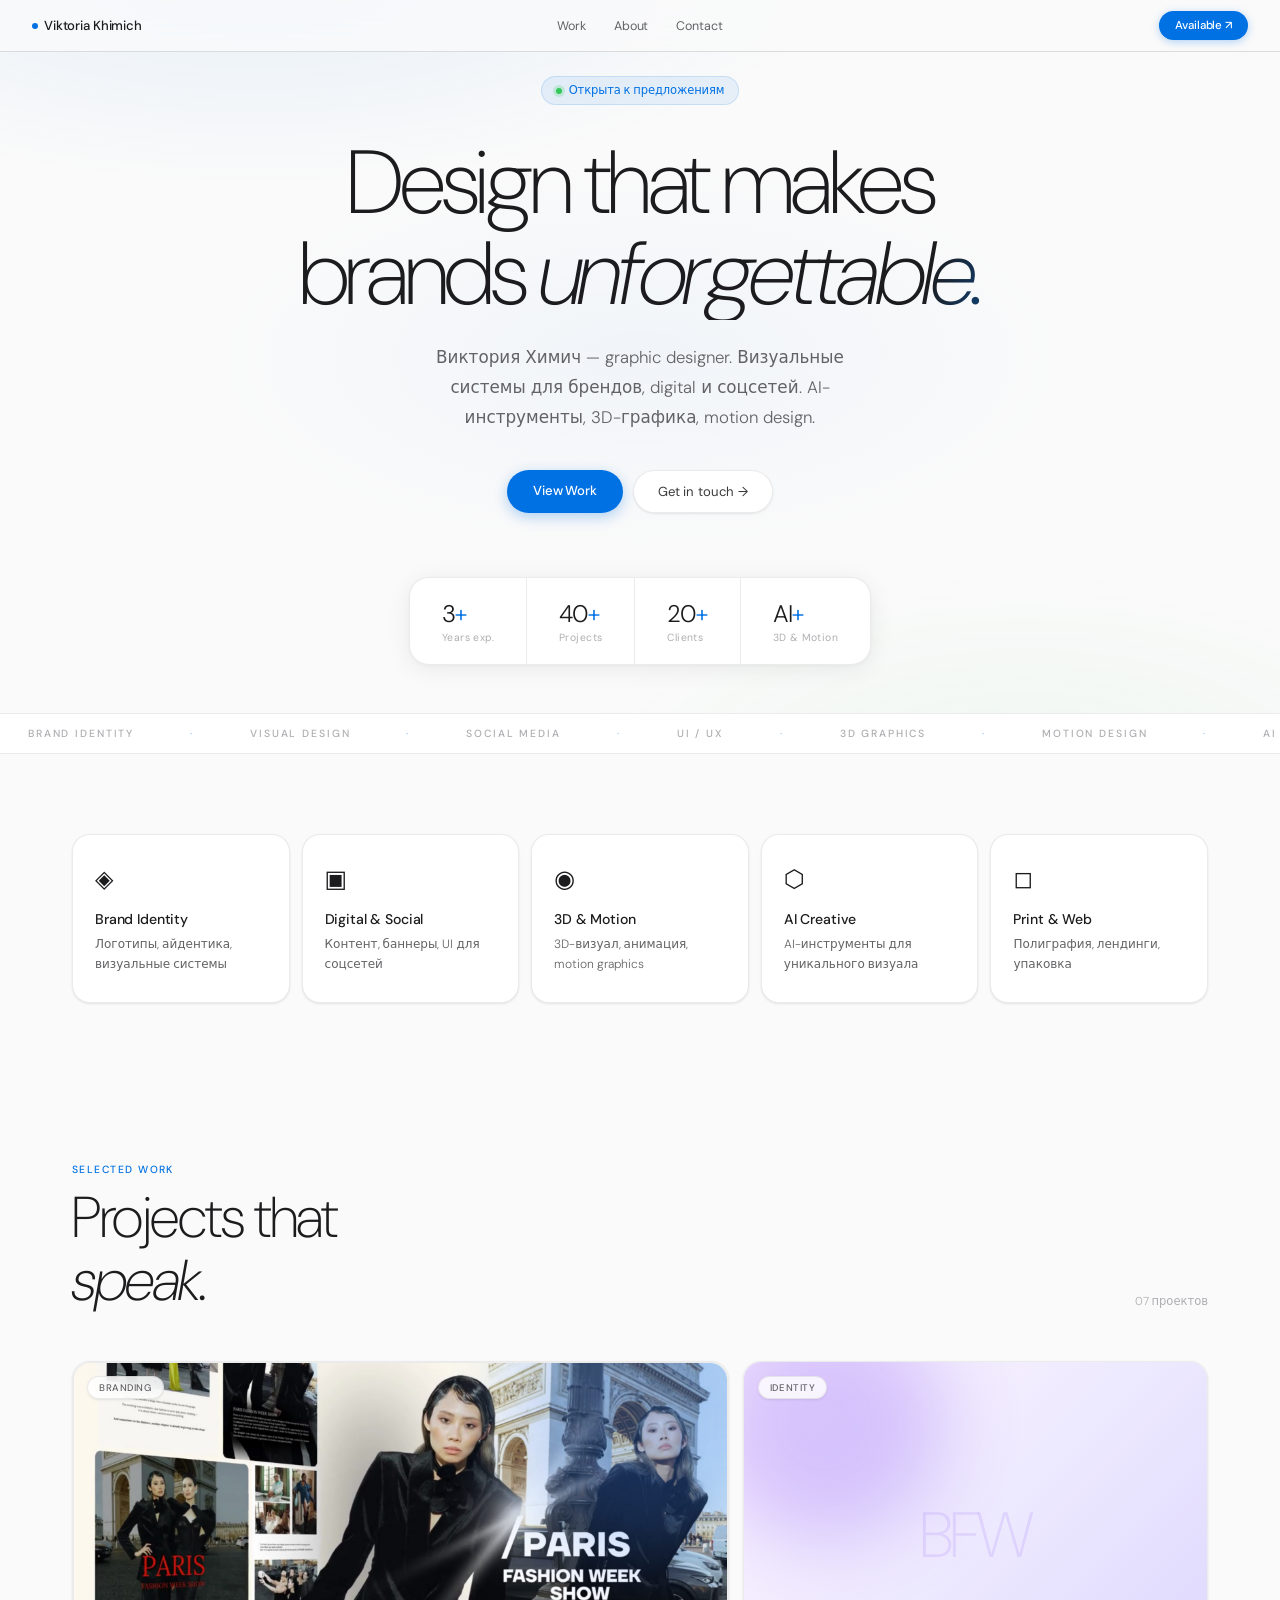
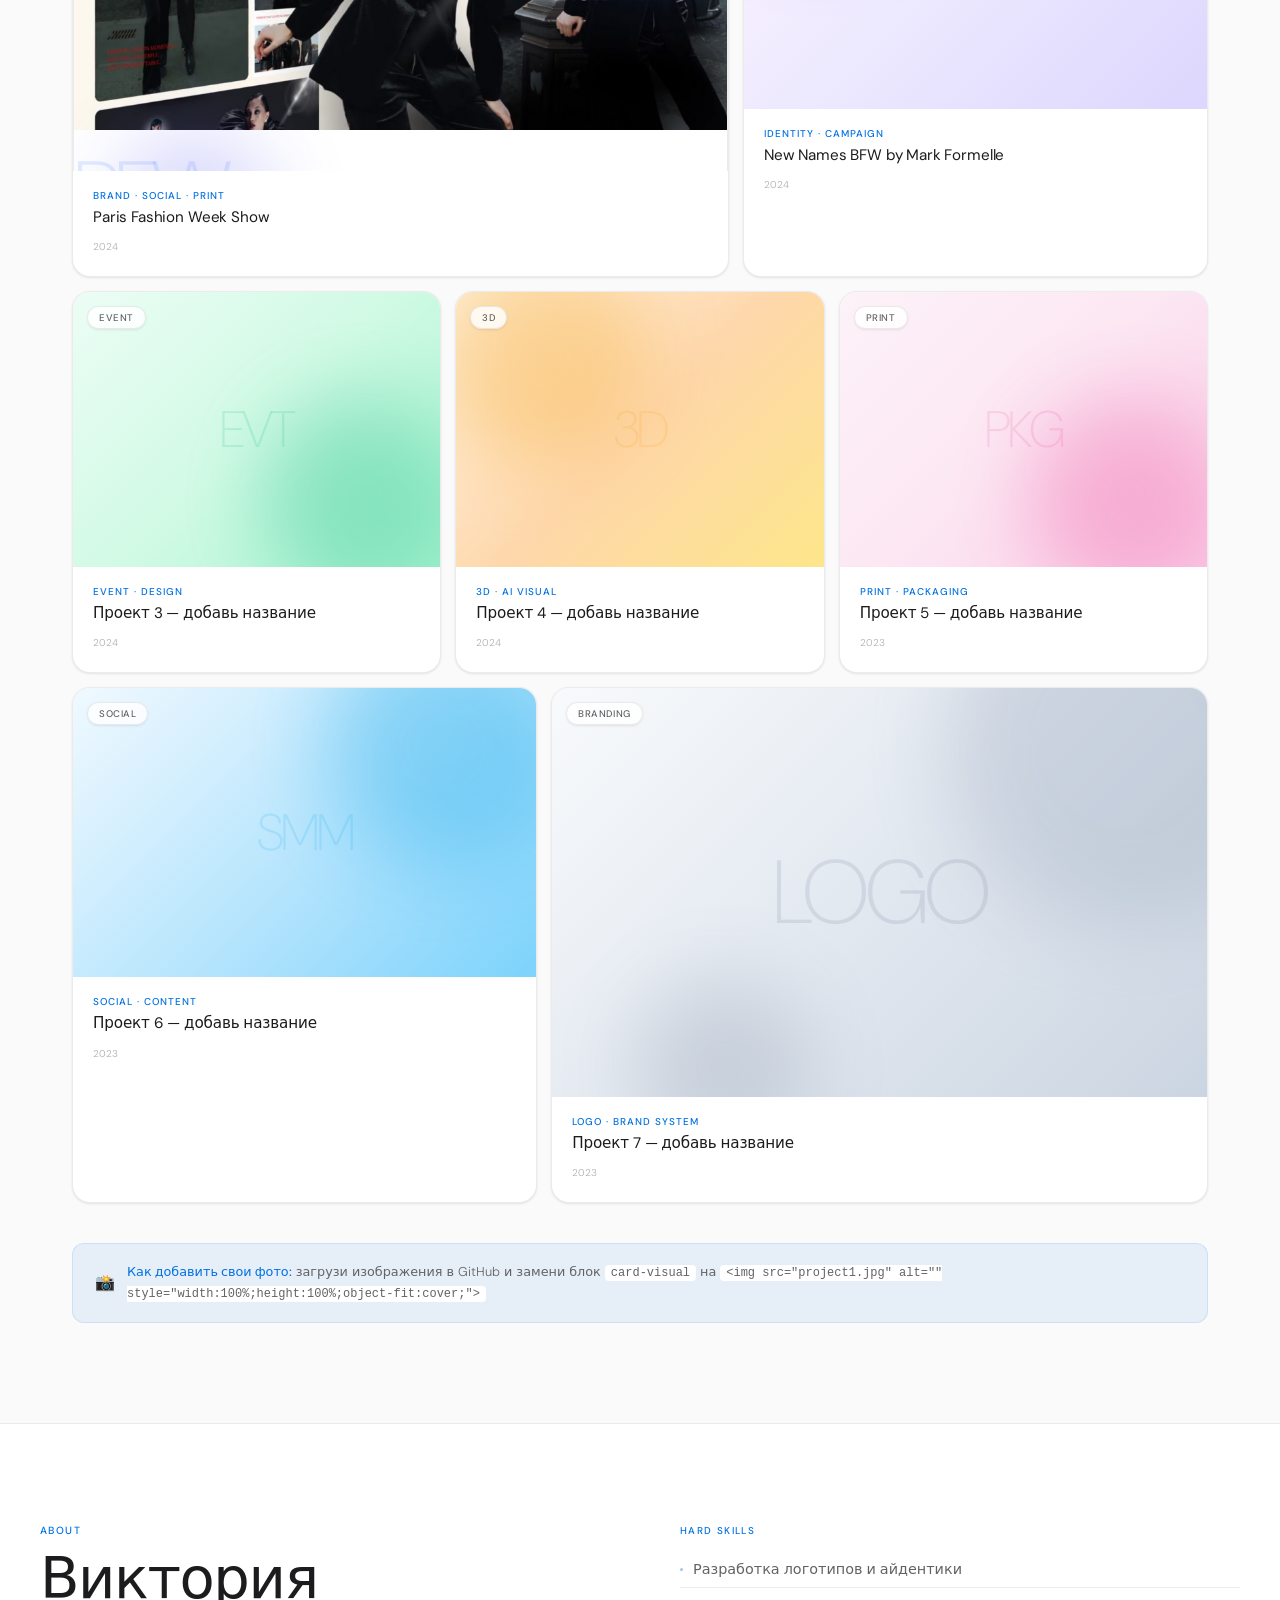
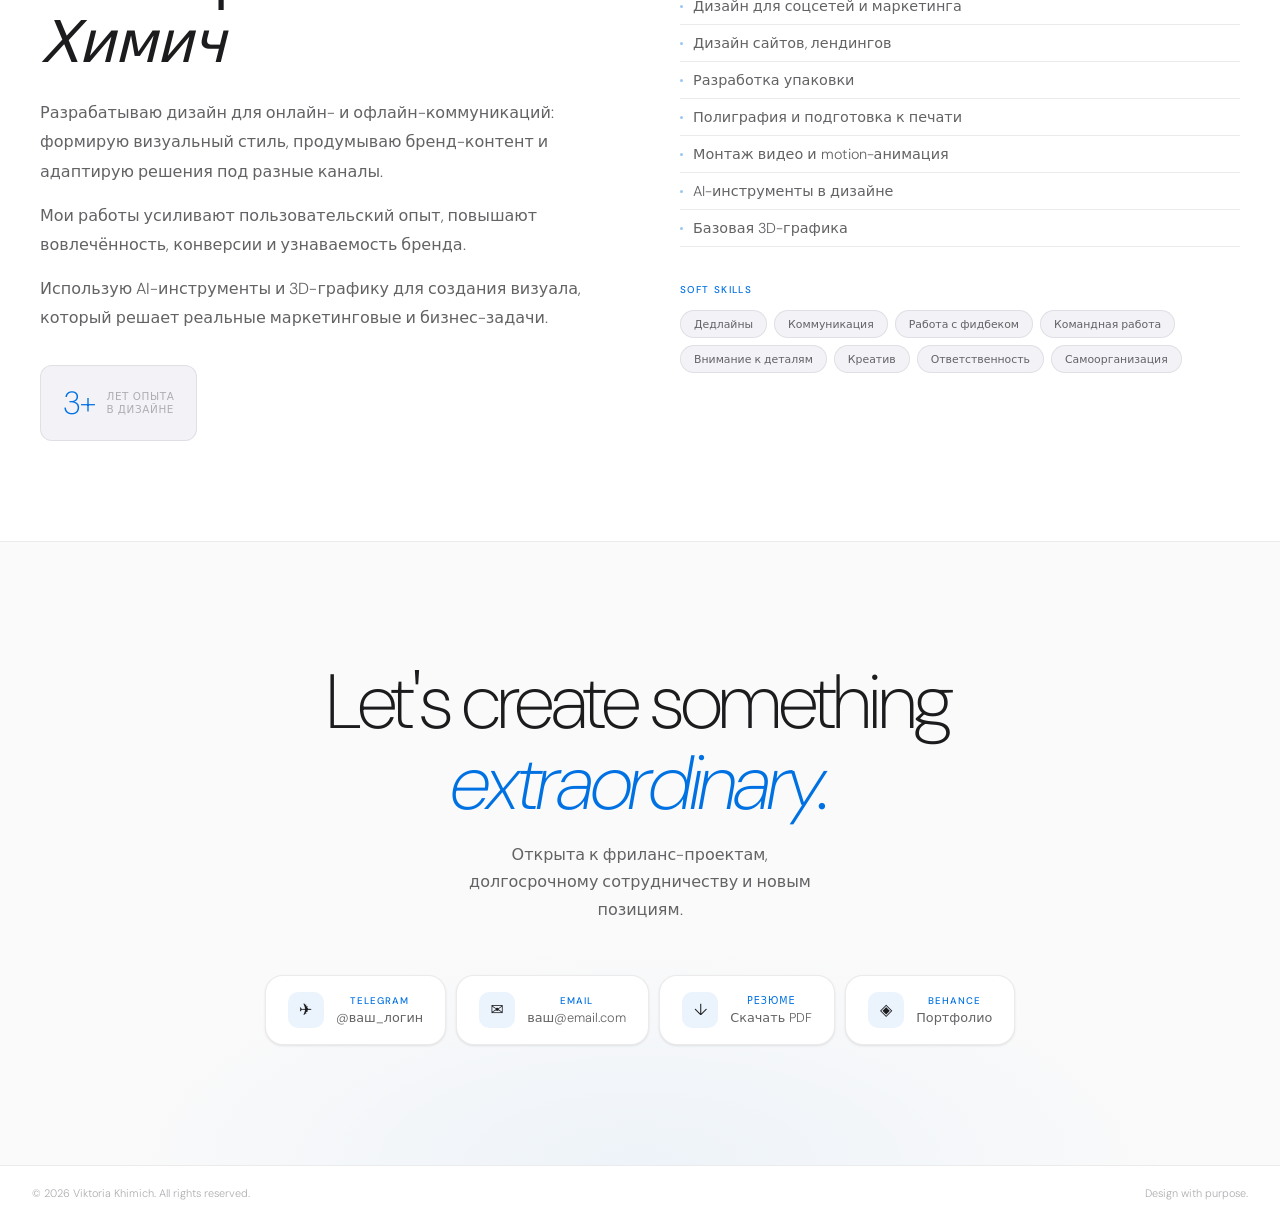
==== index.html @ 0d92e4ef "Update index.html" ====
<!DOCTYPE html>
<html lang="ru">
<head>
<meta charset="UTF-8"/>
<meta name="viewport" content="width=device-width, initial-scale=1.0"/>
<title>Viktoria Khimich — Designer</title>
<link href="https://fonts.googleapis.com/css2?family=DM+Sans:ital,opsz,wght@0,9..40,200;0,9..40,300;0,9..40,400;0,9..40,500;1,9..40,200;1,9..40,300&display=swap" rel="stylesheet"/>
<style>
:root {
  --bg:        #fafafa;
  --bg2:       #f2f2f7;
  --bg3:       #ffffff;
  --fg:        #1c1c1e;
  --fg2:       #3a3a3c;
  --fg3:       #636366;
  --fg4:       #aeaeb2;
  --border:    rgba(0,0,0,0.08);
  --accent:    #0071e3;
  --accent-h:  #0077ed;
  --accent-s:  rgba(0,113,227,0.08);
  --r:         18px;
  --r-sm:      12px;
  --shadow-sm: 0 1px 3px rgba(0,0,0,.06), 0 1px 2px rgba(0,0,0,.04);
  --shadow:    0 4px 24px rgba(0,0,0,.07), 0 1px 4px rgba(0,0,0,.04);
  --shadow-lg: 0 16px 48px rgba(0,0,0,.1), 0 4px 12px rgba(0,0,0,.06);
  --shadow-xl: 0 32px 80px rgba(0,0,0,.12), 0 8px 24px rgba(0,0,0,.06);
  --nav-h:     52px;
}

*,*::before,*::after{box-sizing:border-box;margin:0;padding:0;}
html{scroll-behavior:smooth;font-size:16px;}
body{
  background:var(--bg);
  color:var(--fg);
  font-family:'DM Sans',system-ui,sans-serif;
  font-weight:300;
  -webkit-font-smoothing:antialiased;
  overflow-x:hidden;
  /* Prevent white flash */
  opacity:1;
}

/* ── PAGE LOADER (Apple-style) ── */
#loader {
  position:fixed;inset:0;z-index:9999;
  background:var(--bg);
  display:flex;align-items:center;justify-content:center;
  transition:opacity .5s .1s ease, visibility .5s .1s ease;
}
#loader.done { opacity:0; visibility:hidden; pointer-events:none; }
.loader-logo {
  font-size:1.1rem;font-weight:500;letter-spacing:-.02em;
  color:var(--fg);
  display:flex;align-items:center;gap:8px;
  animation:loaderPulse 1s ease-in-out infinite alternate;
}
.loader-dot {
  width:7px;height:7px;border-radius:50%;
  background:var(--accent);
  animation:loaderDot 1s ease-in-out infinite alternate;
}
@keyframes loaderPulse{from{opacity:.4;}to{opacity:1;}}
@keyframes loaderDot{from{transform:scale(.7);}to{transform:scale(1.2);}}

/* ── NAV ── */
nav { position:fixed;top:0;left:0;right:0;z-index:900; height:var(--nav-h); display:flex;align-items:center;justify-content:space-between; padding:0 32px; background:rgba(250,250,250,0.78); backdrop-filter:saturate(180%) blur(20px); -webkit-backdrop-filter:saturate(180%) blur(20px); border-bottom:0.5px solid rgba(0,0,0,0.12); transition:background .3s; } nav.scrolled{background:rgba(255,255,255,0.92);} .nav-logo { font-size:.82rem;font-weight:500;letter-spacing:-.01em; color:var(--fg);text-decoration:none; display:flex;align-items:center;gap:6px; } .nav-logo-dot{width:6px;height:6px;border-radius:50%;background:var(--accent);} .nav-center { position:absolute;left:50%;transform:translateX(-50%); display:flex;gap:4px; } .nav-center a { font-size:.78rem;font-weight:400;letter-spacing:-.005em; color:var(--fg3);text-decoration:none; padding:5px 12px;border-radius:100px; transition:color .2s,background .2s; } .nav-center a:hover{color:var(--fg);background:rgba(0,0,0,.04);} .nav-pill { font-size:.72rem;font-weight:500;letter-spacing:-.01em; background:var(--accent);color:#fff; text-decoration:none;padding:7px 16px;border-radius:100px; transition:opacity .2s,transform .2s; box-shadow:0 2px 8px rgba(0,113,227,.3); } .nav-pill:hover{opacity:.88;transform:scale(.98);} 
  /* ── HERO ── */
  .hero { 
  min-height: auto; 
  display: flex; 
  flex-direction: column; 
  align-items: center; 
  justify-content: flex-start; 
  text-align: center; 
  padding: calc(var(--nav-h) + 24px) 32px 48px; 
  position: relative; 
  overflow: hidden; 
} /* Gradient background */ .hero::before { content:''; position:absolute;inset:0;z-index:0; background: radial-gradient(ellipse 80% 60% at 20% -10%, rgba(0,113,227,.09) 0%, transparent 60%), radial-gradient(ellipse 60% 50% at 80% 110%, rgba(52,199,89,.06) 0%, transparent 60%), radial-gradient(ellipse 50% 40% at 50% 50%, rgba(0,113,227,.04) 0%, transparent 70%); pointer-events:none; animation:bgShift 12s ease-in-out infinite alternate; } @keyframes bgShift { 0%{background-position:0% 0%;} 100%{ background: radial-gradient(ellipse 80% 60% at 30% 10%, rgba(0,113,227,.1) 0%, transparent 60%), radial-gradient(ellipse 60% 50% at 70% 90%, rgba(52,199,89,.07) 0%, transparent 60%), radial-gradient(ellipse 50% 40% at 50% 50%, rgba(0,113,227,.05) 0%, transparent 70%); } } 
  
  /* Available tag */ .hero-tag { display:inline-flex;align-items:center;gap:7px; font-size:.72rem;font-weight:400;letter-spacing:-.01em; color:var(--accent); background:var(--accent-s);border:1px solid rgba(0,113,227,.14); padding:6px 14px;border-radius:100px; margin-bottom:32px; opacity:0;animation:riseIn .8s .6s cubic-bezier(.22,1,.36,1) forwards; } .hero-tag-dot{ width:6px;height:6px;border-radius:50%; background:#34c759;box-shadow:0 0 0 3px rgba(52,199,89,.2); animation:glow 2s infinite; } @keyframes glow{0%,100%{box-shadow:0 0 0 3px rgba(52,199,89,.2);}50%{box-shadow:0 0 0 6px rgba(52,199,89,.1);}}

/* ── METALLIC SHINE HEADLINE ── */
.hero-h1 {
  font-size:clamp(32px,7vw,100px);
  font-weight:200;
  letter-spacing:-.04em;
  line-height:1.02;
  max-width:960px;
  opacity:0;
  animation:riseIn .9s .75s cubic-bezier(.22,1,.36,1) forwards;
  position:relative;
}

/* Normal text colour */
.hero-h1 .line-normal {
  display:block;
  color:var(--fg);
}

/* Metallic shimmer on italic word */
.hero-h1 .shine {
  font-style:italic;
  font-weight:200;
  background: linear-gradient(
    110deg,
    #1c1c1e 0%,
    #1c1c1e 30%,
    #0071e3 42%,
    #a8d4ff 48%,
    #ffffff 52%,
    #a8d4ff 56%,
    #0071e3 62%,
    #1c1c1e 74%,
    #1c1c1e 100%
  );
  background-size:300% 100%;
  -webkit-background-clip:text;
  -webkit-text-fill-color:transparent;
  background-clip:text;
  animation:metalShine 3.5s ease-in-out infinite;
  display:inline-block;
}
@keyframes metalShine{
  0%{background-position:100% 0;}
  40%{background-position:0% 0;}
  100%{background-position:0% 0;}
}

.hero-sub {
  font-size:clamp(.9rem,1.5vw,1.05rem);font-weight:300;line-height:1.8;
  color:var(--fg3);max-width:480px;margin-top:22px;
  opacity:0;animation:riseIn .9s .95s cubic-bezier(.22,1,.36,1) forwards;
}

.hero-btns {
  display:flex;gap:10px;justify-content:center;margin-top:38px;flex-wrap:wrap;
  opacity:0;animation:riseIn .9s 1.1s cubic-bezier(.22,1,.36,1) forwards;
}
.btn-a {
  font-size:.82rem;font-weight:500;letter-spacing:-.01em;
  background:var(--accent);color:#fff;text-decoration:none;
  padding:12px 26px;border-radius:100px;
  box-shadow:0 4px 14px rgba(0,113,227,.3);
  transition:all .25s cubic-bezier(.22,1,.36,1);
  position:relative;overflow:hidden;
}
/* Shimmer on button */
.btn-a::after{
  content:'';position:absolute;top:0;left:-100%;
  width:60%;height:100%;
  background:linear-gradient(90deg,transparent,rgba(255,255,255,.25),transparent);
  animation:btnShine 3s ease-in-out 2s infinite;
}
@keyframes btnShine{0%{left:-100%;}40%{left:150%;}100%{left:150%;}}
.btn-a:hover{background:var(--accent-h);transform:scale(1.02);box-shadow:0 6px 20px rgba(0,113,227,.4);}
.btn-b {
  font-size:.82rem;font-weight:400;letter-spacing:-.01em;
  background:var(--bg3);color:var(--fg2);text-decoration:none;
  padding:12px 24px;border-radius:100px;border:1px solid var(--border);
  box-shadow:var(--shadow-sm);
  transition:all .25s cubic-bezier(.22,1,.36,1);
}
.btn-b:hover{border-color:var(--accent);color:var(--accent);transform:scale(1.02);}

/* Stats */
.hero-stats {
  display:flex;gap:0;margin-top:64px;
  background:var(--bg3);border-radius:20px;
  border:1px solid var(--border);box-shadow:var(--shadow);
  overflow:hidden;
  opacity:0;animation:riseIn .9s 1.25s cubic-bezier(.22,1,.36,1) forwards;
}
.stat{padding:20px 32px;border-right:1px solid var(--border);text-align:left;}
.stat:last-child{border-right:none;}
.stat-n{font-size:1.5rem;font-weight:300;letter-spacing:-.04em;color:var(--fg);}
.stat-n b{color:var(--accent);font-weight:300;}
.stat-l{font-size:.65rem;font-weight:400;letter-spacing:.04em;color:var(--fg4);margin-top:2px;}

/* Scroll hint */
.scroll-hint {
  position:fixed;bottom:28px;left:50%;transform:translateX(-50%);
  display:flex;flex-direction:column;align-items:center;gap:6px;
  z-index:100;pointer-events:none;
  opacity:0;animation:riseIn 1s 1.6s forwards;
  transition:opacity .4s;
}
.scroll-hint.hidden{opacity:0!important;}
.scroll-hint-text{font-size:.58rem;font-weight:500;letter-spacing:.16em;text-transform:uppercase;color:var(--fg4);}
.scroll-mouse{width:20px;height:32px;border:1.5px solid rgba(0,0,0,.2);border-radius:10px;position:relative;}
.scroll-mouse::after{
  content:'';position:absolute;left:50%;top:5px;
  transform:translateX(-50%);
  width:2px;height:6px;background:var(--accent);border-radius:2px;
  animation:scrollDot 1.8s ease-in-out infinite;
}
@keyframes scrollDot{0%{opacity:1;transform:translateX(-50%) translateY(0);}80%{opacity:0;transform:translateX(-50%) translateY(12px);}100%{opacity:0;transform:translateX(-50%) translateY(0);}}

/* Main entrance animation */
@keyframes riseIn{from{opacity:0;transform:translateY(22px);}to{opacity:1;transform:translateY(0);}}

/* ── MARQUEE ── */
.strip{overflow:hidden;padding:13px 0;background:var(--bg3);border-top:0.5px solid var(--border);border-bottom:0.5px solid var(--border);}
.strip-inner{display:flex;animation:marquee 28s linear infinite;white-space:nowrap;}
.strip-item{font-size:.65rem;font-weight:500;letter-spacing:.18em;text-transform:uppercase;color:var(--fg4);padding:0 28px;flex-shrink:0;}
.strip-dot{color:var(--accent);opacity:.4;}
@keyframes marquee{from{transform:translateX(0);}to{transform:translateX(-50%);}}

/* ── SERVICES ── */
.services{
  padding:80px 32px;
  display:grid;grid-template-columns:repeat(5,1fr);gap:12px;
  max-width:1200px;margin:0 auto;
}
.svc-card{
  background:var(--bg3);border-radius:var(--r);
  border:1px solid var(--border);
  padding:28px 22px;box-shadow:var(--shadow-sm);
  transition:all .35s cubic-bezier(.22,1,.36,1);
  position:relative;overflow:hidden;
}
.svc-card::after{
  content:'';position:absolute;top:0;left:-100%;
  width:50%;height:100%;
  background:linear-gradient(90deg,transparent,rgba(0,113,227,.04),transparent);
  transition:left .5s ease;
}
.svc-card:hover::after{left:150%;}
.svc-card:hover{transform:translateY(-5px);box-shadow:var(--shadow);border-color:rgba(0,113,227,.15);}
.svc-icon{font-size:1.5rem;margin-bottom:16px;display:block;}
.svc-name{font-size:.88rem;font-weight:500;letter-spacing:-.01em;color:var(--fg);margin-bottom:7px;}
.svc-desc{font-size:.75rem;font-weight:300;line-height:1.6;color:var(--fg3);}

/* ── WORK ── */
.work{padding:80px 32px 100px;max-width:1200px;margin:0 auto;}
.sec-eyebrow{font-size:.65rem;font-weight:500;letter-spacing:.14em;text-transform:uppercase;color:var(--accent);margin-bottom:10px;display:block;}
.sec-h{font-size:clamp(36px,4.5vw,58px);font-weight:200;letter-spacing:-.025em;line-height:1.1;color:var(--fg);}
.sec-h em{font-style:italic;}
.work-hdr{display:flex;align-items:flex-end;justify-content:space-between;margin-bottom:48px;}
.work-count{font-size:.72rem;color:var(--fg4);padding-bottom:4px;}

.grid{display:grid;grid-template-columns:repeat(12,1fr);gap:14px;}
.card{border-radius:var(--r);overflow:hidden;background:var(--bg3);border:1px solid var(--border);box-shadow:var(--shadow-sm);transition:all .5s cubic-bezier(.22,1,.36,1);position:relative;cursor:pointer;}
.card:hover{transform:translateY(-6px) scale(1.005);box-shadow:var(--shadow-xl);border-color:rgba(0,113,227,.1);}
.card:hover .card-visual{transform:scale(1.04);}
.card:hover .card-reveal{opacity:1;transform:translateY(0);}
.card:hover .card-arrow{opacity:1;transform:translate(2px,-2px);}
.card:nth-child(1){grid-column:span 7;}
.card:nth-child(2){grid-column:span 5;}
.card:nth-child(3){grid-column:span 4;}
.card:nth-child(4){grid-column:span 4;}
.card:nth-child(5){grid-column:span 4;}
.card:nth-child(6){grid-column:span 5;}
.card:nth-child(7){grid-column:span 7;}
.card-img{width:100%;aspect-ratio:16/10;overflow:hidden;position:relative;background:var(--bg2);}
.card:nth-child(2) .card-img,.card:nth-child(3) .card-img,.card:nth-child(4) .card-img,.card:nth-child(5) .card-img{aspect-ratio:4/3;}
.card-visual{width:100%;height:100%;transition:transform .7s cubic-bezier(.22,1,.36,1);display:flex;align-items:center;justify-content:center;position:relative;overflow:hidden;}
.cv1{background:linear-gradient(135deg,#e8f0fe 0%,#c7d7fd 50%,#dbeafe 100%);}
.cv2{background:linear-gradient(135deg,#fdf4ff 0%,#ede9fe 50%,#ddd6fe 100%);}
.cv3{background:linear-gradient(135deg,#ecfdf5 0%,#d1fae5 50%,#a7f3d0 100%);}
.cv4{background:linear-gradient(135deg,#fff7ed 0%,#fed7aa 50%,#fde68a 100%);}
.cv5{background:linear-gradient(135deg,#fdf2f8 0%,#fce7f3 50%,#fbcfe8 100%);}
.cv6{background:linear-gradient(135deg,#f0f9ff 0%,#bae6fd 50%,#7dd3fc 100%);}
.cv7{background:linear-gradient(135deg,#f8fafc 0%,#e2e8f0 50%,#cbd5e1 100%);}
.card-blob{position:absolute;border-radius:50%;filter:blur(40px);opacity:.5;pointer-events:none;}
.card-tag{position:absolute;top:14px;left:14px;font-size:.6rem;font-weight:500;letter-spacing:.06em;text-transform:uppercase;background:rgba(255,255,255,.82);color:var(--fg3);padding:4px 11px;border-radius:100px;border:0.5px solid var(--border);backdrop-filter:blur(8px);box-shadow:var(--shadow-sm);}
.card-reveal{position:absolute;inset:0;background:rgba(0,113,227,.06);backdrop-filter:blur(1px);display:flex;align-items:center;justify-content:center;opacity:0;transition:opacity .35s,transform .35s;transform:translateY(4px);}
.card-reveal-btn{font-size:.72rem;font-weight:500;letter-spacing:.04em;background:rgba(255,255,255,.92);color:var(--accent);padding:10px 22px;border-radius:100px;border:1px solid rgba(0,113,227,.2);backdrop-filter:blur(12px);box-shadow:var(--shadow);}
.card-body{padding:18px 20px 20px;}
.card-cat{font-size:.62rem;font-weight:500;letter-spacing:.1em;text-transform:uppercase;color:var(--accent);margin-bottom:6px;}
.card-name{font-size:.95rem;font-weight:400;letter-spacing:-.01em;color:var(--fg);line-height:1.3;}
.card-foot{display:flex;align-items:center;justify-content:space-between;margin-top:10px;}
.card-year{font-size:.62rem;color:var(--fg4);}
.card-arrow{font-size:.9rem;color:var(--accent);opacity:0;transform:translate(0,0);transition:opacity .3s,transform .3s;}

.upload-note{margin-top:40px;padding:18px 22px;border-radius:var(--r-sm);background:var(--accent-s);border:1px solid rgba(0,113,227,.12);display:flex;align-items:center;gap:12px;}
.upload-note p{font-size:.8rem;line-height:1.6;color:var(--fg3);}
.upload-note strong{color:var(--accent);font-weight:500;}
.upload-note code{background:var(--bg3);padding:1px 6px;border-radius:4px;font-size:.75rem;}

/* ── ABOUT ── */
.about{background:var(--bg3);padding:100px 32px;border-top:0.5px solid var(--border);border-bottom:0.5px solid var(--border);}
.about-inner{max-width:1200px;margin:0 auto;display:grid;grid-template-columns:1fr 1fr;gap:80px;align-items:start;}
.about-text{font-size:1rem;line-height:1.85;color:var(--fg3);margin-top:24px;font-weight:300;}
.about-text p+p{margin-top:14px;}
.about-badge{display:inline-flex;align-items:center;gap:12px;margin-top:32px;padding:16px 22px;background:var(--bg2);border-radius:var(--r-sm);border:1px solid var(--border);}
.about-badge-n{font-size:2rem;font-weight:200;letter-spacing:-.04em;color:var(--accent);}
.about-badge-l{font-size:.65rem;font-weight:400;letter-spacing:.06em;color:var(--fg4);text-transform:uppercase;}
.sk-hd{font-size:.62rem;font-weight:500;letter-spacing:.14em;text-transform:uppercase;color:var(--accent);margin-bottom:14px;}
.sk-items{list-style:none;}
.sk-items li{font-size:.9rem;font-weight:300;color:var(--fg3);padding:9px 0;border-bottom:0.5px solid var(--border);display:flex;align-items:center;gap:10px;transition:color .2s,padding-left .25s;}
.sk-items li::before{content:'';width:3px;height:3px;border-radius:50%;background:var(--accent);opacity:.4;flex-shrink:0;transition:opacity .2s;}
.sk-items li:hover{color:var(--fg);padding-left:6px;}
.sk-items li:hover::before{opacity:1;}
.sk-grp+.sk-grp{margin-top:36px;}
.chips{display:flex;flex-wrap:wrap;gap:7px;}
.chip{font-size:.68rem;font-weight:400;background:var(--bg2);border:0.5px solid var(--border);color:var(--fg3);padding:6px 13px;border-radius:100px;transition:all .2s;}
.chip:hover{background:var(--accent-s);border-color:rgba(0,113,227,.2);color:var(--accent);}

/* ── CONTACT ── */
.contact{padding:120px 32px;text-align:center;position:relative;overflow:hidden;}
.contact::before{content:'';position:absolute;inset:0;z-index:0;background:radial-gradient(ellipse 70% 60% at 50% 100%,rgba(0,113,227,.05) 0%,transparent 60%);pointer-events:none;}
.contact>*{position:relative;z-index:1;}
.contact-h{font-size:clamp(44px,6vw,88px);font-weight:200;letter-spacing:-.03em;line-height:1.05;max-width:760px;margin:0 auto;}
.contact-h em{font-style:italic;color:var(--accent);}
.contact-sub{font-size:1rem;font-weight:300;color:var(--fg3);margin:18px auto 52px;max-width:360px;line-height:1.7;}
.contact-grid{display:flex;gap:10px;justify-content:center;flex-wrap:wrap;}
.cc{display:flex;align-items:center;gap:12px;background:var(--bg3);border:1px solid var(--border);border-radius:var(--r);padding:16px 22px;text-decoration:none;color:var(--fg);box-shadow:var(--shadow-sm);transition:all .35s cubic-bezier(.22,1,.36,1);min-width:170px;}
.cc:hover{transform:translateY(-5px);box-shadow:var(--shadow-lg);border-color:rgba(0,113,227,.2);}
.cc-icon{width:36px;height:36px;border-radius:10px;background:var(--accent-s);display:flex;align-items:center;justify-content:center;font-size:1rem;flex-shrink:0;}
.cc-label{font-size:.6rem;font-weight:500;letter-spacing:.1em;text-transform:uppercase;color:var(--accent);}
.cc-val{font-size:.8rem;font-weight:300;color:var(--fg3);margin-top:2px;}

/* ── FOOTER ── */
footer{padding:20px 32px;border-top:0.5px solid var(--border);display:flex;align-items:center;justify-content:space-between;background:var(--bg3);}
.foot-l,.foot-r{font-size:.68rem;font-weight:300;color:var(--fg4);}

/* ── SCROLL REVEAL ── */
.reveal{opacity:0;transform:translateY(20px);transition:opacity .9s cubic-bezier(.22,1,.36,1),transform .9s cubic-bezier(.22,1,.36,1);}
.reveal.on{opacity:1;transform:translateY(0);}
.d1{transition-delay:.08s;}.d2{transition-delay:.16s;}.d3{transition-delay:.24s;}.d4{transition-delay:.32s;}

/* ── MOBILE ── */
@media(max-width:900px){
  nav{padding:0 16px;}
  .nav-center{display:none;}
  .hero{padding:calc(var(--nav-h) + 36px) 20px 90px;}
  .hero-h1{font-size:clamp(34px,10vw,60px);}
  .hero-stats{display:none;}
  .services{grid-template-columns:1fr 1fr;padding:48px 16px;gap:10px;}
  .services .svc-card:last-child{grid-column:span 2;}
  .work{padding:56px 16px 72px;}
  .work-hdr{flex-direction:column;align-items:flex-start;gap:6px;margin-bottom:32px;}
  .grid{grid-template-columns:1fr;gap:12px;}
  .card:nth-child(n){grid-column:span 1;}
  .card-img{aspect-ratio:16/10!important;}
  .about{padding:64px 16px;}
  .about-inner{grid-template-columns:1fr;gap:40px;}
  .contact{padding:72px 16px;}
  .contact-grid{flex-direction:column;align-items:center;}
  .cc{width:100%;max-width:320px;}
  footer{padding:16px 20px;flex-direction:column;gap:4px;text-align:center;}
}
@media(max-width:480px){
  .hero-h1{font-size:clamp(28px,9vw,42px);}
  .services{grid-template-columns:1fr;}
  .services .svc-card:last-child{grid-column:span 1;}
}
</style>
</head>
<body>

<!-- LOADER -->
<div id="loader">
  <div class="loader-logo">
    <div class="loader-dot"></div>
    Viktoria Khimich
  </div>
</div>

<!-- NAV -->
<nav id="nav">
  <a href="#" class="nav-logo">
    <span class="nav-logo-dot"></span>
    Viktoria Khimich
  </a>
  <div class="nav-center">
    <a href="#work">Work</a>
    <a href="#about">About</a>
    <a href="#contact">Contact</a>
  </div>
  <a href="#contact" class="nav-pill">Available ↗</a>
</nav>

<!-- HERO -->
<section class="hero">
  <div class="blob blob1"></div>
  <div class="blob blob2"></div>
  <div class="blob blob3"></div>
  <div class="blob blob4"></div>

  <div class="hero-tag">
    <div class="hero-tag-dot"></div>
    Открыта к предложениям
  </div>

  <h1 class="hero-h1">
    <span class="line-normal">Design that makes</span>
    brands <span class="shine">unforgettable.</span>
  </h1>

  <p class="hero-sub">
    Виктория Химич — graphic designer. Визуальные системы для брендов, digital и соцсетей. AI-инструменты, 3D-графика, motion design.
  </p>

  <div class="hero-btns">
    <a href="#work" class="btn-a">View Work</a>
    <a href="#contact" class="btn-b">Get in touch →</a>
  </div>

  <div class="hero-stats">
    <div class="stat"><div class="stat-n">3<b>+</b></div><div class="stat-l">Years exp.</div></div>
    <div class="stat"><div class="stat-n">40<b>+</b></div><div class="stat-l">Projects</div></div>
    <div class="stat"><div class="stat-n">20<b>+</b></div><div class="stat-l">Clients</div></div>
    <div class="stat"><div class="stat-n">AI<b>+</b></div><div class="stat-l">3D & Motion</div></div>
  </div>
</section>

<!-- MARQUEE -->
<div class="strip">
  <div class="strip-inner">
    <span class="strip-item">Brand Identity</span><span class="strip-item strip-dot">·</span>
    <span class="strip-item">Visual Design</span><span class="strip-item strip-dot">·</span>
    <span class="strip-item">Social Media</span><span class="strip-item strip-dot">·</span>
    <span class="strip-item">UI / UX</span><span class="strip-item strip-dot">·</span>
    <span class="strip-item">3D Graphics</span><span class="strip-item strip-dot">·</span>
    <span class="strip-item">Motion Design</span><span class="strip-item strip-dot">·</span>
    <span class="strip-item">AI Creative</span><span class="strip-item strip-dot">·</span>
    <span class="strip-item">Print & Pack</span><span class="strip-item strip-dot">·</span>
    <span class="strip-item">Brand Identity</span><span class="strip-item strip-dot">·</span>
    <span class="strip-item">Visual Design</span><span class="strip-item strip-dot">·</span>
    <span class="strip-item">Social Media</span><span class="strip-item strip-dot">·</span>
    <span class="strip-item">UI / UX</span><span class="strip-item strip-dot">·</span>
    <span class="strip-item">3D Graphics</span><span class="strip-item strip-dot">·</span>
    <span class="strip-item">Motion Design</span><span class="strip-item strip-dot">·</span>
    <span class="strip-item">AI Creative</span><span class="strip-item strip-dot">·</span>
    <span class="strip-item">Print & Pack</span><span class="strip-item strip-dot">·</span>
  </div>
</div>

<!-- SERVICES -->
<div class="services">
  <div class="svc-card reveal"><span class="svc-icon">◈</span><div class="svc-name">Brand Identity</div><div class="svc-desc">Логотипы, айдентика, визуальные системы</div></div>
  <div class="svc-card reveal d1"><span class="svc-icon">▣</span><div class="svc-name">Digital & Social</div><div class="svc-desc">Контент, баннеры, UI для соцсетей</div></div>
  <div class="svc-card reveal d2"><span class="svc-icon">◉</span><div class="svc-name">3D & Motion</div><div class="svc-desc">3D-визуал, анимация, motion graphics</div></div>
  <div class="svc-card reveal d3"><span class="svc-icon">⬡</span><div class="svc-name">AI Creative</div><div class="svc-desc">AI-инструменты для уникального визуала</div></div>
  <div class="svc-card reveal d4"><span class="svc-icon">◻</span><div class="svc-name">Print & Web</div><div class="svc-desc">Полиграфия, лендинги, упаковка</div></div>
</div>

<!-- WORK -->
<section class="work" id="work">
  <div class="work-hdr reveal">
    <div>
      <span class="sec-eyebrow">Selected Work</span>
      <h2 class="sec-h">Projects that<br><em>speak.</em></h2>
    </div>
    <span class="work-count">07 проектов</span>
  </div>
  <div class="grid">
    <div class="card reveal" onclick="window.location.href='pfwshow.html'">
      <div class="card-img">
      <div class="card reveal">
        <img src="project1.jpg.png" alt="" style="width:100%;height:100%;object-fit:cover;">
          <div class="card-blob" style="width:280px;height:280px;background:#3b82f6;top:-80px;right:-60px;opacity:.3;"></div>
          <div class="card-blob" style="width:160px;height:160px;background:#6366f1;bottom:-40px;left:40px;opacity:.25;"></div>
          <span style="font-size:clamp(3rem,7vw,7rem);font-weight:200;letter-spacing:-.05em;color:rgba(59,130,246,.15);">PFW</span>
        </div>
        <span class="card-tag">Branding</span>
        <div class="card-reveal"><span class="card-reveal-btn">View Project ↗</span></div>
      </div>
      <div class="card-body">
        <div class="card-cat">Brand · Social · Print</div>
        <div class="card-name">Paris Fashion Week Show</div>
        <div class="card-foot"><span class="card-year">2024</span><span class="card-arrow">↗</span></div>
      </div>
    </div>
    <div class="card reveal d1">
      <div class="card-img">

        <div class="card-visual cv2">
          <div class="card-blob" style="width:240px;height:240px;background:#8b5cf6;top:-60px;left:-40px;opacity:.3;"></div>
          <span style="font-size:clamp(2.5rem,5vw,5rem);font-weight:200;letter-spacing:-.05em;color:rgba(139,92,246,.15);">BFW</span>
        </div>
        <span class="card-tag">Identity</span>
        <div class="card-reveal"><span class="card-reveal-btn">View Project ↗</span></div>
      </div>
      <div class="card-body">
        <div class="card-cat">Identity · Campaign</div>
        <div class="card-name">New Names BFW by Mark Formelle</div>
        <div class="card-foot"><span class="card-year">2024</span><span class="card-arrow">↗</span></div>
      </div>
    </div>
    <div class="card reveal">
      <div class="card-img">
        <div class="card-visual cv3">
          <div class="card-blob" style="width:200px;height:200px;background:#10b981;bottom:-30px;right:-20px;opacity:.3;"></div>
          <span style="font-size:clamp(2rem,4vw,4rem);font-weight:200;letter-spacing:-.05em;color:rgba(16,185,129,.15);">EVT</span>
        </div>
        <span class="card-tag">Event</span>
        <div class="card-reveal"><span class="card-reveal-btn">View Project ↗</span></div>
      </div>
      <div class="card-body">
        <div class="card-cat">Event · Design</div>
        <div class="card-name">Проект 3 — добавь название</div>
        <div class="card-foot"><span class="card-year">2024</span><span class="card-arrow">↗</span></div>
      </div>
    </div>
    <div class="card reveal d1">
      <div class="card-img">
        <div class="card-visual cv4">
          <div class="card-blob" style="width:220px;height:220px;background:#f59e0b;top:-50px;left:-30px;opacity:.3;"></div>
          <span style="font-size:clamp(2rem,4vw,4rem);font-weight:200;letter-spacing:-.05em;color:rgba(245,158,11,.15);">3D</span>
        </div>
        <span class="card-tag">3D</span>
        <div class="card-reveal"><span class="card-reveal-btn">View Project ↗</span></div>
      </div>
      <div class="card-body">
        <div class="card-cat">3D · AI Visual</div>
        <div class="card-name">Проект 4 — добавь название</div>
        <div class="card-foot"><span class="card-year">2024</span><span class="card-arrow">↗</span></div>
      </div>
    </div>
    <div class="card reveal d2">
      <div class="card-img">
        <div class="card-visual cv5">
          <div class="card-blob" style="width:200px;height:200px;background:#ec4899;bottom:-30px;right:-20px;opacity:.3;"></div>
          <span style="font-size:clamp(2rem,4vw,4rem);font-weight:200;letter-spacing:-.05em;color:rgba(236,72,153,.15);">PKG</span>
        </div>
        <span class="card-tag">Print</span>
        <div class="card-reveal"><span class="card-reveal-btn">View Project ↗</span></div>
      </div>
      <div class="card-body">
        <div class="card-cat">Print · Packaging</div>
        <div class="card-name">Проект 5 — добавь название</div>
        <div class="card-foot"><span class="card-year">2023</span><span class="card-arrow">↗</span></div>
      </div>
    </div>
    <div class="card reveal">
      <div class="card-img">
        <div class="card-visual cv6">
          <div class="card-blob" style="width:240px;height:240px;background:#0ea5e9;top:-60px;right:-30px;opacity:.3;"></div>
          <span style="font-size:clamp(2rem,4vw,4rem);font-weight:200;letter-spacing:-.05em;color:rgba(14,165,233,.15);">SMM</span>
        </div>
        <span class="card-tag">Social</span>
        <div class="card-reveal"><span class="card-reveal-btn">View Project ↗</span></div>
      </div>
      <div class="card-body">
        <div class="card-cat">Social · Content</div>
        <div class="card-name">Проект 6 — добавь название</div>
        <div class="card-foot"><span class="card-year">2023</span><span class="card-arrow">↗</span></div>
      </div>
    </div>
    <div class="card reveal d1">
      <div class="card-img">
        <div class="card-visual cv7">
          <div class="card-blob" style="width:360px;height:360px;background:#94a3b8;top:-120px;right:-100px;opacity:.3;"></div>
          <div class="card-blob" style="width:180px;height:180px;background:#64748b;bottom:-60px;left:80px;opacity:.2;"></div>
          <span style="font-size:clamp(3rem,7vw,7rem);font-weight:200;letter-spacing:-.05em;color:rgba(100,116,139,.15);">LOGO</span>
        </div>
        <span class="card-tag">Branding</span>
        <div class="card-reveal"><span class="card-reveal-btn">View Project ↗</span></div>
      </div>
      <div class="card-body">
        <div class="card-cat">Logo · Brand System</div>
        <div class="card-name">Проект 7 — добавь название</div>
        <div class="card-foot"><span class="card-year">2023</span><span class="card-arrow">↗</span></div>
      </div>
    </div>
  </div>
  <div class="upload-note reveal">
    <span>📸</span>
    <p><strong>Как добавить свои фото:</strong> загрузи изображения в GitHub и замени блок <code>card-visual</code> на <code>&lt;img src="project1.jpg" alt="" style="width:100%;height:100%;object-fit:cover;"&gt;</code></p>
  </div>
</section>

<!-- ABOUT -->
<section class="about" id="about">
  <div class="about-inner">
    <div class="reveal">
      <span class="sec-eyebrow">About</span>
      <h2 class="sec-h">Виктория<br><em>Химич</em></h2>
      <div class="about-text">
        <p>Разрабатываю дизайн для онлайн- и офлайн-коммуникаций: формирую визуальный стиль, продумываю бренд-контент и адаптирую решения под разные каналы.</p>
        <p>Мои работы усиливают пользовательский опыт, повышают вовлечённость, конверсии и узнаваемость бренда.</p>
        <p>Использую AI-инструменты и 3D-графику для создания визуала, который решает реальные маркетинговые и бизнес-задачи.</p>
      </div>
      <div class="about-badge">
        <div class="about-badge-n">3+</div>
        <div class="about-badge-l">Лет опыта<br>в дизайне</div>
      </div>
    </div>
    <div class="reveal d1">
      <div class="sk-grp">
        <p class="sk-hd">Hard Skills</p>
        <ul class="sk-items">
          <li>Разработка логотипов и айдентики</li>
          <li>Дизайн для соцсетей и маркетинга</li>
          <li>Дизайн сайтов, лендингов</li>
          <li>Разработка упаковки</li>
          <li>Полиграфия и подготовка к печати</li>
          <li>Монтаж видео и motion-анимация</li>
          <li>AI-инструменты в дизайне</li>
          <li>Базовая 3D-графика</li>
        </ul>
      </div>
      <div class="sk-grp">
        <p class="sk-hd">Soft Skills</p>
        <div class="chips">
          <span class="chip">Дедлайны</span>
          <span class="chip">Коммуникация</span>
          <span class="chip">Работа с фидбеком</span>
          <span class="chip">Командная работа</span>
          <span class="chip">Внимание к деталям</span>
          <span class="chip">Креатив</span>
          <span class="chip">Ответственность</span>
          <span class="chip">Самоорганизация</span>
        </div>
      </div>
    </div>
  </div>
</section>

<!-- CONTACT -->
<section class="contact" id="contact">
  <h2 class="contact-h reveal">Let's create something<br><em>extraordinary.</em></h2>
  <p class="contact-sub reveal">Открыта к фриланс-проектам, долгосрочному сотрудничеству и новым позициям.</p>
  <div class="contact-grid reveal">
    <a href="https://t.me/ВАШ_ЛОГИН" class="cc">
      <div class="cc-icon">✈</div>
      <div><div class="cc-label">Telegram</div><div class="cc-val">@ваш_логин</div></div>
    </a>
    <a href="mailto:ВАШ@EMAIL.COM" class="cc">
      <div class="cc-icon">✉</div>
      <div><div class="cc-label">Email</div><div class="cc-val">ваш@email.com</div></div>
    </a>
    <a href="#" class="cc">
      <div class="cc-icon">↓</div>
      <div><div class="cc-label">Резюме</div><div class="cc-val">Скачать PDF</div></div>
    </a>
    <a href="#" class="cc">
      <div class="cc-icon">◈</div>
      <div><div class="cc-label">Behance</div><div class="cc-val">Портфолио</div></div>
    </a>
  </div>
</section>

<footer>
  <span class="foot-l">© 2026 Viktoria Khimich. All rights reserved.</span>
  <span class="foot-r">Design with purpose.</span>
</footer>

<script>
// ── LOADER ──
window.addEventListener('load', () => {
  setTimeout(() => {
    document.getElementById('loader').classList.add('done');
  }, 600);
});

// ── NAV + SCROLL HINT ──
const nav = document.getElementById('nav');
const scrollHint = document.getElementById('scrollHint');
window.addEventListener('scroll', () => {
  nav.classList.toggle('scrolled', window.scrollY > 40);
  scrollHint.classList.toggle('hidden', window.scrollY > window.innerHeight * 0.35);
}, { passive: true });

// ── SCROLL REVEAL ──
const io = new IntersectionObserver(entries => {
  entries.forEach(e => { if (e.isIntersecting) e.target.classList.add('on'); });
}, { threshold: 0.1 });
document.querySelectorAll('.reveal').forEach(el => io.observe(el));

// ── BLOB PARALLAX (desktop) ──
if (window.innerWidth > 900) {
  document.addEventListener('mousemove', e => {
    const x = (e.clientX / window.innerWidth - .5) * 28;
    const y = (e.clientY / window.innerHeight - .5) * 28;
    const b = document.querySelectorAll('.blob');
    if (b[0]) b[0].style.transform = `translate(${x*.8}px,${y*.8}px)`;
    if (b[1]) b[1].style.transform = `translate(${-x*.6}px,${-y*.6}px)`;
    if (b[2]) b[2].style.transform = `translate(${x*.4}px,${y*.4}px)`;
    if (b[3]) b[3].style.transform = `translate(${-x*.3}px,${-y*.3}px)`;
  }, { passive: true });
}

// ── CARD TILT (desktop) ──
if (window.innerWidth > 900) {
  document.querySelectorAll('.card').forEach(card => {
    card.addEventListener('mousemove', e => {
      const r = card.getBoundingClientRect();
      const x = (e.clientX - r.left) / r.width - .5;
      const y = (e.clientY - r.top) / r.height - .5;
      card.style.transform = `translateY(-6px) scale(1.005) rotateX(${-y*5}deg) rotateY(${x*5}deg)`;
    });
    card.addEventListener('mouseleave', () => { card.style.transform = ''; });
  });
}
</script>
</body>
</html>
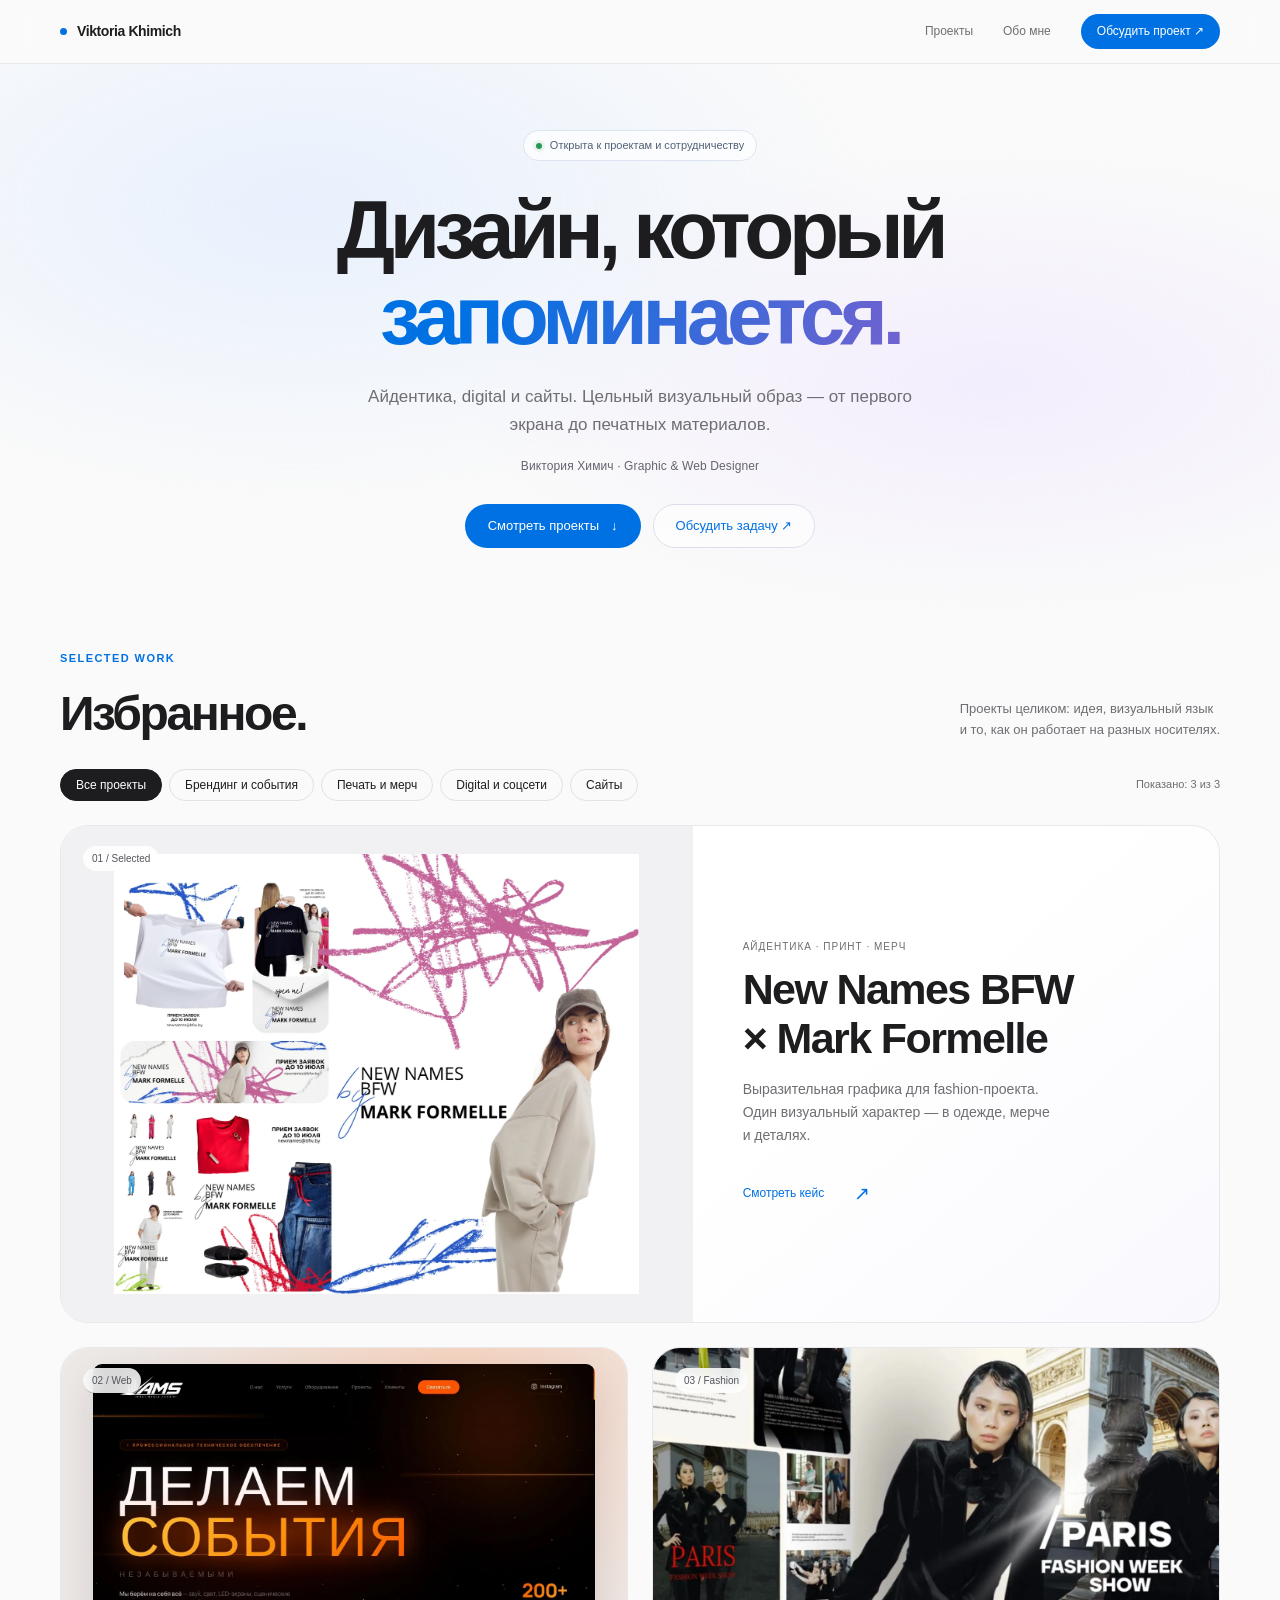
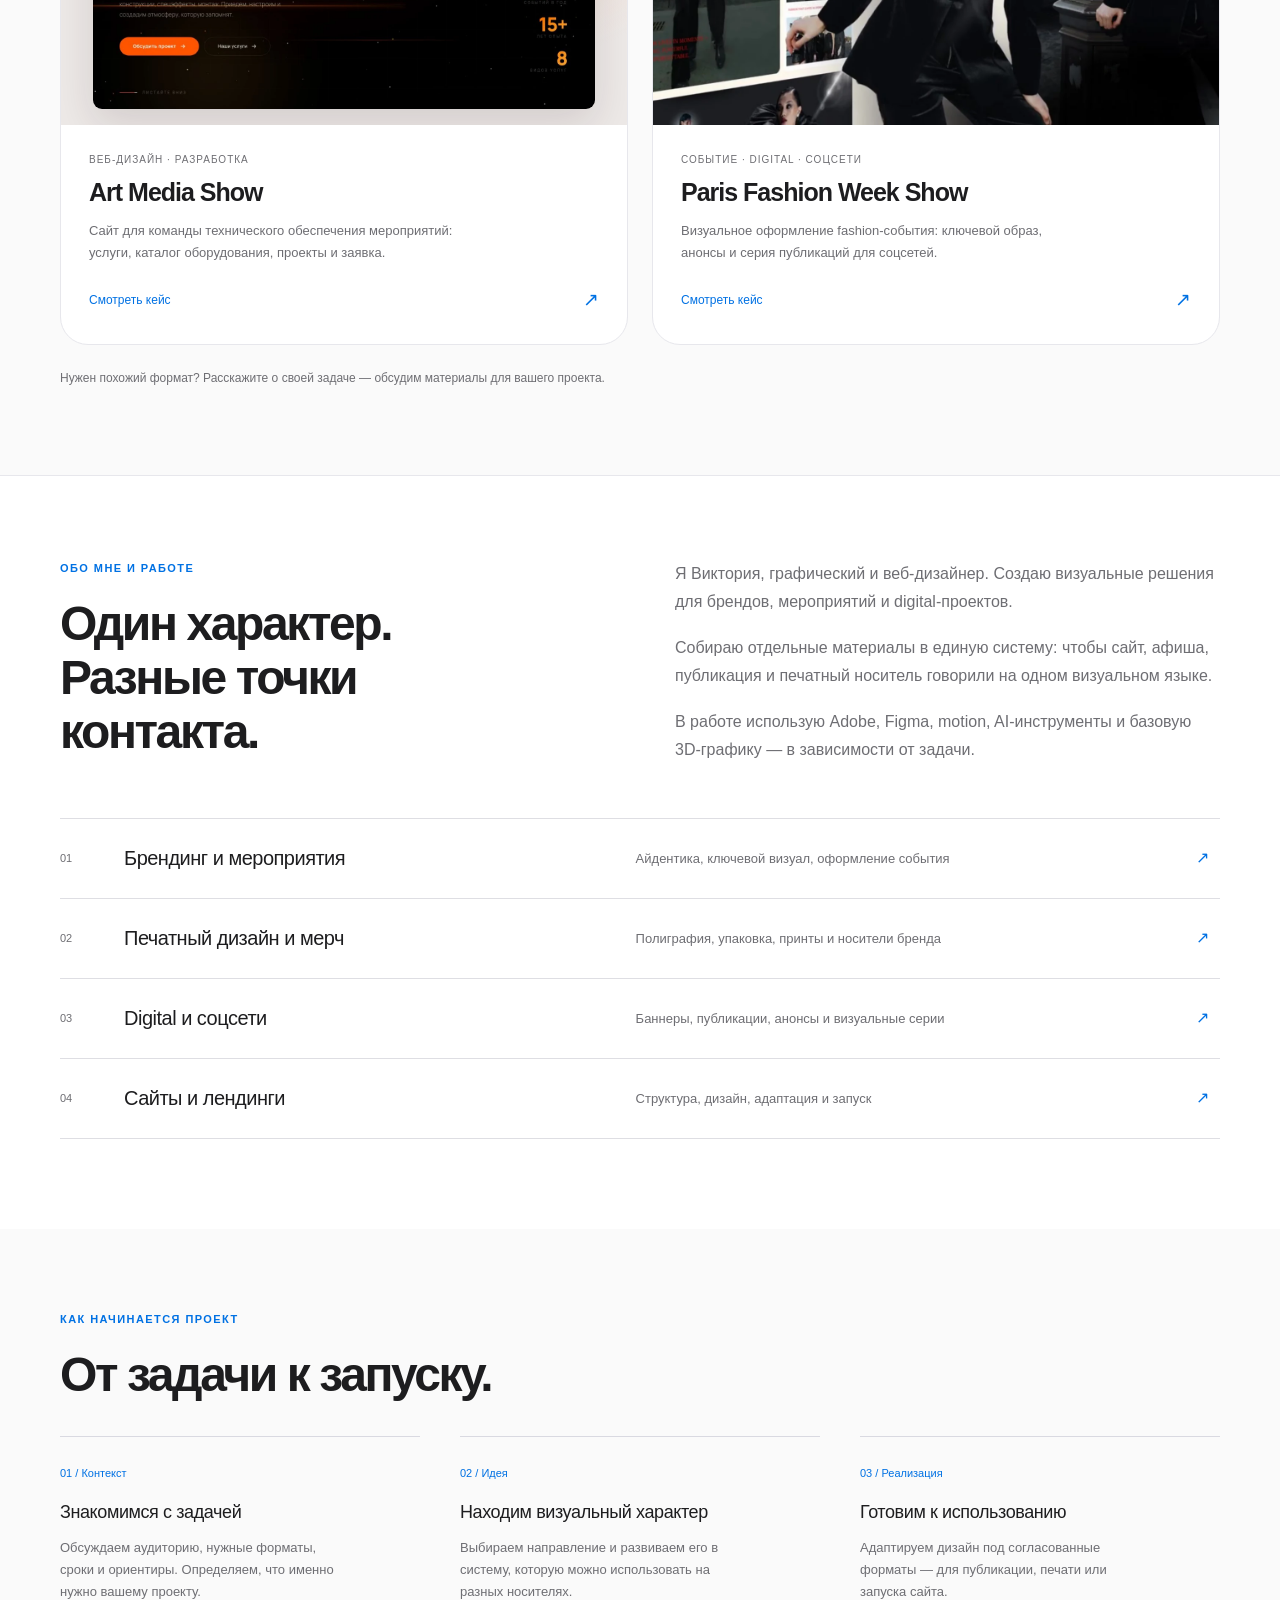
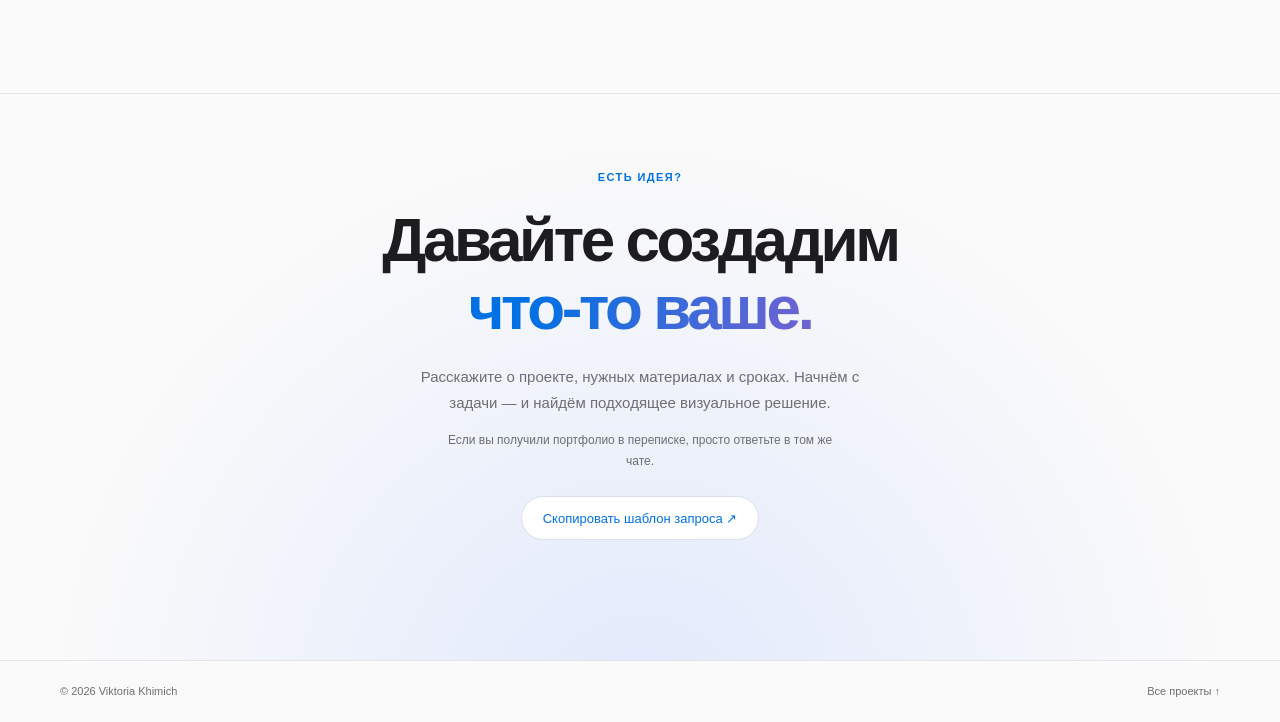
==== commit f30eb9d0: "Reorganize portfolio and add BFW and Art Media Show case studies" ====
--- a/index.html
+++ b/index.html
@@ -1,690 +1,48 @@
 <!DOCTYPE html>
-<html lang="ru">
-<head>
-<meta charset="UTF-8"/>
-<meta name="viewport" content="width=device-width, initial-scale=1.0"/>
-<title>Viktoria Khimich — Designer</title>
-<link href="https://fonts.googleapis.com/css2?family=DM+Sans:ital,opsz,wght@0,9..40,200;0,9..40,300;0,9..40,400;0,9..40,500;1,9..40,200;1,9..40,300&display=swap" rel="stylesheet"/>
-<style>
-:root {
-  --bg:        #fafafa;
-  --bg2:       #f2f2f7;
-  --bg3:       #ffffff;
-  --fg:        #1c1c1e;
-  --fg2:       #3a3a3c;
-  --fg3:       #636366;
-  --fg4:       #aeaeb2;
-  --border:    rgba(0,0,0,0.08);
-  --accent:    #0071e3;
-  --accent-h:  #0077ed;
-  --accent-s:  rgba(0,113,227,0.08);
-  --r:         18px;
-  --r-sm:      12px;
-  --shadow-sm: 0 1px 3px rgba(0,0,0,.06), 0 1px 2px rgba(0,0,0,.04);
-  --shadow:    0 4px 24px rgba(0,0,0,.07), 0 1px 4px rgba(0,0,0,.04);
-  --shadow-lg: 0 16px 48px rgba(0,0,0,.1), 0 4px 12px rgba(0,0,0,.06);
-  --shadow-xl: 0 32px 80px rgba(0,0,0,.12), 0 8px 24px rgba(0,0,0,.06);
-  --nav-h:     52px;
-}
-
-*,*::before,*::after{box-sizing:border-box;margin:0;padding:0;}
-html{scroll-behavior:smooth;font-size:16px;}
-body{
-  background:var(--bg);
-  color:var(--fg);
-  font-family:'DM Sans',system-ui,sans-serif;
-  font-weight:300;
-  -webkit-font-smoothing:antialiased;
-  overflow-x:hidden;
-  /* Prevent white flash */
-  opacity:1;
-}
-
-/* ── PAGE LOADER (Apple-style) ── */
-#loader {
-  position:fixed;inset:0;z-index:9999;
-  background:var(--bg);
-  display:flex;align-items:center;justify-content:center;
-  transition:opacity .5s .1s ease, visibility .5s .1s ease;
-}
-#loader.done { opacity:0; visibility:hidden; pointer-events:none; }
-.loader-logo {
-  font-size:1.1rem;font-weight:500;letter-spacing:-.02em;
-  color:var(--fg);
-  display:flex;align-items:center;gap:8px;
-  animation:loaderPulse 1s ease-in-out infinite alternate;
-}
-.loader-dot {
-  width:7px;height:7px;border-radius:50%;
-  background:var(--accent);
-  animation:loaderDot 1s ease-in-out infinite alternate;
-}
-@keyframes loaderPulse{from{opacity:.4;}to{opacity:1;}}
-@keyframes loaderDot{from{transform:scale(.7);}to{transform:scale(1.2);}}
-
-/* ── NAV ── */
-nav { position:fixed;top:0;left:0;right:0;z-index:900; height:var(--nav-h); display:flex;align-items:center;justify-content:space-between; padding:0 32px; background:rgba(250,250,250,0.78); backdrop-filter:saturate(180%) blur(20px); -webkit-backdrop-filter:saturate(180%) blur(20px); border-bottom:0.5px solid rgba(0,0,0,0.12); transition:background .3s; } nav.scrolled{background:rgba(255,255,255,0.92);} .nav-logo { font-size:.82rem;font-weight:500;letter-spacing:-.01em; color:var(--fg);text-decoration:none; display:flex;align-items:center;gap:6px; } .nav-logo-dot{width:6px;height:6px;border-radius:50%;background:var(--accent);} .nav-center { position:absolute;left:50%;transform:translateX(-50%); display:flex;gap:4px; } .nav-center a { font-size:.78rem;font-weight:400;letter-spacing:-.005em; color:var(--fg3);text-decoration:none; padding:5px 12px;border-radius:100px; transition:color .2s,background .2s; } .nav-center a:hover{color:var(--fg);background:rgba(0,0,0,.04);} .nav-pill { font-size:.72rem;font-weight:500;letter-spacing:-.01em; background:var(--accent);color:#fff; text-decoration:none;padding:7px 16px;border-radius:100px; transition:opacity .2s,transform .2s; box-shadow:0 2px 8px rgba(0,113,227,.3); } .nav-pill:hover{opacity:.88;transform:scale(.98);} 
-  /* ── HERO ── */
-  .hero { 
-  min-height: auto; 
-  display: flex; 
-  flex-direction: column; 
-  align-items: center; 
-  justify-content: flex-start; 
-  text-align: center; 
-  padding: calc(var(--nav-h) + 24px) 32px 48px; 
-  position: relative; 
-  overflow: hidden; 
-} /* Gradient background */ .hero::before { content:''; position:absolute;inset:0;z-index:0; background: radial-gradient(ellipse 80% 60% at 20% -10%, rgba(0,113,227,.09) 0%, transparent 60%), radial-gradient(ellipse 60% 50% at 80% 110%, rgba(52,199,89,.06) 0%, transparent 60%), radial-gradient(ellipse 50% 40% at 50% 50%, rgba(0,113,227,.04) 0%, transparent 70%); pointer-events:none; animation:bgShift 12s ease-in-out infinite alternate; } @keyframes bgShift { 0%{background-position:0% 0%;} 100%{ background: radial-gradient(ellipse 80% 60% at 30% 10%, rgba(0,113,227,.1) 0%, transparent 60%), radial-gradient(ellipse 60% 50% at 70% 90%, rgba(52,199,89,.07) 0%, transparent 60%), radial-gradient(ellipse 50% 40% at 50% 50%, rgba(0,113,227,.05) 0%, transparent 70%); } } 
-  
-  /* Available tag */ .hero-tag { display:inline-flex;align-items:center;gap:7px; font-size:.72rem;font-weight:400;letter-spacing:-.01em; color:var(--accent); background:var(--accent-s);border:1px solid rgba(0,113,227,.14); padding:6px 14px;border-radius:100px; margin-bottom:32px; opacity:0;animation:riseIn .8s .6s cubic-bezier(.22,1,.36,1) forwards; } .hero-tag-dot{ width:6px;height:6px;border-radius:50%; background:#34c759;box-shadow:0 0 0 3px rgba(52,199,89,.2); animation:glow 2s infinite; } @keyframes glow{0%,100%{box-shadow:0 0 0 3px rgba(52,199,89,.2);}50%{box-shadow:0 0 0 6px rgba(52,199,89,.1);}}
-
-/* ── METALLIC SHINE HEADLINE ── */
-.hero-h1 {
-  font-size:clamp(32px,7vw,100px);
-  font-weight:200;
-  letter-spacing:-.04em;
-  line-height:1.02;
-  max-width:960px;
-  opacity:0;
-  animation:riseIn .9s .75s cubic-bezier(.22,1,.36,1) forwards;
-  position:relative;
-}
-
-/* Normal text colour */
-.hero-h1 .line-normal {
-  display:block;
-  color:var(--fg);
-}
-
-/* Metallic shimmer on italic word */
-.hero-h1 .shine {
-  font-style:italic;
-  font-weight:200;
-  background: linear-gradient(
-    110deg,
-    #1c1c1e 0%,
-    #1c1c1e 30%,
-    #0071e3 42%,
-    #a8d4ff 48%,
-    #ffffff 52%,
-    #a8d4ff 56%,
-    #0071e3 62%,
-    #1c1c1e 74%,
-    #1c1c1e 100%
-  );
-  background-size:300% 100%;
-  -webkit-background-clip:text;
-  -webkit-text-fill-color:transparent;
-  background-clip:text;
-  animation:metalShine 3.5s ease-in-out infinite;
-  display:inline-block;
-}
-@keyframes metalShine{
-  0%{background-position:100% 0;}
-  40%{background-position:0% 0;}
-  100%{background-position:0% 0;}
-}
-
-.hero-sub {
-  font-size:clamp(.9rem,1.5vw,1.05rem);font-weight:300;line-height:1.8;
-  color:var(--fg3);max-width:480px;margin-top:22px;
-  opacity:0;animation:riseIn .9s .95s cubic-bezier(.22,1,.36,1) forwards;
-}
-
-.hero-btns {
-  display:flex;gap:10px;justify-content:center;margin-top:38px;flex-wrap:wrap;
-  opacity:0;animation:riseIn .9s 1.1s cubic-bezier(.22,1,.36,1) forwards;
-}
-.btn-a {
-  font-size:.82rem;font-weight:500;letter-spacing:-.01em;
-  background:var(--accent);color:#fff;text-decoration:none;
-  padding:12px 26px;border-radius:100px;
-  box-shadow:0 4px 14px rgba(0,113,227,.3);
-  transition:all .25s cubic-bezier(.22,1,.36,1);
-  position:relative;overflow:hidden;
-}
-/* Shimmer on button */
-.btn-a::after{
-  content:'';position:absolute;top:0;left:-100%;
-  width:60%;height:100%;
-  background:linear-gradient(90deg,transparent,rgba(255,255,255,.25),transparent);
-  animation:btnShine 3s ease-in-out 2s infinite;
-}
-@keyframes btnShine{0%{left:-100%;}40%{left:150%;}100%{left:150%;}}
-.btn-a:hover{background:var(--accent-h);transform:scale(1.02);box-shadow:0 6px 20px rgba(0,113,227,.4);}
-.btn-b {
-  font-size:.82rem;font-weight:400;letter-spacing:-.01em;
-  background:var(--bg3);color:var(--fg2);text-decoration:none;
-  padding:12px 24px;border-radius:100px;border:1px solid var(--border);
-  box-shadow:var(--shadow-sm);
-  transition:all .25s cubic-bezier(.22,1,.36,1);
-}
-.btn-b:hover{border-color:var(--accent);color:var(--accent);transform:scale(1.02);}
-
-/* Stats */
-.hero-stats {
-  display:flex;gap:0;margin-top:64px;
-  background:var(--bg3);border-radius:20px;
-  border:1px solid var(--border);box-shadow:var(--shadow);
-  overflow:hidden;
-  opacity:0;animation:riseIn .9s 1.25s cubic-bezier(.22,1,.36,1) forwards;
-}
-.stat{padding:20px 32px;border-right:1px solid var(--border);text-align:left;}
-.stat:last-child{border-right:none;}
-.stat-n{font-size:1.5rem;font-weight:300;letter-spacing:-.04em;color:var(--fg);}
-.stat-n b{color:var(--accent);font-weight:300;}
-.stat-l{font-size:.65rem;font-weight:400;letter-spacing:.04em;color:var(--fg4);margin-top:2px;}
-
-/* Scroll hint */
-.scroll-hint {
-  position:fixed;bottom:28px;left:50%;transform:translateX(-50%);
-  display:flex;flex-direction:column;align-items:center;gap:6px;
-  z-index:100;pointer-events:none;
-  opacity:0;animation:riseIn 1s 1.6s forwards;
-  transition:opacity .4s;
-}
-.scroll-hint.hidden{opacity:0!important;}
-.scroll-hint-text{font-size:.58rem;font-weight:500;letter-spacing:.16em;text-transform:uppercase;color:var(--fg4);}
-.scroll-mouse{width:20px;height:32px;border:1.5px solid rgba(0,0,0,.2);border-radius:10px;position:relative;}
-.scroll-mouse::after{
-  content:'';position:absolute;left:50%;top:5px;
-  transform:translateX(-50%);
-  width:2px;height:6px;background:var(--accent);border-radius:2px;
-  animation:scrollDot 1.8s ease-in-out infinite;
-}
-@keyframes scrollDot{0%{opacity:1;transform:translateX(-50%) translateY(0);}80%{opacity:0;transform:translateX(-50%) translateY(12px);}100%{opacity:0;transform:translateX(-50%) translateY(0);}}
-
-/* Main entrance animation */
-@keyframes riseIn{from{opacity:0;transform:translateY(22px);}to{opacity:1;transform:translateY(0);}}
-
-/* ── MARQUEE ── */
-.strip{overflow:hidden;padding:13px 0;background:var(--bg3);border-top:0.5px solid var(--border);border-bottom:0.5px solid var(--border);}
-.strip-inner{display:flex;animation:marquee 28s linear infinite;white-space:nowrap;}
-.strip-item{font-size:.65rem;font-weight:500;letter-spacing:.18em;text-transform:uppercase;color:var(--fg4);padding:0 28px;flex-shrink:0;}
-.strip-dot{color:var(--accent);opacity:.4;}
-@keyframes marquee{from{transform:translateX(0);}to{transform:translateX(-50%);}}
-
-/* ── SERVICES ── */
-.services{
-  padding:80px 32px;
-  display:grid;grid-template-columns:repeat(5,1fr);gap:12px;
-  max-width:1200px;margin:0 auto;
-}
-.svc-card{
-  background:var(--bg3);border-radius:var(--r);
-  border:1px solid var(--border);
-  padding:28px 22px;box-shadow:var(--shadow-sm);
-  transition:all .35s cubic-bezier(.22,1,.36,1);
-  position:relative;overflow:hidden;
-}
-.svc-card::after{
-  content:'';position:absolute;top:0;left:-100%;
-  width:50%;height:100%;
-  background:linear-gradient(90deg,transparent,rgba(0,113,227,.04),transparent);
-  transition:left .5s ease;
-}
-.svc-card:hover::after{left:150%;}
-.svc-card:hover{transform:translateY(-5px);box-shadow:var(--shadow);border-color:rgba(0,113,227,.15);}
-.svc-icon{font-size:1.5rem;margin-bottom:16px;display:block;}
-.svc-name{font-size:.88rem;font-weight:500;letter-spacing:-.01em;color:var(--fg);margin-bottom:7px;}
-.svc-desc{font-size:.75rem;font-weight:300;line-height:1.6;color:var(--fg3);}
-
-/* ── WORK ── */
-.work{padding:80px 32px 100px;max-width:1200px;margin:0 auto;}
-.sec-eyebrow{font-size:.65rem;font-weight:500;letter-spacing:.14em;text-transform:uppercase;color:var(--accent);margin-bottom:10px;display:block;}
-.sec-h{font-size:clamp(36px,4.5vw,58px);font-weight:200;letter-spacing:-.025em;line-height:1.1;color:var(--fg);}
-.sec-h em{font-style:italic;}
-.work-hdr{display:flex;align-items:flex-end;justify-content:space-between;margin-bottom:48px;}
-.work-count{font-size:.72rem;color:var(--fg4);padding-bottom:4px;}
-
-.grid{display:grid;grid-template-columns:repeat(12,1fr);gap:14px;}
-.card{border-radius:var(--r);overflow:hidden;background:var(--bg3);border:1px solid var(--border);box-shadow:var(--shadow-sm);transition:all .5s cubic-bezier(.22,1,.36,1);position:relative;cursor:pointer;}
-.card:hover{transform:translateY(-6px) scale(1.005);box-shadow:var(--shadow-xl);border-color:rgba(0,113,227,.1);}
-.card:hover .card-visual{transform:scale(1.04);}
-.card:hover .card-reveal{opacity:1;transform:translateY(0);}
-.card:hover .card-arrow{opacity:1;transform:translate(2px,-2px);}
-.card:nth-child(1){grid-column:span 7;}
-.card:nth-child(2){grid-column:span 5;}
-.card:nth-child(3){grid-column:span 4;}
-.card:nth-child(4){grid-column:span 4;}
-.card:nth-child(5){grid-column:span 4;}
-.card:nth-child(6){grid-column:span 5;}
-.card:nth-child(7){grid-column:span 7;}
-.card-img{width:100%;aspect-ratio:16/10;overflow:hidden;position:relative;background:var(--bg2);}
-.card:nth-child(2) .card-img,.card:nth-child(3) .card-img,.card:nth-child(4) .card-img,.card:nth-child(5) .card-img{aspect-ratio:4/3;}
-.card-visual{width:100%;height:100%;transition:transform .7s cubic-bezier(.22,1,.36,1);display:flex;align-items:center;justify-content:center;position:relative;overflow:hidden;}
-.cv1{background:linear-gradient(135deg,#e8f0fe 0%,#c7d7fd 50%,#dbeafe 100%);}
-.cv2{background:linear-gradient(135deg,#fdf4ff 0%,#ede9fe 50%,#ddd6fe 100%);}
-.cv3{background:linear-gradient(135deg,#ecfdf5 0%,#d1fae5 50%,#a7f3d0 100%);}
-.cv4{background:linear-gradient(135deg,#fff7ed 0%,#fed7aa 50%,#fde68a 100%);}
-.cv5{background:linear-gradient(135deg,#fdf2f8 0%,#fce7f3 50%,#fbcfe8 100%);}
-.cv6{background:linear-gradient(135deg,#f0f9ff 0%,#bae6fd 50%,#7dd3fc 100%);}
-.cv7{background:linear-gradient(135deg,#f8fafc 0%,#e2e8f0 50%,#cbd5e1 100%);}
-.card-blob{position:absolute;border-radius:50%;filter:blur(40px);opacity:.5;pointer-events:none;}
-.card-tag{position:absolute;top:14px;left:14px;font-size:.6rem;font-weight:500;letter-spacing:.06em;text-transform:uppercase;background:rgba(255,255,255,.82);color:var(--fg3);padding:4px 11px;border-radius:100px;border:0.5px solid var(--border);backdrop-filter:blur(8px);box-shadow:var(--shadow-sm);}
-.card-reveal{position:absolute;inset:0;background:rgba(0,113,227,.06);backdrop-filter:blur(1px);display:flex;align-items:center;justify-content:center;opacity:0;transition:opacity .35s,transform .35s;transform:translateY(4px);}
-.card-reveal-btn{font-size:.72rem;font-weight:500;letter-spacing:.04em;background:rgba(255,255,255,.92);color:var(--accent);padding:10px 22px;border-radius:100px;border:1px solid rgba(0,113,227,.2);backdrop-filter:blur(12px);box-shadow:var(--shadow);}
-.card-body{padding:18px 20px 20px;}
-.card-cat{font-size:.62rem;font-weight:500;letter-spacing:.1em;text-transform:uppercase;color:var(--accent);margin-bottom:6px;}
-.card-name{font-size:.95rem;font-weight:400;letter-spacing:-.01em;color:var(--fg);line-height:1.3;}
-.card-foot{display:flex;align-items:center;justify-content:space-between;margin-top:10px;}
-.card-year{font-size:.62rem;color:var(--fg4);}
-.card-arrow{font-size:.9rem;color:var(--accent);opacity:0;transform:translate(0,0);transition:opacity .3s,transform .3s;}
-
-.upload-note{margin-top:40px;padding:18px 22px;border-radius:var(--r-sm);background:var(--accent-s);border:1px solid rgba(0,113,227,.12);display:flex;align-items:center;gap:12px;}
-.upload-note p{font-size:.8rem;line-height:1.6;color:var(--fg3);}
-.upload-note strong{color:var(--accent);font-weight:500;}
-.upload-note code{background:var(--bg3);padding:1px 6px;border-radius:4px;font-size:.75rem;}
-
-/* ── ABOUT ── */
-.about{background:var(--bg3);padding:100px 32px;border-top:0.5px solid var(--border);border-bottom:0.5px solid var(--border);}
-.about-inner{max-width:1200px;margin:0 auto;display:grid;grid-template-columns:1fr 1fr;gap:80px;align-items:start;}
-.about-text{font-size:1rem;line-height:1.85;color:var(--fg3);margin-top:24px;font-weight:300;}
-.about-text p+p{margin-top:14px;}
-.about-badge{display:inline-flex;align-items:center;gap:12px;margin-top:32px;padding:16px 22px;background:var(--bg2);border-radius:var(--r-sm);border:1px solid var(--border);}
-.about-badge-n{font-size:2rem;font-weight:200;letter-spacing:-.04em;color:var(--accent);}
-.about-badge-l{font-size:.65rem;font-weight:400;letter-spacing:.06em;color:var(--fg4);text-transform:uppercase;}
-.sk-hd{font-size:.62rem;font-weight:500;letter-spacing:.14em;text-transform:uppercase;color:var(--accent);margin-bottom:14px;}
-.sk-items{list-style:none;}
-.sk-items li{font-size:.9rem;font-weight:300;color:var(--fg3);padding:9px 0;border-bottom:0.5px solid var(--border);display:flex;align-items:center;gap:10px;transition:color .2s,padding-left .25s;}
-.sk-items li::before{content:'';width:3px;height:3px;border-radius:50%;background:var(--accent);opacity:.4;flex-shrink:0;transition:opacity .2s;}
-.sk-items li:hover{color:var(--fg);padding-left:6px;}
-.sk-items li:hover::before{opacity:1;}
-.sk-grp+.sk-grp{margin-top:36px;}
-.chips{display:flex;flex-wrap:wrap;gap:7px;}
-.chip{font-size:.68rem;font-weight:400;background:var(--bg2);border:0.5px solid var(--border);color:var(--fg3);padding:6px 13px;border-radius:100px;transition:all .2s;}
-.chip:hover{background:var(--accent-s);border-color:rgba(0,113,227,.2);color:var(--accent);}
-
-/* ── CONTACT ── */
-.contact{padding:120px 32px;text-align:center;position:relative;overflow:hidden;}
-.contact::before{content:'';position:absolute;inset:0;z-index:0;background:radial-gradient(ellipse 70% 60% at 50% 100%,rgba(0,113,227,.05) 0%,transparent 60%);pointer-events:none;}
-.contact>*{position:relative;z-index:1;}
-.contact-h{font-size:clamp(44px,6vw,88px);font-weight:200;letter-spacing:-.03em;line-height:1.05;max-width:760px;margin:0 auto;}
-.contact-h em{font-style:italic;color:var(--accent);}
-.contact-sub{font-size:1rem;font-weight:300;color:var(--fg3);margin:18px auto 52px;max-width:360px;line-height:1.7;}
-.contact-grid{display:flex;gap:10px;justify-content:center;flex-wrap:wrap;}
-.cc{display:flex;align-items:center;gap:12px;background:var(--bg3);border:1px solid var(--border);border-radius:var(--r);padding:16px 22px;text-decoration:none;color:var(--fg);box-shadow:var(--shadow-sm);transition:all .35s cubic-bezier(.22,1,.36,1);min-width:170px;}
-.cc:hover{transform:translateY(-5px);box-shadow:var(--shadow-lg);border-color:rgba(0,113,227,.2);}
-.cc-icon{width:36px;height:36px;border-radius:10px;background:var(--accent-s);display:flex;align-items:center;justify-content:center;font-size:1rem;flex-shrink:0;}
-.cc-label{font-size:.6rem;font-weight:500;letter-spacing:.1em;text-transform:uppercase;color:var(--accent);}
-.cc-val{font-size:.8rem;font-weight:300;color:var(--fg3);margin-top:2px;}
-
-/* ── FOOTER ── */
-footer{padding:20px 32px;border-top:0.5px solid var(--border);display:flex;align-items:center;justify-content:space-between;background:var(--bg3);}
-.foot-l,.foot-r{font-size:.68rem;font-weight:300;color:var(--fg4);}
-
-/* ── SCROLL REVEAL ── */
-.reveal{opacity:0;transform:translateY(20px);transition:opacity .9s cubic-bezier(.22,1,.36,1),transform .9s cubic-bezier(.22,1,.36,1);}
-.reveal.on{opacity:1;transform:translateY(0);}
-.d1{transition-delay:.08s;}.d2{transition-delay:.16s;}.d3{transition-delay:.24s;}.d4{transition-delay:.32s;}
-
-/* ── MOBILE ── */
-@media(max-width:900px){
-  nav{padding:0 16px;}
-  .nav-center{display:none;}
-  .hero{padding:calc(var(--nav-h) + 36px) 20px 90px;}
-  .hero-h1{font-size:clamp(34px,10vw,60px);}
-  .hero-stats{display:none;}
-  .services{grid-template-columns:1fr 1fr;padding:48px 16px;gap:10px;}
-  .services .svc-card:last-child{grid-column:span 2;}
-  .work{padding:56px 16px 72px;}
-  .work-hdr{flex-direction:column;align-items:flex-start;gap:6px;margin-bottom:32px;}
-  .grid{grid-template-columns:1fr;gap:12px;}
-  .card:nth-child(n){grid-column:span 1;}
-  .card-img{aspect-ratio:16/10!important;}
-  .about{padding:64px 16px;}
-  .about-inner{grid-template-columns:1fr;gap:40px;}
-  .contact{padding:72px 16px;}
-  .contact-grid{flex-direction:column;align-items:center;}
-  .cc{width:100%;max-width:320px;}
-  footer{padding:16px 20px;flex-direction:column;gap:4px;text-align:center;}
-}
-@media(max-width:480px){
-  .hero-h1{font-size:clamp(28px,9vw,42px);}
-  .services{grid-template-columns:1fr;}
-  .services .svc-card:last-child{grid-column:span 1;}
-}
-</style>
-</head>
-<body>
-
-<!-- LOADER -->
-<div id="loader">
-  <div class="loader-logo">
-    <div class="loader-dot"></div>
-    Viktoria Khimich
-  </div>
-</div>
-
-<!-- NAV -->
-<nav id="nav">
-  <a href="#" class="nav-logo">
-    <span class="nav-logo-dot"></span>
-    Viktoria Khimich
-  </a>
-  <div class="nav-center">
-    <a href="#work">Work</a>
-    <a href="#about">About</a>
-    <a href="#contact">Contact</a>
-  </div>
-  <a href="#contact" class="nav-pill">Available ↗</a>
-</nav>
-
-<!-- HERO -->
-<section class="hero">
-  <div class="blob blob1"></div>
-  <div class="blob blob2"></div>
-  <div class="blob blob3"></div>
-  <div class="blob blob4"></div>
-
-  <div class="hero-tag">
-    <div class="hero-tag-dot"></div>
-    Открыта к предложениям
-  </div>
-
-  <h1 class="hero-h1">
-    <span class="line-normal">Design that makes</span>
-    brands <span class="shine">unforgettable.</span>
-  </h1>
-
-  <p class="hero-sub">
-    Виктория Химич — graphic designer. Визуальные системы для брендов, digital и соцсетей. AI-инструменты, 3D-графика, motion design.
-  </p>
-
-  <div class="hero-btns">
-    <a href="#work" class="btn-a">View Work</a>
-    <a href="#contact" class="btn-b">Get in touch →</a>
-  </div>
-
-  <div class="hero-stats">
-    <div class="stat"><div class="stat-n">3<b>+</b></div><div class="stat-l">Years exp.</div></div>
-    <div class="stat"><div class="stat-n">40<b>+</b></div><div class="stat-l">Projects</div></div>
-    <div class="stat"><div class="stat-n">20<b>+</b></div><div class="stat-l">Clients</div></div>
-    <div class="stat"><div class="stat-n">AI<b>+</b></div><div class="stat-l">3D & Motion</div></div>
-  </div>
-</section>
-
-<!-- MARQUEE -->
-<div class="strip">
-  <div class="strip-inner">
-    <span class="strip-item">Brand Identity</span><span class="strip-item strip-dot">·</span>
-    <span class="strip-item">Visual Design</span><span class="strip-item strip-dot">·</span>
-    <span class="strip-item">Social Media</span><span class="strip-item strip-dot">·</span>
-    <span class="strip-item">UI / UX</span><span class="strip-item strip-dot">·</span>
-    <span class="strip-item">3D Graphics</span><span class="strip-item strip-dot">·</span>
-    <span class="strip-item">Motion Design</span><span class="strip-item strip-dot">·</span>
-    <span class="strip-item">AI Creative</span><span class="strip-item strip-dot">·</span>
-    <span class="strip-item">Print & Pack</span><span class="strip-item strip-dot">·</span>
-    <span class="strip-item">Brand Identity</span><span class="strip-item strip-dot">·</span>
-    <span class="strip-item">Visual Design</span><span class="strip-item strip-dot">·</span>
-    <span class="strip-item">Social Media</span><span class="strip-item strip-dot">·</span>
-    <span class="strip-item">UI / UX</span><span class="strip-item strip-dot">·</span>
-    <span class="strip-item">3D Graphics</span><span class="strip-item strip-dot">·</span>
-    <span class="strip-item">Motion Design</span><span class="strip-item strip-dot">·</span>
-    <span class="strip-item">AI Creative</span><span class="strip-item strip-dot">·</span>
-    <span class="strip-item">Print & Pack</span><span class="strip-item strip-dot">·</span>
-  </div>
-</div>
-
-<!-- SERVICES -->
-<div class="services">
-  <div class="svc-card reveal"><span class="svc-icon">◈</span><div class="svc-name">Brand Identity</div><div class="svc-desc">Логотипы, айдентика, визуальные системы</div></div>
-  <div class="svc-card reveal d1"><span class="svc-icon">▣</span><div class="svc-name">Digital & Social</div><div class="svc-desc">Контент, баннеры, UI для соцсетей</div></div>
-  <div class="svc-card reveal d2"><span class="svc-icon">◉</span><div class="svc-name">3D & Motion</div><div class="svc-desc">3D-визуал, анимация, motion graphics</div></div>
-  <div class="svc-card reveal d3"><span class="svc-icon">⬡</span><div class="svc-name">AI Creative</div><div class="svc-desc">AI-инструменты для уникального визуала</div></div>
-  <div class="svc-card reveal d4"><span class="svc-icon">◻</span><div class="svc-name">Print & Web</div><div class="svc-desc">Полиграфия, лендинги, упаковка</div></div>
-</div>
-
-<!-- WORK -->
-<section class="work" id="work">
-  <div class="work-hdr reveal">
-    <div>
-      <span class="sec-eyebrow">Selected Work</span>
-      <h2 class="sec-h">Projects that<br><em>speak.</em></h2>
-    </div>
-    <span class="work-count">07 проектов</span>
-  </div>
-  <div class="grid">
-    <div class="card reveal" onclick="window.location.href='pfwshow.html'">
-      <div class="card-img">
-      <div class="card reveal">
-        <img src="project1.jpg.png" alt="" style="width:100%;height:100%;object-fit:cover;">
-          <div class="card-blob" style="width:280px;height:280px;background:#3b82f6;top:-80px;right:-60px;opacity:.3;"></div>
-          <div class="card-blob" style="width:160px;height:160px;background:#6366f1;bottom:-40px;left:40px;opacity:.25;"></div>
-          <span style="font-size:clamp(3rem,7vw,7rem);font-weight:200;letter-spacing:-.05em;color:rgba(59,130,246,.15);">PFW</span>
-        </div>
-        <span class="card-tag">Branding</span>
-        <div class="card-reveal"><span class="card-reveal-btn">View Project ↗</span></div>
-      </div>
-      <div class="card-body">
-        <div class="card-cat">Brand · Social · Print</div>
-        <div class="card-name">Paris Fashion Week Show</div>
-        <div class="card-foot"><span class="card-year">2024</span><span class="card-arrow">↗</span></div>
-      </div>
-    </div>
-    <div class="card reveal d1">
-      <div class="card-img">
-
-        <div class="card-visual cv2">
-          <div class="card-blob" style="width:240px;height:240px;background:#8b5cf6;top:-60px;left:-40px;opacity:.3;"></div>
-          <span style="font-size:clamp(2.5rem,5vw,5rem);font-weight:200;letter-spacing:-.05em;color:rgba(139,92,246,.15);">BFW</span>
-        </div>
-        <span class="card-tag">Identity</span>
-        <div class="card-reveal"><span class="card-reveal-btn">View Project ↗</span></div>
-      </div>
-      <div class="card-body">
-        <div class="card-cat">Identity · Campaign</div>
-        <div class="card-name">New Names BFW by Mark Formelle</div>
-        <div class="card-foot"><span class="card-year">2024</span><span class="card-arrow">↗</span></div>
-      </div>
-    </div>
-    <div class="card reveal">
-      <div class="card-img">
-        <div class="card-visual cv3">
-          <div class="card-blob" style="width:200px;height:200px;background:#10b981;bottom:-30px;right:-20px;opacity:.3;"></div>
-          <span style="font-size:clamp(2rem,4vw,4rem);font-weight:200;letter-spacing:-.05em;color:rgba(16,185,129,.15);">EVT</span>
-        </div>
-        <span class="card-tag">Event</span>
-        <div class="card-reveal"><span class="card-reveal-btn">View Project ↗</span></div>
-      </div>
-      <div class="card-body">
-        <div class="card-cat">Event · Design</div>
-        <div class="card-name">Проект 3 — добавь название</div>
-        <div class="card-foot"><span class="card-year">2024</span><span class="card-arrow">↗</span></div>
-      </div>
-    </div>
-    <div class="card reveal d1">
-      <div class="card-img">
-        <div class="card-visual cv4">
-          <div class="card-blob" style="width:220px;height:220px;background:#f59e0b;top:-50px;left:-30px;opacity:.3;"></div>
-          <span style="font-size:clamp(2rem,4vw,4rem);font-weight:200;letter-spacing:-.05em;color:rgba(245,158,11,.15);">3D</span>
-        </div>
-        <span class="card-tag">3D</span>
-        <div class="card-reveal"><span class="card-reveal-btn">View Project ↗</span></div>
-      </div>
-      <div class="card-body">
-        <div class="card-cat">3D · AI Visual</div>
-        <div class="card-name">Проект 4 — добавь название</div>
-        <div class="card-foot"><span class="card-year">2024</span><span class="card-arrow">↗</span></div>
-      </div>
-    </div>
-    <div class="card reveal d2">
-      <div class="card-img">
-        <div class="card-visual cv5">
-          <div class="card-blob" style="width:200px;height:200px;background:#ec4899;bottom:-30px;right:-20px;opacity:.3;"></div>
-          <span style="font-size:clamp(2rem,4vw,4rem);font-weight:200;letter-spacing:-.05em;color:rgba(236,72,153,.15);">PKG</span>
-        </div>
-        <span class="card-tag">Print</span>
-        <div class="card-reveal"><span class="card-reveal-btn">View Project ↗</span></div>
-      </div>
-      <div class="card-body">
-        <div class="card-cat">Print · Packaging</div>
-        <div class="card-name">Проект 5 — добавь название</div>
-        <div class="card-foot"><span class="card-year">2023</span><span class="card-arrow">↗</span></div>
-      </div>
-    </div>
-    <div class="card reveal">
-      <div class="card-img">
-        <div class="card-visual cv6">
-          <div class="card-blob" style="width:240px;height:240px;background:#0ea5e9;top:-60px;right:-30px;opacity:.3;"></div>
-          <span style="font-size:clamp(2rem,4vw,4rem);font-weight:200;letter-spacing:-.05em;color:rgba(14,165,233,.15);">SMM</span>
-        </div>
-        <span class="card-tag">Social</span>
-        <div class="card-reveal"><span class="card-reveal-btn">View Project ↗</span></div>
-      </div>
-      <div class="card-body">
-        <div class="card-cat">Social · Content</div>
-        <div class="card-name">Проект 6 — добавь название</div>
-        <div class="card-foot"><span class="card-year">2023</span><span class="card-arrow">↗</span></div>
-      </div>
-    </div>
-    <div class="card reveal d1">
-      <div class="card-img">
-        <div class="card-visual cv7">
-          <div class="card-blob" style="width:360px;height:360px;background:#94a3b8;top:-120px;right:-100px;opacity:.3;"></div>
-          <div class="card-blob" style="width:180px;height:180px;background:#64748b;bottom:-60px;left:80px;opacity:.2;"></div>
-          <span style="font-size:clamp(3rem,7vw,7rem);font-weight:200;letter-spacing:-.05em;color:rgba(100,116,139,.15);">LOGO</span>
-        </div>
-        <span class="card-tag">Branding</span>
-        <div class="card-reveal"><span class="card-reveal-btn">View Project ↗</span></div>
-      </div>
-      <div class="card-body">
-        <div class="card-cat">Logo · Brand System</div>
-        <div class="card-name">Проект 7 — добавь название</div>
-        <div class="card-foot"><span class="card-year">2023</span><span class="card-arrow">↗</span></div>
-      </div>
-    </div>
-  </div>
-  <div class="upload-note reveal">
-    <span>📸</span>
-    <p><strong>Как добавить свои фото:</strong> загрузи изображения в GitHub и замени блок <code>card-visual</code> на <code>&lt;img src="project1.jpg" alt="" style="width:100%;height:100%;object-fit:cover;"&gt;</code></p>
-  </div>
-</section>
-
-<!-- ABOUT -->
-<section class="about" id="about">
-  <div class="about-inner">
-    <div class="reveal">
-      <span class="sec-eyebrow">About</span>
-      <h2 class="sec-h">Виктория<br><em>Химич</em></h2>
-      <div class="about-text">
-        <p>Разрабатываю дизайн для онлайн- и офлайн-коммуникаций: формирую визуальный стиль, продумываю бренд-контент и адаптирую решения под разные каналы.</p>
-        <p>Мои работы усиливают пользовательский опыт, повышают вовлечённость, конверсии и узнаваемость бренда.</p>
-        <p>Использую AI-инструменты и 3D-графику для создания визуала, который решает реальные маркетинговые и бизнес-задачи.</p>
-      </div>
-      <div class="about-badge">
-        <div class="about-badge-n">3+</div>
-        <div class="about-badge-l">Лет опыта<br>в дизайне</div>
-      </div>
-    </div>
-    <div class="reveal d1">
-      <div class="sk-grp">
-        <p class="sk-hd">Hard Skills</p>
-        <ul class="sk-items">
-          <li>Разработка логотипов и айдентики</li>
-          <li>Дизайн для соцсетей и маркетинга</li>
-          <li>Дизайн сайтов, лендингов</li>
-          <li>Разработка упаковки</li>
-          <li>Полиграфия и подготовка к печати</li>
-          <li>Монтаж видео и motion-анимация</li>
-          <li>AI-инструменты в дизайне</li>
-          <li>Базовая 3D-графика</li>
-        </ul>
-      </div>
-      <div class="sk-grp">
-        <p class="sk-hd">Soft Skills</p>
-        <div class="chips">
-          <span class="chip">Дедлайны</span>
-          <span class="chip">Коммуникация</span>
-          <span class="chip">Работа с фидбеком</span>
-          <span class="chip">Командная работа</span>
-          <span class="chip">Внимание к деталям</span>
-          <span class="chip">Креатив</span>
-          <span class="chip">Ответственность</span>
-          <span class="chip">Самоорганизация</span>
-        </div>
-      </div>
-    </div>
-  </div>
-</section>
-
-<!-- CONTACT -->
-<section class="contact" id="contact">
-  <h2 class="contact-h reveal">Let's create something<br><em>extraordinary.</em></h2>
-  <p class="contact-sub reveal">Открыта к фриланс-проектам, долгосрочному сотрудничеству и новым позициям.</p>
-  <div class="contact-grid reveal">
-    <a href="https://t.me/ВАШ_ЛОГИН" class="cc">
-      <div class="cc-icon">✈</div>
-      <div><div class="cc-label">Telegram</div><div class="cc-val">@ваш_логин</div></div>
-    </a>
-    <a href="mailto:ВАШ@EMAIL.COM" class="cc">
-      <div class="cc-icon">✉</div>
-      <div><div class="cc-label">Email</div><div class="cc-val">ваш@email.com</div></div>
-    </a>
-    <a href="#" class="cc">
-      <div class="cc-icon">↓</div>
-      <div><div class="cc-label">Резюме</div><div class="cc-val">Скачать PDF</div></div>
-    </a>
-    <a href="#" class="cc">
-      <div class="cc-icon">◈</div>
-      <div><div class="cc-label">Behance</div><div class="cc-val">Портфолио</div></div>
-    </a>
-  </div>
-</section>
-
-<footer>
-  <span class="foot-l">© 2026 Viktoria Khimich. All rights reserved.</span>
-  <span class="foot-r">Design with purpose.</span>
-</footer>
-
-<script>
-// ── LOADER ──
-window.addEventListener('load', () => {
-  setTimeout(() => {
-    document.getElementById('loader').classList.add('done');
-  }, 600);
-});
-
-// ── NAV + SCROLL HINT ──
-const nav = document.getElementById('nav');
-const scrollHint = document.getElementById('scrollHint');
-window.addEventListener('scroll', () => {
-  nav.classList.toggle('scrolled', window.scrollY > 40);
-  scrollHint.classList.toggle('hidden', window.scrollY > window.innerHeight * 0.35);
-}, { passive: true });
-
-// ── SCROLL REVEAL ──
-const io = new IntersectionObserver(entries => {
-  entries.forEach(e => { if (e.isIntersecting) e.target.classList.add('on'); });
-}, { threshold: 0.1 });
-document.querySelectorAll('.reveal').forEach(el => io.observe(el));
-
-// ── BLOB PARALLAX (desktop) ──
-if (window.innerWidth > 900) {
-  document.addEventListener('mousemove', e => {
-    const x = (e.clientX / window.innerWidth - .5) * 28;
-    const y = (e.clientY / window.innerHeight - .5) * 28;
-    const b = document.querySelectorAll('.blob');
-    if (b[0]) b[0].style.transform = `translate(${x*.8}px,${y*.8}px)`;
-    if (b[1]) b[1].style.transform = `translate(${-x*.6}px,${-y*.6}px)`;
-    if (b[2]) b[2].style.transform = `translate(${x*.4}px,${y*.4}px)`;
-    if (b[3]) b[3].style.transform = `translate(${-x*.3}px,${-y*.3}px)`;
-  }, { passive: true });
-}
-
-// ── CARD TILT (desktop) ──
-if (window.innerWidth > 900) {
-  document.querySelectorAll('.card').forEach(card => {
-    card.addEventListener('mousemove', e => {
-      const r = card.getBoundingClientRect();
-      const x = (e.clientX - r.left) / r.width - .5;
-      const y = (e.clientY - r.top) / r.height - .5;
-      card.style.transform = `translateY(-6px) scale(1.005) rotateX(${-y*5}deg) rotateY(${x*5}deg)`;
-    });
-    card.addEventListener('mouseleave', () => { card.style.transform = ''; });
-  });
-}
-</script>
-</body>
-</html>
+<html lang="ru"><head>
+<meta charset="utf-8"><meta name="viewport" content="width=device-width,initial-scale=1">
+<title>Виктория Химич — графический и веб-дизайнер</title><meta name="description" content="Портфолио Виктории Химич: айдентика, мероприятия, digital, печатный дизайн и сайты. New Names BFW × Mark Formelle, Art Media Show, Paris Fashion Week Show.">
+<meta name="theme-color" content="#fafafa"><link rel="canonical" href="https://vikkiwwats.github.io/vikportfolio/">
+<meta property="og:type" content="website"><meta property="og:locale" content="ru_RU"><meta property="og:title" content="Виктория Химич — графический и веб-дизайнер"><meta property="og:description" content="Портфолио Виктории Химич: айдентика, мероприятия, digital, печатный дизайн и сайты. New Names BFW × Mark Formelle, Art Media Show, Paris Fashion Week Show."><meta property="og:url" content="https://vikkiwwats.github.io/vikportfolio/"><meta property="og:image" content="https://vikkiwwats.github.io/vikportfolio/assets/images/bfw-identity.webp"><meta name="twitter:card" content="summary_large_image">
+<link rel="icon" type="image/svg+xml" href="assets/favicon.svg"><link rel="stylesheet" href="assets/portfolio.css"><script src="assets/portfolio.js" defer></script>
+</head><body><a class="skip-link" href="#main">Перейти к содержимому</a>
+<header class="site-header"><div class="container nav-inner">
+<a class="site-brand" href="index.html" aria-label="Виктория Химич — главная"><span class="brand-dot" aria-hidden="true"></span>Viktoria Khimich</a>
+<nav class="site-nav" aria-label="Основная навигация"><a href="#work">Проекты</a><a class="nav-about" href="#about">Обо мне</a><a class="nav-contact" href="#contact">Обсудить проект ↗</a></nav>
+</div></header><main id="main"><section class="hero" aria-labelledby="hero-title"><div class="container">
+<div class="availability hero-enter"><span class="status-dot" aria-hidden="true"></span>Открыта к проектам и сотрудничеству</div>
+<h1 class="hero-enter delay-1" id="hero-title">Дизайн, который<br><span class="gradient-text">запоминается.</span></h1>
+<p class="hero-intro hero-enter delay-2">Айдентика, digital и сайты. Цельный визуальный образ — от первого экрана до печатных материалов.</p>
+<p class="hero-name hero-enter delay-2">Виктория Химич · Graphic &amp; Web Designer</p>
+<div class="button-row hero-enter delay-2"><a class="button" href="#work">Смотреть проекты <span aria-hidden="true">↓</span></a><a class="button secondary" href="#contact">Обсудить задачу ↗</a></div>
+</div></section>
+<section class="work container" id="work" aria-labelledby="work-title">
+<div class="section-header"><div><span class="eyebrow">Selected work</span><h2 id="work-title">Избранное.</h2></div><p>Проекты целиком: идея, визуальный язык<br>и то, как он работает на разных носителях.</p></div>
+<div class="filter-row"><div class="filters" role="group" aria-label="Выбрать направление"><button class="filter" type="button" data-filter="all" aria-pressed="true" aria-controls="projects">Все проекты</button><button class="filter" type="button" data-filter="brand" aria-pressed="false" aria-controls="projects">Брендинг и события</button><button class="filter" type="button" data-filter="print" aria-pressed="false" aria-controls="projects">Печать и мерч</button><button class="filter" type="button" data-filter="digital" aria-pressed="false" aria-controls="projects">Digital и соцсети</button><button class="filter" type="button" data-filter="web" aria-pressed="false" aria-controls="projects">Сайты</button></div><span class="project-count" role="status" aria-live="polite" data-project-count>Показано: 3 из 3</span></div>
+<div class="projects" id="projects" data-visible-count="3">
+<a class="project-card featured" href="project-bfw.html" data-categories="brand print" aria-labelledby="bfw-title">
+<div class="project-visual"><img src="assets/images/bfw-identity.webp" width="1352" height="1133" alt="Айдентика New Names BFW by Mark Formelle: одежда и мерч с розовыми и синими графическими акцентами" fetchpriority="high"><span class="project-number" aria-hidden="true">01 / Selected</span></div>
+<div class="project-body"><p class="project-kicker">Айдентика · принт · мерч</p><h3 class="project-title" id="bfw-title">New Names BFW<br>× Mark Formelle</h3><p class="project-description">Выразительная графика для fashion-проекта. Один визуальный характер — в одежде, мерче и деталях.</p><div class="project-foot"><span>Смотреть кейс</span><span class="project-arrow" aria-hidden="true">↗</span></div></div></a>
+<a class="project-card" href="art-media-show.html" data-categories="web" aria-labelledby="ams-title" data-reveal>
+<div class="project-visual ams-preview"><img src="assets/images/ams-cover.webp" width="1360" height="934" alt="Первый экран сайта Art Media Show: чёрный фон, оранжевый свет и крупная типографика" loading="lazy"><span class="project-number" aria-hidden="true">02 / Web</span></div>
+<div class="project-body"><p class="project-kicker">Веб-дизайн · разработка</p><h3 class="project-title" id="ams-title">Art Media Show</h3><p class="project-description">Сайт для команды технического обеспечения мероприятий: услуги, каталог оборудования, проекты и заявка.</p><div class="project-foot"><span>Смотреть кейс</span><span class="project-arrow" aria-hidden="true">↗</span></div></div></a>
+<a class="project-card" href="pfwshow.html" data-categories="brand digital" aria-labelledby="pfw-title" data-reveal>
+<div class="project-visual"><img src="assets/images/pfw-cover.webp" width="1600" height="900" alt="Визуальная подборка Paris Fashion Week Show с обложками и постами о показе" loading="lazy"><span class="project-number" aria-hidden="true">03 / Fashion</span></div>
+<div class="project-body"><p class="project-kicker">Событие · digital · соцсети</p><h3 class="project-title" id="pfw-title">Paris Fashion Week Show</h3><p class="project-description">Визуальное оформление fashion-события: ключевой образ, анонсы и серия публикаций для соцсетей.</p><div class="project-foot"><span>Смотреть кейс</span><span class="project-arrow" aria-hidden="true">↗</span></div></div></a>
+</div><p class="work-bottom">Нужен похожий формат? Расскажите о своей задаче — обсудим материалы для вашего проекта.</p></section>
+<section class="services-section" id="about"><div class="container"><div class="split-heading" data-reveal><div><span class="eyebrow">Обо мне и работе</span><h2 class="section-title">Один характер.<br>Разные точки контакта.</h2></div><div class="body-copy"><p>Я Виктория, графический и веб-дизайнер. Создаю визуальные решения для брендов, мероприятий и digital-проектов.</p><p>Собираю отдельные материалы в единую систему: чтобы сайт, афиша, публикация и печатный носитель говорили на одном визуальном языке.</p><p>В работе использую Adobe, Figma, motion, AI-инструменты и базовую 3D-графику — в зависимости от задачи.</p></div></div>
+<div class="service-list" data-reveal>
+<a class="service-line" href="index.html?category=brand#work"><span class="service-index">01</span><h3>Брендинг и мероприятия</h3><p>Айдентика, ключевой визуал, оформление события</p><span class="arrow" aria-hidden="true">↗</span></a>
+<a class="service-line" href="index.html?category=print#work"><span class="service-index">02</span><h3>Печатный дизайн и мерч</h3><p>Полиграфия, упаковка, принты и носители бренда</p><span class="arrow" aria-hidden="true">↗</span></a>
+<a class="service-line" href="index.html?category=digital#work"><span class="service-index">03</span><h3>Digital и соцсети</h3><p>Баннеры, публикации, анонсы и визуальные серии</p><span class="arrow" aria-hidden="true">↗</span></a>
+<a class="service-line" href="index.html?category=web#work"><span class="service-index">04</span><h3>Сайты и лендинги</h3><p>Структура, дизайн, адаптация и запуск</p><span class="arrow" aria-hidden="true">↗</span></a>
+</div></div></section>
+<section class="process container" aria-labelledby="process-title" data-reveal><span class="eyebrow">Как начинается проект</span><h2 class="section-title" id="process-title">От задачи к запуску.</h2><div class="process-grid"><div class="process-step"><span>01 / Контекст</span><h3>Знакомимся с задачей</h3><p>Обсуждаем аудиторию, нужные форматы, сроки и ориентиры. Определяем, что именно нужно вашему проекту.</p></div><div class="process-step"><span>02 / Идея</span><h3>Находим визуальный характер</h3><p>Выбираем направление и развиваем его в систему, которую можно использовать на разных носителях.</p></div><div class="process-step"><span>03 / Реализация</span><h3>Готовим к использованию</h3><p>Адаптируем дизайн под согласованные форматы — для публикации, печати или запуска сайта.</p></div></div></section>
+</main><section class="contact-section" id="contact" aria-labelledby="contact-title"><div class="container" data-reveal>
+<span class="eyebrow">Есть идея?</span><h2 id="contact-title">Давайте создадим<br><span class="gradient-text">что-то ваше.</span></h2>
+<p>Расскажите о проекте, нужных материалах и сроках. Начнём с задачи — и найдём подходящее визуальное решение.</p>
+<p class="reply-note">Если вы получили портфолио в переписке, просто ответьте в том же чате.</p>
+<button class="brief-button" type="button" data-copy-brief hidden>Скопировать шаблон запроса ↗</button>
+<div class="copy-status" role="status" data-copy-status></div>
+<textarea data-brief-fallback hidden aria-label="Шаблон запроса для копирования" rows="7" style="width:min(100%,470px);padding:16px;border:1px solid #d9d9df;border-radius:14px;resize:vertical"></textarea>
+</div></section><footer class="site-footer"><div class="container footer-inner"><span>© 2026 Viktoria Khimich</span><a href="#work">Все проекты ↑</a></div></footer></body></html>
--- a/assets/portfolio.css
+++ b/assets/portfolio.css
@@ -0,0 +1,25 @@
+@charset "UTF-8";
+:root{--paper:#fafafa;--white:#fff;--ink:#1d1d1f;--muted:#6e6e73;--blue:#0071e3;--line:#dedee3;--soft:#f1f1f5;--radius:28px;--ease:cubic-bezier(.2,.7,.2,1);--max:1160px;color-scheme:light}
+*,*::before,*::after{box-sizing:border-box}
+html{scroll-behavior:smooth;scroll-padding-top:108px}
+body{margin:0;background:var(--paper);color:var(--ink);font-family:-apple-system,BlinkMacSystemFont,"Segoe UI",Arial,sans-serif;-webkit-font-smoothing:antialiased;line-height:1.55}
+body,button,input,textarea{font-family:-apple-system,BlinkMacSystemFont,"Segoe UI",Arial,sans-serif}
+button,input,textarea{font-size:inherit}button,a{-webkit-tap-highlight-color:transparent}button{cursor:pointer}a{color:inherit}img{display:block;max-width:100%;height:auto}h1,h2,h3,p,figure,dl,dd{margin:0}h1,h2,h3{font-weight:600}button{color:inherit}::selection{background:#d9e9ff}:focus-visible{outline:3px solid #0071e3;outline-offset:5px}button:focus-visible{outline-offset:3px}[hidden]{display:none!important}
+.container{width:min(var(--max),calc(100% - 64px));margin-inline:auto}.skip-link{position:fixed;top:8px;left:8px;z-index:200;background:var(--ink);color:#fff;padding:12px 20px;transform:translateY(-150%);border-radius:20px}.skip-link:focus{transform:none}
+.site-header{position:sticky;top:0;z-index:50;height:64px;background:rgba(250,250,250,.83);border-bottom:1px solid rgba(0,0,0,.07);backdrop-filter:blur(24px) saturate(170%);-webkit-backdrop-filter:blur(24px) saturate(170%)}
+.nav-inner{height:100%;display:flex;align-items:center;justify-content:space-between;gap:20px}.site-brand{display:flex;align-items:center;gap:10px;text-decoration:none;font-size:14px;font-weight:600;letter-spacing:-.4px;white-space:nowrap}.brand-dot{width:7px;height:7px;background:var(--blue);border-radius:50%}.site-nav{display:flex;align-items:center;gap:30px}.site-nav a{font-size:12px;text-decoration:none;color:var(--muted);transition:color .2s}.site-nav a:hover{color:var(--blue)}.site-nav .nav-contact{background:var(--blue);color:white;border-radius:30px;padding:8px 16px}.site-nav .nav-contact:hover{color:#fff;background:#0077ed}
+.eyebrow{display:block;color:var(--blue);font-size:11px;font-weight:600;letter-spacing:.13em;text-transform:uppercase;margin-bottom:20px}.hero{position:relative;isolation:isolate;text-align:center;padding:66px 0 64px;overflow:hidden}.hero::before{content:"";position:absolute;inset:-30% -10%;z-index:-1;background:radial-gradient(ellipse at 28% 35%,#dceaff 0,transparent 37%),radial-gradient(ellipse at 73% 55%,#eee5ff 0,transparent 34%);opacity:.6;animation:aura 16s ease-in-out infinite alternate;pointer-events:none}
+.availability{display:inline-flex;align-items:center;gap:8px;border:1px solid #dbe4f0;background:rgba(255,255,255,.65);padding:6px 12px;border-radius:30px;color:#526075;font-size:11px;margin-bottom:26px}.status-dot{height:6px;width:6px;border-radius:50%;background:#269a53;box-shadow:0 0 0 3px #269a5314}
+.hero h1{font-size:clamp(44px,6.4vw,86px);line-height:1.05;letter-spacing:-.065em;font-weight:600}.gradient-text{color:#377bdf;background:linear-gradient(110deg,#0071e3 10%,#7b61ce 55%,#bc78b5 85%,#0071e3);background-size:200% auto;background-clip:text;-webkit-background-clip:text;-webkit-text-fill-color:transparent;animation:gradient 12s ease-in-out infinite alternate}.hero-intro{color:var(--muted);font-size:17px;line-height:1.65;max-width:570px;margin:24px auto 0}.hero-name{font-size:12px;margin-top:18px;color:#656570;letter-spacing:.01em}.button-row{display:flex;gap:12px;align-items:center;justify-content:center;margin-top:28px;flex-wrap:wrap}.button{display:inline-flex;align-items:center;justify-content:center;gap:12px;min-height:44px;padding:11px 22px;border-radius:30px;border:1px solid transparent;background:var(--blue);color:#fff;font-size:13px;font-weight:500;text-decoration:none;transition:transform .3s var(--ease),background .3s,box-shadow .3s}.button:hover{transform:translateY(-2px);background:#0077ed;box-shadow:0 8px 26px #0071e325}.button.secondary{color:var(--blue);background:#fff9;border-color:#dbe0e8;box-shadow:none}.button.secondary:hover{background:white}.text-link{color:var(--blue);text-decoration:none;font-size:13px;display:inline-flex;align-items:center;gap:8px}.text-link:hover{text-decoration:underline;text-underline-offset:4px}
+.work{padding:38px 0 88px}.section-header{display:flex;align-items:flex-end;justify-content:space-between;gap:24px;margin-bottom:28px}.section-header h2,.section-title{font-size:clamp(32px,4vw,48px);line-height:1.12;letter-spacing:-.05em}.section-header p{max-width:330px;color:var(--muted);font-size:13px;line-height:1.6}.filter-row{display:none;align-items:center;justify-content:space-between;gap:15px;margin-bottom:24px}.js .filter-row{display:flex}.filters{display:flex;gap:7px;flex-wrap:wrap}.filter{border:1px solid #e2e2e7;background:transparent;padding:8px 15px;border-radius:30px;font-size:12px;transition:background .2s,color .2s,border .2s}.filter:hover{border-color:#b9cce5}.filter[aria-pressed=true]{background:var(--ink);color:white;border-color:var(--ink)}.project-count{font-size:11px;color:var(--muted);white-space:nowrap;font-variant-numeric:tabular-nums}.projects{display:grid;grid-template-columns:repeat(2,minmax(0,1fr));gap:24px}.project-card{min-width:0;background:#fff;border:1px solid #e7e7ec;border-radius:var(--radius);overflow:hidden;text-decoration:none;display:block;transition:transform .45s var(--ease),box-shadow .45s var(--ease),border-color .45s}.project-card:hover{transform:translateY(-5px);box-shadow:0 20px 60px #30304d0d;border-color:#cdd8e9}.project-visual{position:relative;aspect-ratio:1.5;background:#f0f0f4;overflow:hidden;display:flex;align-items:center;justify-content:center}.project-visual img{width:100%;height:100%;object-fit:cover;transition:transform .9s var(--ease)}.project-card:hover .project-visual img{transform:scale(1.025)}.project-body{padding:27px 28px 29px}.project-kicker{font-size:10px;text-transform:uppercase;letter-spacing:.1em;color:var(--muted);margin-bottom:10px}.project-title{font-size:25px;line-height:1.15;letter-spacing:-1px;font-weight:600;max-width:420px}.project-description{margin-top:14px;font-size:13px;line-height:1.65;color:var(--muted);max-width:390px}.project-foot{display:flex;justify-content:space-between;align-items:center;gap:14px;margin-top:22px;color:var(--blue);font-size:12px}.project-arrow{font-size:19px;transition:transform .3s}.project-card:hover .project-arrow{transform:translate(3px,-3px)}.project-number{position:absolute;top:20px;left:22px;font-size:10px;font-weight:500;padding:5px 9px;background:#ffffffd9;border-radius:30px;color:#54545e;backdrop-filter:blur(8px)}
+.project-card.featured{grid-column:1/-1;display:grid;grid-template-columns:1.2fr 1fr;min-height:470px;background:linear-gradient(140deg,#fff 60%,#f9f8fd)}.featured .project-visual{height:100%;aspect-ratio:auto;background:#f1f0f2;padding:28px}.featured .project-visual img{height:auto;max-height:440px;object-fit:contain}.featured .project-body{display:flex;flex-direction:column;align-items:flex-start;justify-content:center;padding:50px}.featured .project-title{font-size:clamp(30px,3.4vw,43px);letter-spacing:-1.6px}.featured .project-description{font-size:14px;max-width:310px}.featured .project-foot{margin-top:32px;gap:30px}.project-visual.ams-preview{padding:32px;background:radial-gradient(ellipse at 70% 10%,#f6d3bf,transparent 60%),#ede9e7}.ams-preview img{height:auto;border-radius:9px;box-shadow:0 15px 40px #2c171b22;object-fit:contain}.projects[data-visible-count="1"] .project-card{grid-column:1/-1;display:grid;grid-template-columns:1.2fr 1fr;min-height:400px}.projects[data-visible-count="1"] .project-visual{aspect-ratio:auto}.projects[data-visible-count="1"] .project-body{display:flex;flex-direction:column;justify-content:center}.work-bottom{font-size:12px;color:var(--muted);margin-top:24px}
+.services-section{padding:84px 0 90px;border-top:1px solid #e7e7ec;background:#fff}.split-heading{display:grid;grid-template-columns:1fr 1fr;gap:70px;align-items:start}.split-heading .section-title{max-width:440px}.body-copy{font-size:16px;line-height:1.75;color:var(--muted)}.body-copy p+p{margin-top:18px}.service-list{margin-top:54px;border-top:1px solid var(--line)}.service-line{display:grid;grid-template-columns:40px 1fr 1.1fr 24px;align-items:center;gap:24px;padding:24px 0;border-bottom:1px solid var(--line);text-decoration:none;transition:color .2s}.service-line:hover{color:var(--blue)}.service-index{font-size:11px;color:var(--muted)}.service-line h3{font-size:20px;font-weight:500;letter-spacing:-.5px}.service-line p{font-size:13px;color:var(--muted)}.service-line .arrow{color:var(--blue)}.process{padding:82px 0 90px}.process-grid{margin-top:34px;display:grid;grid-template-columns:repeat(3,1fr);gap:40px}.process-step{border-top:1px solid #d9d9e1;padding-top:23px}.process-step span{font-size:11px;color:var(--blue)}.process-step h3{font-size:18px;letter-spacing:-.4px;margin-top:14px;font-weight:500}.process-step p{color:var(--muted);font-size:13px;margin-top:10px;max-width:290px;line-height:1.7}
+.contact-section{position:relative;padding:75px 0 85px;isolation:isolate;text-align:center;border-top:1px solid #e5e5ec;overflow:hidden}.contact-section::before{content:"";position:absolute;inset:0;z-index:-1;pointer-events:none;background:radial-gradient(ellipse at 50% 110%,#e1e9fc,transparent 65%)}.contact-section h2{font-size:clamp(36px,5vw,62px);letter-spacing:-.055em;line-height:1.1}.contact-section p{color:var(--muted);font-size:15px;line-height:1.7;max-width:470px;margin:22px auto 0}.contact-section .reply-note{font-size:12px;max-width:390px;margin-top:15px}.contact-section .contact-links{display:flex;justify-content:center;gap:12px;flex-wrap:wrap;margin-top:24px}.brief-button{border:1px solid #d9dfed;background:#fff;min-height:44px;padding:11px 21px;border-radius:30px;font-size:13px;color:var(--blue);margin-top:25px}.brief-button:hover{border-color:var(--blue)}.copy-status{min-height:23px;font-size:12px;color:var(--muted);margin-top:12px}.site-footer{border-top:1px solid #e5e5ec;padding:22px 0;font-size:11px;color:var(--muted)}.footer-inner{display:flex;justify-content:space-between;align-items:center;gap:20px}.site-footer a{text-decoration:none}.site-footer a:hover{color:var(--blue)}
+.case-hero{padding:40px 0 48px;position:relative;overflow:hidden;isolation:isolate}.case-hero::before{content:"";position:absolute;inset:0;z-index:-1;background:radial-gradient(ellipse at 80% 40%,#ece9fa70,transparent 60%)}.back-link{font-size:12px;color:var(--muted);text-decoration:none;display:inline-block;margin-bottom:42px}.back-link:hover{color:var(--blue)}.case-hero .eyebrow{margin-bottom:18px}.case-hero h1{font-size:clamp(43px,6.6vw,82px);line-height:1.02;letter-spacing:-.06em;max-width:1000px}.case-hero .case-lead{font-size:18px;color:var(--muted);line-height:1.65;max-width:680px;margin-top:24px}.case-meta{display:grid;grid-template-columns:repeat(4,minmax(0,1fr));gap:25px;padding-top:30px;margin-top:38px;border-top:1px solid var(--line)}.case-meta dt{font-size:10px;text-transform:uppercase;letter-spacing:.08em;color:var(--muted);margin-bottom:8px}.case-meta dd{font-size:13px;line-height:1.6}.case-toolbar{display:flex;justify-content:space-between;align-items:center;gap:18px;padding:15px 0;border-top:1px solid var(--line);margin-top:28px}.case-toolbar nav{display:flex;gap:23px;flex-wrap:wrap}.case-toolbar a{font-size:12px;text-decoration:none;color:var(--muted)}.case-toolbar a:hover{color:var(--blue)}.case-toolbar .live-link{color:var(--blue)}.case-cover{padding:0 0 62px}.image-link{position:relative;display:block;overflow:hidden;border-radius:22px;background:#f0f0f4}.image-link::after{content:"↗";position:absolute;right:16px;bottom:16px;height:35px;width:35px;display:grid;place-items:center;background:#ffffffed;color:#333;border:1px solid #e2e2e780;border-radius:50%;opacity:0;transform:translateY(5px);transition:opacity .3s,transform .3s;pointer-events:none}.image-link:hover::after,.image-link:focus-visible::after{opacity:1;transform:none}.image-link img{width:100%;height:auto;transition:transform .8s var(--ease)}.image-link:hover img{transform:scale(1.015)}.bfw-cover{background:#eeedf0;padding:35px 10%;border-radius:var(--radius)}.bfw-cover .image-link{border-radius:0;background:#fff;max-width:900px;margin:auto}.bfw-cover img{max-height:750px;object-fit:contain}.case-cover figcaption,.gallery figcaption,.browser-figure figcaption{font-size:11px;color:var(--muted);line-height:1.6;margin-top:12px}.case-section{padding:55px 0 65px}.case-section+.case-section{border-top:1px solid #e3e3e9}.case-section .section-title{font-size:clamp(30px,3.7vw,44px)}.case-description{font-size:16px;line-height:1.8;color:var(--muted);max-width:680px}.case-description p+p{margin-top:20px}.case-overview{display:grid;grid-template-columns:1fr 1.2fr;gap:70px}.section-lead{font-size:14px;line-height:1.7;color:var(--muted);max-width:650px;margin-top:18px}.gallery{display:grid;grid-template-columns:repeat(2,minmax(0,1fr));gap:24px;margin-top:36px}.gallery.portrait-gallery{grid-template-columns:repeat(3,minmax(0,1fr));align-items:start}.portrait-gallery .image-link{border-radius:16px}.gallery .span-two{grid-column:span 2}.detail-grid{display:grid;grid-template-columns:repeat(3,minmax(0,1fr));gap:32px;margin-top:36px}.detail-item{padding-top:24px;border-top:1px solid #d9d9e2}.detail-item h3{font-size:18px;letter-spacing:-.4px;font-weight:500}.detail-item p{font-size:13px;line-height:1.8;color:var(--muted);margin-top:12px}.palette{display:flex;gap:8px;margin-top:20px}.swatch{height:18px;width:18px;border:1px solid #00000013;border-radius:50%}.case-next{padding:55px 0 70px;border-top:1px solid var(--line);margin-top:20px}.next-links{display:grid;grid-template-columns:1fr 1fr;gap:22px}.next-project{padding:26px 0;text-decoration:none}.next-project span{font-size:10px;letter-spacing:.08em;color:var(--muted);text-transform:uppercase}.next-project h3{font-size:24px;letter-spacing:-.8px;margin-top:10px}.next-project:hover h3{color:var(--blue)}.next-project:last-child{text-align:right}.browser-figure{margin-top:36px}.browser-frame{border:1px solid #d9d9df;border-radius:18px;overflow:hidden;background:#eeeef2;box-shadow:0 18px 65px #24243c0b}.browser-chrome{height:35px;display:flex;align-items:center;gap:5px;padding:0 14px;background:#eeeef2}.browser-chrome i{width:6px;height:6px;border-radius:50%;background:#b9bac1}.browser-chrome span{font-size:9px;color:#7c7c86;margin-left:auto;margin-right:auto;padding-right:22px}.browser-frame .image-link{border-radius:0}.browser-frame img{width:100%}.site-map{margin-top:36px;display:grid;grid-template-columns:repeat(4,1fr);gap:15px}.site-map div{padding:22px;background:white;border:1px solid #e2e2e7;border-radius:18px}.site-map span{font-size:10px;color:var(--blue)}.site-map h3{font-size:16px;margin-top:10px;font-weight:500}.site-map p{font-size:12px;color:var(--muted);margin-top:9px;line-height:1.7}
+.lightbox{position:fixed;inset:0;width:100vw;max-width:none;height:100dvh;max-height:none;margin:0;border:0;background:#17171bf7;color:white;padding:58px 70px 64px;overflow:auto}.lightbox::backdrop{background:#141417ec}.lightbox-inner{min-height:100%;display:flex;flex-direction:column;align-items:center;justify-content:center;gap:15px;pointer-events:none}.lightbox img{width:auto;max-width:100%;max-height:calc(100dvh - 160px);object-fit:contain;pointer-events:auto}.lightbox-caption{text-align:center;max-width:650px;font-size:12px;color:#d0d0da;pointer-events:auto}.lightbox-close,.lightbox-prev,.lightbox-next{position:fixed;border:1px solid #ffffff36;border-radius:50%;height:40px;width:40px;background:#35353c;color:white;font-size:21px;z-index:2;display:grid;place-items:center}.lightbox-close{top:16px;right:22px}.lightbox-prev{left:16px;top:calc(50% - 20px)}.lightbox-next{right:16px;top:calc(50% - 20px)}.lightbox-counter{position:fixed;top:26px;left:24px;font-size:11px;color:#d0d0da}.lightbox-open{overflow:hidden}.will-reveal{opacity:0;transform:translateY(22px);transition:opacity .85s var(--ease),transform .85s var(--ease)}.will-reveal.is-visible{opacity:1;transform:none}.js .hero-enter{animation:enter .95s var(--ease) both}.js .hero-enter.delay-1{animation-delay:.1s}.js .hero-enter.delay-2{animation-delay:.2s}
+@keyframes aura{from{transform:translate(-1%,-2%) scale(.97)}to{transform:translate(2%,3%) scale(1.08)}}@keyframes gradient{from{background-position:0% 50%}to{background-position:100% 50%}}@keyframes enter{from{opacity:.55;transform:translateY(15px)}to{opacity:1;transform:none}}
+@media(min-width:1600px){.hero{padding:85px 0 80px}}
+@media(max-width:900px){.container{width:calc(100% - 48px)}.hero{padding-top:55px}.hero h1{font-size:64px}.featured .project-body{padding:32px}.featured .project-title{font-size:33px}.featured .project-visual{padding:16px}.project-card.featured{min-height:390px}.split-heading,.case-overview{gap:35px}.project-body{padding:22px}.case-meta{grid-template-columns:repeat(2,1fr)}.gallery.portrait-gallery{grid-template-columns:repeat(2,1fr)}.site-map{grid-template-columns:repeat(2,1fr)}.process-grid{gap:24px}.detail-grid{gap:25px}}
+@media(max-width:640px){html{scroll-padding-top:85px}.container{width:calc(100% - 36px)}.site-header{height:58px}.site-nav{gap:16px}.site-nav .nav-about{display:none}.site-nav .nav-contact{padding:7px 12px;font-size:11px}.site-brand{font-size:12px;gap:7px}.site-nav a{font-size:11px}.hero{padding:43px 0 42px}.hero h1{font-size:clamp(36px,9.4vw,59px);letter-spacing:-.055em}.availability{font-size:10px;margin-bottom:24px}.hero-intro{font-size:14px;max-width:350px;margin-top:20px}.hero-name{font-size:10px}.button-row{margin-top:22px;gap:8px}.button{font-size:12px;padding:10px 18px;min-height:42px}.work{padding:28px 0 55px}.section-header{align-items:start;flex-direction:column;gap:12px}.section-header h2{font-size:35px}.section-header p{font-size:12px;max-width:300px}.filter-row{align-items:flex-start;gap:10px;flex-direction:column}.filters{gap:6px}.filter{font-size:10px;padding:8px 12px}.project-count{font-size:10px}.projects{grid-template-columns:1fr;gap:18px}.project-card.featured,.projects[data-visible-count="1"] .project-card{grid-column:auto;display:block;min-height:0}.featured .project-visual{height:auto;aspect-ratio:1.25;padding:18px}.featured .project-visual img{max-height:none;max-width:100%;height:100%}.featured .project-body,.project-body{padding:24px}.featured .project-title,.project-title{font-size:28px;letter-spacing:-1px}.featured .project-description,.project-description{font-size:13px;margin-top:12px}.featured .project-foot{margin-top:22px}.project-visual{aspect-ratio:1.5}.projects[data-visible-count="1"] .project-visual{aspect-ratio:1.4}.project-visual.ams-preview{padding:22px}.project-number{top:13px;left:13px}.work-bottom{font-size:11px}.services-section,.process{padding:55px 0}.split-heading,.case-overview{grid-template-columns:1fr;gap:26px}.section-title{font-size:34px}.body-copy{font-size:14px}.service-list{margin-top:30px}.service-line{grid-template-columns:24px 1fr 16px;gap:13px;padding:20px 0}.service-line h3{font-size:17px}.service-line p{grid-column:2;grid-row:2;font-size:12px}.service-line .arrow{grid-column:3;grid-row:1}.service-line .service-index{align-self:start;padding-top:3px}.process-grid{grid-template-columns:1fr;gap:28px;margin-top:28px}.process-step p{max-width:100%;font-size:12px}.process-step h3{margin-top:9px}.process-step{padding-top:17px}.contact-section{padding:58px 0}.contact-section p{font-size:13px}.contact-section .reply-note{font-size:11px}.footer-inner{gap:12px;font-size:10px}.case-hero{padding:26px 0 32px}.back-link{margin-bottom:32px;font-size:11px}.case-hero h1{font-size:clamp(39px,10.3vw,60px);overflow-wrap:normal}.case-hero .case-lead{font-size:15px;margin-top:20px}.case-hero .eyebrow{font-size:9px;line-height:1.7}.case-meta{gap:20px;margin-top:26px;padding-top:24px}.case-meta dd{font-size:12px}.case-meta dt{font-size:9px}.case-toolbar{flex-direction:column;align-items:flex-start;gap:15px}.case-toolbar nav{gap:20px}.case-toolbar a{font-size:11px}.case-cover{padding-bottom:28px}.bfw-cover{padding:18px;border-radius:18px}.image-link{border-radius:16px}.image-link::after{opacity:1;height:28px;width:28px;font-size:12px;right:10px;bottom:10px;transform:none}.case-cover figcaption,.gallery figcaption,.browser-figure figcaption{font-size:10px}.case-section{padding:36px 0 42px}.case-description{font-size:14px}.case-section .section-title{font-size:33px}.section-lead{font-size:12px}.gallery,.gallery.portrait-gallery{grid-template-columns:1fr;gap:23px;margin-top:26px}.gallery .span-two{grid-column:auto}.portrait-gallery .image-link{max-width:430px;margin:auto}.detail-grid{grid-template-columns:1fr;gap:28px;margin-top:26px}.detail-item{padding-top:18px}.detail-item p{font-size:12px}.detail-item h3{font-size:17px}.case-next{padding:30px 0 40px}.next-links{gap:18px}.next-project h3{font-size:18px;letter-spacing:-.5px}.next-project span{font-size:8px}.next-project{padding:16px 0}.browser-chrome{height:25px;padding:0 9px}.browser-chrome i{width:4px;height:4px}.browser-chrome span{font-size:7px;padding-right:12px}.browser-frame{border-radius:10px}.site-map{gap:10px}.site-map div{padding:17px}.site-map h3{font-size:15px}.site-map p{font-size:11px}.lightbox{padding:65px 39px 65px}.lightbox-close{right:14px}.lightbox-prev,.lightbox-next{height:30px;width:30px;font-size:17px}.lightbox-prev{left:5px}.lightbox-next{right:5px}.lightbox-caption{font-size:10px}.lightbox img{max-height:calc(100dvh - 180px)}}
+@media(max-width:380px){.site-nav>a:first-child{display:none}.site-nav .nav-contact{white-space:nowrap}}
+@media(prefers-reduced-motion:reduce){html{scroll-behavior:auto}*,*::before,*::after{animation:none!important;transition:none!important}.will-reveal{opacity:1;transform:none}}
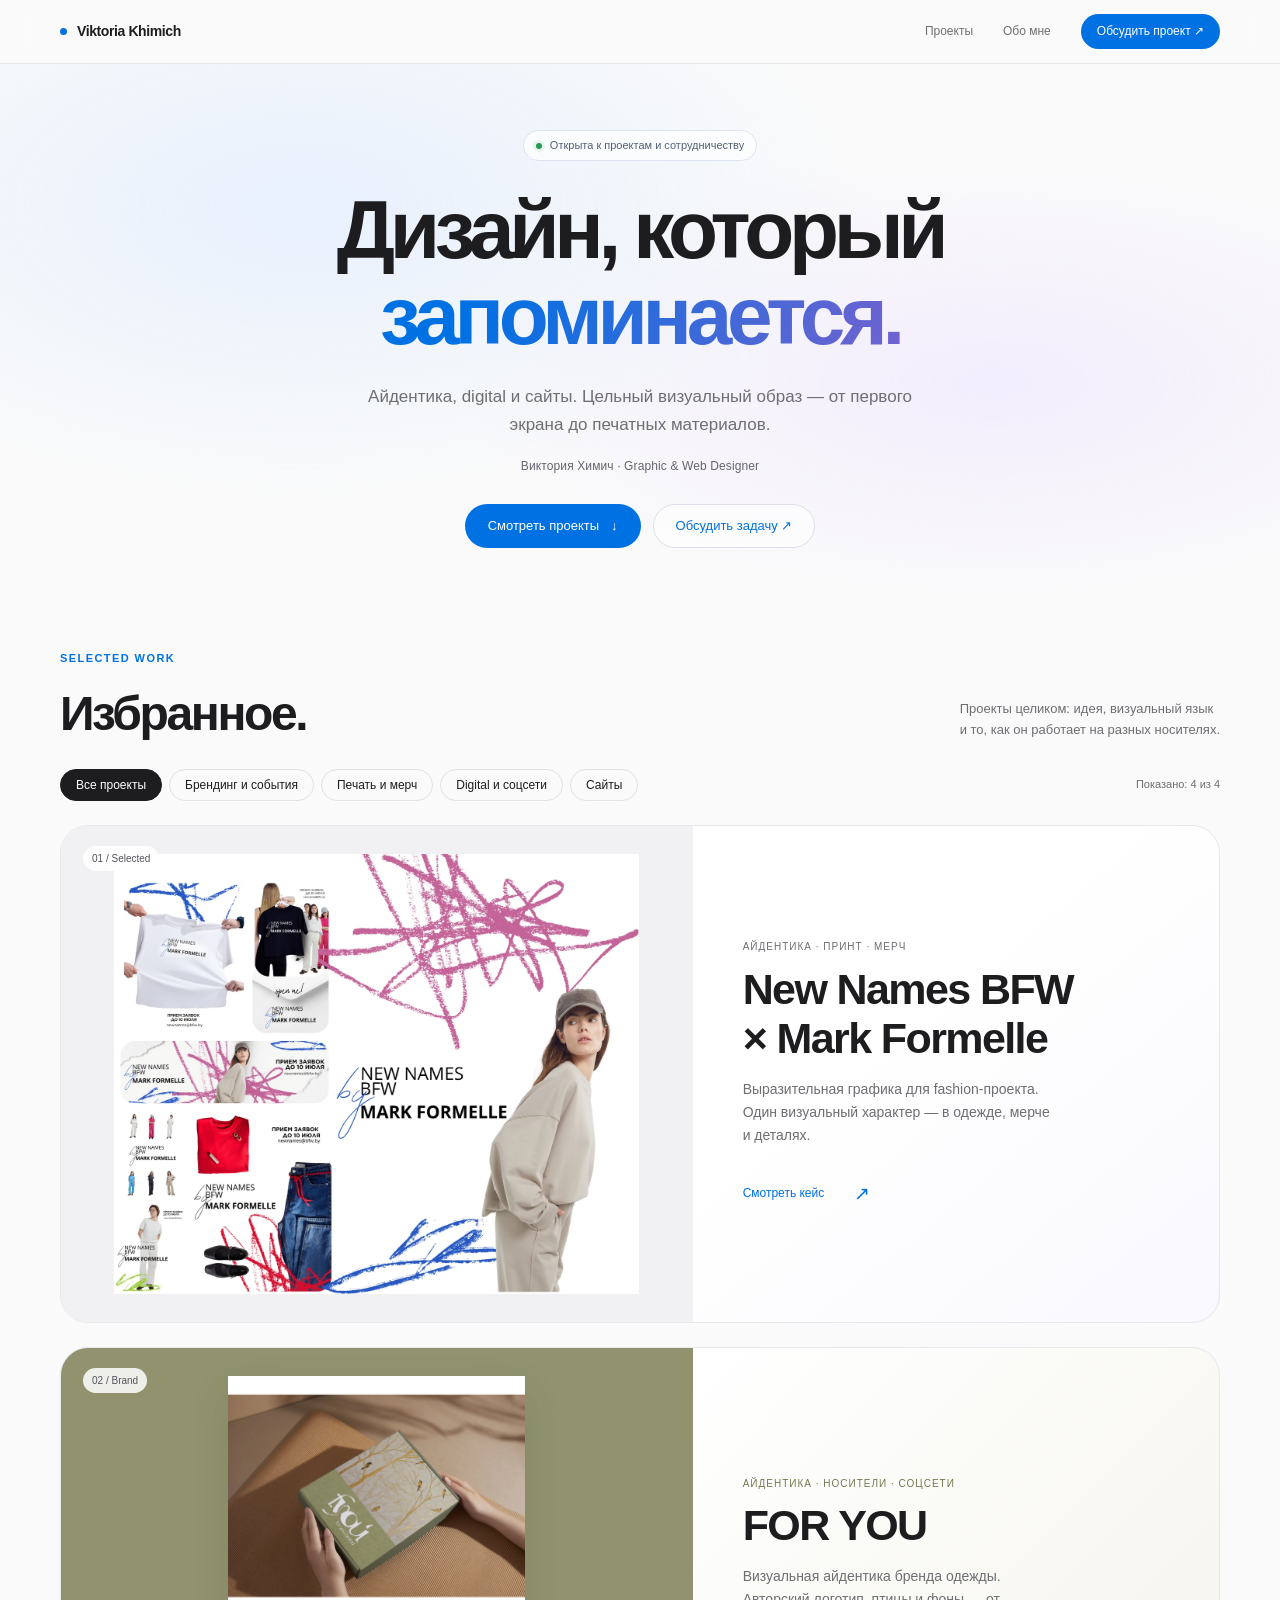
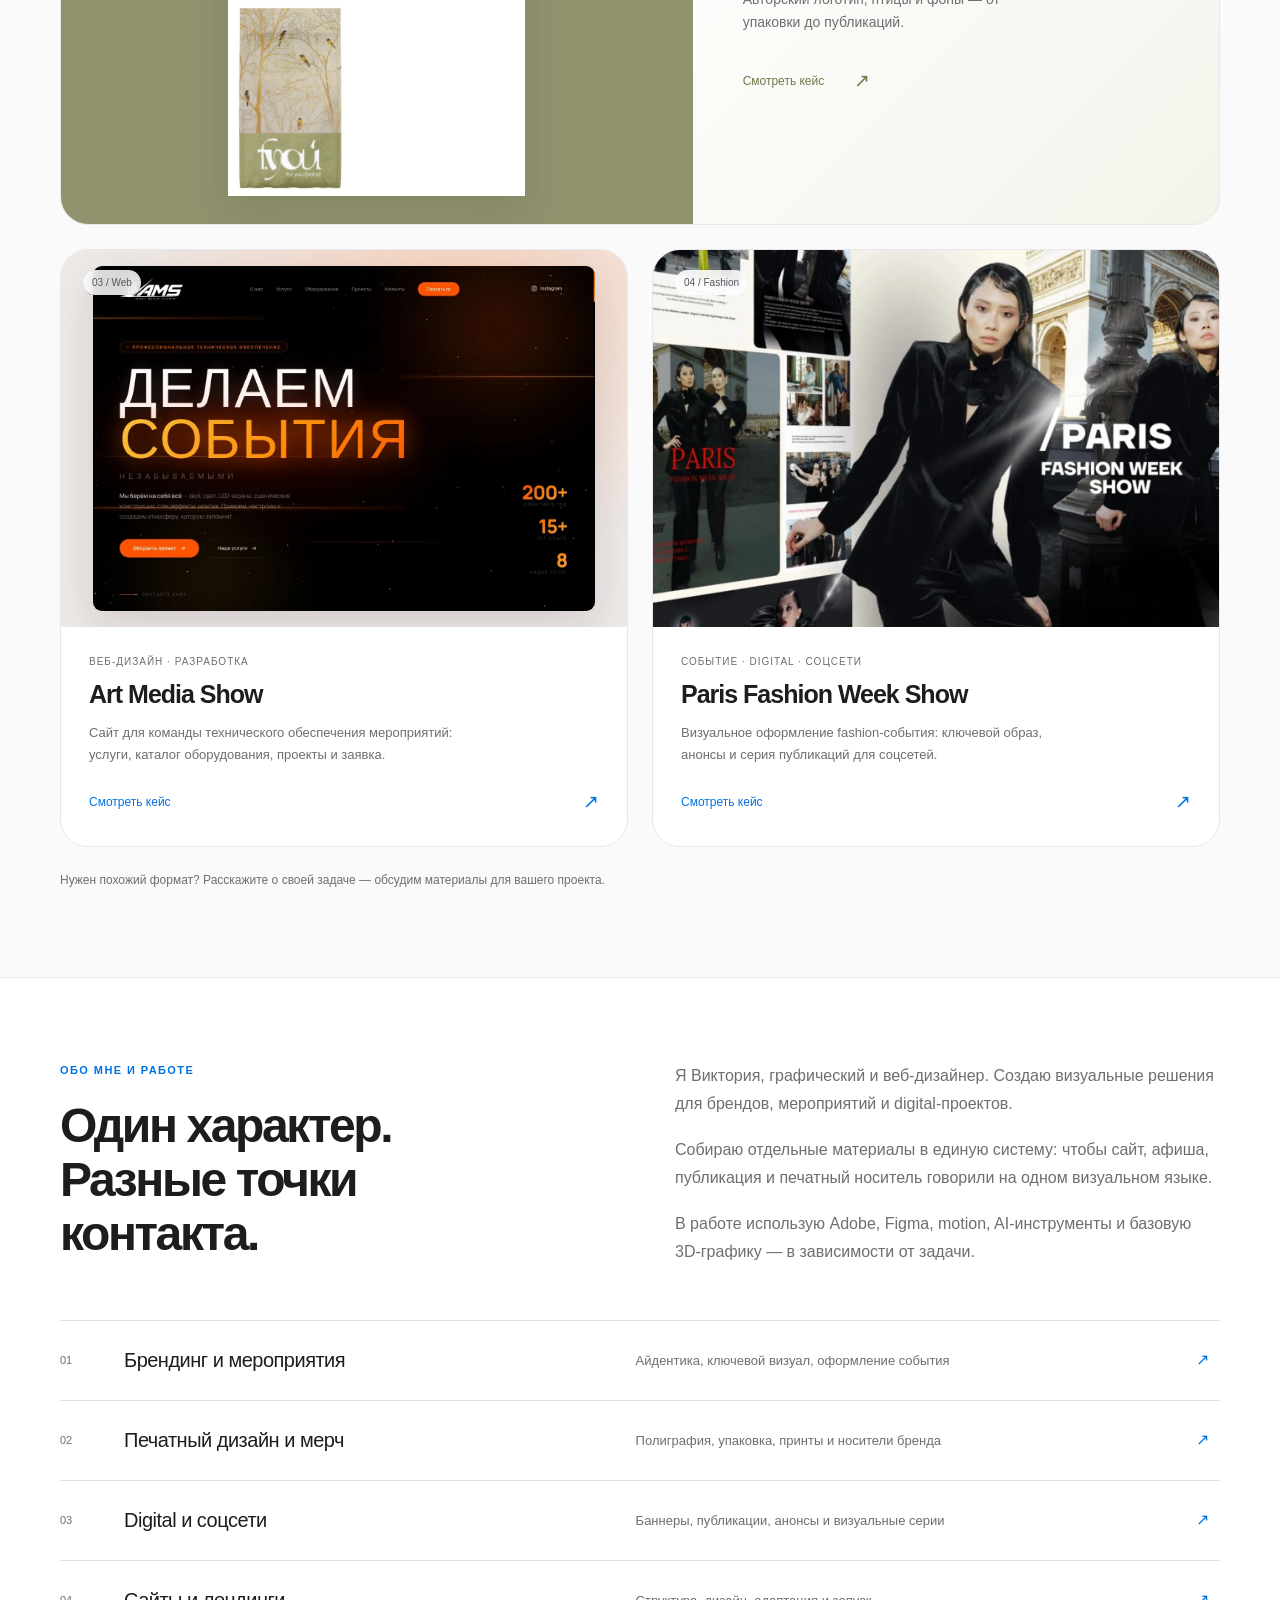
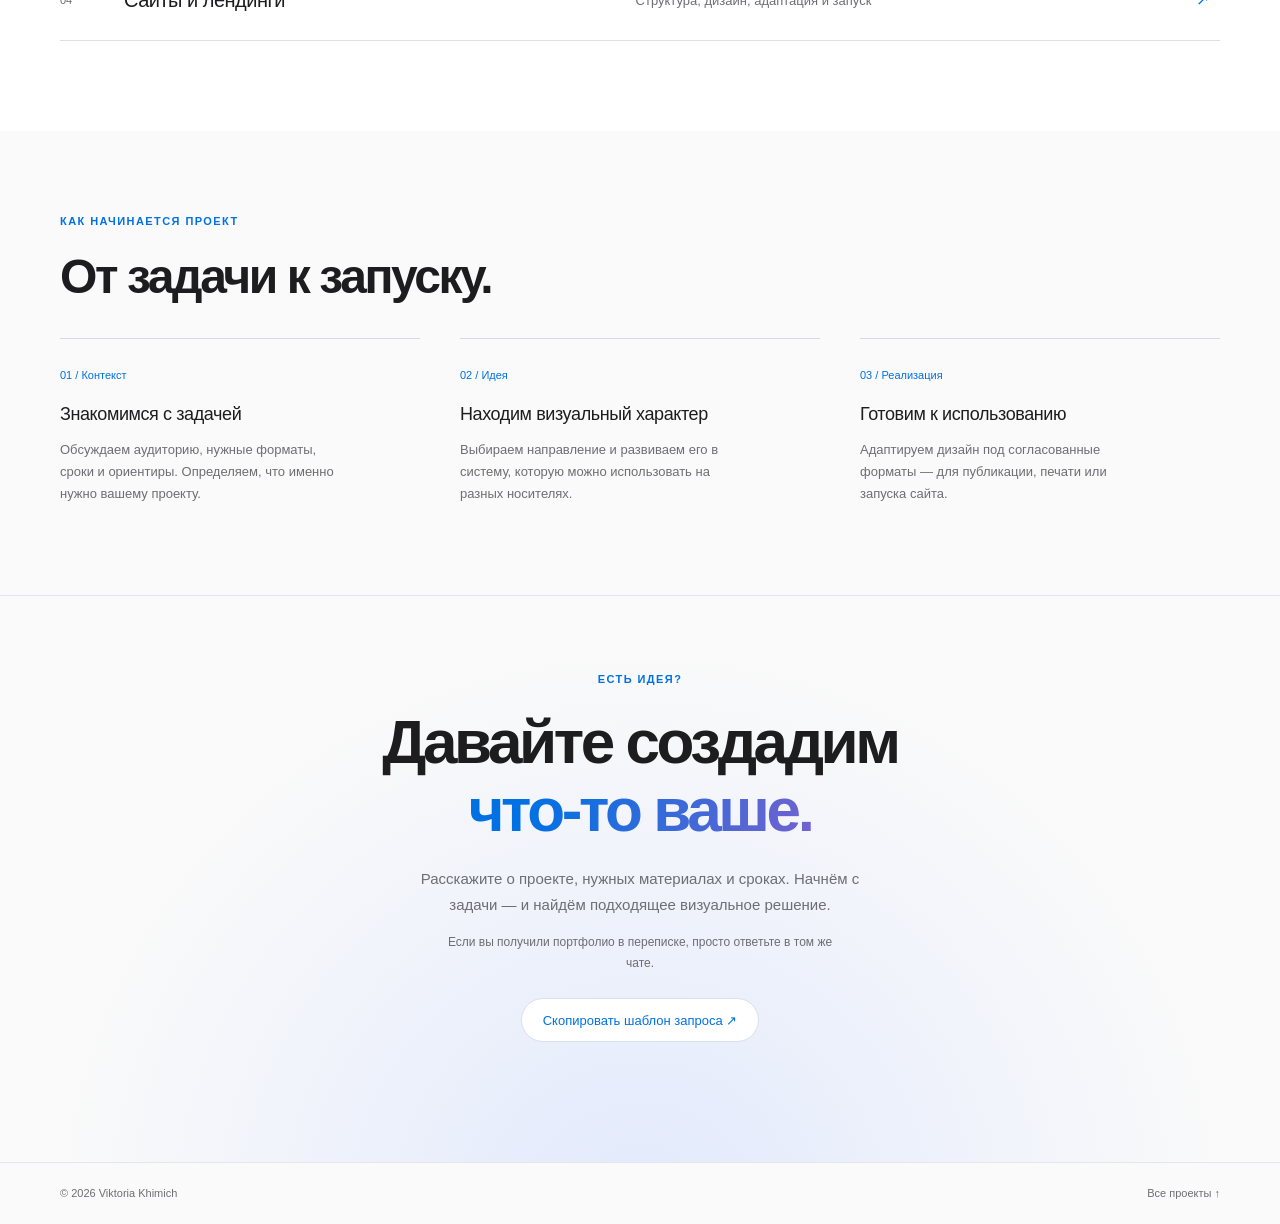
==== commit c801a142: "Add FOR YOU branding and social media case study" ====
--- a/index.html
+++ b/index.html
@@ -1,10 +1,10 @@
 <!DOCTYPE html>
 <html lang="ru"><head>
 <meta charset="utf-8"><meta name="viewport" content="width=device-width,initial-scale=1">
-<title>Виктория Химич — графический и веб-дизайнер</title><meta name="description" content="Портфолио Виктории Химич: айдентика, мероприятия, digital, печатный дизайн и сайты. New Names BFW × Mark Formelle, Art Media Show, Paris Fashion Week Show.">
+<title>Виктория Химич — графический и веб-дизайнер</title><meta name="description" content="Портфолио Виктории Химич: айдентика, мероприятия, digital, печатный дизайн и сайты. New Names BFW × Mark Formelle, FOR YOU, Art Media Show, Paris Fashion Week Show.">
 <meta name="theme-color" content="#fafafa"><link rel="canonical" href="https://vikkiwwats.github.io/vikportfolio/">
-<meta property="og:type" content="website"><meta property="og:locale" content="ru_RU"><meta property="og:title" content="Виктория Химич — графический и веб-дизайнер"><meta property="og:description" content="Портфолио Виктории Химич: айдентика, мероприятия, digital, печатный дизайн и сайты. New Names BFW × Mark Formelle, Art Media Show, Paris Fashion Week Show."><meta property="og:url" content="https://vikkiwwats.github.io/vikportfolio/"><meta property="og:image" content="https://vikkiwwats.github.io/vikportfolio/assets/images/bfw-identity.webp"><meta name="twitter:card" content="summary_large_image">
-<link rel="icon" type="image/svg+xml" href="assets/favicon.svg"><link rel="stylesheet" href="assets/portfolio.css"><script src="assets/portfolio.js" defer></script>
+<meta property="og:type" content="website"><meta property="og:locale" content="ru_RU"><meta property="og:title" content="Виктория Химич — графический и веб-дизайнер"><meta property="og:description" content="Портфолио Виктории Химич: айдентика, мероприятия, digital, печатный дизайн и сайты. New Names BFW × Mark Formelle, FOR YOU, Art Media Show, Paris Fashion Week Show."><meta property="og:url" content="https://vikkiwwats.github.io/vikportfolio/"><meta property="og:image" content="https://vikkiwwats.github.io/vikportfolio/assets/images/bfw-identity.webp"><meta name="twitter:card" content="summary_large_image">
+<link rel="icon" type="image/svg+xml" href="assets/favicon.svg"><link rel="stylesheet" href="assets/portfolio.css"><link rel="stylesheet" href="assets/foryou.css"><script src="assets/portfolio.js" defer></script>
 </head><body><a class="skip-link" href="#main">Перейти к содержимому</a>
 <header class="site-header"><div class="container nav-inner">
 <a class="site-brand" href="index.html" aria-label="Виктория Химич — главная"><span class="brand-dot" aria-hidden="true"></span>Viktoria Khimich</a>
@@ -18,16 +18,19 @@
 </div></section>
 <section class="work container" id="work" aria-labelledby="work-title">
 <div class="section-header"><div><span class="eyebrow">Selected work</span><h2 id="work-title">Избранное.</h2></div><p>Проекты целиком: идея, визуальный язык<br>и то, как он работает на разных носителях.</p></div>
-<div class="filter-row"><div class="filters" role="group" aria-label="Выбрать направление"><button class="filter" type="button" data-filter="all" aria-pressed="true" aria-controls="projects">Все проекты</button><button class="filter" type="button" data-filter="brand" aria-pressed="false" aria-controls="projects">Брендинг и события</button><button class="filter" type="button" data-filter="print" aria-pressed="false" aria-controls="projects">Печать и мерч</button><button class="filter" type="button" data-filter="digital" aria-pressed="false" aria-controls="projects">Digital и соцсети</button><button class="filter" type="button" data-filter="web" aria-pressed="false" aria-controls="projects">Сайты</button></div><span class="project-count" role="status" aria-live="polite" data-project-count>Показано: 3 из 3</span></div>
-<div class="projects" id="projects" data-visible-count="3">
+<div class="filter-row"><div class="filters" role="group" aria-label="Выбрать направление"><button class="filter" type="button" data-filter="all" aria-pressed="true" aria-controls="projects">Все проекты</button><button class="filter" type="button" data-filter="brand" aria-pressed="false" aria-controls="projects">Брендинг и события</button><button class="filter" type="button" data-filter="print" aria-pressed="false" aria-controls="projects">Печать и мерч</button><button class="filter" type="button" data-filter="digital" aria-pressed="false" aria-controls="projects">Digital и соцсети</button><button class="filter" type="button" data-filter="web" aria-pressed="false" aria-controls="projects">Сайты</button></div><span class="project-count" role="status" aria-live="polite" data-project-count>Показано: 4 из 4</span></div>
+<div class="projects" id="projects" data-visible-count="4">
 <a class="project-card featured" href="project-bfw.html" data-categories="brand print" aria-labelledby="bfw-title">
 <div class="project-visual"><img src="assets/images/bfw-identity.webp" width="1352" height="1133" alt="Айдентика New Names BFW by Mark Formelle: одежда и мерч с розовыми и синими графическими акцентами" fetchpriority="high"><span class="project-number" aria-hidden="true">01 / Selected</span></div>
 <div class="project-body"><p class="project-kicker">Айдентика · принт · мерч</p><h3 class="project-title" id="bfw-title">New Names BFW<br>× Mark Formelle</h3><p class="project-description">Выразительная графика для fashion-проекта. Один визуальный характер — в одежде, мерче и деталях.</p><div class="project-foot"><span>Смотреть кейс</span><span class="project-arrow" aria-hidden="true">↗</span></div></div></a>
+<a class="project-card featured foryou-card" href="for-you.html" data-categories="brand print digital" aria-labelledby="foryou-title" data-reveal>
+<div class="project-visual"><img src="assets/images/for-you/packaging.webp" width="1200" height="1698" alt="Упаковка FOR YOU: оливковый цвет, золотистые ветви с птицами и логотип бренда одежды" loading="lazy"><span class="project-number" aria-hidden="true">02 / Brand</span></div>
+<div class="project-body"><p class="project-kicker">Айдентика · носители · соцсети</p><h3 class="project-title" id="foryou-title">FOR YOU</h3><p class="project-description">Визуальная айдентика бренда одежды. Авторский логотип, птицы и фоны — от упаковки до публикаций.</p><div class="project-foot"><span>Смотреть кейс</span><span class="project-arrow" aria-hidden="true">↗</span></div></div></a>
 <a class="project-card" href="art-media-show.html" data-categories="web" aria-labelledby="ams-title" data-reveal>
-<div class="project-visual ams-preview"><img src="assets/images/ams-cover.webp" width="1360" height="934" alt="Первый экран сайта Art Media Show: чёрный фон, оранжевый свет и крупная типографика" loading="lazy"><span class="project-number" aria-hidden="true">02 / Web</span></div>
+<div class="project-visual ams-preview"><img src="assets/images/ams-cover.webp" width="1360" height="934" alt="Первый экран сайта Art Media Show: чёрный фон, оранжевый свет и крупная типографика" loading="lazy"><span class="project-number" aria-hidden="true">03 / Web</span></div>
 <div class="project-body"><p class="project-kicker">Веб-дизайн · разработка</p><h3 class="project-title" id="ams-title">Art Media Show</h3><p class="project-description">Сайт для команды технического обеспечения мероприятий: услуги, каталог оборудования, проекты и заявка.</p><div class="project-foot"><span>Смотреть кейс</span><span class="project-arrow" aria-hidden="true">↗</span></div></div></a>
 <a class="project-card" href="pfwshow.html" data-categories="brand digital" aria-labelledby="pfw-title" data-reveal>
-<div class="project-visual"><img src="assets/images/pfw-cover.webp" width="1600" height="900" alt="Визуальная подборка Paris Fashion Week Show с обложками и постами о показе" loading="lazy"><span class="project-number" aria-hidden="true">03 / Fashion</span></div>
+<div class="project-visual"><img src="assets/images/pfw-cover.webp" width="1600" height="900" alt="Визуальная подборка Paris Fashion Week Show с обложками и постами о показе" loading="lazy"><span class="project-number" aria-hidden="true">04 / Fashion</span></div>
 <div class="project-body"><p class="project-kicker">Событие · digital · соцсети</p><h3 class="project-title" id="pfw-title">Paris Fashion Week Show</h3><p class="project-description">Визуальное оформление fashion-события: ключевой образ, анонсы и серия публикаций для соцсетей.</p><div class="project-foot"><span>Смотреть кейс</span><span class="project-arrow" aria-hidden="true">↗</span></div></div></a>
 </div><p class="work-bottom">Нужен похожий формат? Расскажите о своей задаче — обсудим материалы для вашего проекта.</p></section>
 <section class="services-section" id="about"><div class="container"><div class="split-heading" data-reveal><div><span class="eyebrow">Обо мне и работе</span><h2 class="section-title">Один характер.<br>Разные точки контакта.</h2></div><div class="body-copy"><p>Я Виктория, графический и веб-дизайнер. Создаю визуальные решения для брендов, мероприятий и digital-проектов.</p><p>Собираю отдельные материалы в единую систему: чтобы сайт, афиша, публикация и печатный носитель говорили на одном визуальном языке.</p><p>В работе использую Adobe, Figma, motion, AI-инструменты и базовую 3D-графику — в зависимости от задачи.</p></div></div>
--- a/assets/foryou.css
+++ b/assets/foryou.css
@@ -0,0 +1,44 @@
+/* FOR YOU: project presentation, scoped to its card and case page. */
+.project-card.foryou-card{background:linear-gradient(135deg,#fff 40%,#f4f3eb)}
+.foryou-card .project-visual{background:#90936e;padding:28px}
+.foryou-card .project-visual img{width:auto;height:100%;max-width:100%;max-height:420px;object-fit:contain;box-shadow:0 16px 36px #3a3b2920}
+.foryou-card .project-kicker{color:#74784e}
+.foryou-card .project-foot{color:#73784b}
+.fy-page{--fy-olive:#7c8053;--fy-gold:#b1904d;--fy-milk:#f3f0e8}
+.fy-page .case-hero::before{background:radial-gradient(ellipse at 78% 50%,#e8e8d980,transparent 65%)}
+.fy-page .fy-section-head .eyebrow,.fy-page .case-hero .eyebrow,.fy-page .case-section>.eyebrow,.fy-page .case-overview .eyebrow{color:var(--fy-olive)}
+.fy-page .fy-gradient{color:var(--fy-olive);background:linear-gradient(110deg,#777e4d,#ac8c4d 65%,#7f8558);background-clip:text;-webkit-background-clip:text;-webkit-text-fill-color:transparent}
+.fy-hero-board{display:grid;grid-template-columns:1fr 1fr;gap:24px;padding:44px;background:#eeeee6;border-radius:28px}
+.fy-hero-board figure{min-width:0}
+.fy-hero-board .image-link{border-radius:5px;max-width:430px;margin:auto;box-shadow:0 12px 35px #3d3f2910}
+.fy-hero-board img{width:100%;height:auto}
+.fy-section-head{display:flex;align-items:flex-end;justify-content:space-between;gap:32px}
+.fy-section-head .section-lead{max-width:390px;margin:0;font-size:13px}
+.fy-gallery{display:grid;grid-template-columns:repeat(3,minmax(0,1fr));gap:22px;align-items:start;margin-top:34px}
+.fy-gallery .image-link{border-radius:14px;background:#eeede8}
+.fy-gallery figcaption{font-size:11px;line-height:1.6;color:var(--muted);margin-top:12px}
+.fy-graphics-grid{display:grid;grid-template-columns:1fr 1fr;gap:24px;margin-top:34px}
+.fy-graphics-grid .image-link{border-radius:18px}
+.fy-graphics-grid figcaption{font-size:11px;color:var(--muted);line-height:1.6;margin-top:12px}
+.fy-color-story{display:grid;grid-template-columns:1fr 1fr 1fr;gap:12px;margin-top:32px}
+.fy-color{padding:25px 22px;border-radius:16px;min-height:105px;display:flex;flex-direction:column;justify-content:space-between;font-size:12px}
+.fy-color span{font-size:10px;opacity:.8}
+.fy-color.milk{background:#f1eee6;color:#646453;border:1px solid #e4e1d9}
+.fy-color.olive{background:#8a8e5b;color:white}
+.fy-color.gold{background:linear-gradient(115deg,#d0b36a,#ab8a44 38%,#e4cf96 72%,#af914d);color:#3c3422}
+.fy-fabric-panel{display:grid;grid-template-columns:1fr 1fr;gap:65px;align-items:center;margin-top:45px}
+.fy-fabric-panel .image-link{max-width:420px}
+.fy-fabric-panel h3{font-size:30px;line-height:1.2;font-weight:500;letter-spacing:-1px}
+.fy-fabric-panel p{font-size:14px;line-height:1.8;color:var(--muted);margin-top:20px;max-width:400px}
+.fy-process{margin-top:32px;border-top:1px solid #dcdcd3;border-bottom:1px solid #dcdcd3}
+.fy-process summary{padding:19px 0;color:#656c43;font-size:13px;cursor:pointer;list-style-position:inside}
+.fy-process-body{display:grid;grid-template-columns:1fr 1fr;gap:40px;padding:12px 0 30px;align-items:center}
+.fy-process-body .image-link{max-width:390px}
+.fy-process-body p{font-size:13px;line-height:1.8;color:var(--muted);max-width:430px}
+.fy-caption-note{font-size:11px;color:var(--muted);line-height:1.7;margin-top:20px;max-width:750px}
+.fy-scope-list{list-style:none;padding:0;margin:24px 0 0;border-top:1px solid #dddcd4}
+.fy-scope-list li{padding:13px 0;border-bottom:1px solid #dddcd4;font-size:13px;color:var(--muted);display:flex;gap:10px}
+.fy-scope-list li::before{content:'↗';color:#82865a}
+.fy-page .case-next{margin-top:30px}
+@media(max-width:900px){.fy-hero-board{gap:18px;padding:28px}.fy-section-head{align-items:start;flex-direction:column;gap:20px}.fy-section-head .section-lead{max-width:600px}.fy-fabric-panel{gap:35px}}
+@media(max-width:640px){.foryou-card .project-visual{padding:20px;aspect-ratio:1.15}.foryou-card .project-visual img{max-height:none;width:auto;height:100%}.fy-hero-board{padding:15px;gap:12px;border-radius:18px}.fy-hero-board .image-link{border-radius:3px}.fy-gallery{grid-template-columns:1fr;gap:25px;margin-top:26px}.fy-gallery figure{width:100%;max-width:430px;margin:auto}.fy-gallery figcaption,.fy-graphics-grid figcaption{font-size:10px}.fy-graphics-grid{gap:14px;margin-top:26px}.fy-graphics-grid .image-link{border-radius:9px}.fy-color-story{gap:8px;margin-top:24px}.fy-color{padding:17px 12px;min-height:95px;font-size:11px;border-radius:12px}.fy-color span{font-size:8px}.fy-fabric-panel{grid-template-columns:1fr;gap:25px;margin-top:30px}.fy-fabric-panel figure{width:100%;max-width:430px;margin:auto}.fy-fabric-panel h3{font-size:27px}.fy-fabric-panel p{font-size:13px;margin-top:15px}.fy-process-body{grid-template-columns:1fr;gap:20px}.fy-process-body p{font-size:12px}.fy-process summary{font-size:12px}.fy-caption-note{font-size:10px}.fy-scope-list li{font-size:12px}}
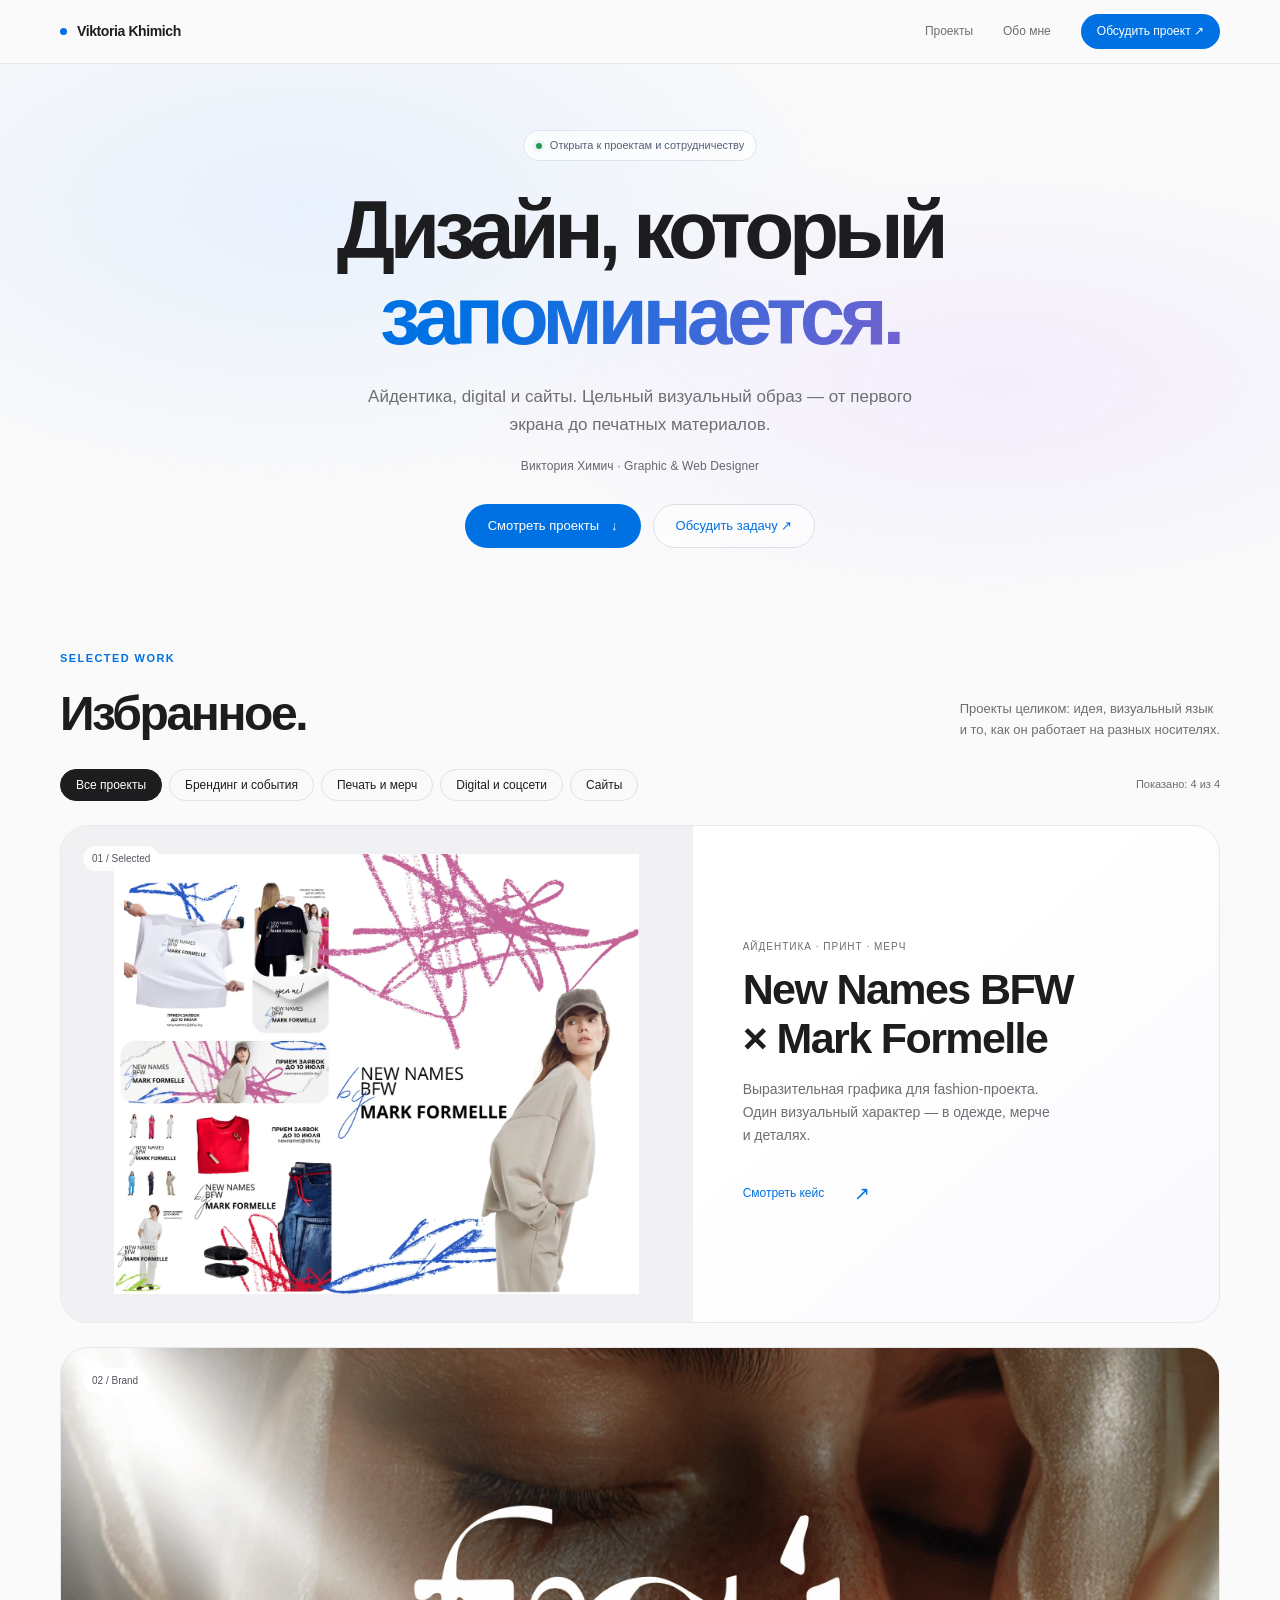
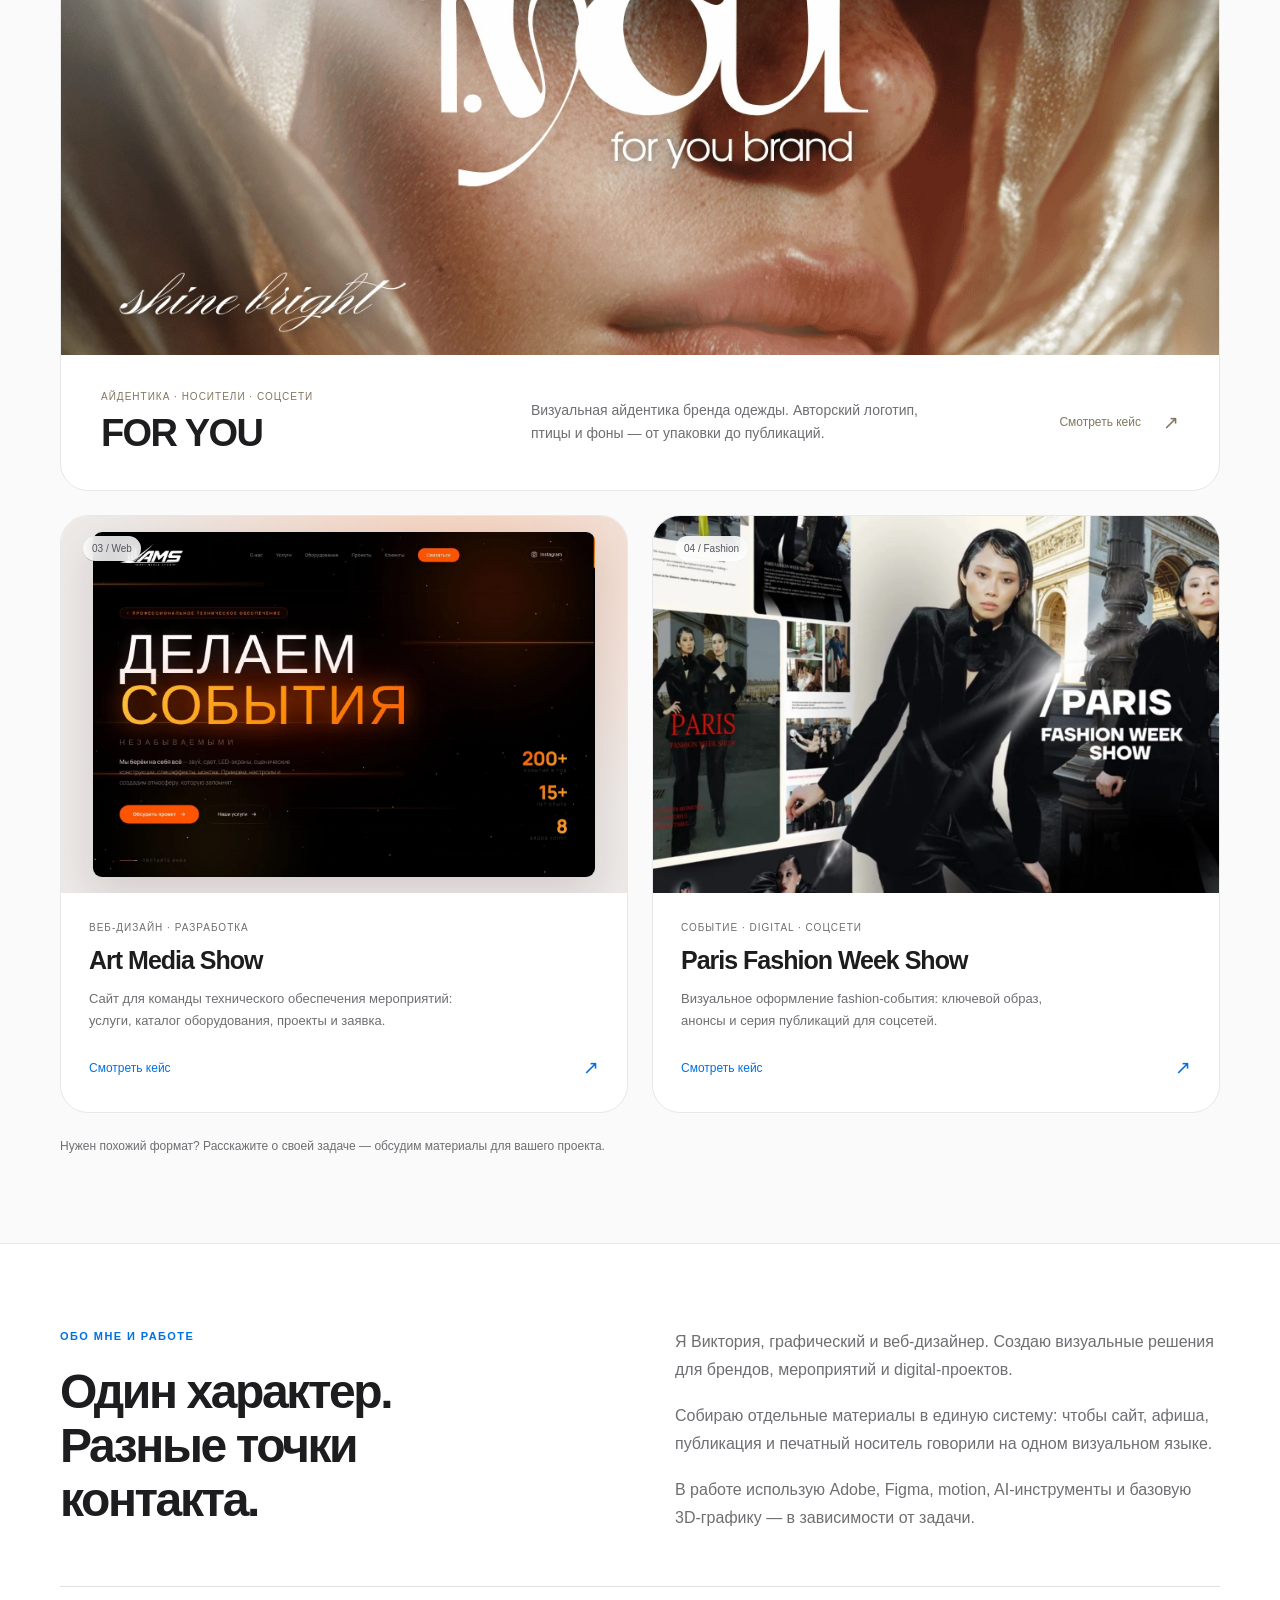
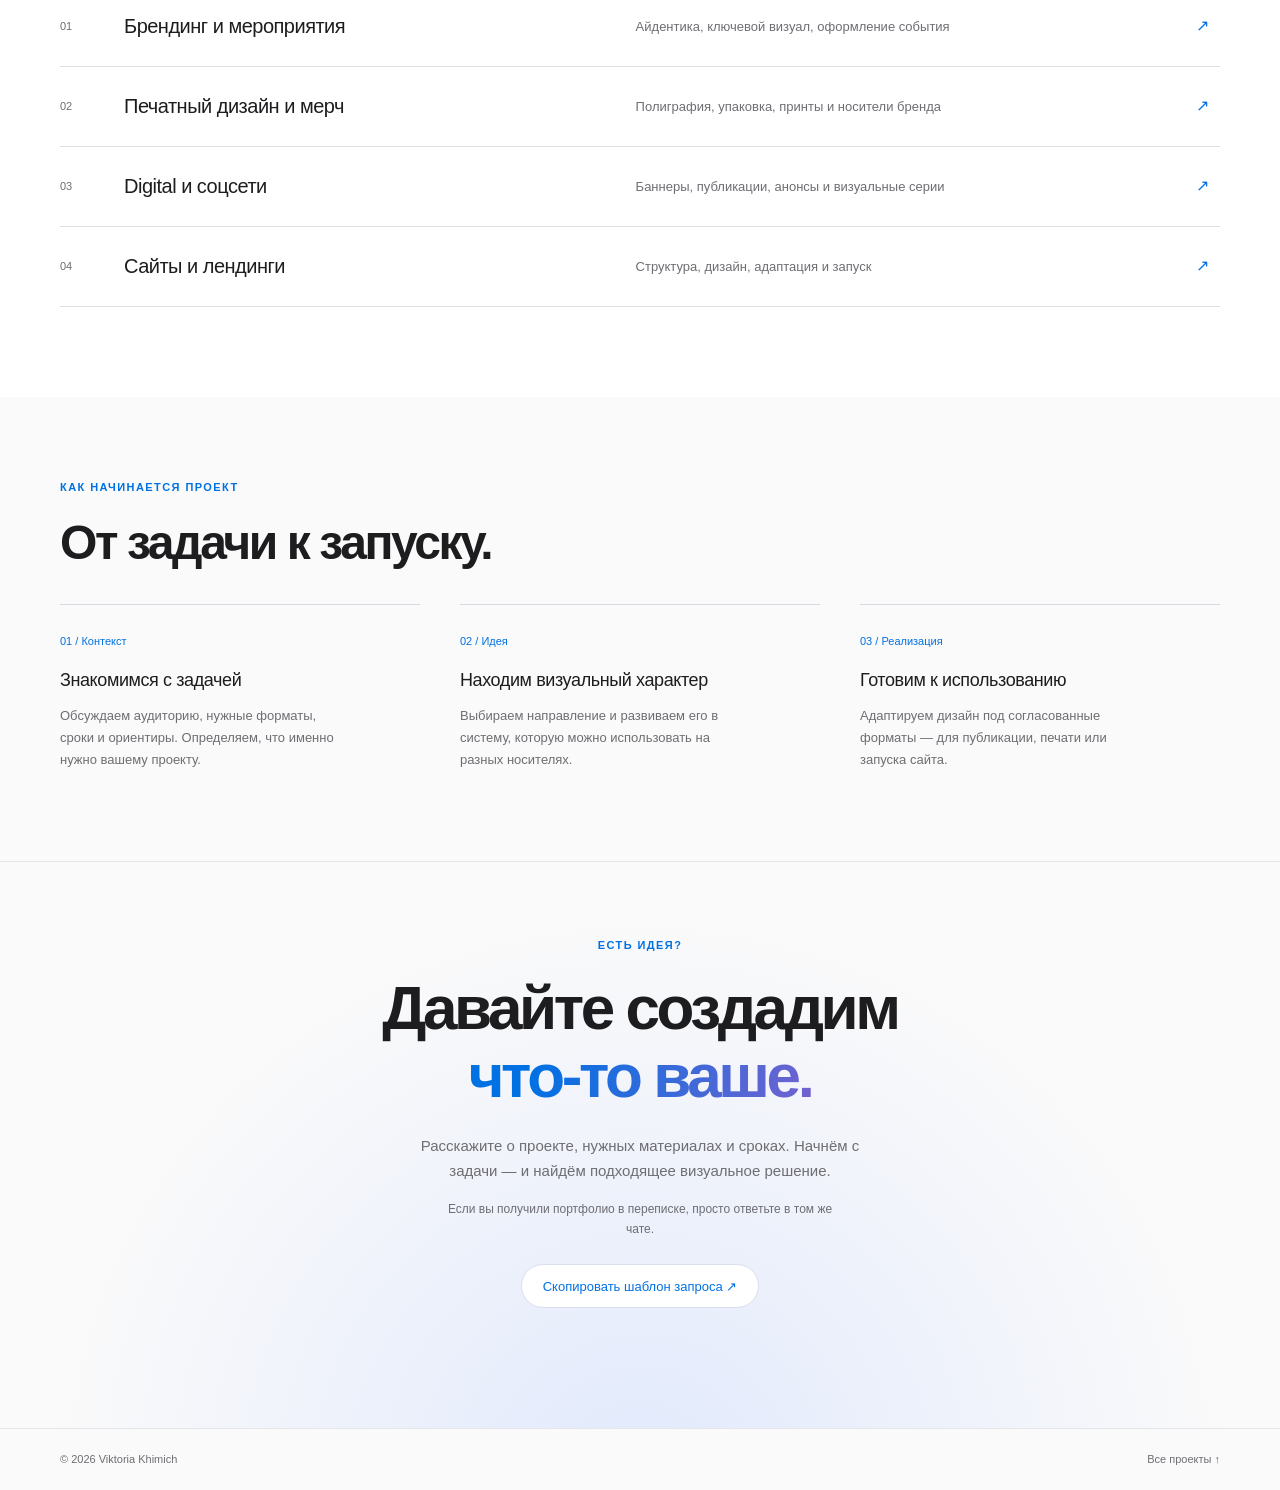
==== commit 3a3b28a1: "Refresh FOR YOU cover and case images from selected presentation" ====
--- a/index.html
+++ b/index.html
@@ -24,7 +24,7 @@
 <div class="project-visual"><img src="assets/images/bfw-identity.webp" width="1352" height="1133" alt="Айдентика New Names BFW by Mark Formelle: одежда и мерч с розовыми и синими графическими акцентами" fetchpriority="high"><span class="project-number" aria-hidden="true">01 / Selected</span></div>
 <div class="project-body"><p class="project-kicker">Айдентика · принт · мерч</p><h3 class="project-title" id="bfw-title">New Names BFW<br>× Mark Formelle</h3><p class="project-description">Выразительная графика для fashion-проекта. Один визуальный характер — в одежде, мерче и деталях.</p><div class="project-foot"><span>Смотреть кейс</span><span class="project-arrow" aria-hidden="true">↗</span></div></div></a>
 <a class="project-card featured foryou-card" href="for-you.html" data-categories="brand print digital" aria-labelledby="foryou-title" data-reveal>
-<div class="project-visual"><img src="assets/images/for-you/packaging.webp" width="1200" height="1698" alt="Упаковка FOR YOU: оливковый цвет, золотистые ветви с птицами и логотип бренда одежды" loading="lazy"><span class="project-number" aria-hidden="true">02 / Brand</span></div>
+<div class="project-visual"><img src="assets/images/for-you/editorial-cover.webp" width="1366" height="716" alt="FOR YOU: крупный портрет в молочной ткани с белым авторским логотипом" loading="lazy"><span class="project-number" aria-hidden="true">02 / Brand</span></div>
 <div class="project-body"><p class="project-kicker">Айдентика · носители · соцсети</p><h3 class="project-title" id="foryou-title">FOR YOU</h3><p class="project-description">Визуальная айдентика бренда одежды. Авторский логотип, птицы и фоны — от упаковки до публикаций.</p><div class="project-foot"><span>Смотреть кейс</span><span class="project-arrow" aria-hidden="true">↗</span></div></div></a>
 <a class="project-card" href="art-media-show.html" data-categories="web" aria-labelledby="ams-title" data-reveal>
 <div class="project-visual ams-preview"><img src="assets/images/ams-cover.webp" width="1360" height="934" alt="Первый экран сайта Art Media Show: чёрный фон, оранжевый свет и крупная типографика" loading="lazy"><span class="project-number" aria-hidden="true">03 / Web</span></div>
--- a/assets/foryou.css
+++ b/assets/foryou.css
@@ -1,44 +1,40 @@
-/* FOR YOU: project presentation, scoped to its card and case page. */
-.project-card.foryou-card{background:linear-gradient(135deg,#fff 40%,#f4f3eb)}
-.foryou-card .project-visual{background:#90936e;padding:28px}
-.foryou-card .project-visual img{width:auto;height:100%;max-width:100%;max-height:420px;object-fit:contain;box-shadow:0 16px 36px #3a3b2920}
-.foryou-card .project-kicker{color:#74784e}
-.foryou-card .project-foot{color:#73784b}
-.fy-page{--fy-olive:#7c8053;--fy-gold:#b1904d;--fy-milk:#f3f0e8}
-.fy-page .case-hero::before{background:radial-gradient(ellipse at 78% 50%,#e8e8d980,transparent 65%)}
-.fy-page .fy-section-head .eyebrow,.fy-page .case-hero .eyebrow,.fy-page .case-section>.eyebrow,.fy-page .case-overview .eyebrow{color:var(--fy-olive)}
-.fy-page .fy-gradient{color:var(--fy-olive);background:linear-gradient(110deg,#777e4d,#ac8c4d 65%,#7f8558);background-clip:text;-webkit-background-clip:text;-webkit-text-fill-color:transparent}
-.fy-hero-board{display:grid;grid-template-columns:1fr 1fr;gap:24px;padding:44px;background:#eeeee6;border-radius:28px}
-.fy-hero-board figure{min-width:0}
-.fy-hero-board .image-link{border-radius:5px;max-width:430px;margin:auto;box-shadow:0 12px 35px #3d3f2910}
-.fy-hero-board img{width:100%;height:auto}
+/* FOR YOU: the selected editorial presentation and its homepage cover. */
+.project-card.foryou-card{display:block;min-height:0;background:#fff}
+.foryou-card .project-visual{height:auto;aspect-ratio:1366/716;padding:0;background:#d9cdbc}
+.foryou-card .project-visual img{display:block;width:100%;height:auto;max-width:none;max-height:none;object-fit:contain;box-shadow:none}
+.foryou-card .project-body{display:grid;grid-template-columns:1fr 1.25fr auto;gap:8px 36px;align-items:center;padding:34px 40px}
+.foryou-card .project-kicker{grid-column:1;grid-row:1;margin:0;color:#81775f}
+.foryou-card .project-title{grid-column:1;grid-row:2;font-size:38px}
+.foryou-card .project-description{grid-column:2;grid-row:1/3;max-width:400px;margin:0}
+.foryou-card .project-foot{grid-column:3;grid-row:1/3;margin:0;gap:22px;color:#81775f;white-space:nowrap}
+.fy-page{--fy-olive:#8e8873;--fy-gold:#b1904d;--fy-milk:#f3eee6}
+.fy-page .case-hero::before{background:radial-gradient(ellipse at 78% 50%,#eee4d955,transparent 65%)}
+.fy-page .fy-section-head .eyebrow,.fy-page .case-hero .eyebrow,.fy-page .case-overview .eyebrow{color:#81775f}
+.fy-case-hero{padding:28px 0 30px}
+.fy-case-hero .back-link{margin-bottom:25px}
+.fy-case-hero h1{font-size:clamp(44px,6vw,72px)}
+.fy-case-hero .case-lead{font-size:17px;max-width:780px;margin-top:18px}
+.fy-editorial-cover{padding-bottom:16px}
+.fy-editorial-cover .image-link{border-radius:24px;background:#e9ded1}
+.fy-editorial-cover figcaption{margin-top:10px}
+.fy-project-summary .case-meta{margin-top:18px}
+.fy-project-summary .case-toolbar{margin-top:24px}
 .fy-section-head{display:flex;align-items:flex-end;justify-content:space-between;gap:32px}
 .fy-section-head .section-lead{max-width:390px;margin:0;font-size:13px}
 .fy-gallery{display:grid;grid-template-columns:repeat(3,minmax(0,1fr));gap:22px;align-items:start;margin-top:34px}
 .fy-gallery .image-link{border-radius:14px;background:#eeede8}
-.fy-gallery figcaption{font-size:11px;line-height:1.6;color:var(--muted);margin-top:12px}
-.fy-graphics-grid{display:grid;grid-template-columns:1fr 1fr;gap:24px;margin-top:34px}
-.fy-graphics-grid .image-link{border-radius:18px}
-.fy-graphics-grid figcaption{font-size:11px;color:var(--muted);line-height:1.6;margin-top:12px}
+.fy-gallery figcaption,.fy-editorial-pair figcaption,.fy-material-pair figcaption,.fy-print-details figcaption{font-size:11px;line-height:1.6;color:var(--muted);margin-top:12px}
+.fy-editorial-pair{display:grid;grid-template-columns:664fr 366fr;gap:24px;margin-top:34px;align-items:start}
+.fy-editorial-pair .image-link,.fy-material-pair .image-link,.fy-print-details .image-link{border-radius:18px}
+.fy-material-pair{display:grid;grid-template-columns:607fr 450fr;gap:24px;margin-top:34px;align-items:start}
+.fy-print-details{display:grid;grid-template-columns:336fr 410fr;gap:24px;margin:34px auto 0;width:min(100%,760px);align-items:start}
 .fy-color-story{display:grid;grid-template-columns:1fr 1fr 1fr;gap:12px;margin-top:32px}
 .fy-color{padding:25px 22px;border-radius:16px;min-height:105px;display:flex;flex-direction:column;justify-content:space-between;font-size:12px}
 .fy-color span{font-size:10px;opacity:.8}
-.fy-color.milk{background:#f1eee6;color:#646453;border:1px solid #e4e1d9}
-.fy-color.olive{background:#8a8e5b;color:white}
+.fy-color.milk{background:#f1e9df;color:#64594b;border:1px solid #e7ddd1}
+.fy-color.olive{background:#8e8873;color:white}
 .fy-color.gold{background:linear-gradient(115deg,#d0b36a,#ab8a44 38%,#e4cf96 72%,#af914d);color:#3c3422}
-.fy-fabric-panel{display:grid;grid-template-columns:1fr 1fr;gap:65px;align-items:center;margin-top:45px}
-.fy-fabric-panel .image-link{max-width:420px}
-.fy-fabric-panel h3{font-size:30px;line-height:1.2;font-weight:500;letter-spacing:-1px}
-.fy-fabric-panel p{font-size:14px;line-height:1.8;color:var(--muted);margin-top:20px;max-width:400px}
-.fy-process{margin-top:32px;border-top:1px solid #dcdcd3;border-bottom:1px solid #dcdcd3}
-.fy-process summary{padding:19px 0;color:#656c43;font-size:13px;cursor:pointer;list-style-position:inside}
-.fy-process-body{display:grid;grid-template-columns:1fr 1fr;gap:40px;padding:12px 0 30px;align-items:center}
-.fy-process-body .image-link{max-width:390px}
-.fy-process-body p{font-size:13px;line-height:1.8;color:var(--muted);max-width:430px}
-.fy-caption-note{font-size:11px;color:var(--muted);line-height:1.7;margin-top:20px;max-width:750px}
-.fy-scope-list{list-style:none;padding:0;margin:24px 0 0;border-top:1px solid #dddcd4}
-.fy-scope-list li{padding:13px 0;border-bottom:1px solid #dddcd4;font-size:13px;color:var(--muted);display:flex;gap:10px}
-.fy-scope-list li::before{content:'↗';color:#82865a}
+.fy-caption-note{font-size:11px;color:var(--muted);line-height:1.7;margin-top:25px;max-width:750px}
 .fy-page .case-next{margin-top:30px}
-@media(max-width:900px){.fy-hero-board{gap:18px;padding:28px}.fy-section-head{align-items:start;flex-direction:column;gap:20px}.fy-section-head .section-lead{max-width:600px}.fy-fabric-panel{gap:35px}}
-@media(max-width:640px){.foryou-card .project-visual{padding:20px;aspect-ratio:1.15}.foryou-card .project-visual img{max-height:none;width:auto;height:100%}.fy-hero-board{padding:15px;gap:12px;border-radius:18px}.fy-hero-board .image-link{border-radius:3px}.fy-gallery{grid-template-columns:1fr;gap:25px;margin-top:26px}.fy-gallery figure{width:100%;max-width:430px;margin:auto}.fy-gallery figcaption,.fy-graphics-grid figcaption{font-size:10px}.fy-graphics-grid{gap:14px;margin-top:26px}.fy-graphics-grid .image-link{border-radius:9px}.fy-color-story{gap:8px;margin-top:24px}.fy-color{padding:17px 12px;min-height:95px;font-size:11px;border-radius:12px}.fy-color span{font-size:8px}.fy-fabric-panel{grid-template-columns:1fr;gap:25px;margin-top:30px}.fy-fabric-panel figure{width:100%;max-width:430px;margin:auto}.fy-fabric-panel h3{font-size:27px}.fy-fabric-panel p{font-size:13px;margin-top:15px}.fy-process-body{grid-template-columns:1fr;gap:20px}.fy-process-body p{font-size:12px}.fy-process summary{font-size:12px}.fy-caption-note{font-size:10px}.fy-scope-list li{font-size:12px}}
+@media(max-width:900px){.foryou-card .project-body{display:block;padding:30px}.foryou-card .project-title{margin-top:10px}.foryou-card .project-description{margin-top:14px;max-width:600px}.foryou-card .project-foot{margin-top:22px;justify-content:space-between}.fy-section-head{align-items:start;flex-direction:column;gap:20px}.fy-section-head .section-lead{max-width:600px}}
+@media(max-width:640px){.foryou-card .project-visual{aspect-ratio:1366/716;padding:0;height:auto}.foryou-card .project-visual img{width:100%;height:auto;max-height:none}.foryou-card .project-body{padding:24px}.foryou-card .project-title{font-size:28px}.fy-case-hero{padding:24px 0}.fy-case-hero .back-link{margin-bottom:24px}.fy-case-hero .case-lead{font-size:14px;margin-top:16px}.fy-editorial-cover .image-link{border-radius:16px}.fy-editorial-cover{padding-bottom:8px}.fy-project-summary .case-meta{margin-top:16px}.fy-project-summary .case-toolbar{margin-top:22px}.fy-gallery{grid-template-columns:1fr;gap:25px;margin-top:26px}.fy-gallery figure{width:100%;max-width:430px;margin:auto}.fy-gallery figcaption,.fy-editorial-pair figcaption,.fy-material-pair figcaption,.fy-print-details figcaption{font-size:10px}.fy-editorial-pair{grid-template-columns:1fr;gap:24px;margin-top:26px}.fy-editorial-pair figure:last-child{width:min(100%,366px);margin:auto}.fy-material-pair,.fy-print-details{grid-template-columns:1fr;gap:24px;margin-top:26px}.fy-material-pair figure,.fy-print-details figure{width:100%;max-width:430px;margin:auto}.fy-print-details figure:first-child{max-width:336px}.fy-print-details figure:last-child{max-width:410px}.fy-color-story{gap:8px;margin-top:24px}.fy-color{padding:17px 12px;min-height:95px;font-size:11px;border-radius:12px}.fy-color span{font-size:8px}.fy-caption-note{font-size:10px}}
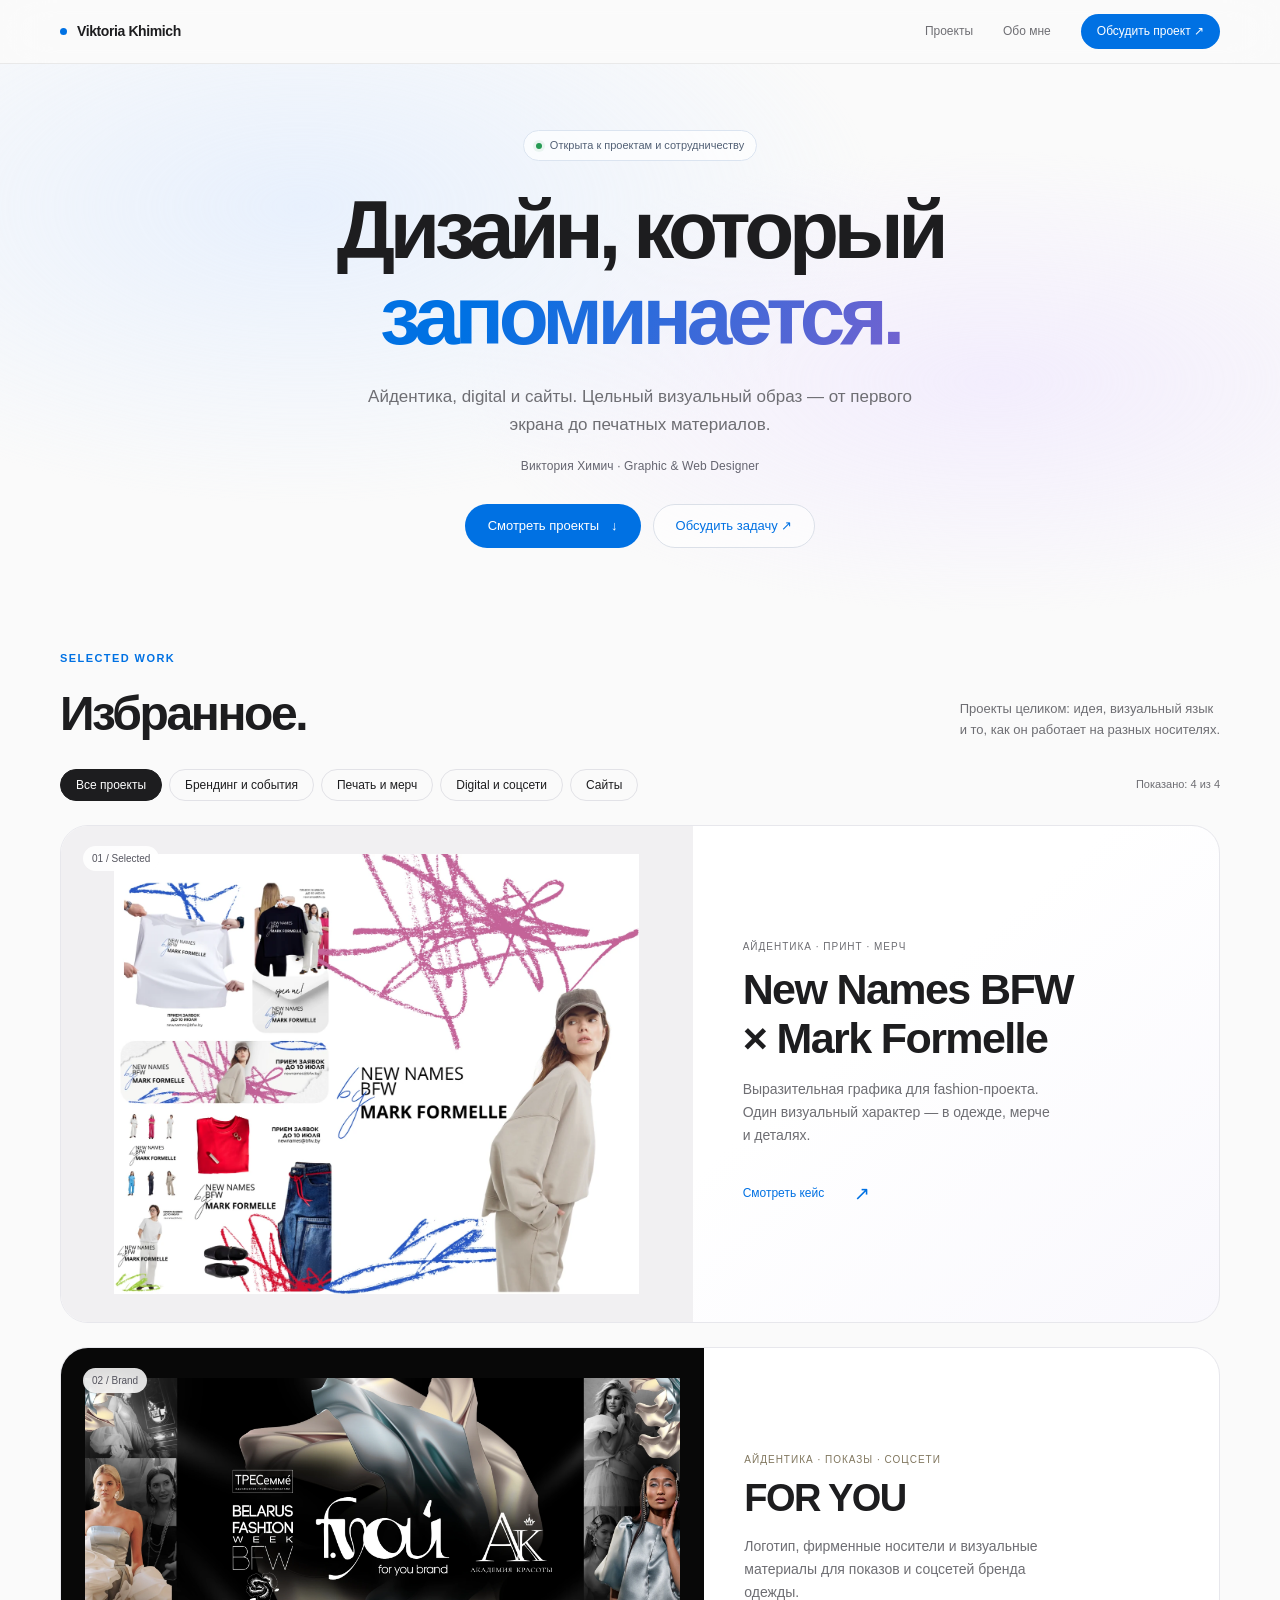
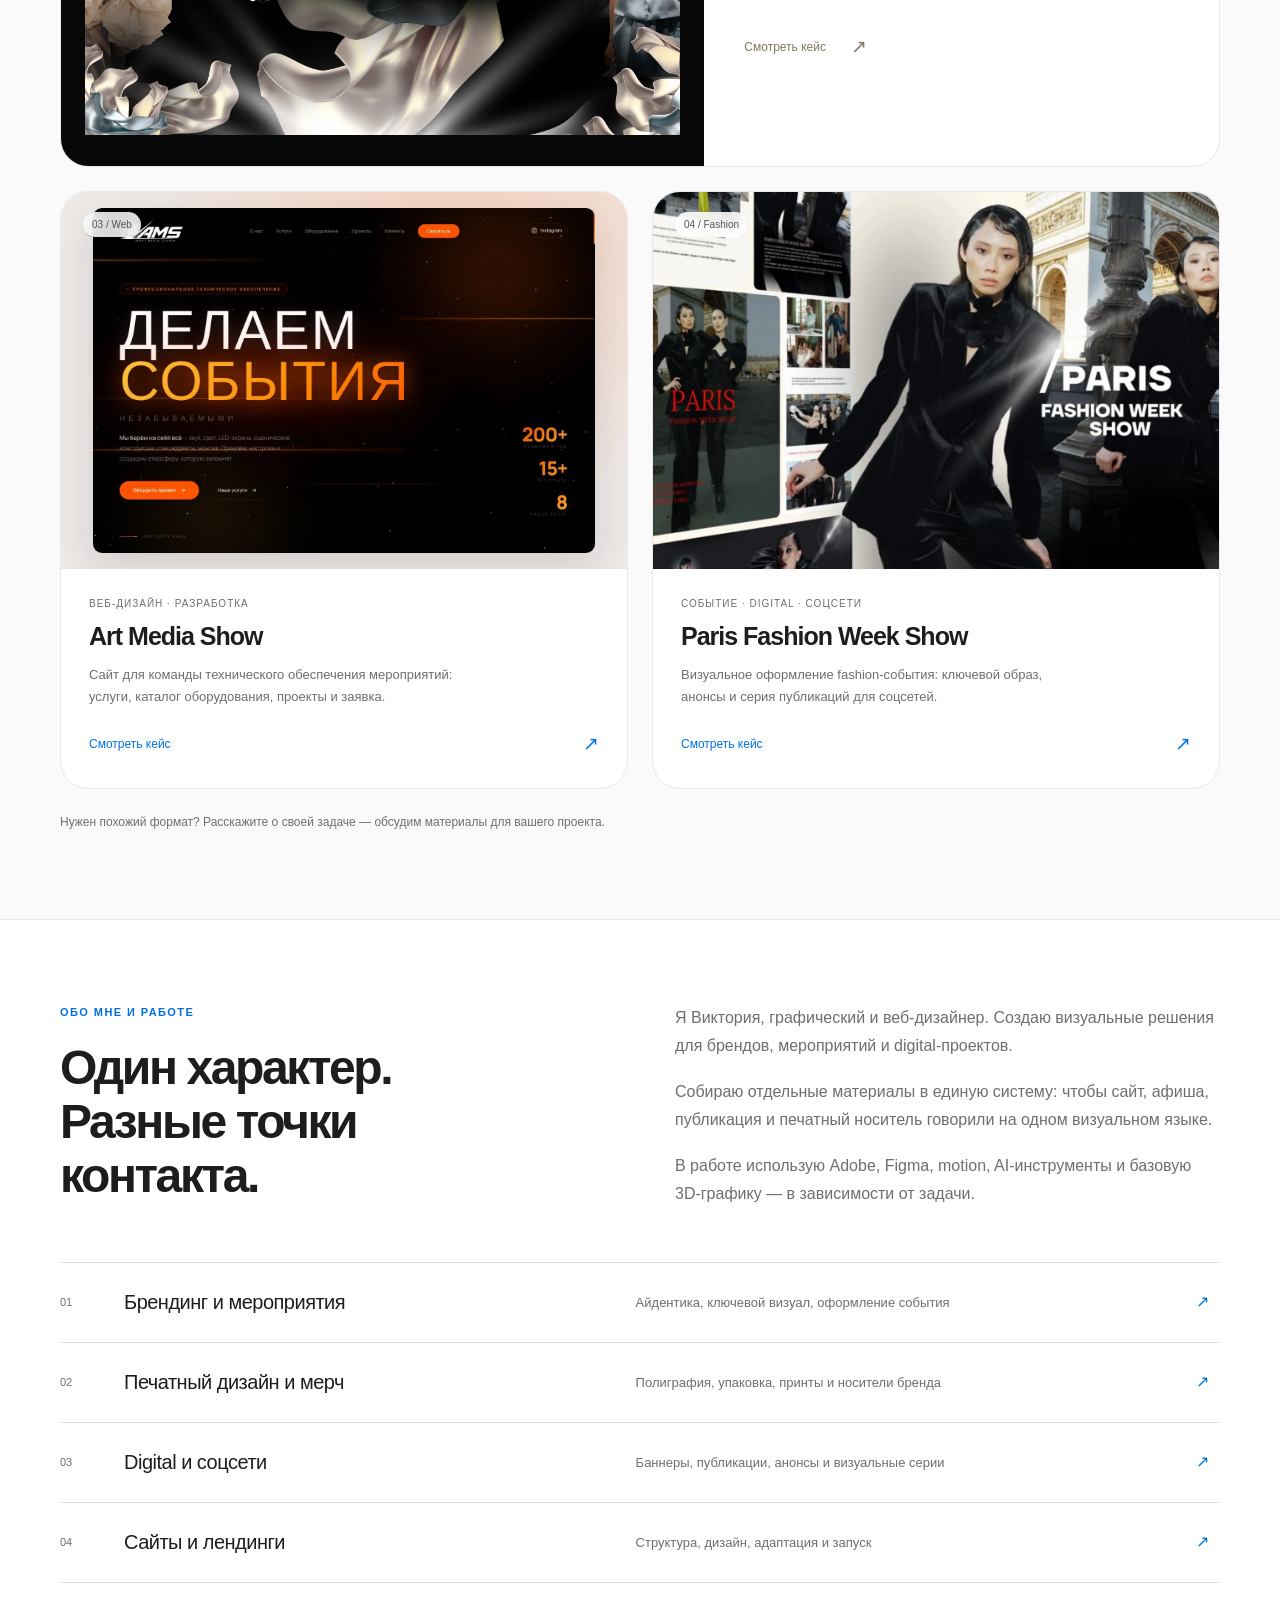
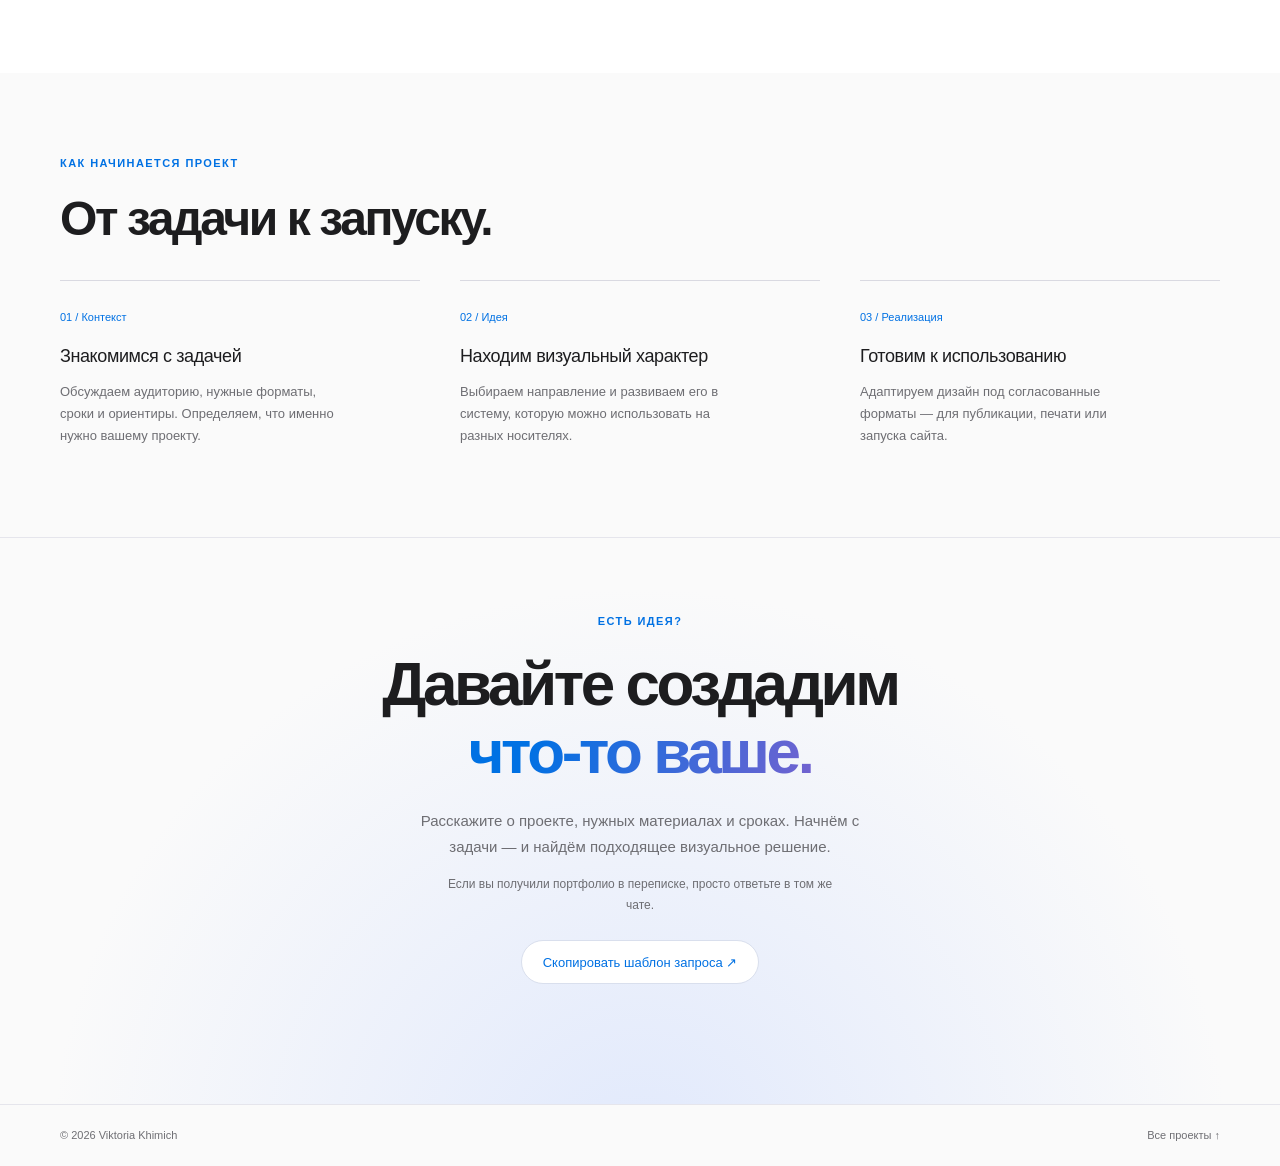
==== commit 6f8a8b0c: "Curate FOR YOU case with supplied show and print materials" ====
--- a/index.html
+++ b/index.html
@@ -24,8 +24,8 @@
 <div class="project-visual"><img src="assets/images/bfw-identity.webp" width="1352" height="1133" alt="Айдентика New Names BFW by Mark Formelle: одежда и мерч с розовыми и синими графическими акцентами" fetchpriority="high"><span class="project-number" aria-hidden="true">01 / Selected</span></div>
 <div class="project-body"><p class="project-kicker">Айдентика · принт · мерч</p><h3 class="project-title" id="bfw-title">New Names BFW<br>× Mark Formelle</h3><p class="project-description">Выразительная графика для fashion-проекта. Один визуальный характер — в одежде, мерче и деталях.</p><div class="project-foot"><span>Смотреть кейс</span><span class="project-arrow" aria-hidden="true">↗</span></div></div></a>
 <a class="project-card featured foryou-card" href="for-you.html" data-categories="brand print digital" aria-labelledby="foryou-title" data-reveal>
-<div class="project-visual"><img src="assets/images/for-you/editorial-cover.webp" width="1366" height="716" alt="FOR YOU: крупный портрет в молочной ткани с белым авторским логотипом" loading="lazy"><span class="project-number" aria-hidden="true">02 / Brand</span></div>
-<div class="project-body"><p class="project-kicker">Айдентика · носители · соцсети</p><h3 class="project-title" id="foryou-title">FOR YOU</h3><p class="project-description">Визуальная айдентика бренда одежды. Авторский логотип, птицы и фоны — от упаковки до публикаций.</p><div class="project-foot"><span>Смотреть кейс</span><span class="project-arrow" aria-hidden="true">↗</span></div></div></a>
+<div class="project-visual"><img src="assets/images/for-you/show-screen.webp" width="2048" height="1228" alt="Оформление экрана показа FOR YOU: логотип, фотографии коллекции и объёмные складки ткани" loading="lazy"><span class="project-number" aria-hidden="true">02 / Brand</span></div>
+<div class="project-body"><p class="project-kicker">Айдентика · показы · соцсети</p><h3 class="project-title" id="foryou-title">FOR YOU</h3><p class="project-description">Логотип, фирменные носители и визуальные материалы для показов и соцсетей бренда одежды.</p><div class="project-foot"><span>Смотреть кейс</span><span class="project-arrow" aria-hidden="true">↗</span></div></div></a>
 <a class="project-card" href="art-media-show.html" data-categories="web" aria-labelledby="ams-title" data-reveal>
 <div class="project-visual ams-preview"><img src="assets/images/ams-cover.webp" width="1360" height="934" alt="Первый экран сайта Art Media Show: чёрный фон, оранжевый свет и крупная типографика" loading="lazy"><span class="project-number" aria-hidden="true">03 / Web</span></div>
 <div class="project-body"><p class="project-kicker">Веб-дизайн · разработка</p><h3 class="project-title" id="ams-title">Art Media Show</h3><p class="project-description">Сайт для команды технического обеспечения мероприятий: услуги, каталог оборудования, проекты и заявка.</p><div class="project-foot"><span>Смотреть кейс</span><span class="project-arrow" aria-hidden="true">↗</span></div></div></a>
--- a/assets/foryou.css
+++ b/assets/foryou.css
@@ -1,12 +1,12 @@
-/* FOR YOU: the selected editorial presentation and its homepage cover. */
-.project-card.foryou-card{display:block;min-height:0;background:#fff}
-.foryou-card .project-visual{height:auto;aspect-ratio:1366/716;padding:0;background:#d9cdbc}
-.foryou-card .project-visual img{display:block;width:100%;height:auto;max-width:none;max-height:none;object-fit:contain;box-shadow:none}
-.foryou-card .project-body{display:grid;grid-template-columns:1fr 1.25fr auto;gap:8px 36px;align-items:center;padding:34px 40px}
-.foryou-card .project-kicker{grid-column:1;grid-row:1;margin:0;color:#81775f}
-.foryou-card .project-title{grid-column:1;grid-row:2;font-size:38px}
-.foryou-card .project-description{grid-column:2;grid-row:1/3;max-width:400px;margin:0}
-.foryou-card .project-foot{grid-column:3;grid-row:1/3;margin:0;gap:22px;color:#81775f;white-space:nowrap}
+/* FOR YOU: selected identity, show materials and compact brand applications. */
+.project-card.foryou-card{display:grid;grid-template-columns:1.25fr 1fr;min-height:420px;background:#fff}
+.foryou-card .project-visual{height:100%;aspect-ratio:auto;padding:24px;background:#080808}
+.foryou-card .project-visual img{width:100%;height:auto;max-width:100%;max-height:430px;object-fit:contain;box-shadow:none}
+.foryou-card .project-body{display:flex;flex-direction:column;align-items:flex-start;justify-content:center;padding:40px}
+.foryou-card .project-kicker{color:#81775f}
+.foryou-card .project-title{font-size:38px}
+.foryou-card .project-description{max-width:320px;font-size:14px}
+.foryou-card .project-foot{margin-top:28px;gap:25px;color:#81775f}
 .fy-page{--fy-olive:#8e8873;--fy-gold:#b1904d;--fy-milk:#f3eee6}
 .fy-page .case-hero::before{background:radial-gradient(ellipse at 78% 50%,#eee4d955,transparent 65%)}
 .fy-page .fy-section-head .eyebrow,.fy-page .case-hero .eyebrow,.fy-page .case-overview .eyebrow{color:#81775f}
@@ -15,26 +15,57 @@
 .fy-case-hero h1{font-size:clamp(44px,6vw,72px)}
 .fy-case-hero .case-lead{font-size:17px;max-width:780px;margin-top:18px}
 .fy-editorial-cover{padding-bottom:16px}
-.fy-editorial-cover .image-link{border-radius:24px;background:#e9ded1}
+.fy-editorial-cover .image-link{border-radius:24px;background:#080808}
 .fy-editorial-cover figcaption{margin-top:10px}
 .fy-project-summary .case-meta{margin-top:18px}
 .fy-project-summary .case-toolbar{margin-top:24px}
 .fy-section-head{display:flex;align-items:flex-end;justify-content:space-between;gap:32px}
 .fy-section-head .section-lead{max-width:390px;margin:0;font-size:13px}
-.fy-gallery{display:grid;grid-template-columns:repeat(3,minmax(0,1fr));gap:22px;align-items:start;margin-top:34px}
-.fy-gallery .image-link{border-radius:14px;background:#eeede8}
-.fy-gallery figcaption,.fy-editorial-pair figcaption,.fy-material-pair figcaption,.fy-print-details figcaption{font-size:11px;line-height:1.6;color:var(--muted);margin-top:12px}
-.fy-editorial-pair{display:grid;grid-template-columns:664fr 366fr;gap:24px;margin-top:34px;align-items:start}
-.fy-editorial-pair .image-link,.fy-material-pair .image-link,.fy-print-details .image-link{border-radius:18px}
-.fy-material-pair{display:grid;grid-template-columns:607fr 450fr;gap:24px;margin-top:34px;align-items:start}
-.fy-print-details{display:grid;grid-template-columns:336fr 410fr;gap:24px;margin:34px auto 0;width:min(100%,760px);align-items:start}
-.fy-color-story{display:grid;grid-template-columns:1fr 1fr 1fr;gap:12px;margin-top:32px}
-.fy-color{padding:25px 22px;border-radius:16px;min-height:105px;display:flex;flex-direction:column;justify-content:space-between;font-size:12px}
+.fy-logo-grid{display:grid;grid-template-columns:repeat(2,minmax(0,1fr));gap:24px;max-width:900px;margin:34px auto 0}
+.fy-logo-grid .image-link{border-radius:16px;background:#fff}
+.fy-logo-grid figcaption,.fy-identity-art figcaption,.fy-show-grid figcaption,.fy-carriers figcaption,.fy-certificate figcaption,.fy-social-grid figcaption{font-size:11px;line-height:1.6;color:var(--muted);margin-top:10px}
+.fy-identity-art{max-width:664px;margin:34px auto 0}
+.fy-identity-art .image-link{border-radius:18px}
+.fy-color-story{display:grid;grid-template-columns:1fr 1fr 1fr;gap:12px;max-width:664px;margin:24px auto 0}
+.fy-color{padding:22px;border-radius:16px;min-height:100px;display:flex;flex-direction:column;justify-content:space-between;font-size:12px}
 .fy-color span{font-size:10px;opacity:.8}
 .fy-color.milk{background:#f1e9df;color:#64594b;border:1px solid #e7ddd1}
 .fy-color.olive{background:#8e8873;color:white}
 .fy-color.gold{background:linear-gradient(115deg,#d0b36a,#ab8a44 38%,#e4cf96 72%,#af914d);color:#3c3422}
-.fy-caption-note{font-size:11px;color:var(--muted);line-height:1.7;margin-top:25px;max-width:750px}
+.fy-show-grid{display:grid;grid-template-columns:repeat(2,minmax(0,1fr));gap:24px;margin-top:34px}
+.fy-show-grid .image-link{display:flex;align-items:center;justify-content:center;height:560px;border-radius:18px;background:#080808}
+.fy-show-grid .image-link img{width:100%;height:100%;object-fit:contain}
+.fy-print-layout{display:grid;grid-template-columns:1.55fr .85fr;gap:32px;margin-top:34px;align-items:start}
+.fy-carriers{display:grid;grid-template-columns:repeat(2,minmax(0,1fr));gap:22px 18px}
+.fy-carrier .image-link{height:205px;padding:20px;display:flex;align-items:center;justify-content:center;background:#f0ece5;border-radius:16px}
+.fy-carrier .image-link img{width:auto;height:auto;max-width:100%;max-height:165px;object-fit:contain;box-shadow:0 5px 18px #40331e0c}
+.fy-carrier-bag .image-link img{max-width:min(100%,190px);max-height:145px}
+.fy-carrier-tag .image-link img{max-width:min(100%,120px);max-height:145px}
+.fy-certificate .image-link{padding:12px;border:1px solid #e6e1d8;background:white;border-radius:16px}
+.fy-certificate figcaption{text-align:center}
+.fy-caption-note{font-size:11px;color:var(--muted);line-height:1.7;margin-top:24px;max-width:750px}
+.fy-social-grid{display:grid;grid-template-columns:repeat(2,minmax(0,1fr));gap:24px;max-width:900px;margin:34px auto 0;align-items:start}
+.fy-social-grid .image-link{border-radius:18px;background:#eeede8}
 .fy-page .case-next{margin-top:30px}
-@media(max-width:900px){.foryou-card .project-body{display:block;padding:30px}.foryou-card .project-title{margin-top:10px}.foryou-card .project-description{margin-top:14px;max-width:600px}.foryou-card .project-foot{margin-top:22px;justify-content:space-between}.fy-section-head{align-items:start;flex-direction:column;gap:20px}.fy-section-head .section-lead{max-width:600px}}
-@media(max-width:640px){.foryou-card .project-visual{aspect-ratio:1366/716;padding:0;height:auto}.foryou-card .project-visual img{width:100%;height:auto;max-height:none}.foryou-card .project-body{padding:24px}.foryou-card .project-title{font-size:28px}.fy-case-hero{padding:24px 0}.fy-case-hero .back-link{margin-bottom:24px}.fy-case-hero .case-lead{font-size:14px;margin-top:16px}.fy-editorial-cover .image-link{border-radius:16px}.fy-editorial-cover{padding-bottom:8px}.fy-project-summary .case-meta{margin-top:16px}.fy-project-summary .case-toolbar{margin-top:22px}.fy-gallery{grid-template-columns:1fr;gap:25px;margin-top:26px}.fy-gallery figure{width:100%;max-width:430px;margin:auto}.fy-gallery figcaption,.fy-editorial-pair figcaption,.fy-material-pair figcaption,.fy-print-details figcaption{font-size:10px}.fy-editorial-pair{grid-template-columns:1fr;gap:24px;margin-top:26px}.fy-editorial-pair figure:last-child{width:min(100%,366px);margin:auto}.fy-material-pair,.fy-print-details{grid-template-columns:1fr;gap:24px;margin-top:26px}.fy-material-pair figure,.fy-print-details figure{width:100%;max-width:430px;margin:auto}.fy-print-details figure:first-child{max-width:336px}.fy-print-details figure:last-child{max-width:410px}.fy-color-story{gap:8px;margin-top:24px}.fy-color{padding:17px 12px;min-height:95px;font-size:11px;border-radius:12px}.fy-color span{font-size:8px}.fy-caption-note{font-size:10px}}
+@media(max-width:900px){
+ .foryou-card .project-body{padding:30px}.foryou-card .project-description{font-size:13px}
+ .fy-section-head{align-items:start;flex-direction:column;gap:20px}.fy-section-head .section-lead{max-width:600px}
+ .fy-print-layout{gap:22px;grid-template-columns:1.3fr 1fr}.fy-carrier .image-link{height:180px;padding:14px}
+ .fy-carrier .image-link img{max-height:145px}.fy-carrier-bag .image-link img,.fy-carrier-tag .image-link img{max-height:125px}
+ .fy-show-grid .image-link{height:440px}
+}
+@media(max-width:640px){
+ .project-card.foryou-card{display:block;min-height:0}.foryou-card .project-visual{height:auto;aspect-ratio:2048/1228;padding:12px}.foryou-card .project-visual img{width:100%;height:auto;max-height:none}
+ .foryou-card .project-body{padding:24px}.foryou-card .project-title{font-size:28px}.foryou-card .project-description{max-width:none}.foryou-card .project-foot{margin-top:22px}
+ .fy-case-hero{padding:24px 0}.fy-case-hero .back-link{margin-bottom:24px}.fy-case-hero .case-lead{font-size:14px;margin-top:16px}
+ .fy-editorial-cover .image-link{border-radius:16px}.fy-editorial-cover{padding-bottom:8px}.fy-project-summary .case-meta{margin-top:16px}.fy-project-summary .case-toolbar{margin-top:22px}
+ .fy-logo-grid{gap:12px;margin-top:26px}.fy-logo-grid .image-link{border-radius:12px}
+ .fy-identity-art,.fy-show-grid,.fy-social-grid{margin-top:26px}
+ .fy-logo-grid figcaption,.fy-identity-art figcaption,.fy-show-grid figcaption,.fy-carriers figcaption,.fy-certificate figcaption,.fy-social-grid figcaption{font-size:10px}
+ .fy-color-story{gap:8px;margin-top:20px}.fy-color{padding:17px 12px;min-height:95px;font-size:11px;border-radius:12px}.fy-color span{font-size:8px}
+ .fy-show-grid,.fy-social-grid{grid-template-columns:1fr;gap:24px}.fy-show-grid .image-link{height:auto}.fy-show-grid .image-link img{height:auto}
+ .fy-print-layout{grid-template-columns:1fr;gap:30px;margin-top:26px}.fy-carriers{gap:18px 12px}.fy-carrier .image-link{height:170px;padding:12px;border-radius:13px}
+ .fy-carrier .image-link img{max-height:140px}.fy-carrier-bag .image-link img,.fy-carrier-tag .image-link img{max-height:125px}
+ .fy-certificate{width:min(100%,310px);margin:auto}.fy-certificate .image-link{padding:10px}.fy-caption-note{font-size:10px}
+ .fy-social-grid figure{width:100%;max-width:430px;margin:auto}
+}
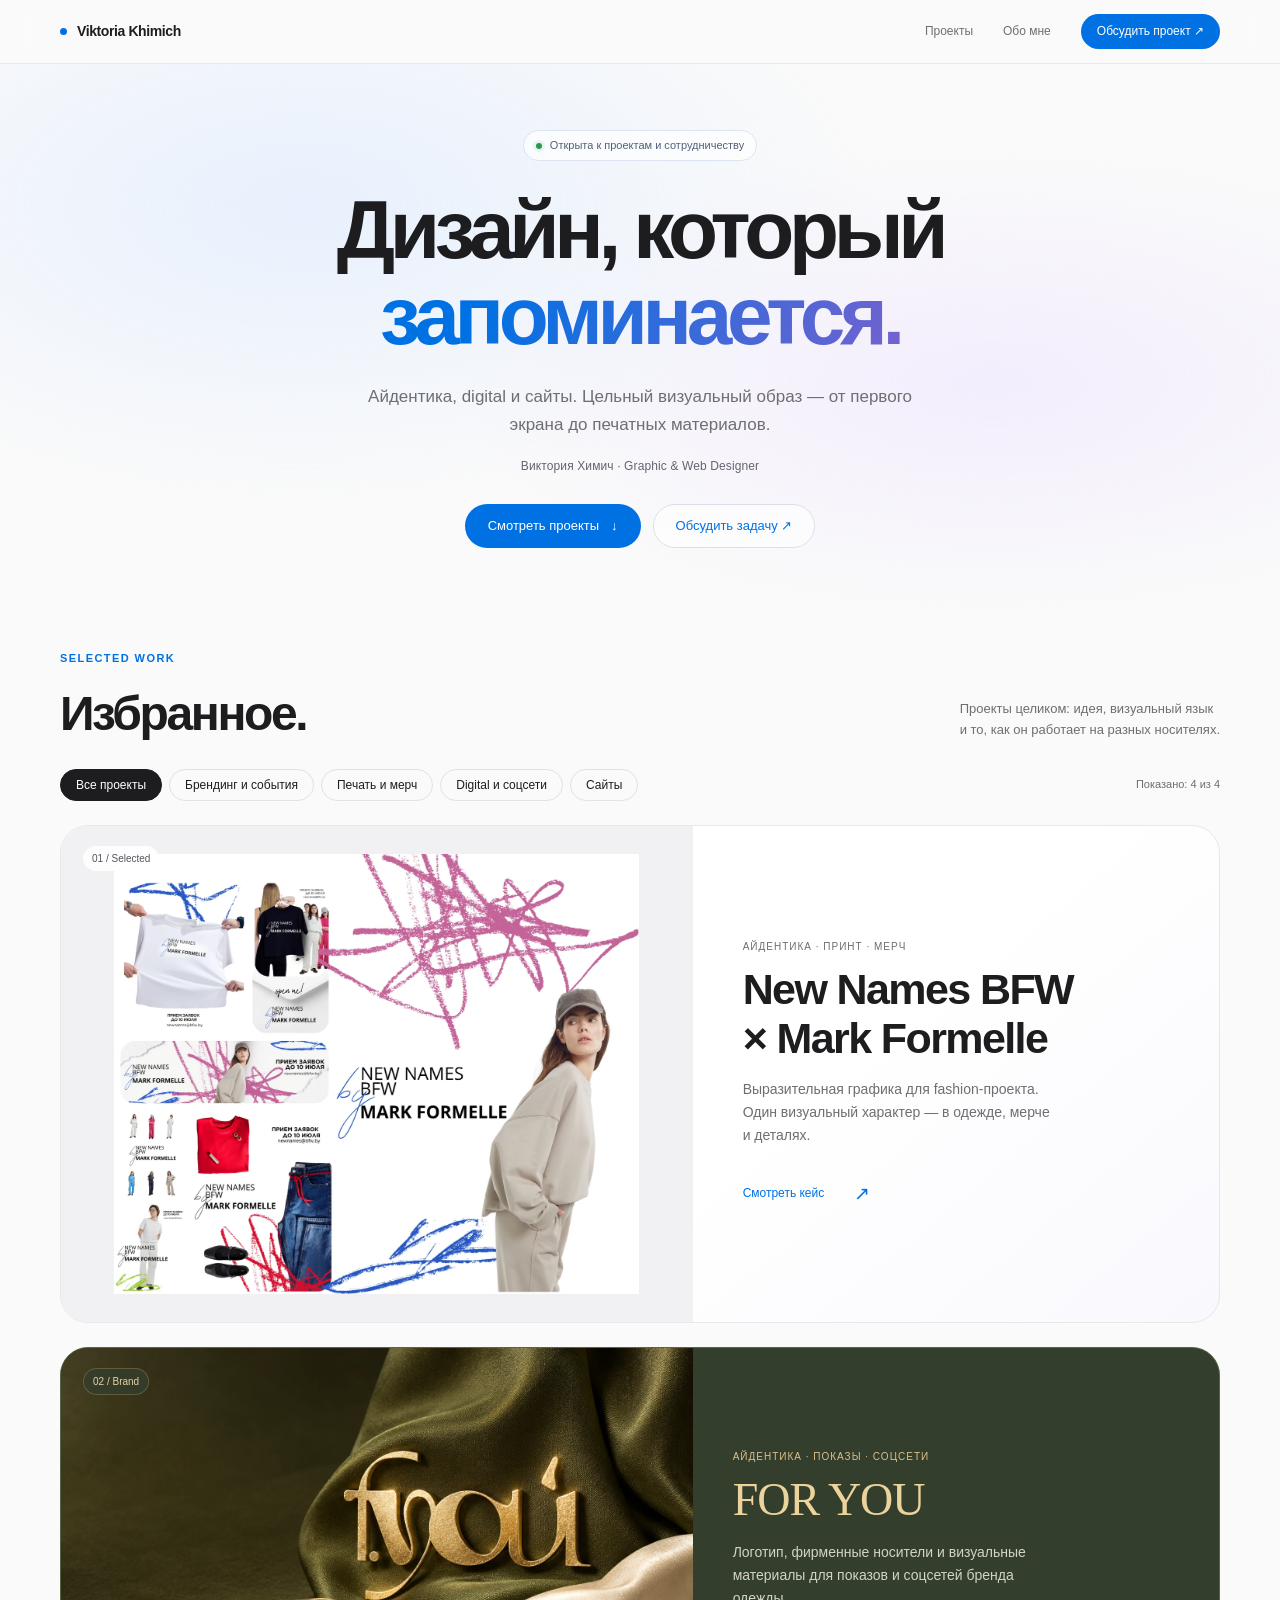
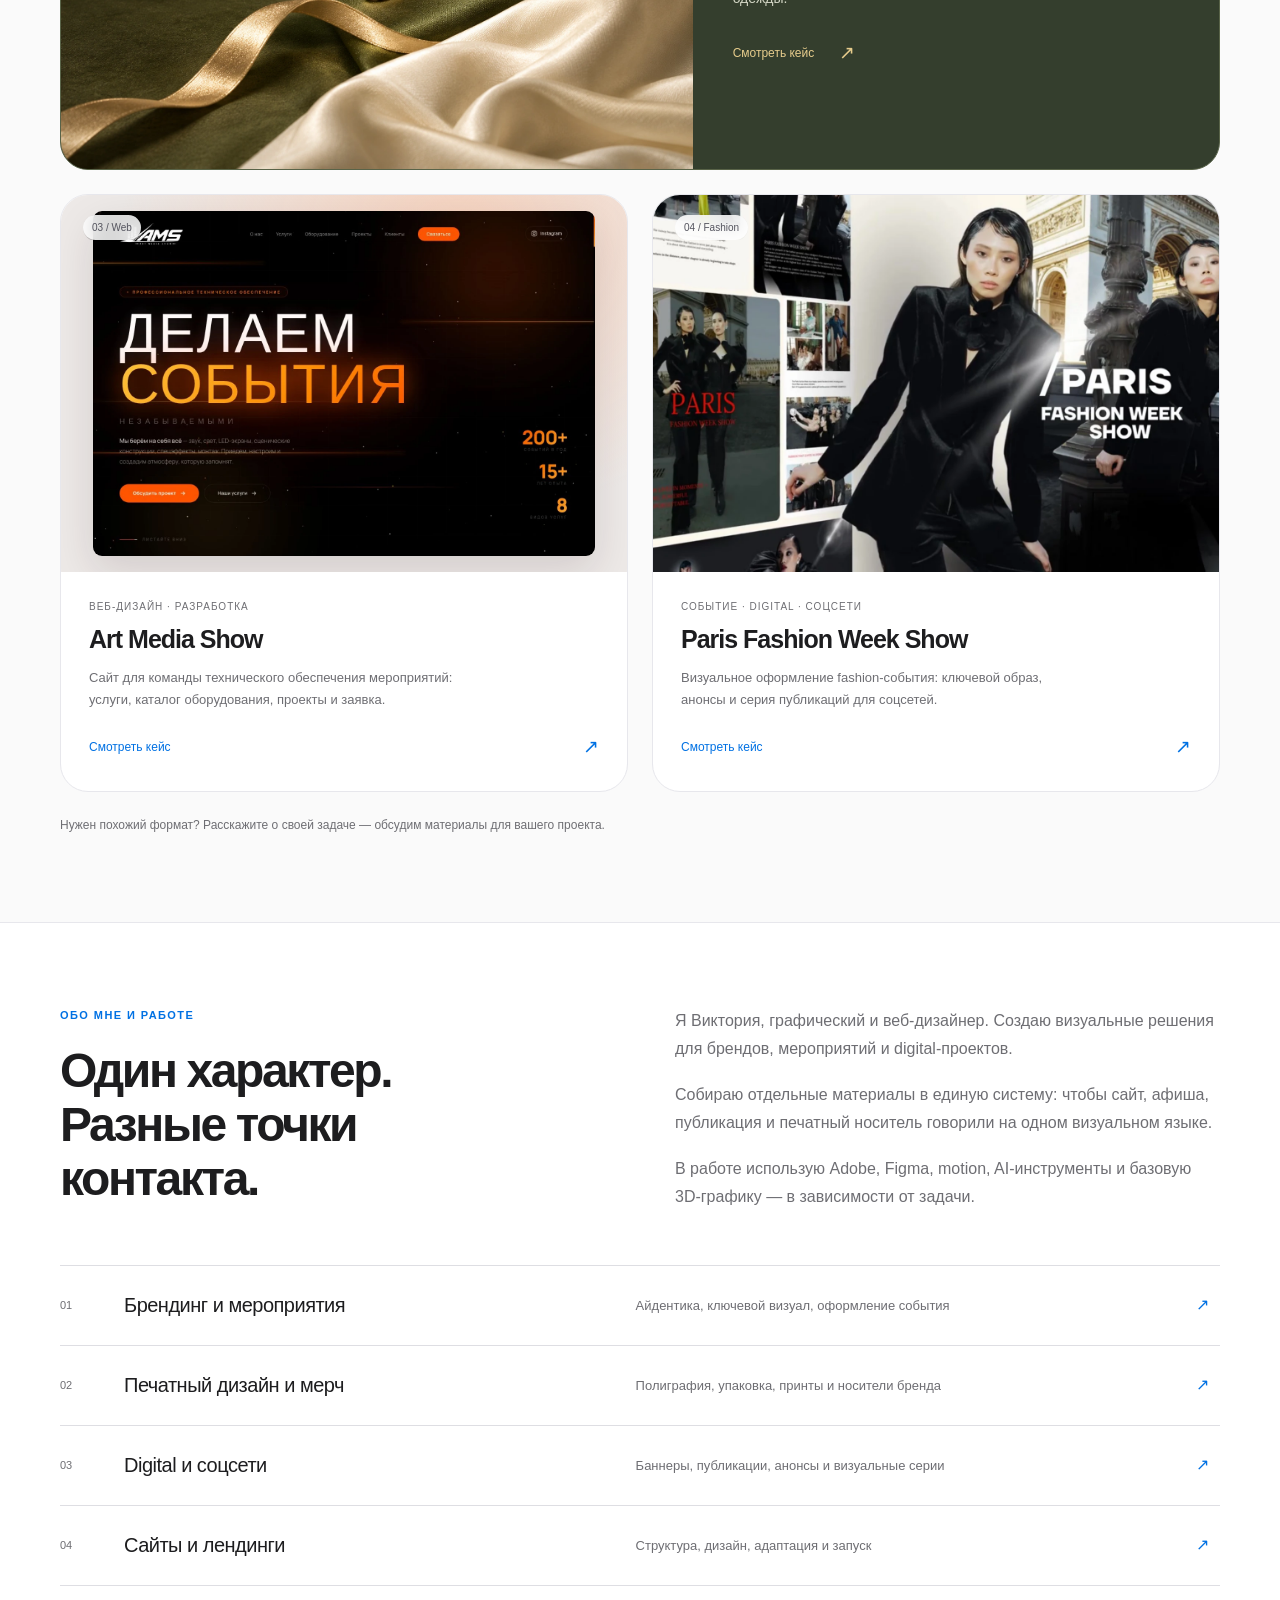
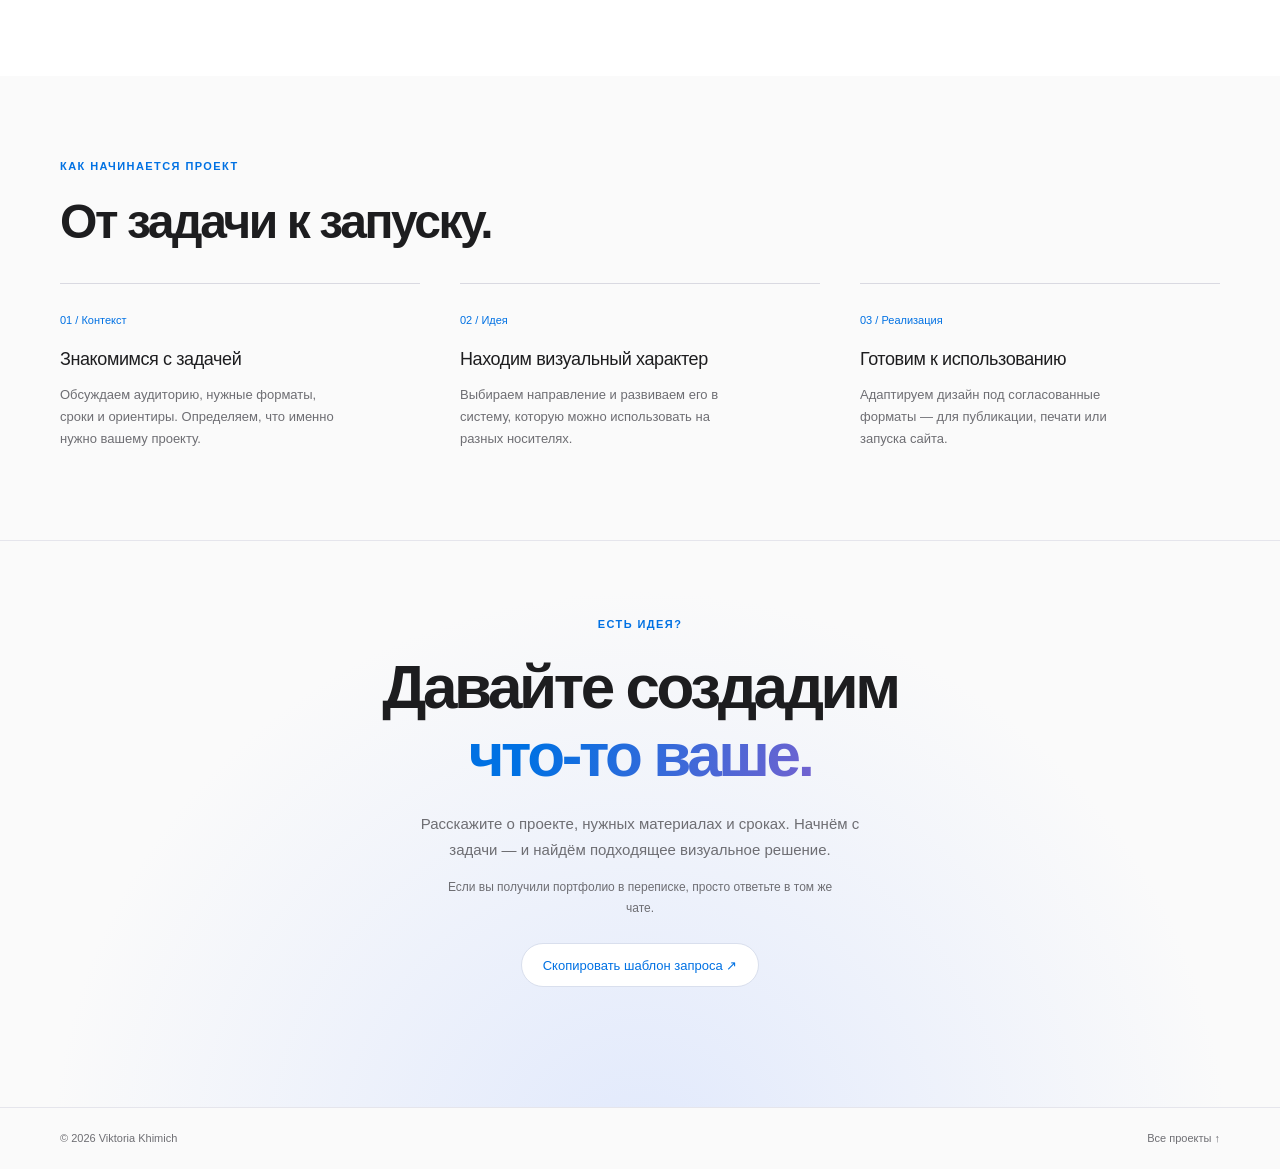
==== commit c41f64b0: "Redesign FOR YOU as an olive and gold brand presentation" ====
--- a/index.html
+++ b/index.html
@@ -24,7 +24,7 @@
 <div class="project-visual"><img src="assets/images/bfw-identity.webp" width="1352" height="1133" alt="Айдентика New Names BFW by Mark Formelle: одежда и мерч с розовыми и синими графическими акцентами" fetchpriority="high"><span class="project-number" aria-hidden="true">01 / Selected</span></div>
 <div class="project-body"><p class="project-kicker">Айдентика · принт · мерч</p><h3 class="project-title" id="bfw-title">New Names BFW<br>× Mark Formelle</h3><p class="project-description">Выразительная графика для fashion-проекта. Один визуальный характер — в одежде, мерче и деталях.</p><div class="project-foot"><span>Смотреть кейс</span><span class="project-arrow" aria-hidden="true">↗</span></div></div></a>
 <a class="project-card featured foryou-card" href="for-you.html" data-categories="brand print digital" aria-labelledby="foryou-title" data-reveal>
-<div class="project-visual"><img src="assets/images/for-you/show-screen.webp" width="2048" height="1228" alt="Оформление экрана показа FOR YOU: логотип, фотографии коллекции и объёмные складки ткани" loading="lazy"><span class="project-number" aria-hidden="true">02 / Brand</span></div>
+<div class="project-visual"><img src="assets/images/for-you/luxe-hero.webp" width="1536" height="1024" alt="FOR YOU: золотистый логотип на оливковой ткани и молочном шёлке" loading="lazy"><span class="project-number" aria-hidden="true">02 / Brand</span></div>
 <div class="project-body"><p class="project-kicker">Айдентика · показы · соцсети</p><h3 class="project-title" id="foryou-title">FOR YOU</h3><p class="project-description">Логотип, фирменные носители и визуальные материалы для показов и соцсетей бренда одежды.</p><div class="project-foot"><span>Смотреть кейс</span><span class="project-arrow" aria-hidden="true">↗</span></div></div></a>
 <a class="project-card" href="art-media-show.html" data-categories="web" aria-labelledby="ams-title" data-reveal>
 <div class="project-visual ams-preview"><img src="assets/images/ams-cover.webp" width="1360" height="934" alt="Первый экран сайта Art Media Show: чёрный фон, оранжевый свет и крупная типографика" loading="lazy"><span class="project-number" aria-hidden="true">03 / Web</span></div>
--- a/assets/foryou.css
+++ b/assets/foryou.css
@@ -1,71 +1,34 @@
-/* FOR YOU: selected identity, show materials and compact brand applications. */
-.project-card.foryou-card{display:grid;grid-template-columns:1.25fr 1fr;min-height:420px;background:#fff}
-.foryou-card .project-visual{height:100%;aspect-ratio:auto;padding:24px;background:#080808}
-.foryou-card .project-visual img{width:100%;height:auto;max-width:100%;max-height:430px;object-fit:contain;box-shadow:none}
+/* Homepage card stays scoped; the FOR YOU page has its own brand system. */
+.project-card.foryou-card{display:grid;grid-template-columns:1.2fr 1fr;min-height:400px;background:#343e2d;border-color:#596348;color:#f0e6cf}
+.foryou-card .project-visual{height:100%;aspect-ratio:auto;padding:0;background:#343e2d}
+.foryou-card .project-visual img{width:100%;height:100%;max-width:none;max-height:none;object-fit:cover}
 .foryou-card .project-body{display:flex;flex-direction:column;align-items:flex-start;justify-content:center;padding:40px}
-.foryou-card .project-kicker{color:#81775f}
-.foryou-card .project-title{font-size:38px}
-.foryou-card .project-description{max-width:320px;font-size:14px}
-.foryou-card .project-foot{margin-top:28px;gap:25px;color:#81775f}
-.fy-page{--fy-olive:#8e8873;--fy-gold:#b1904d;--fy-milk:#f3eee6}
-.fy-page .case-hero::before{background:radial-gradient(ellipse at 78% 50%,#eee4d955,transparent 65%)}
-.fy-page .fy-section-head .eyebrow,.fy-page .case-hero .eyebrow,.fy-page .case-overview .eyebrow{color:#81775f}
-.fy-case-hero{padding:28px 0 30px}
-.fy-case-hero .back-link{margin-bottom:25px}
-.fy-case-hero h1{font-size:clamp(44px,6vw,72px)}
-.fy-case-hero .case-lead{font-size:17px;max-width:780px;margin-top:18px}
-.fy-editorial-cover{padding-bottom:16px}
-.fy-editorial-cover .image-link{border-radius:24px;background:#080808}
-.fy-editorial-cover figcaption{margin-top:10px}
-.fy-project-summary .case-meta{margin-top:18px}
-.fy-project-summary .case-toolbar{margin-top:24px}
-.fy-section-head{display:flex;align-items:flex-end;justify-content:space-between;gap:32px}
-.fy-section-head .section-lead{max-width:390px;margin:0;font-size:13px}
-.fy-logo-grid{display:grid;grid-template-columns:repeat(2,minmax(0,1fr));gap:24px;max-width:900px;margin:34px auto 0}
-.fy-logo-grid .image-link{border-radius:16px;background:#fff}
-.fy-logo-grid figcaption,.fy-identity-art figcaption,.fy-show-grid figcaption,.fy-carriers figcaption,.fy-certificate figcaption,.fy-social-grid figcaption{font-size:11px;line-height:1.6;color:var(--muted);margin-top:10px}
-.fy-identity-art{max-width:664px;margin:34px auto 0}
-.fy-identity-art .image-link{border-radius:18px}
-.fy-color-story{display:grid;grid-template-columns:1fr 1fr 1fr;gap:12px;max-width:664px;margin:24px auto 0}
-.fy-color{padding:22px;border-radius:16px;min-height:100px;display:flex;flex-direction:column;justify-content:space-between;font-size:12px}
-.fy-color span{font-size:10px;opacity:.8}
-.fy-color.milk{background:#f1e9df;color:#64594b;border:1px solid #e7ddd1}
-.fy-color.olive{background:#8e8873;color:white}
-.fy-color.gold{background:linear-gradient(115deg,#d0b36a,#ab8a44 38%,#e4cf96 72%,#af914d);color:#3c3422}
-.fy-show-grid{display:grid;grid-template-columns:repeat(2,minmax(0,1fr));gap:24px;margin-top:34px}
-.fy-show-grid .image-link{display:flex;align-items:center;justify-content:center;height:560px;border-radius:18px;background:#080808}
-.fy-show-grid .image-link img{width:100%;height:100%;object-fit:contain}
-.fy-print-layout{display:grid;grid-template-columns:1.55fr .85fr;gap:32px;margin-top:34px;align-items:start}
-.fy-carriers{display:grid;grid-template-columns:repeat(2,minmax(0,1fr));gap:22px 18px}
-.fy-carrier .image-link{height:205px;padding:20px;display:flex;align-items:center;justify-content:center;background:#f0ece5;border-radius:16px}
-.fy-carrier .image-link img{width:auto;height:auto;max-width:100%;max-height:165px;object-fit:contain;box-shadow:0 5px 18px #40331e0c}
-.fy-carrier-bag .image-link img{max-width:min(100%,190px);max-height:145px}
-.fy-carrier-tag .image-link img{max-width:min(100%,120px);max-height:145px}
-.fy-certificate .image-link{padding:12px;border:1px solid #e6e1d8;background:white;border-radius:16px}
-.fy-certificate figcaption{text-align:center}
-.fy-caption-note{font-size:11px;color:var(--muted);line-height:1.7;margin-top:24px;max-width:750px}
-.fy-social-grid{display:grid;grid-template-columns:repeat(2,minmax(0,1fr));gap:24px;max-width:900px;margin:34px auto 0;align-items:start}
-.fy-social-grid .image-link{border-radius:18px;background:#eeede8}
-.fy-page .case-next{margin-top:30px}
-@media(max-width:900px){
- .foryou-card .project-body{padding:30px}.foryou-card .project-description{font-size:13px}
- .fy-section-head{align-items:start;flex-direction:column;gap:20px}.fy-section-head .section-lead{max-width:600px}
- .fy-print-layout{gap:22px;grid-template-columns:1.3fr 1fr}.fy-carrier .image-link{height:180px;padding:14px}
- .fy-carrier .image-link img{max-height:145px}.fy-carrier-bag .image-link img,.fy-carrier-tag .image-link img{max-height:125px}
- .fy-show-grid .image-link{height:440px}
-}
-@media(max-width:640px){
- .project-card.foryou-card{display:block;min-height:0}.foryou-card .project-visual{height:auto;aspect-ratio:2048/1228;padding:12px}.foryou-card .project-visual img{width:100%;height:auto;max-height:none}
- .foryou-card .project-body{padding:24px}.foryou-card .project-title{font-size:28px}.foryou-card .project-description{max-width:none}.foryou-card .project-foot{margin-top:22px}
- .fy-case-hero{padding:24px 0}.fy-case-hero .back-link{margin-bottom:24px}.fy-case-hero .case-lead{font-size:14px;margin-top:16px}
- .fy-editorial-cover .image-link{border-radius:16px}.fy-editorial-cover{padding-bottom:8px}.fy-project-summary .case-meta{margin-top:16px}.fy-project-summary .case-toolbar{margin-top:22px}
- .fy-logo-grid{gap:12px;margin-top:26px}.fy-logo-grid .image-link{border-radius:12px}
- .fy-identity-art,.fy-show-grid,.fy-social-grid{margin-top:26px}
- .fy-logo-grid figcaption,.fy-identity-art figcaption,.fy-show-grid figcaption,.fy-carriers figcaption,.fy-certificate figcaption,.fy-social-grid figcaption{font-size:10px}
- .fy-color-story{gap:8px;margin-top:20px}.fy-color{padding:17px 12px;min-height:95px;font-size:11px;border-radius:12px}.fy-color span{font-size:8px}
- .fy-show-grid,.fy-social-grid{grid-template-columns:1fr;gap:24px}.fy-show-grid .image-link{height:auto}.fy-show-grid .image-link img{height:auto}
- .fy-print-layout{grid-template-columns:1fr;gap:30px;margin-top:26px}.fy-carriers{gap:18px 12px}.fy-carrier .image-link{height:170px;padding:12px;border-radius:13px}
- .fy-carrier .image-link img{max-height:140px}.fy-carrier-bag .image-link img,.fy-carrier-tag .image-link img{max-height:125px}
- .fy-certificate{width:min(100%,310px);margin:auto}.fy-certificate .image-link{padding:10px}.fy-caption-note{font-size:10px}
- .fy-social-grid figure{width:100%;max-width:430px;margin:auto}
-}
+.foryou-card .project-kicker{color:#d9c18a}.foryou-card .project-title{font-family:Georgia,"Times New Roman",serif;font-weight:400;font-size:46px;letter-spacing:-1px;color:#ebd39c}
+.foryou-card .project-description{max-width:320px;font-size:14px;color:#d1d4c3}.foryou-card .project-foot{margin-top:28px;gap:25px;color:#e6cc8c}
+.foryou-card .project-number{background:#343e2dd9;color:#e6d3a6;border:1px solid #dbc08040}
+html.fy-document{scroll-behavior:smooth;scroll-padding-top:100px;background:#343e2d}
+.fy-page{--fy-bg:#343e2d;--fy-deep:#293323;--fy-panel:#3a4632;--fy-gold:#e4cb91;--fy-cream:#f3ecdc;--fy-muted:#bec5b1;--fy-line:#d5bc7c35;--fy-ease:cubic-bezier(.18,.75,.25,1);margin:0;background:radial-gradient(ellipse at 90% 0,#58604355,transparent 30%),linear-gradient(180deg,#343e2d,#303b2a 65%,#293323);color:var(--fy-cream);font-family:-apple-system,BlinkMacSystemFont,"Segoe UI",Arial,sans-serif;line-height:1.6;-webkit-font-smoothing:antialiased;overflow-x:clip;color-scheme:dark}
+.fy-page *,.fy-page *::before,.fy-page *::after{box-sizing:border-box}.fy-page h1,.fy-page h2,.fy-page h3,.fy-page p,.fy-page figure,.fy-page ul{margin:0}.fy-page a{color:inherit;text-decoration:none}.fy-page button{font:inherit;color:inherit;cursor:pointer}.fy-page img{display:block;max-width:100%;height:auto}.fy-page [hidden]{display:none!important}.fy-page ::selection{background:#e4cb9145;color:#fff}.fy-page :focus-visible{outline:2px solid var(--fy-gold);outline-offset:6px}.fy-page button:focus-visible{outline-offset:3px}
+.fy-shell{width:min(1120px,calc(100% - 80px));margin-inline:auto}.fy-sr{position:absolute;width:1px;height:1px;padding:0;margin:-1px;overflow:hidden;clip:rect(0,0,0,0);white-space:nowrap;border:0}.fy-skip{position:fixed;left:12px;top:12px;z-index:200;background:var(--fy-gold);color:var(--fy-deep)!important;padding:10px 18px;transform:translateY(-160%)}.fy-skip:focus{transform:none}
+.fy-header{position:sticky;top:0;z-index:40;height:78px;background:#343e2de8;backdrop-filter:blur(18px);border-bottom:1px solid var(--fy-line)}.fy-nav{display:flex;height:100%;align-items:center;justify-content:space-between;gap:30px}.fy-back{font-size:11px;color:var(--fy-muted)!important;white-space:nowrap}.fy-back:hover{color:var(--fy-gold)!important}.fy-nav-brand{display:block;width:120px;margin-left:45px}.fy-nav-brand img{width:120px;height:65px;object-fit:contain}.fy-brandmark{display:block}.fy-nav nav{display:flex;gap:28px;align-items:center}.fy-nav nav a{font-size:11px;color:var(--fy-muted);transition:color .25s}.fy-nav nav a:hover{color:var(--fy-gold)}.fy-nav .fy-nav-contact{color:var(--fy-gold)}
+.fy-eyebrow{font-size:10px;letter-spacing:.16em;text-transform:uppercase;color:var(--fy-gold);line-height:1.6}.fy-hero{display:grid;grid-template-columns:.9fr 1.1fr;gap:28px 50px;align-items:center;padding-top:64px;padding-bottom:28px;position:relative}.fy-hero-copy{position:relative;z-index:4;padding:8px 0 20px}.fy-hero-copy .fy-eyebrow{display:flex;gap:10px;align-items:center}.fy-hero-copy .fy-eyebrow span{width:5px;height:5px;flex:0 0 5px;border-radius:50%;background:var(--fy-gold);box-shadow:0 0 14px #e4cb9160}.fy-hero h1{font-family:Georgia,"Times New Roman",serif;font-size:clamp(78px,7.8vw,112px);line-height:.99;letter-spacing:-.065em;font-weight:400;color:var(--fy-gold);margin-top:30px}.fy-page h1 em,.fy-page h2 em{font-weight:400;color:#eddbaf}.fy-hero-description{font-size:14px;line-height:1.85;color:var(--fy-muted);margin-top:27px!important;max-width:330px}.fy-button{display:inline-flex;align-items:center;justify-content:space-between;gap:38px;border:1px solid #d7bd7d88;min-height:46px;padding:12px 22px;font-size:11px;letter-spacing:.03em;color:var(--fy-gold)!important;background:#d0b77809;transition:background .3s,color .3s,transform .3s}.fy-button:hover{background:#e4cb91;color:#293323!important;transform:translateY(-2px)}.fy-hero-copy .fy-button{margin-top:30px}.fy-credit{margin-top:20px!important;font-size:10px;color:#b6bfaa;letter-spacing:.03em}
+.fy-hero-visual{position:relative;min-width:0;padding:25px 0 30px}.fy-hero-art{display:block;position:relative;z-index:2;overflow:hidden;border-radius:4px;border:1px solid #d8bd7955;box-shadow:0 26px 65px #18201435}.fy-hero-art img{width:100%;height:auto;aspect-ratio:1.5;object-fit:cover;transition:transform 1.2s var(--fy-ease)}.fy-hero-art:hover img{transform:scale(1.025)}.fy-art-hint{position:absolute;bottom:15px;right:16px;font-size:9px;letter-spacing:.04em;background:#25301fc9;color:#ead6a9;padding:6px 10px;border:1px solid #dbc48c55;backdrop-filter:blur(8px)}.fy-orbit{position:absolute;width:410px;height:410px;max-width:90%;border:1px solid #cfb56f33;border-radius:50%;right:4%;top:-25px;transform:rotate(-25deg);z-index:0}.fy-orbit::before{content:"";position:absolute;width:8px;height:8px;border:1px solid var(--fy-gold);border-radius:50%;top:22px;left:60px;background:#69734a;box-shadow:0 0 24px #d1b36b40}.fy-orbit::after{content:"";position:absolute;inset:17px;border:1px solid #cfb56f18;border-radius:50%}.fy-vertical-note{position:absolute;right:-26px;top:36px;writing-mode:vertical-rl;letter-spacing:.24em;font-size:8px;color:#c9bb92;opacity:.8}.fy-dove{position:absolute;display:block;z-index:3;pointer-events:none;user-select:none;transform:translate3d(var(--flight-x,0px),var(--flight-y,0px),0) rotate(var(--flight-angle,0deg));will-change:transform}.fy-dove img{width:100%;height:auto;filter:drop-shadow(0 15px 14px #14220f25)}.fy-dove-hero{width:190px;left:-65px;bottom:-16px;transform-origin:50% 65%}.fy-dove-hero img{animation:fy-breathe 6s ease-in-out infinite}.fy-hero-bottom{grid-column:1/-1;display:flex;align-items:center;justify-content:space-between;gap:20px;padding:24px 0 0;margin-top:12px;border-top:1px solid var(--fy-line);font-size:9px;color:#b7c0ab;letter-spacing:.035em}.fy-hero-bottom a{display:flex;gap:19px;color:#d3bf91}.fy-hero-bottom a span{font-size:9px}
+.fy-intro{padding-top:96px;padding-bottom:88px;position:relative}.fy-section-heading h2,.fy-material-copy h2,.fy-gallery-heading h2,.fy-closing h2{font-family:Georgia,"Times New Roman",serif;font-size:clamp(38px,4.2vw,57px);line-height:1.13;font-weight:400;letter-spacing:-.045em;color:var(--fy-cream)}.fy-section-heading h2{margin-top:17px}.fy-identity-layout{display:grid;grid-template-columns:1.15fr .85fr;gap:70px;align-items:center;margin-top:42px}.fy-logo-stage{position:relative;min-height:260px;display:flex;flex-direction:column;align-items:center;justify-content:center;background:radial-gradient(ellipse,#616e4540,transparent 68%);border:1px solid var(--fy-line);border-radius:160px 160px 3px 3px;padding:30px 38px;isolation:isolate}.fy-signature{width:340px;max-width:100%;position:relative;z-index:2}.fy-logo-caption{font-size:8px;text-transform:uppercase;letter-spacing:.18em;color:#d0be94;position:relative;z-index:3;margin-top:-13px}.fy-logo-orbit{position:absolute;width:250px;height:250px;border:1px solid #d7bd7733;transform:rotate(-20deg);border-radius:50%;z-index:0;top:5px}.fy-dove-signature{width:128px;right:-24px;top:-32px;opacity:.93}.fy-dove-signature img{transform:scaleX(-1)}.fy-identity-copy{font-size:12px;line-height:1.9;color:var(--fy-muted)}.fy-identity-copy p+p{margin-top:18px}.fy-identity-copy .fy-lead{font-family:Georgia,"Times New Roman",serif;font-size:26px;font-style:italic;line-height:1.45;color:var(--fy-cream);letter-spacing:-.02em}.fy-palette{display:flex;gap:22px;margin-top:27px}.fy-palette>div{display:flex;flex-direction:column;gap:8px;align-items:flex-start}.fy-swatch{width:30px;height:30px;border:1px solid #f1dfb455;border-radius:50%;box-shadow:inset 0 0 0 3px #ffffff05}.fy-swatch.olive{background:#606a49}.fy-swatch.ivory{background:#eae3d1}.fy-swatch.gold{background:linear-gradient(115deg,#b28e46,#f0d793 50%,#b18e49)}.fy-palette span{font-size:8px;letter-spacing:.03em;color:#c7ceb9}
+.fy-materials{padding-top:68px;padding-bottom:80px;border-top:1px solid var(--fy-line);display:grid;grid-template-columns:1.1fr .9fr;gap:80px;align-items:center}.fy-material-photo{min-width:0}.fy-material-photo>a{position:relative;display:block;border:1px solid #d6bd7d40;border-radius:4px;overflow:hidden}.fy-material-photo img{width:100%;height:auto;transition:transform 1s var(--fy-ease)}.fy-material-photo a:hover img{transform:scale(1.02)}.fy-image-note{display:block;font-size:8px;letter-spacing:.035em;color:#aebaa1;margin-top:11px}.fy-material-copy h2{margin-top:18px}.fy-material-copy>p:not(.fy-eyebrow){font-size:12px;line-height:1.9;color:var(--fy-muted);max-width:335px;margin-top:23px}.fy-material-list{list-style:none;padding:0;margin-top:25px!important;font-size:10px;line-height:1.6;color:#d6dcc9}.fy-material-list li{padding:12px 0;border-top:1px solid var(--fy-line);display:flex;gap:18px}.fy-material-list li:last-child{border-bottom:1px solid var(--fy-line)}.fy-material-list span{color:#d0b77f;font-size:8px;align-self:center;letter-spacing:.1em}
+.fy-gallery-section{padding-top:68px;padding-bottom:88px;border-top:1px solid var(--fy-line)}.fy-gallery-heading{display:flex;justify-content:space-between;align-items:flex-end;gap:30px}.fy-gallery-heading h2{margin-top:18px}.fy-gallery-heading>p{font-size:11px;color:var(--fy-muted);line-height:1.8;max-width:250px}.fy-gallery-controls{display:none;justify-content:space-between;align-items:center;gap:20px;margin:33px 0 22px}.fy-js .fy-gallery-controls{display:flex}.fy-filters{display:flex;flex-wrap:wrap;gap:7px}.fy-filters button{border:1px solid #bda76f55;background:transparent;border-radius:30px;padding:8px 14px;font-size:10px;color:#c7cfbc;transition:background .25s,color .25s}.fy-filters button:hover{background:#d2b97813}.fy-filters button[aria-pressed=true]{background:#dcc28a;color:#293323;border-color:#dcc28a}.fy-work-count{white-space:nowrap;font-size:9px;color:#b6c0a9}.fy-works{display:grid;grid-template-columns:repeat(4,minmax(0,1fr));gap:24px 18px;margin-top:28px}.fy-js .fy-works{margin-top:0}.fy-work{min-width:0;animation:fy-show .5s var(--fy-ease)}.fy-work-image{position:relative;display:flex;align-items:center;justify-content:center;height:210px;padding:16px;background:#4e5d3d38;border:1px solid #c7b37635;border-radius:4px;overflow:hidden;transition:border-color .35s,background .35s,transform .35s}.fy-work-image:hover{background:#65774728;border-color:#ddc58b90;transform:translateY(-3px)}.fy-work-image img{width:auto;height:auto;max-width:100%;max-height:176px;object-fit:contain;transition:transform .6s var(--fy-ease)}.fy-work-image:hover img{transform:scale(1.035)}.fy-work-image .fy-brandmark{max-width:100%;width:210px}.fy-zoom{position:absolute;right:9px;bottom:9px;display:grid;place-items:center;height:24px;width:24px;border-radius:50%;border:1px solid #e5c99066;background:#2b3728cf;color:#e4cc98;font-size:12px;opacity:.4;transition:opacity .25s}.fy-work-image:hover .fy-zoom,.fy-work-image:focus-visible .fy-zoom,.fy-material-photo a:hover .fy-zoom{opacity:1}.fy-work-label{padding:12px 2px 0}.fy-work-label>span{font-size:7px;letter-spacing:.15em;color:#d0b67d}.fy-work-label h3{font-size:11px;font-weight:400;line-height:1.5;color:#e2e5d6;margin-top:4px;letter-spacing:.01em}
+.fy-closing{padding-top:10px;padding-bottom:85px;text-align:center;position:relative}.fy-closing-line{position:relative;display:flex;justify-content:center;align-items:center;margin-bottom:54px;color:#d1b77e}.fy-closing-line::before,.fy-closing-line::after{content:"";height:1px;background:var(--fy-line);flex:1}.fy-closing-line span{padding:0 28px;font-size:17px}.fy-closing h2{margin-top:20px;font-size:clamp(42px,5vw,66px)}.fy-closing>p:not(.fy-eyebrow){font-size:12px;color:var(--fy-muted);line-height:1.8;margin-top:25px}.fy-closing .fy-button{margin-top:28px;min-width:215px}.fy-all-projects{display:block;width:max-content;margin:24px auto 0;font-size:9px;color:#b4bfa6!important}.fy-footer{display:flex;gap:20px;justify-content:space-between;align-items:center;padding-top:22px;padding-bottom:26px;border-top:1px solid var(--fy-line);font-size:8px;letter-spacing:.04em;color:#aeb9a0}.fy-footer>a{color:#cfbe97}
+.fy-lightbox{position:fixed;inset:0;width:100%;height:100%;max-width:none;max-height:none;margin:0;padding:65px 75px 45px;border:none;color:#f0e5cf;background:#222d20f7;overflow:hidden}.fy-lightbox::backdrop{background:#172114ee;backdrop-filter:blur(15px)}.fy-lightbox[open]{display:flex;justify-content:center;align-items:center}.fy-lightbox-content{display:flex;flex-direction:column;align-items:center;justify-content:center;gap:20px;max-width:100%;max-height:100%}.fy-lightbox-content>img{display:block;max-width:100%;width:auto;height:auto;max-height:calc(100dvh - 180px);object-fit:contain;border-radius:2px}.fy-lightbox-content>p{font-size:11px;line-height:1.7;max-width:760px;text-align:center;color:#cdd3c1}.fy-lightbox-close,.fy-lightbox-prev,.fy-lightbox-next{position:absolute;border:1px solid #cfb67477;background:#34402abf;color:#ead19c;display:grid;place-items:center;cursor:pointer;border-radius:50%}.fy-lightbox-close{width:39px;height:39px;right:24px;top:20px;font-size:25px}.fy-lightbox-prev,.fy-lightbox-next{height:38px;width:38px;top:50%;font-size:21px}.fy-lightbox-prev{left:18px}.fy-lightbox-next{right:18px}.fy-lightbox-counter{position:absolute;top:30px;left:30px;font-size:10px;letter-spacing:.1em;color:#d9c392}.fy-lightbox-open{overflow:hidden}.fy-page .fy-reveal-pending{opacity:0;transform:translateY(22px);transition:opacity .9s var(--fy-ease),transform .9s var(--fy-ease)}.fy-page .fy-reveal-pending.is-visible{opacity:1;transform:none}
+@keyframes fy-breathe{0%,100%{translate:0 0}50%{translate:0 -7px}}@keyframes fy-show{from{opacity:.5;transform:translateY(5px)}to{opacity:1;transform:none}}
+@media(max-width:1000px){.fy-shell{width:calc(100% - 56px)}.fy-nav-brand{margin-left:0}.fy-nav nav{gap:20px}.fy-hero{gap:25px;padding-top:50px}.fy-hero h1{font-size:88px}.fy-dove-hero{width:158px;left:-38px;bottom:-20px}.fy-orbit{width:330px;height:330px}.fy-identity-layout{gap:42px}.fy-materials{gap:45px}.fy-works{grid-template-columns:repeat(4,minmax(0,1fr));gap:24px 14px}.fy-work-image{height:190px;padding:12px}.fy-work-image img{max-height:160px}.fy-vertical-note{right:-19px}.foryou-card .project-body{padding:30px}}
+@media(max-width:760px){.fy-header{height:68px}.fy-nav{gap:16px}.fy-nav nav a:not(.fy-nav-contact){display:none}.fy-nav-brand{width:100px}.fy-nav-brand img{width:100px;height:58px}.fy-nav-contact{font-size:10px!important}.fy-hero{grid-template-columns:1fr 1fr;gap:22px;padding-top:42px}.fy-hero h1{font-size:76px}.fy-hero-description{font-size:12px}.fy-hero-copy .fy-eyebrow{font-size:8px;letter-spacing:.1em}.fy-hero .fy-button{gap:18px;padding:11px 15px;font-size:10px}.fy-hero-bottom>span{max-width:250px}.fy-hero-bottom a span{display:none}.fy-dove-hero{width:130px;left:-36px;bottom:0}.fy-identity-layout{grid-template-columns:1fr 1fr;gap:32px}.fy-signature{width:260px}.fy-logo-stage{min-height:225px;padding:25px}.fy-logo-orbit{width:200px;height:200px}.fy-dove-signature{width:100px;right:-15px;top:-35px}.fy-identity-copy{font-size:11px}.fy-identity-copy .fy-lead{font-size:23px}.fy-palette{gap:18px}.fy-materials{gap:30px}.fy-material-copy>p:not(.fy-eyebrow){font-size:11px}.fy-material-list{font-size:9px}.fy-works{grid-template-columns:repeat(2,minmax(0,1fr));gap:25px 16px}.fy-work-image{height:220px}.fy-work-image img{max-height:188px}.fy-gallery-heading>p{max-width:205px;font-size:10px}.fy-gallery-controls{gap:15px}.fy-work-count{font-size:8px}.fy-filters button{font-size:9px;padding:7px 12px}}
+@media(max-width:560px){.fy-shell{width:calc(100% - 40px)}.fy-nav{gap:12px}.fy-back{font-size:10px}.fy-back span{display:none}.fy-nav-brand{margin-right:auto;margin-left:4px;width:98px}.fy-nav-brand img{width:98px}.fy-nav .fy-nav-contact{font-size:9px!important;border-bottom:1px solid #d9c18c66;padding-bottom:4px}.fy-hero{grid-template-columns:1fr;gap:23px;padding-top:38px;padding-bottom:20px}.fy-hero-copy{padding:0}.fy-hero h1{font-size:82px;margin-top:22px;line-height:.95}.fy-hero-description{font-size:12px;margin-top:22px!important;line-height:1.8}.fy-hero-copy .fy-button{margin-top:23px;min-height:43px;gap:36px;padding:11px 18px}.fy-credit{font-size:8px;margin-top:14px!important}.fy-hero-visual{width:100%;max-width:470px;margin:10px auto 0;padding:14px 0 16px}.fy-hero-art img{aspect-ratio:1.5}.fy-dove-hero{width:125px;left:-12px;bottom:-8px}.fy-orbit{width:260px;height:260px;top:-12px;right:0}.fy-vertical-note{display:none}.fy-art-hint{right:10px;bottom:10px;font-size:8px;padding:5px 8px}.fy-hero-bottom{font-size:7px;margin-top:11px;padding-top:20px;gap:15px}.fy-hero-bottom>span{max-width:265px}.fy-intro{padding-top:61px;padding-bottom:60px}.fy-section-heading h2,.fy-material-copy h2,.fy-gallery-heading h2{font-size:37px}.fy-eyebrow{font-size:8px;letter-spacing:.14em}.fy-identity-layout{grid-template-columns:1fr;gap:28px;margin-top:33px}.fy-logo-stage{min-height:230px;padding:25px 35px;max-width:410px;width:100%;margin:auto}.fy-signature{width:280px}.fy-logo-orbit{width:230px;height:230px}.fy-dove-signature{width:100px;right:-7px;top:-30px}.fy-logo-caption{font-size:7px;margin-top:-8px}.fy-identity-copy{font-size:12px;line-height:1.85;max-width:430px}.fy-identity-copy .fy-lead{font-size:25px}.fy-palette{gap:28px;margin-top:23px}.fy-swatch{width:28px;height:28px}.fy-palette span{font-size:8px}.fy-materials{grid-template-columns:1fr;gap:25px;padding:49px 0 55px}.fy-material-photo{max-width:470px;margin:auto}.fy-material-copy .fy-eyebrow{margin-top:4px}.fy-material-copy h2{font-size:42px;margin-top:14px}.fy-material-copy>p:not(.fy-eyebrow){font-size:12px;max-width:none;margin-top:18px}.fy-material-list{font-size:10px;margin-top:21px!important}.fy-image-note{font-size:7px}.fy-gallery-section{padding-top:49px;padding-bottom:60px}.fy-gallery-heading{align-items:start;flex-direction:column;gap:17px}.fy-gallery-heading h2{margin-top:14px;font-size:36px}.fy-gallery-heading>p{font-size:11px;max-width:none}.fy-gallery-heading>p br{display:none}.fy-gallery-controls{align-items:start;flex-direction:column;gap:11px;margin-top:26px;margin-bottom:20px}.fy-filters{gap:6px}.fy-filters button{padding:7px 11px;font-size:8px}.fy-work-count{font-size:8px}.fy-works{gap:21px 12px;margin-top:25px}.fy-work-image{height:172px;padding:10px}.fy-work-image img{max-height:148px}.fy-work-label{padding-top:9px}.fy-work-label>span{font-size:6px;letter-spacing:.14em}.fy-work-label h3{font-size:10px;margin-top:4px;line-height:1.5}.fy-zoom{width:22px;height:22px;right:6px;bottom:6px;font-size:11px;opacity:.8}.fy-closing{padding-bottom:57px}.fy-closing-line{margin-bottom:36px}.fy-closing-line span{padding-inline:18px;font-size:14px}.fy-closing h2{font-size:40px;margin-top:17px}.fy-closing>p:not(.fy-eyebrow){font-size:11px;margin-top:20px}.fy-closing .fy-button{font-size:10px;margin-top:24px;min-width:205px}.fy-all-projects{font-size:8px}.fy-footer{flex-wrap:wrap;justify-content:space-between;gap:12px;padding:20px 0;font-size:7px}.fy-footer>span:nth-child(2){order:3;width:100%}.fy-lightbox{padding:68px 37px 45px}.fy-lightbox-content{gap:18px}.fy-lightbox-content>img{max-height:calc(100dvh - 190px)}.fy-lightbox-content>p{font-size:10px;line-height:1.7}.fy-lightbox-close{width:34px;height:34px;top:17px;right:16px;font-size:23px}.fy-lightbox-counter{top:28px;left:20px;font-size:9px}.fy-lightbox-prev,.fy-lightbox-next{width:28px;height:28px;font-size:17px}.fy-lightbox-prev{left:4px}.fy-lightbox-next{right:4px}.project-card.foryou-card{display:block;min-height:0}.foryou-card .project-visual{height:auto;aspect-ratio:1.5;padding:0}.foryou-card .project-visual img{height:100%;width:100%;max-height:none}.foryou-card .project-body{padding:25px}.foryou-card .project-title{font-size:37px}.foryou-card .project-description{font-size:13px;max-width:none}.foryou-card .project-foot{margin-top:22px}}
+@media(prefers-reduced-motion:reduce){html.fy-document{scroll-behavior:auto}.fy-page *,.fy-page *::before,.fy-page *::after{animation:none!important;transition:none!important}.fy-dove{transform:none!important}.fy-page .fy-reveal-pending{opacity:1;transform:none}}
+
+@media(max-width:640px){.project-card.foryou-card{display:block;min-height:0}.foryou-card .project-visual{height:auto;aspect-ratio:1.5;padding:0}.foryou-card .project-visual img{height:100%;width:100%;max-height:none}.foryou-card .project-body{padding:25px}.foryou-card .project-description{max-width:none}}
+
+/* Reading and touch targets. */
+.fy-identity-copy{font-size:13px}.fy-material-copy>p:not(.fy-eyebrow){font-size:13px}.fy-nav nav a{font-size:12px}.fy-back{display:flex;align-items:center;min-height:44px}.fy-nav nav a{min-height:40px;display:flex;align-items:center}.fy-closing>p:not(.fy-eyebrow){font-size:13px}
+@media(max-width:560px){.fy-identity-copy,.fy-material-copy>p:not(.fy-eyebrow){font-size:12px}.fy-nav .fy-nav-contact{padding:8px 0;font-size:10px!important}.fy-lightbox-prev,.fy-lightbox-next{width:34px;height:34px}.fy-lightbox-prev{left:0}.fy-lightbox-next{right:0}}
+
+html.fy-document{overflow-x:clip}.fy-orbit{transform:none}
+@media(max-width:560px){.fy-orbit{width:min(85%,260px);height:auto;aspect-ratio:1}.fy-dove-hero{left:6px}.fy-dove-signature{right:25px}}
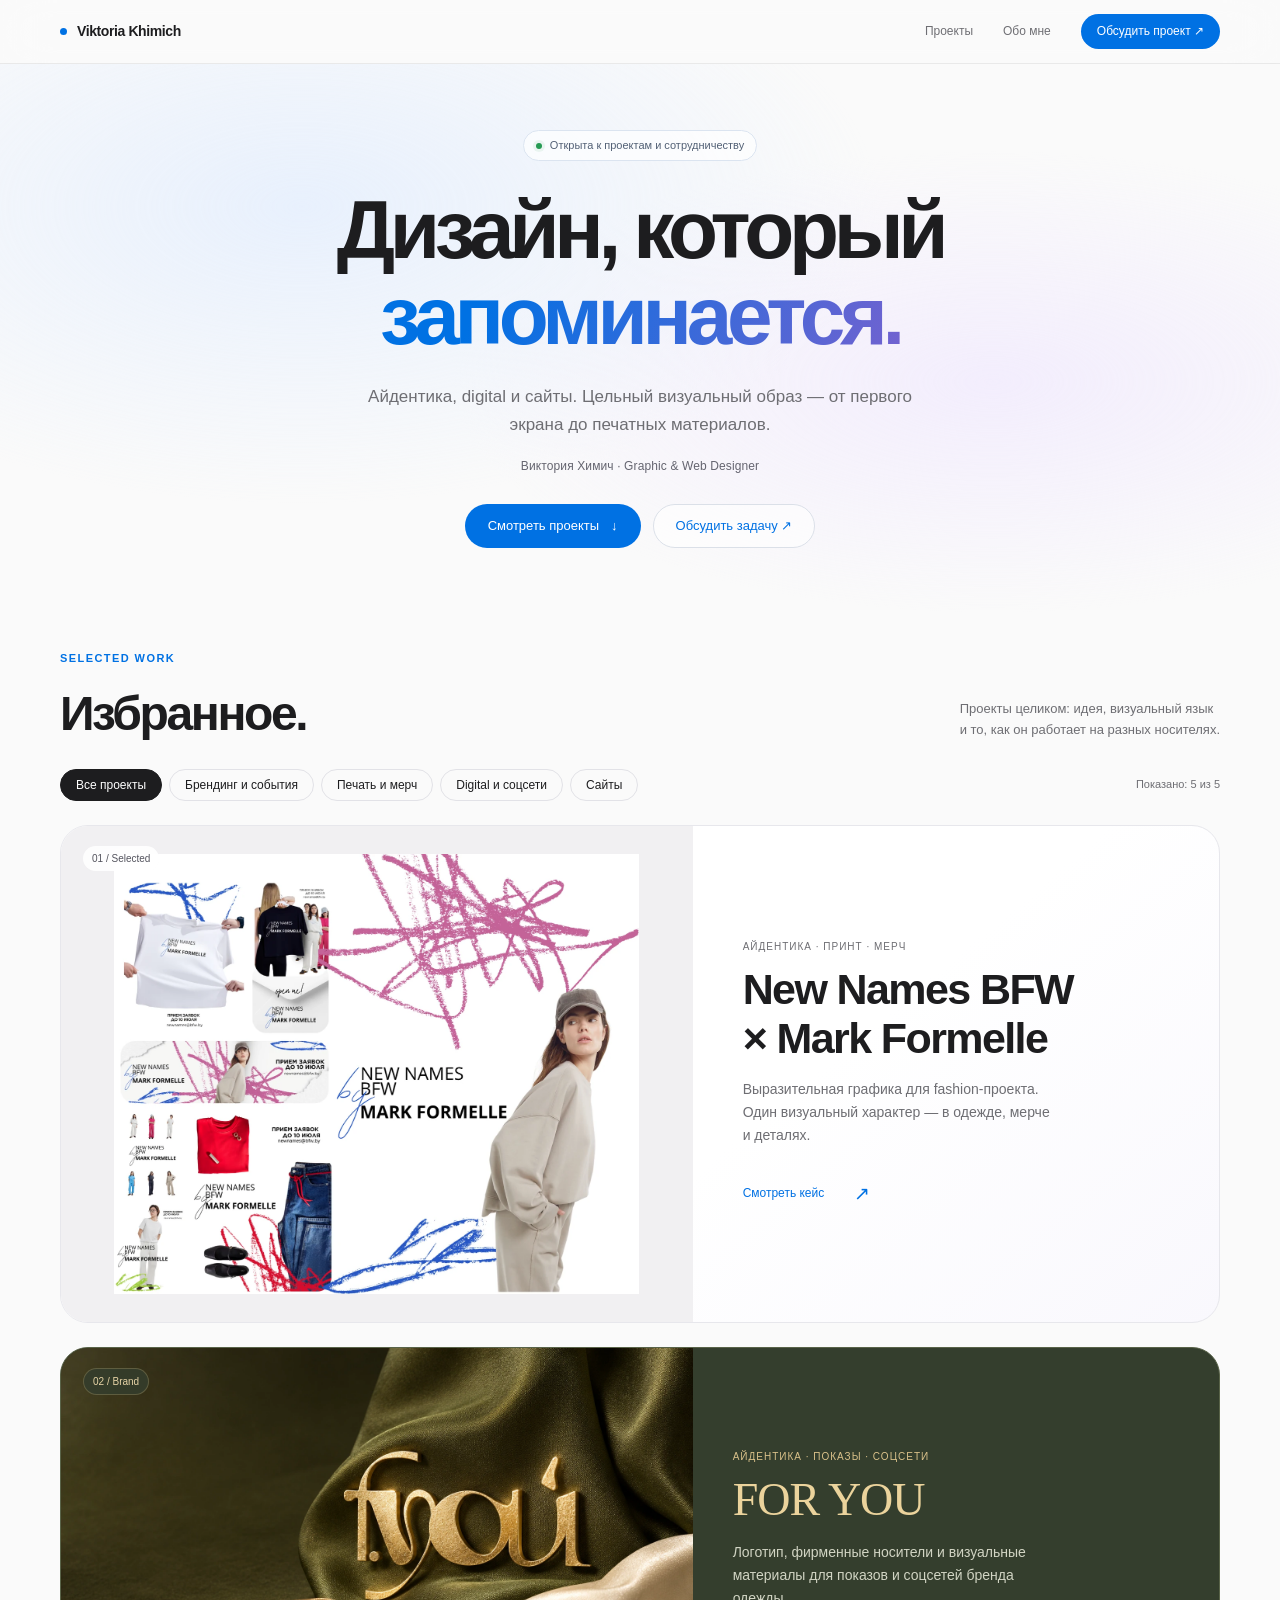
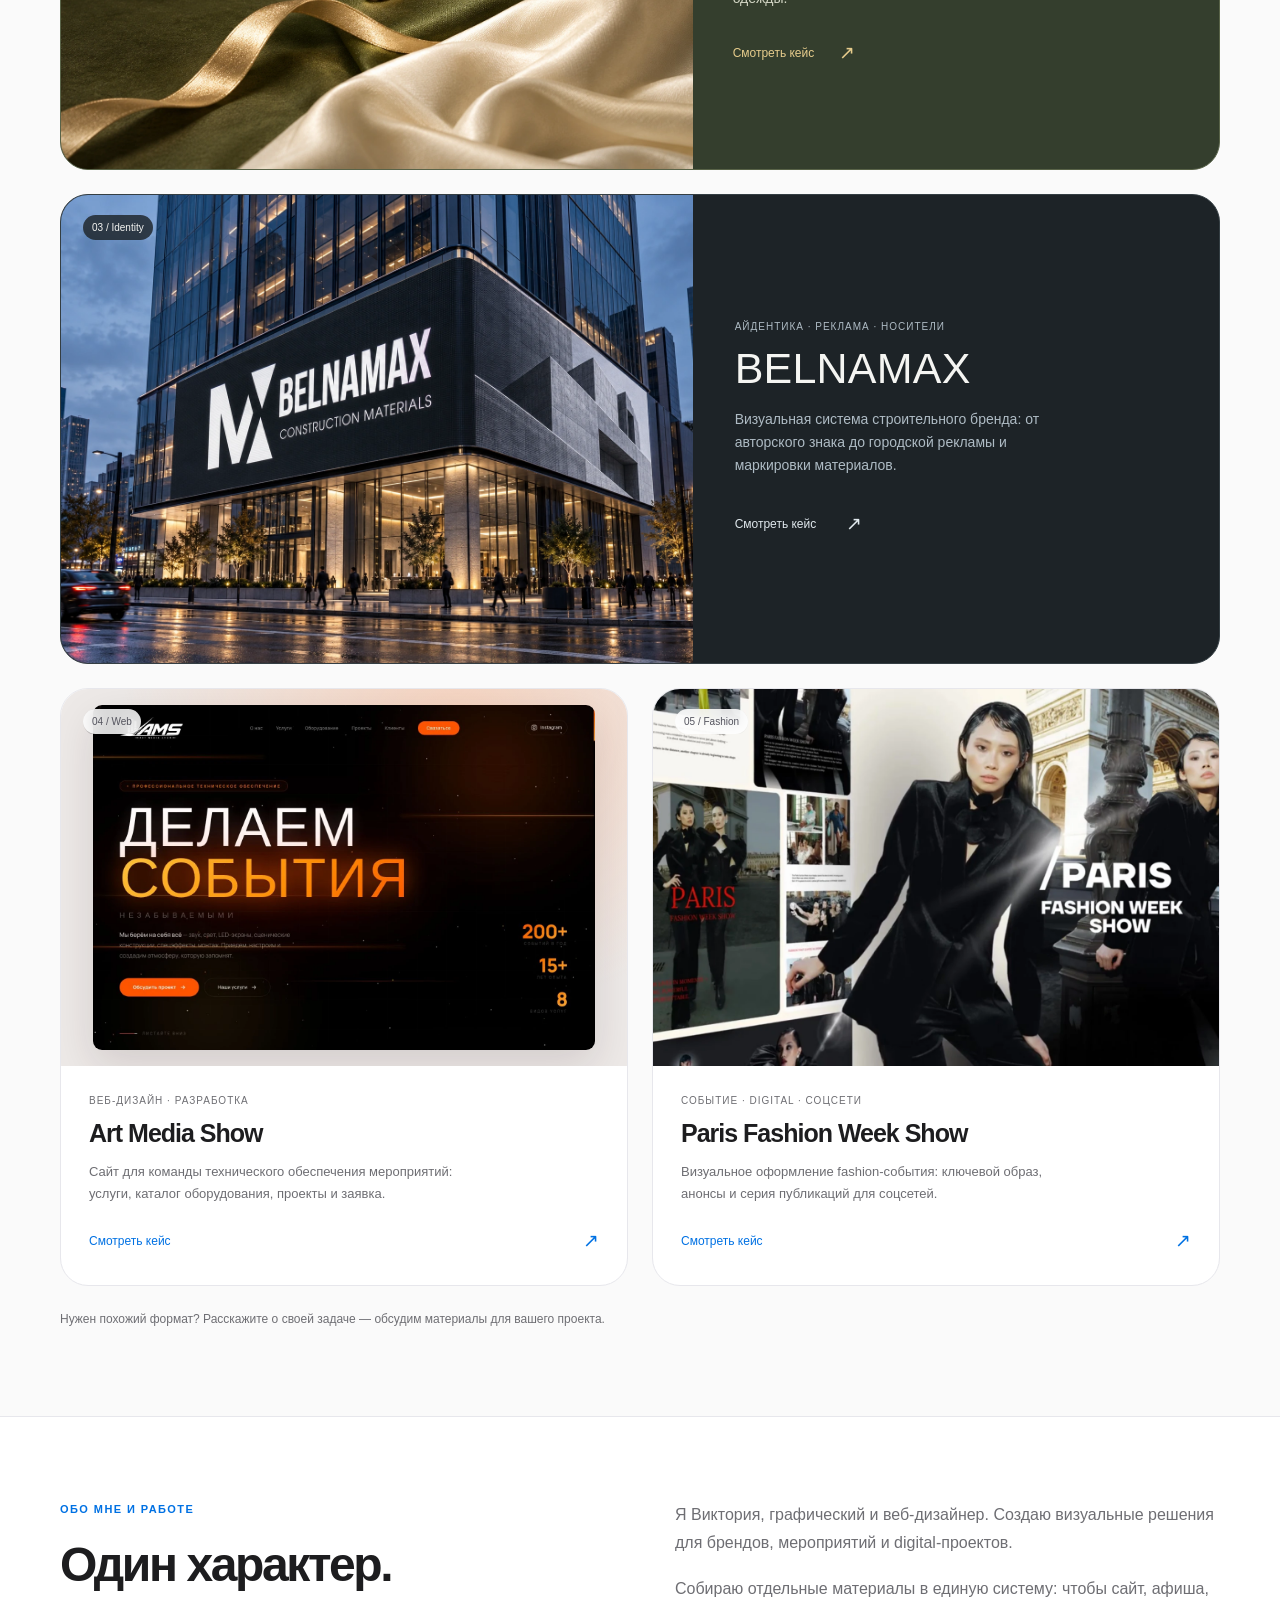
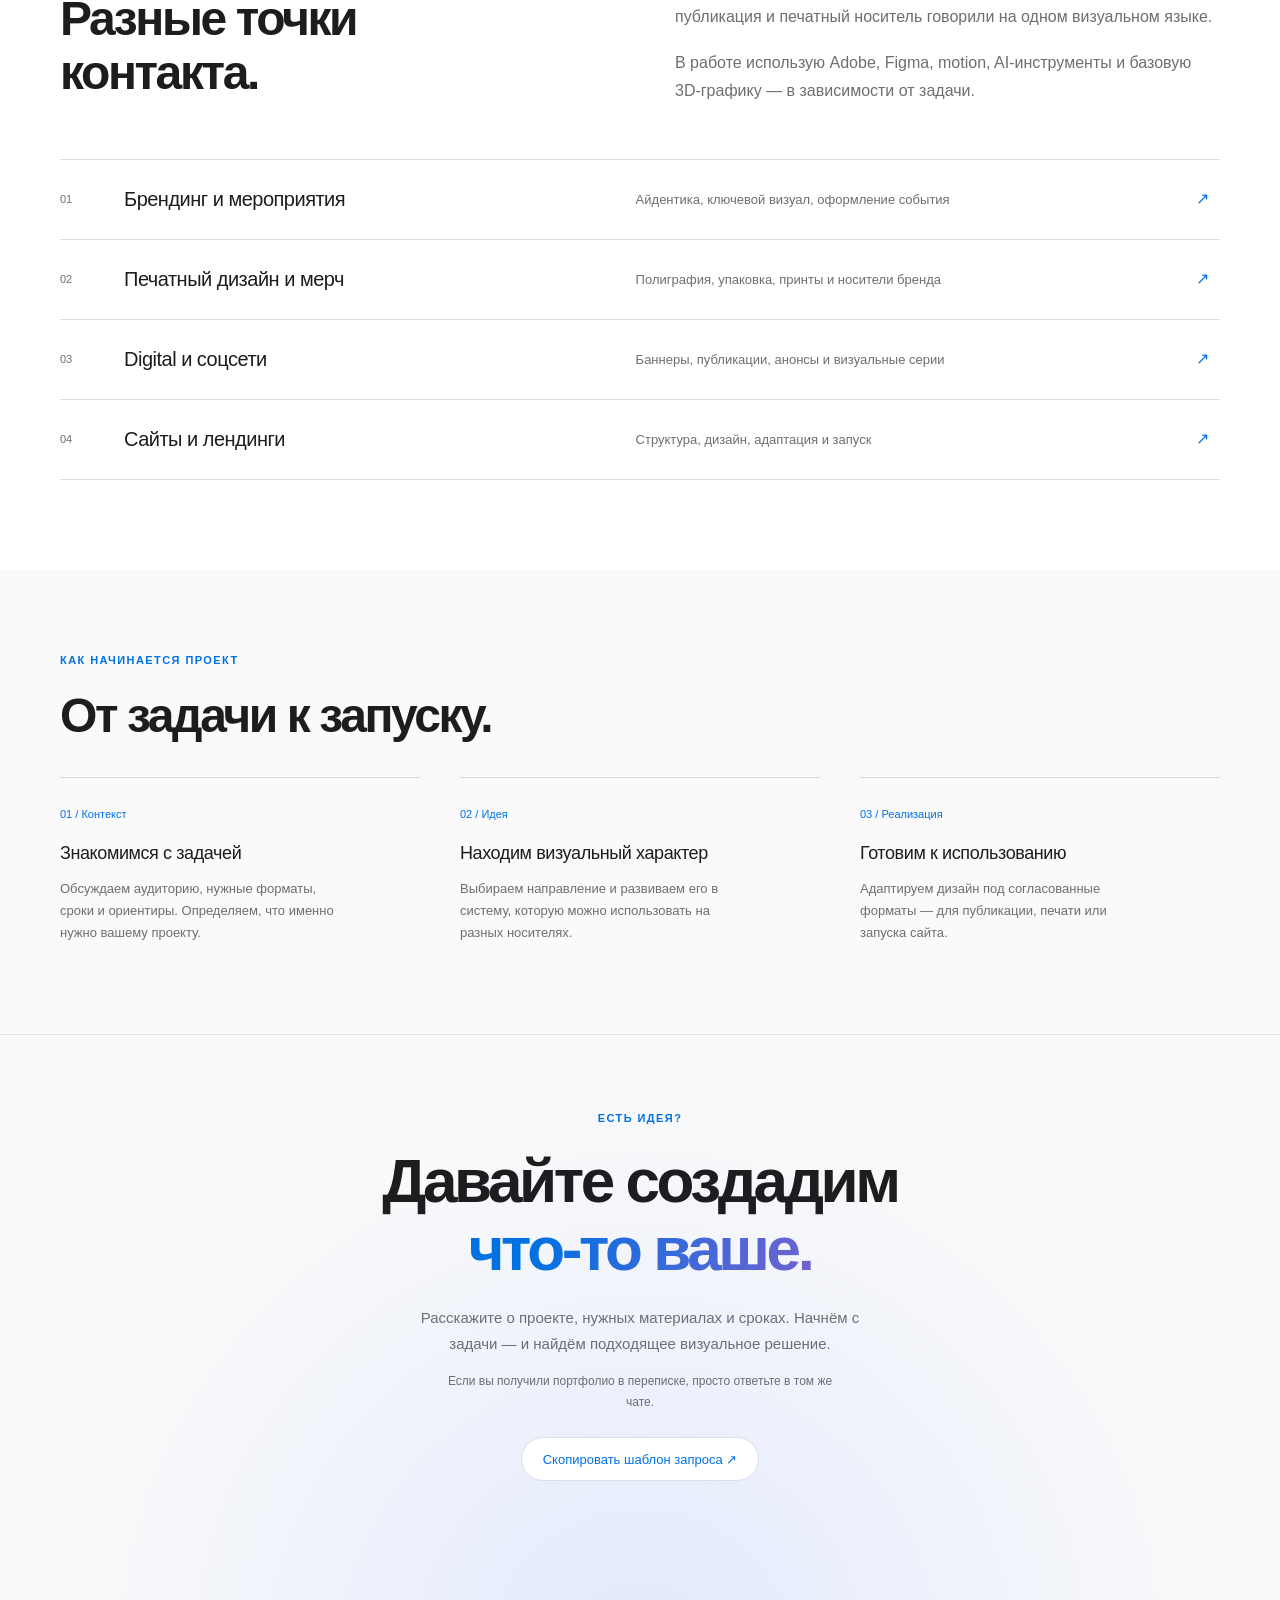
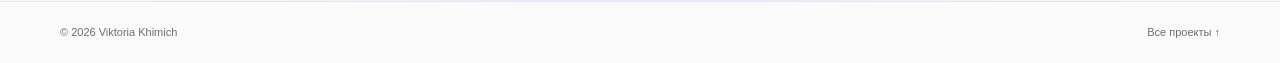
==== commit e1ac7528: "Add immersive BELNAMAX identity case with architectural brand applications" ====
--- a/index.html
+++ b/index.html
@@ -1,10 +1,10 @@
 <!DOCTYPE html>
 <html lang="ru"><head>
 <meta charset="utf-8"><meta name="viewport" content="width=device-width,initial-scale=1">
-<title>Виктория Химич — графический и веб-дизайнер</title><meta name="description" content="Портфолио Виктории Химич: айдентика, мероприятия, digital, печатный дизайн и сайты. New Names BFW × Mark Formelle, FOR YOU, Art Media Show, Paris Fashion Week Show.">
+<title>Виктория Химич — графический и веб-дизайнер</title><meta name="description" content="Портфолио Виктории Химич: айдентика, мероприятия, digital, печатный дизайн и сайты. New Names BFW × Mark Formelle, FOR YOU, BELNAMAX, Art Media Show, Paris Fashion Week Show.">
 <meta name="theme-color" content="#fafafa"><link rel="canonical" href="https://vikkiwwats.github.io/vikportfolio/">
-<meta property="og:type" content="website"><meta property="og:locale" content="ru_RU"><meta property="og:title" content="Виктория Химич — графический и веб-дизайнер"><meta property="og:description" content="Портфолио Виктории Химич: айдентика, мероприятия, digital, печатный дизайн и сайты. New Names BFW × Mark Formelle, FOR YOU, Art Media Show, Paris Fashion Week Show."><meta property="og:url" content="https://vikkiwwats.github.io/vikportfolio/"><meta property="og:image" content="https://vikkiwwats.github.io/vikportfolio/assets/images/bfw-identity.webp"><meta name="twitter:card" content="summary_large_image">
-<link rel="icon" type="image/svg+xml" href="assets/favicon.svg"><link rel="stylesheet" href="assets/portfolio.css"><link rel="stylesheet" href="assets/foryou.css"><script src="assets/portfolio.js" defer></script>
+<meta property="og:type" content="website"><meta property="og:locale" content="ru_RU"><meta property="og:title" content="Виктория Химич — графический и веб-дизайнер"><meta property="og:description" content="Портфолио Виктории Химич: айдентика, мероприятия, digital, печатный дизайн и сайты. New Names BFW × Mark Formelle, FOR YOU, BELNAMAX, Art Media Show, Paris Fashion Week Show."><meta property="og:url" content="https://vikkiwwats.github.io/vikportfolio/"><meta property="og:image" content="https://vikkiwwats.github.io/vikportfolio/assets/images/bfw-identity.webp"><meta name="twitter:card" content="summary_large_image">
+<link rel="icon" type="image/svg+xml" href="assets/favicon.svg"><link rel="stylesheet" href="assets/portfolio.css?v=belnamax-1"><link rel="stylesheet" href="assets/foryou.css"><script src="assets/portfolio.js" defer></script>
 </head><body><a class="skip-link" href="#main">Перейти к содержимому</a>
 <header class="site-header"><div class="container nav-inner">
 <a class="site-brand" href="index.html" aria-label="Виктория Химич — главная"><span class="brand-dot" aria-hidden="true"></span>Viktoria Khimich</a>
@@ -18,19 +18,22 @@
 </div></section>
 <section class="work container" id="work" aria-labelledby="work-title">
 <div class="section-header"><div><span class="eyebrow">Selected work</span><h2 id="work-title">Избранное.</h2></div><p>Проекты целиком: идея, визуальный язык<br>и то, как он работает на разных носителях.</p></div>
-<div class="filter-row"><div class="filters" role="group" aria-label="Выбрать направление"><button class="filter" type="button" data-filter="all" aria-pressed="true" aria-controls="projects">Все проекты</button><button class="filter" type="button" data-filter="brand" aria-pressed="false" aria-controls="projects">Брендинг и события</button><button class="filter" type="button" data-filter="print" aria-pressed="false" aria-controls="projects">Печать и мерч</button><button class="filter" type="button" data-filter="digital" aria-pressed="false" aria-controls="projects">Digital и соцсети</button><button class="filter" type="button" data-filter="web" aria-pressed="false" aria-controls="projects">Сайты</button></div><span class="project-count" role="status" aria-live="polite" data-project-count>Показано: 4 из 4</span></div>
-<div class="projects" id="projects" data-visible-count="4">
+<div class="filter-row"><div class="filters" role="group" aria-label="Выбрать направление"><button class="filter" type="button" data-filter="all" aria-pressed="true" aria-controls="projects">Все проекты</button><button class="filter" type="button" data-filter="brand" aria-pressed="false" aria-controls="projects">Брендинг и события</button><button class="filter" type="button" data-filter="print" aria-pressed="false" aria-controls="projects">Печать и мерч</button><button class="filter" type="button" data-filter="digital" aria-pressed="false" aria-controls="projects">Digital и соцсети</button><button class="filter" type="button" data-filter="web" aria-pressed="false" aria-controls="projects">Сайты</button></div><span class="project-count" role="status" aria-live="polite" data-project-count>Показано: 5 из 5</span></div>
+<div class="projects" id="projects" data-visible-count="5">
 <a class="project-card featured" href="project-bfw.html" data-categories="brand print" aria-labelledby="bfw-title">
 <div class="project-visual"><img src="assets/images/bfw-identity.webp" width="1352" height="1133" alt="Айдентика New Names BFW by Mark Formelle: одежда и мерч с розовыми и синими графическими акцентами" fetchpriority="high"><span class="project-number" aria-hidden="true">01 / Selected</span></div>
 <div class="project-body"><p class="project-kicker">Айдентика · принт · мерч</p><h3 class="project-title" id="bfw-title">New Names BFW<br>× Mark Formelle</h3><p class="project-description">Выразительная графика для fashion-проекта. Один визуальный характер — в одежде, мерче и деталях.</p><div class="project-foot"><span>Смотреть кейс</span><span class="project-arrow" aria-hidden="true">↗</span></div></div></a>
 <a class="project-card featured foryou-card" href="for-you.html" data-categories="brand print digital" aria-labelledby="foryou-title" data-reveal>
 <div class="project-visual"><img src="assets/images/for-you/luxe-hero.webp" width="1536" height="1024" alt="FOR YOU: золотистый логотип на оливковой ткани и молочном шёлке" loading="lazy"><span class="project-number" aria-hidden="true">02 / Brand</span></div>
 <div class="project-body"><p class="project-kicker">Айдентика · показы · соцсети</p><h3 class="project-title" id="foryou-title">FOR YOU</h3><p class="project-description">Логотип, фирменные носители и визуальные материалы для показов и соцсетей бренда одежды.</p><div class="project-foot"><span>Смотреть кейс</span><span class="project-arrow" aria-hidden="true">↗</span></div></div></a>
+<a class="project-card featured belnamax-card" href="belnamax.html" data-categories="brand print digital" aria-labelledby="belnamax-title" data-reveal>
+<div class="project-visual"><img src="assets/images/belnamax/led-city.webp" width="1536" height="1024" alt="BELNAMAX: фирменный знак на LED-фасаде современного здания" loading="lazy"><span class="project-number" aria-hidden="true">03 / Identity</span></div>
+<div class="project-body"><p class="project-kicker">Айдентика · реклама · носители</p><h3 class="project-title" id="belnamax-title">BELNAMAX</h3><p class="project-description">Визуальная система строительного бренда: от авторского знака до городской рекламы и маркировки материалов.</p><div class="project-foot"><span>Смотреть кейс</span><span class="project-arrow" aria-hidden="true">↗</span></div></div></a>
 <a class="project-card" href="art-media-show.html" data-categories="web" aria-labelledby="ams-title" data-reveal>
-<div class="project-visual ams-preview"><img src="assets/images/ams-cover.webp" width="1360" height="934" alt="Первый экран сайта Art Media Show: чёрный фон, оранжевый свет и крупная типографика" loading="lazy"><span class="project-number" aria-hidden="true">03 / Web</span></div>
+<div class="project-visual ams-preview"><img src="assets/images/ams-cover.webp" width="1360" height="934" alt="Первый экран сайта Art Media Show: чёрный фон, оранжевый свет и крупная типографика" loading="lazy"><span class="project-number" aria-hidden="true">04 / Web</span></div>
 <div class="project-body"><p class="project-kicker">Веб-дизайн · разработка</p><h3 class="project-title" id="ams-title">Art Media Show</h3><p class="project-description">Сайт для команды технического обеспечения мероприятий: услуги, каталог оборудования, проекты и заявка.</p><div class="project-foot"><span>Смотреть кейс</span><span class="project-arrow" aria-hidden="true">↗</span></div></div></a>
 <a class="project-card" href="pfwshow.html" data-categories="brand digital" aria-labelledby="pfw-title" data-reveal>
-<div class="project-visual"><img src="assets/images/pfw-cover.webp" width="1600" height="900" alt="Визуальная подборка Paris Fashion Week Show с обложками и постами о показе" loading="lazy"><span class="project-number" aria-hidden="true">04 / Fashion</span></div>
+<div class="project-visual"><img src="assets/images/pfw-cover.webp" width="1600" height="900" alt="Визуальная подборка Paris Fashion Week Show с обложками и постами о показе" loading="lazy"><span class="project-number" aria-hidden="true">05 / Fashion</span></div>
 <div class="project-body"><p class="project-kicker">Событие · digital · соцсети</p><h3 class="project-title" id="pfw-title">Paris Fashion Week Show</h3><p class="project-description">Визуальное оформление fashion-события: ключевой образ, анонсы и серия публикаций для соцсетей.</p><div class="project-foot"><span>Смотреть кейс</span><span class="project-arrow" aria-hidden="true">↗</span></div></div></a>
 </div><p class="work-bottom">Нужен похожий формат? Расскажите о своей задаче — обсудим материалы для вашего проекта.</p></section>
 <section class="services-section" id="about"><div class="container"><div class="split-heading" data-reveal><div><span class="eyebrow">Обо мне и работе</span><h2 class="section-title">Один характер.<br>Разные точки контакта.</h2></div><div class="body-copy"><p>Я Виктория, графический и веб-дизайнер. Создаю визуальные решения для брендов, мероприятий и digital-проектов.</p><p>Собираю отдельные материалы в единую систему: чтобы сайт, афиша, публикация и печатный носитель говорили на одном визуальном языке.</p><p>В работе использую Adobe, Figma, motion, AI-инструменты и базовую 3D-графику — в зависимости от задачи.</p></div></div>
--- a/assets/portfolio.css
+++ b/assets/portfolio.css
@@ -23,3 +23,7 @@
 @media(max-width:640px){html{scroll-padding-top:85px}.container{width:calc(100% - 36px)}.site-header{height:58px}.site-nav{gap:16px}.site-nav .nav-about{display:none}.site-nav .nav-contact{padding:7px 12px;font-size:11px}.site-brand{font-size:12px;gap:7px}.site-nav a{font-size:11px}.hero{padding:43px 0 42px}.hero h1{font-size:clamp(36px,9.4vw,59px);letter-spacing:-.055em}.availability{font-size:10px;margin-bottom:24px}.hero-intro{font-size:14px;max-width:350px;margin-top:20px}.hero-name{font-size:10px}.button-row{margin-top:22px;gap:8px}.button{font-size:12px;padding:10px 18px;min-height:42px}.work{padding:28px 0 55px}.section-header{align-items:start;flex-direction:column;gap:12px}.section-header h2{font-size:35px}.section-header p{font-size:12px;max-width:300px}.filter-row{align-items:flex-start;gap:10px;flex-direction:column}.filters{gap:6px}.filter{font-size:10px;padding:8px 12px}.project-count{font-size:10px}.projects{grid-template-columns:1fr;gap:18px}.project-card.featured,.projects[data-visible-count="1"] .project-card{grid-column:auto;display:block;min-height:0}.featured .project-visual{height:auto;aspect-ratio:1.25;padding:18px}.featured .project-visual img{max-height:none;max-width:100%;height:100%}.featured .project-body,.project-body{padding:24px}.featured .project-title,.project-title{font-size:28px;letter-spacing:-1px}.featured .project-description,.project-description{font-size:13px;margin-top:12px}.featured .project-foot{margin-top:22px}.project-visual{aspect-ratio:1.5}.projects[data-visible-count="1"] .project-visual{aspect-ratio:1.4}.project-visual.ams-preview{padding:22px}.project-number{top:13px;left:13px}.work-bottom{font-size:11px}.services-section,.process{padding:55px 0}.split-heading,.case-overview{grid-template-columns:1fr;gap:26px}.section-title{font-size:34px}.body-copy{font-size:14px}.service-list{margin-top:30px}.service-line{grid-template-columns:24px 1fr 16px;gap:13px;padding:20px 0}.service-line h3{font-size:17px}.service-line p{grid-column:2;grid-row:2;font-size:12px}.service-line .arrow{grid-column:3;grid-row:1}.service-line .service-index{align-self:start;padding-top:3px}.process-grid{grid-template-columns:1fr;gap:28px;margin-top:28px}.process-step p{max-width:100%;font-size:12px}.process-step h3{margin-top:9px}.process-step{padding-top:17px}.contact-section{padding:58px 0}.contact-section p{font-size:13px}.contact-section .reply-note{font-size:11px}.footer-inner{gap:12px;font-size:10px}.case-hero{padding:26px 0 32px}.back-link{margin-bottom:32px;font-size:11px}.case-hero h1{font-size:clamp(39px,10.3vw,60px);overflow-wrap:normal}.case-hero .case-lead{font-size:15px;margin-top:20px}.case-hero .eyebrow{font-size:9px;line-height:1.7}.case-meta{gap:20px;margin-top:26px;padding-top:24px}.case-meta dd{font-size:12px}.case-meta dt{font-size:9px}.case-toolbar{flex-direction:column;align-items:flex-start;gap:15px}.case-toolbar nav{gap:20px}.case-toolbar a{font-size:11px}.case-cover{padding-bottom:28px}.bfw-cover{padding:18px;border-radius:18px}.image-link{border-radius:16px}.image-link::after{opacity:1;height:28px;width:28px;font-size:12px;right:10px;bottom:10px;transform:none}.case-cover figcaption,.gallery figcaption,.browser-figure figcaption{font-size:10px}.case-section{padding:36px 0 42px}.case-description{font-size:14px}.case-section .section-title{font-size:33px}.section-lead{font-size:12px}.gallery,.gallery.portrait-gallery{grid-template-columns:1fr;gap:23px;margin-top:26px}.gallery .span-two{grid-column:auto}.portrait-gallery .image-link{max-width:430px;margin:auto}.detail-grid{grid-template-columns:1fr;gap:28px;margin-top:26px}.detail-item{padding-top:18px}.detail-item p{font-size:12px}.detail-item h3{font-size:17px}.case-next{padding:30px 0 40px}.next-links{gap:18px}.next-project h3{font-size:18px;letter-spacing:-.5px}.next-project span{font-size:8px}.next-project{padding:16px 0}.browser-chrome{height:25px;padding:0 9px}.browser-chrome i{width:4px;height:4px}.browser-chrome span{font-size:7px;padding-right:12px}.browser-frame{border-radius:10px}.site-map{gap:10px}.site-map div{padding:17px}.site-map h3{font-size:15px}.site-map p{font-size:11px}.lightbox{padding:65px 39px 65px}.lightbox-close{right:14px}.lightbox-prev,.lightbox-next{height:30px;width:30px;font-size:17px}.lightbox-prev{left:5px}.lightbox-next{right:5px}.lightbox-caption{font-size:10px}.lightbox img{max-height:calc(100dvh - 180px)}}
 @media(max-width:380px){.site-nav>a:first-child{display:none}.site-nav .nav-contact{white-space:nowrap}}
 @media(prefers-reduced-motion:reduce){html{scroll-behavior:auto}*,*::before,*::after{animation:none!important;transition:none!important}.will-reveal{opacity:1;transform:none}}
+
+/* BELNAMAX keeps its architectural character in the portfolio overview. */
+.project-card.belnamax-card{background:#1d2327;border-color:#343e43;color:#f5f5f2}.belnamax-card .project-visual{padding:0;background:#222b32;overflow:hidden}.belnamax-card .project-visual img{width:100%;height:100%;max-height:none;object-fit:cover}.belnamax-card .project-title{color:#f5f5f2;font-family:Impact,'Arial Narrow',sans-serif;letter-spacing:.005em;font-weight:400}.belnamax-card .project-kicker,.belnamax-card .project-description{color:#aebbc4}.belnamax-card .project-foot{color:#e0e8ed}.belnamax-card .project-number{color:#f5f5f2;background:#1d2327cf}.belnamax-card .project-body{padding:42px}
+@media(max-width:640px){.belnamax-card .project-visual{aspect-ratio:1.5;padding:0}.belnamax-card .project-body{padding:25px}}
--- a/assets/foryou.css
+++ b/assets/foryou.css
@@ -6,29 +6,114 @@
 .foryou-card .project-kicker{color:#d9c18a}.foryou-card .project-title{font-family:Georgia,"Times New Roman",serif;font-weight:400;font-size:46px;letter-spacing:-1px;color:#ebd39c}
 .foryou-card .project-description{max-width:320px;font-size:14px;color:#d1d4c3}.foryou-card .project-foot{margin-top:28px;gap:25px;color:#e6cc8c}
 .foryou-card .project-number{background:#343e2dd9;color:#e6d3a6;border:1px solid #dbc08040}
-html.fy-document{scroll-behavior:smooth;scroll-padding-top:100px;background:#343e2d}
-.fy-page{--fy-bg:#343e2d;--fy-deep:#293323;--fy-panel:#3a4632;--fy-gold:#e4cb91;--fy-cream:#f3ecdc;--fy-muted:#bec5b1;--fy-line:#d5bc7c35;--fy-ease:cubic-bezier(.18,.75,.25,1);margin:0;background:radial-gradient(ellipse at 90% 0,#58604355,transparent 30%),linear-gradient(180deg,#343e2d,#303b2a 65%,#293323);color:var(--fy-cream);font-family:-apple-system,BlinkMacSystemFont,"Segoe UI",Arial,sans-serif;line-height:1.6;-webkit-font-smoothing:antialiased;overflow-x:clip;color-scheme:dark}
-.fy-page *,.fy-page *::before,.fy-page *::after{box-sizing:border-box}.fy-page h1,.fy-page h2,.fy-page h3,.fy-page p,.fy-page figure,.fy-page ul{margin:0}.fy-page a{color:inherit;text-decoration:none}.fy-page button{font:inherit;color:inherit;cursor:pointer}.fy-page img{display:block;max-width:100%;height:auto}.fy-page [hidden]{display:none!important}.fy-page ::selection{background:#e4cb9145;color:#fff}.fy-page :focus-visible{outline:2px solid var(--fy-gold);outline-offset:6px}.fy-page button:focus-visible{outline-offset:3px}
-.fy-shell{width:min(1120px,calc(100% - 80px));margin-inline:auto}.fy-sr{position:absolute;width:1px;height:1px;padding:0;margin:-1px;overflow:hidden;clip:rect(0,0,0,0);white-space:nowrap;border:0}.fy-skip{position:fixed;left:12px;top:12px;z-index:200;background:var(--fy-gold);color:var(--fy-deep)!important;padding:10px 18px;transform:translateY(-160%)}.fy-skip:focus{transform:none}
-.fy-header{position:sticky;top:0;z-index:40;height:78px;background:#343e2de8;backdrop-filter:blur(18px);border-bottom:1px solid var(--fy-line)}.fy-nav{display:flex;height:100%;align-items:center;justify-content:space-between;gap:30px}.fy-back{font-size:11px;color:var(--fy-muted)!important;white-space:nowrap}.fy-back:hover{color:var(--fy-gold)!important}.fy-nav-brand{display:block;width:120px;margin-left:45px}.fy-nav-brand img{width:120px;height:65px;object-fit:contain}.fy-brandmark{display:block}.fy-nav nav{display:flex;gap:28px;align-items:center}.fy-nav nav a{font-size:11px;color:var(--fy-muted);transition:color .25s}.fy-nav nav a:hover{color:var(--fy-gold)}.fy-nav .fy-nav-contact{color:var(--fy-gold)}
-.fy-eyebrow{font-size:10px;letter-spacing:.16em;text-transform:uppercase;color:var(--fy-gold);line-height:1.6}.fy-hero{display:grid;grid-template-columns:.9fr 1.1fr;gap:28px 50px;align-items:center;padding-top:64px;padding-bottom:28px;position:relative}.fy-hero-copy{position:relative;z-index:4;padding:8px 0 20px}.fy-hero-copy .fy-eyebrow{display:flex;gap:10px;align-items:center}.fy-hero-copy .fy-eyebrow span{width:5px;height:5px;flex:0 0 5px;border-radius:50%;background:var(--fy-gold);box-shadow:0 0 14px #e4cb9160}.fy-hero h1{font-family:Georgia,"Times New Roman",serif;font-size:clamp(78px,7.8vw,112px);line-height:.99;letter-spacing:-.065em;font-weight:400;color:var(--fy-gold);margin-top:30px}.fy-page h1 em,.fy-page h2 em{font-weight:400;color:#eddbaf}.fy-hero-description{font-size:14px;line-height:1.85;color:var(--fy-muted);margin-top:27px!important;max-width:330px}.fy-button{display:inline-flex;align-items:center;justify-content:space-between;gap:38px;border:1px solid #d7bd7d88;min-height:46px;padding:12px 22px;font-size:11px;letter-spacing:.03em;color:var(--fy-gold)!important;background:#d0b77809;transition:background .3s,color .3s,transform .3s}.fy-button:hover{background:#e4cb91;color:#293323!important;transform:translateY(-2px)}.fy-hero-copy .fy-button{margin-top:30px}.fy-credit{margin-top:20px!important;font-size:10px;color:#b6bfaa;letter-spacing:.03em}
-.fy-hero-visual{position:relative;min-width:0;padding:25px 0 30px}.fy-hero-art{display:block;position:relative;z-index:2;overflow:hidden;border-radius:4px;border:1px solid #d8bd7955;box-shadow:0 26px 65px #18201435}.fy-hero-art img{width:100%;height:auto;aspect-ratio:1.5;object-fit:cover;transition:transform 1.2s var(--fy-ease)}.fy-hero-art:hover img{transform:scale(1.025)}.fy-art-hint{position:absolute;bottom:15px;right:16px;font-size:9px;letter-spacing:.04em;background:#25301fc9;color:#ead6a9;padding:6px 10px;border:1px solid #dbc48c55;backdrop-filter:blur(8px)}.fy-orbit{position:absolute;width:410px;height:410px;max-width:90%;border:1px solid #cfb56f33;border-radius:50%;right:4%;top:-25px;transform:rotate(-25deg);z-index:0}.fy-orbit::before{content:"";position:absolute;width:8px;height:8px;border:1px solid var(--fy-gold);border-radius:50%;top:22px;left:60px;background:#69734a;box-shadow:0 0 24px #d1b36b40}.fy-orbit::after{content:"";position:absolute;inset:17px;border:1px solid #cfb56f18;border-radius:50%}.fy-vertical-note{position:absolute;right:-26px;top:36px;writing-mode:vertical-rl;letter-spacing:.24em;font-size:8px;color:#c9bb92;opacity:.8}.fy-dove{position:absolute;display:block;z-index:3;pointer-events:none;user-select:none;transform:translate3d(var(--flight-x,0px),var(--flight-y,0px),0) rotate(var(--flight-angle,0deg));will-change:transform}.fy-dove img{width:100%;height:auto;filter:drop-shadow(0 15px 14px #14220f25)}.fy-dove-hero{width:190px;left:-65px;bottom:-16px;transform-origin:50% 65%}.fy-dove-hero img{animation:fy-breathe 6s ease-in-out infinite}.fy-hero-bottom{grid-column:1/-1;display:flex;align-items:center;justify-content:space-between;gap:20px;padding:24px 0 0;margin-top:12px;border-top:1px solid var(--fy-line);font-size:9px;color:#b7c0ab;letter-spacing:.035em}.fy-hero-bottom a{display:flex;gap:19px;color:#d3bf91}.fy-hero-bottom a span{font-size:9px}
-.fy-intro{padding-top:96px;padding-bottom:88px;position:relative}.fy-section-heading h2,.fy-material-copy h2,.fy-gallery-heading h2,.fy-closing h2{font-family:Georgia,"Times New Roman",serif;font-size:clamp(38px,4.2vw,57px);line-height:1.13;font-weight:400;letter-spacing:-.045em;color:var(--fy-cream)}.fy-section-heading h2{margin-top:17px}.fy-identity-layout{display:grid;grid-template-columns:1.15fr .85fr;gap:70px;align-items:center;margin-top:42px}.fy-logo-stage{position:relative;min-height:260px;display:flex;flex-direction:column;align-items:center;justify-content:center;background:radial-gradient(ellipse,#616e4540,transparent 68%);border:1px solid var(--fy-line);border-radius:160px 160px 3px 3px;padding:30px 38px;isolation:isolate}.fy-signature{width:340px;max-width:100%;position:relative;z-index:2}.fy-logo-caption{font-size:8px;text-transform:uppercase;letter-spacing:.18em;color:#d0be94;position:relative;z-index:3;margin-top:-13px}.fy-logo-orbit{position:absolute;width:250px;height:250px;border:1px solid #d7bd7733;transform:rotate(-20deg);border-radius:50%;z-index:0;top:5px}.fy-dove-signature{width:128px;right:-24px;top:-32px;opacity:.93}.fy-dove-signature img{transform:scaleX(-1)}.fy-identity-copy{font-size:12px;line-height:1.9;color:var(--fy-muted)}.fy-identity-copy p+p{margin-top:18px}.fy-identity-copy .fy-lead{font-family:Georgia,"Times New Roman",serif;font-size:26px;font-style:italic;line-height:1.45;color:var(--fy-cream);letter-spacing:-.02em}.fy-palette{display:flex;gap:22px;margin-top:27px}.fy-palette>div{display:flex;flex-direction:column;gap:8px;align-items:flex-start}.fy-swatch{width:30px;height:30px;border:1px solid #f1dfb455;border-radius:50%;box-shadow:inset 0 0 0 3px #ffffff05}.fy-swatch.olive{background:#606a49}.fy-swatch.ivory{background:#eae3d1}.fy-swatch.gold{background:linear-gradient(115deg,#b28e46,#f0d793 50%,#b18e49)}.fy-palette span{font-size:8px;letter-spacing:.03em;color:#c7ceb9}
-.fy-materials{padding-top:68px;padding-bottom:80px;border-top:1px solid var(--fy-line);display:grid;grid-template-columns:1.1fr .9fr;gap:80px;align-items:center}.fy-material-photo{min-width:0}.fy-material-photo>a{position:relative;display:block;border:1px solid #d6bd7d40;border-radius:4px;overflow:hidden}.fy-material-photo img{width:100%;height:auto;transition:transform 1s var(--fy-ease)}.fy-material-photo a:hover img{transform:scale(1.02)}.fy-image-note{display:block;font-size:8px;letter-spacing:.035em;color:#aebaa1;margin-top:11px}.fy-material-copy h2{margin-top:18px}.fy-material-copy>p:not(.fy-eyebrow){font-size:12px;line-height:1.9;color:var(--fy-muted);max-width:335px;margin-top:23px}.fy-material-list{list-style:none;padding:0;margin-top:25px!important;font-size:10px;line-height:1.6;color:#d6dcc9}.fy-material-list li{padding:12px 0;border-top:1px solid var(--fy-line);display:flex;gap:18px}.fy-material-list li:last-child{border-bottom:1px solid var(--fy-line)}.fy-material-list span{color:#d0b77f;font-size:8px;align-self:center;letter-spacing:.1em}
-.fy-gallery-section{padding-top:68px;padding-bottom:88px;border-top:1px solid var(--fy-line)}.fy-gallery-heading{display:flex;justify-content:space-between;align-items:flex-end;gap:30px}.fy-gallery-heading h2{margin-top:18px}.fy-gallery-heading>p{font-size:11px;color:var(--fy-muted);line-height:1.8;max-width:250px}.fy-gallery-controls{display:none;justify-content:space-between;align-items:center;gap:20px;margin:33px 0 22px}.fy-js .fy-gallery-controls{display:flex}.fy-filters{display:flex;flex-wrap:wrap;gap:7px}.fy-filters button{border:1px solid #bda76f55;background:transparent;border-radius:30px;padding:8px 14px;font-size:10px;color:#c7cfbc;transition:background .25s,color .25s}.fy-filters button:hover{background:#d2b97813}.fy-filters button[aria-pressed=true]{background:#dcc28a;color:#293323;border-color:#dcc28a}.fy-work-count{white-space:nowrap;font-size:9px;color:#b6c0a9}.fy-works{display:grid;grid-template-columns:repeat(4,minmax(0,1fr));gap:24px 18px;margin-top:28px}.fy-js .fy-works{margin-top:0}.fy-work{min-width:0;animation:fy-show .5s var(--fy-ease)}.fy-work-image{position:relative;display:flex;align-items:center;justify-content:center;height:210px;padding:16px;background:#4e5d3d38;border:1px solid #c7b37635;border-radius:4px;overflow:hidden;transition:border-color .35s,background .35s,transform .35s}.fy-work-image:hover{background:#65774728;border-color:#ddc58b90;transform:translateY(-3px)}.fy-work-image img{width:auto;height:auto;max-width:100%;max-height:176px;object-fit:contain;transition:transform .6s var(--fy-ease)}.fy-work-image:hover img{transform:scale(1.035)}.fy-work-image .fy-brandmark{max-width:100%;width:210px}.fy-zoom{position:absolute;right:9px;bottom:9px;display:grid;place-items:center;height:24px;width:24px;border-radius:50%;border:1px solid #e5c99066;background:#2b3728cf;color:#e4cc98;font-size:12px;opacity:.4;transition:opacity .25s}.fy-work-image:hover .fy-zoom,.fy-work-image:focus-visible .fy-zoom,.fy-material-photo a:hover .fy-zoom{opacity:1}.fy-work-label{padding:12px 2px 0}.fy-work-label>span{font-size:7px;letter-spacing:.15em;color:#d0b67d}.fy-work-label h3{font-size:11px;font-weight:400;line-height:1.5;color:#e2e5d6;margin-top:4px;letter-spacing:.01em}
-.fy-closing{padding-top:10px;padding-bottom:85px;text-align:center;position:relative}.fy-closing-line{position:relative;display:flex;justify-content:center;align-items:center;margin-bottom:54px;color:#d1b77e}.fy-closing-line::before,.fy-closing-line::after{content:"";height:1px;background:var(--fy-line);flex:1}.fy-closing-line span{padding:0 28px;font-size:17px}.fy-closing h2{margin-top:20px;font-size:clamp(42px,5vw,66px)}.fy-closing>p:not(.fy-eyebrow){font-size:12px;color:var(--fy-muted);line-height:1.8;margin-top:25px}.fy-closing .fy-button{margin-top:28px;min-width:215px}.fy-all-projects{display:block;width:max-content;margin:24px auto 0;font-size:9px;color:#b4bfa6!important}.fy-footer{display:flex;gap:20px;justify-content:space-between;align-items:center;padding-top:22px;padding-bottom:26px;border-top:1px solid var(--fy-line);font-size:8px;letter-spacing:.04em;color:#aeb9a0}.fy-footer>a{color:#cfbe97}
-.fy-lightbox{position:fixed;inset:0;width:100%;height:100%;max-width:none;max-height:none;margin:0;padding:65px 75px 45px;border:none;color:#f0e5cf;background:#222d20f7;overflow:hidden}.fy-lightbox::backdrop{background:#172114ee;backdrop-filter:blur(15px)}.fy-lightbox[open]{display:flex;justify-content:center;align-items:center}.fy-lightbox-content{display:flex;flex-direction:column;align-items:center;justify-content:center;gap:20px;max-width:100%;max-height:100%}.fy-lightbox-content>img{display:block;max-width:100%;width:auto;height:auto;max-height:calc(100dvh - 180px);object-fit:contain;border-radius:2px}.fy-lightbox-content>p{font-size:11px;line-height:1.7;max-width:760px;text-align:center;color:#cdd3c1}.fy-lightbox-close,.fy-lightbox-prev,.fy-lightbox-next{position:absolute;border:1px solid #cfb67477;background:#34402abf;color:#ead19c;display:grid;place-items:center;cursor:pointer;border-radius:50%}.fy-lightbox-close{width:39px;height:39px;right:24px;top:20px;font-size:25px}.fy-lightbox-prev,.fy-lightbox-next{height:38px;width:38px;top:50%;font-size:21px}.fy-lightbox-prev{left:18px}.fy-lightbox-next{right:18px}.fy-lightbox-counter{position:absolute;top:30px;left:30px;font-size:10px;letter-spacing:.1em;color:#d9c392}.fy-lightbox-open{overflow:hidden}.fy-page .fy-reveal-pending{opacity:0;transform:translateY(22px);transition:opacity .9s var(--fy-ease),transform .9s var(--fy-ease)}.fy-page .fy-reveal-pending.is-visible{opacity:1;transform:none}
-@keyframes fy-breathe{0%,100%{translate:0 0}50%{translate:0 -7px}}@keyframes fy-show{from{opacity:.5;transform:translateY(5px)}to{opacity:1;transform:none}}
-@media(max-width:1000px){.fy-shell{width:calc(100% - 56px)}.fy-nav-brand{margin-left:0}.fy-nav nav{gap:20px}.fy-hero{gap:25px;padding-top:50px}.fy-hero h1{font-size:88px}.fy-dove-hero{width:158px;left:-38px;bottom:-20px}.fy-orbit{width:330px;height:330px}.fy-identity-layout{gap:42px}.fy-materials{gap:45px}.fy-works{grid-template-columns:repeat(4,minmax(0,1fr));gap:24px 14px}.fy-work-image{height:190px;padding:12px}.fy-work-image img{max-height:160px}.fy-vertical-note{right:-19px}.foryou-card .project-body{padding:30px}}
-@media(max-width:760px){.fy-header{height:68px}.fy-nav{gap:16px}.fy-nav nav a:not(.fy-nav-contact){display:none}.fy-nav-brand{width:100px}.fy-nav-brand img{width:100px;height:58px}.fy-nav-contact{font-size:10px!important}.fy-hero{grid-template-columns:1fr 1fr;gap:22px;padding-top:42px}.fy-hero h1{font-size:76px}.fy-hero-description{font-size:12px}.fy-hero-copy .fy-eyebrow{font-size:8px;letter-spacing:.1em}.fy-hero .fy-button{gap:18px;padding:11px 15px;font-size:10px}.fy-hero-bottom>span{max-width:250px}.fy-hero-bottom a span{display:none}.fy-dove-hero{width:130px;left:-36px;bottom:0}.fy-identity-layout{grid-template-columns:1fr 1fr;gap:32px}.fy-signature{width:260px}.fy-logo-stage{min-height:225px;padding:25px}.fy-logo-orbit{width:200px;height:200px}.fy-dove-signature{width:100px;right:-15px;top:-35px}.fy-identity-copy{font-size:11px}.fy-identity-copy .fy-lead{font-size:23px}.fy-palette{gap:18px}.fy-materials{gap:30px}.fy-material-copy>p:not(.fy-eyebrow){font-size:11px}.fy-material-list{font-size:9px}.fy-works{grid-template-columns:repeat(2,minmax(0,1fr));gap:25px 16px}.fy-work-image{height:220px}.fy-work-image img{max-height:188px}.fy-gallery-heading>p{max-width:205px;font-size:10px}.fy-gallery-controls{gap:15px}.fy-work-count{font-size:8px}.fy-filters button{font-size:9px;padding:7px 12px}}
-@media(max-width:560px){.fy-shell{width:calc(100% - 40px)}.fy-nav{gap:12px}.fy-back{font-size:10px}.fy-back span{display:none}.fy-nav-brand{margin-right:auto;margin-left:4px;width:98px}.fy-nav-brand img{width:98px}.fy-nav .fy-nav-contact{font-size:9px!important;border-bottom:1px solid #d9c18c66;padding-bottom:4px}.fy-hero{grid-template-columns:1fr;gap:23px;padding-top:38px;padding-bottom:20px}.fy-hero-copy{padding:0}.fy-hero h1{font-size:82px;margin-top:22px;line-height:.95}.fy-hero-description{font-size:12px;margin-top:22px!important;line-height:1.8}.fy-hero-copy .fy-button{margin-top:23px;min-height:43px;gap:36px;padding:11px 18px}.fy-credit{font-size:8px;margin-top:14px!important}.fy-hero-visual{width:100%;max-width:470px;margin:10px auto 0;padding:14px 0 16px}.fy-hero-art img{aspect-ratio:1.5}.fy-dove-hero{width:125px;left:-12px;bottom:-8px}.fy-orbit{width:260px;height:260px;top:-12px;right:0}.fy-vertical-note{display:none}.fy-art-hint{right:10px;bottom:10px;font-size:8px;padding:5px 8px}.fy-hero-bottom{font-size:7px;margin-top:11px;padding-top:20px;gap:15px}.fy-hero-bottom>span{max-width:265px}.fy-intro{padding-top:61px;padding-bottom:60px}.fy-section-heading h2,.fy-material-copy h2,.fy-gallery-heading h2{font-size:37px}.fy-eyebrow{font-size:8px;letter-spacing:.14em}.fy-identity-layout{grid-template-columns:1fr;gap:28px;margin-top:33px}.fy-logo-stage{min-height:230px;padding:25px 35px;max-width:410px;width:100%;margin:auto}.fy-signature{width:280px}.fy-logo-orbit{width:230px;height:230px}.fy-dove-signature{width:100px;right:-7px;top:-30px}.fy-logo-caption{font-size:7px;margin-top:-8px}.fy-identity-copy{font-size:12px;line-height:1.85;max-width:430px}.fy-identity-copy .fy-lead{font-size:25px}.fy-palette{gap:28px;margin-top:23px}.fy-swatch{width:28px;height:28px}.fy-palette span{font-size:8px}.fy-materials{grid-template-columns:1fr;gap:25px;padding:49px 0 55px}.fy-material-photo{max-width:470px;margin:auto}.fy-material-copy .fy-eyebrow{margin-top:4px}.fy-material-copy h2{font-size:42px;margin-top:14px}.fy-material-copy>p:not(.fy-eyebrow){font-size:12px;max-width:none;margin-top:18px}.fy-material-list{font-size:10px;margin-top:21px!important}.fy-image-note{font-size:7px}.fy-gallery-section{padding-top:49px;padding-bottom:60px}.fy-gallery-heading{align-items:start;flex-direction:column;gap:17px}.fy-gallery-heading h2{margin-top:14px;font-size:36px}.fy-gallery-heading>p{font-size:11px;max-width:none}.fy-gallery-heading>p br{display:none}.fy-gallery-controls{align-items:start;flex-direction:column;gap:11px;margin-top:26px;margin-bottom:20px}.fy-filters{gap:6px}.fy-filters button{padding:7px 11px;font-size:8px}.fy-work-count{font-size:8px}.fy-works{gap:21px 12px;margin-top:25px}.fy-work-image{height:172px;padding:10px}.fy-work-image img{max-height:148px}.fy-work-label{padding-top:9px}.fy-work-label>span{font-size:6px;letter-spacing:.14em}.fy-work-label h3{font-size:10px;margin-top:4px;line-height:1.5}.fy-zoom{width:22px;height:22px;right:6px;bottom:6px;font-size:11px;opacity:.8}.fy-closing{padding-bottom:57px}.fy-closing-line{margin-bottom:36px}.fy-closing-line span{padding-inline:18px;font-size:14px}.fy-closing h2{font-size:40px;margin-top:17px}.fy-closing>p:not(.fy-eyebrow){font-size:11px;margin-top:20px}.fy-closing .fy-button{font-size:10px;margin-top:24px;min-width:205px}.fy-all-projects{font-size:8px}.fy-footer{flex-wrap:wrap;justify-content:space-between;gap:12px;padding:20px 0;font-size:7px}.fy-footer>span:nth-child(2){order:3;width:100%}.fy-lightbox{padding:68px 37px 45px}.fy-lightbox-content{gap:18px}.fy-lightbox-content>img{max-height:calc(100dvh - 190px)}.fy-lightbox-content>p{font-size:10px;line-height:1.7}.fy-lightbox-close{width:34px;height:34px;top:17px;right:16px;font-size:23px}.fy-lightbox-counter{top:28px;left:20px;font-size:9px}.fy-lightbox-prev,.fy-lightbox-next{width:28px;height:28px;font-size:17px}.fy-lightbox-prev{left:4px}.fy-lightbox-next{right:4px}.project-card.foryou-card{display:block;min-height:0}.foryou-card .project-visual{height:auto;aspect-ratio:1.5;padding:0}.foryou-card .project-visual img{height:100%;width:100%;max-height:none}.foryou-card .project-body{padding:25px}.foryou-card .project-title{font-size:37px}.foryou-card .project-description{font-size:13px;max-width:none}.foryou-card .project-foot{margin-top:22px}}
-@media(prefers-reduced-motion:reduce){html.fy-document{scroll-behavior:auto}.fy-page *,.fy-page *::before,.fy-page *::after{animation:none!important;transition:none!important}.fy-dove{transform:none!important}.fy-page .fy-reveal-pending{opacity:1;transform:none}}
+html.fy-document{scroll-behavior:smooth;scroll-padding-top:96px;background:#eee8d8;overflow-x:clip}
+.fy-page{--fy-olive:#444e35;--fy-ink:#343e2c;--fy-gold:#a68a4c;--fy-paper:#f0eadd;--fy-muted:#69705a;--fy-line:#a28e5540;--fy-ease:cubic-bezier(.18,.75,.25,1);margin:0;background:#f0eadd;color:var(--fy-ink);font-family:-apple-system,BlinkMacSystemFont,'Segoe UI',Arial,sans-serif;line-height:1.65;-webkit-font-smoothing:antialiased;overflow-x:clip;color-scheme:light}
+.fy-page *,.fy-page *::before,.fy-page *::after{box-sizing:border-box}.fy-page h1,.fy-page h2,.fy-page h3,.fy-page p,.fy-page figure{margin:0}.fy-page a{color:inherit;text-decoration:none}.fy-page button{font:inherit;cursor:pointer}.fy-page img{display:block;max-width:100%;height:auto}.fy-page [hidden]{display:none!important}.fy-page :focus-visible{outline:2px solid #9e8141;outline-offset:6px}.fy-page ::selection{background:#b2944b50;color:#283023}
+.fy-shell{width:min(1160px,calc(100% - 80px));margin-inline:auto}.fy-sr{position:absolute;width:1px;height:1px;padding:0;margin:-1px;overflow:hidden;clip:rect(0,0,0,0);white-space:nowrap;border:0}.fy-skip{position:fixed;top:12px;left:12px;z-index:200;background:#e5d2a1;color:#293323!important;padding:10px 18px;transform:translateY(-160%)}.fy-skip:focus{transform:none}
+.fy-header{position:sticky;top:0;z-index:40;height:76px;background:#37402eea;color:#efe3c7;backdrop-filter:blur(18px);border-bottom:1px solid #d4bf8a45}.fy-nav{height:100%;display:flex;align-items:center;justify-content:space-between;gap:28px}.fy-back{display:flex;align-items:center;min-height:44px;font-size:11px;color:#dddac5!important;white-space:nowrap}.fy-back:hover{color:#f0d89f!important}.fy-nav-brand{display:block;width:118px;margin-left:80px}.fy-nav-brand img{width:118px;height:60px;object-fit:contain}.fy-nav nav{display:flex;align-items:center;gap:25px}.fy-nav nav>a{font-size:11px;min-height:44px;display:flex;align-items:center;color:#e2dcc6;transition:color .2s}.fy-nav nav>a:hover{color:#efd092}.fy-motion-toggle{display:none;align-items:center;justify-content:center;width:34px;height:34px;border:1px solid #cbb57b80;border-radius:50%;background:transparent;color:#e3cc91;font-size:11px}.fy-js .fy-motion-toggle{display:flex}.fy-motion-toggle:hover{background:#d2bb7722}.fy-motion-toggle:disabled{opacity:.5;cursor:default}
+.fy-eyebrow{font-size:10px;line-height:1.6;letter-spacing:.17em;text-transform:uppercase;color:#8c763f}.fy-page h2{font-family:Georgia,'Times New Roman',serif;font-size:clamp(39px,4.2vw,60px);line-height:1.12;font-weight:400;letter-spacing:-.04em;color:#37422f}.fy-page h2 em{font-weight:400;color:#927a43}.fy-button{display:inline-flex;align-items:center;justify-content:space-between;gap:35px;min-height:46px;padding:12px 23px;border:1px solid #a0894e90;color:#4a563b;background:#f1eadc99;font-size:11px;letter-spacing:.035em;transition:background .3s,color .3s,translate .3s}.fy-button:hover{color:#f2e8ce;background:#485439;translate:0 -2px}
+.fy-hero{position:relative;min-height:820px;background:#565b3e;color:#f1e8d0;overflow:hidden;isolation:isolate}.fy-oil-bg{position:absolute;inset:0;width:100%;height:100%!important;object-fit:cover;object-position:center;z-index:-2}.fy-hero-veil{position:absolute;inset:0;z-index:-1;background:radial-gradient(ellipse at 50% 32%,#26302222 0,#26302200 45%,#26302215 70%),linear-gradient(180deg,#27321f10,#1b28181c 70%,#27332188)}.fy-hero-inner{position:relative;height:min(900px,calc(100svh - 76px));min-height:820px;width:100%;margin:auto}.fy-hero-overline{position:absolute;top:38px;width:100%;text-align:center;text-transform:uppercase;font-size:9px;letter-spacing:.24em;color:#efe3bc;z-index:8}.fy-hero-signature{position:absolute;top:460px;left:50%;translate:-50% 0;z-index:8;text-align:center;display:flex;flex-direction:column;align-items:center;gap:17px;width:330px}.fy-shine-script{display:block;width:270px;height:98px;background:linear-gradient(120deg,#d0af67,#fff0bc 48%,#d3af65);mask:url('images/for-you/shine-bright-original.webp') center / contain no-repeat}.fy-hero-signature>p{font-size:13px;line-height:1.8;color:#efe6cc;letter-spacing:.04em}.fy-hero-signature .fy-button{margin-top:5px;background:#343e265f;color:#f0dfac;border-color:#e6d39b88;backdrop-filter:blur(5px);font-size:10px}.fy-hero-signature .fy-button:hover{background:#e7d3a2;color:#2b3524}.fy-hero-bottom{position:absolute;bottom:23px;left:50%;translate:-50% 0;display:flex;align-items:center;justify-content:space-between;gap:25px;border-top:1px solid #ddc88c44;padding-top:19px;font-size:8px;color:#d4d7bf;letter-spacing:.025em;z-index:8}.fy-painted-dove{position:absolute;pointer-events:none;user-select:none;z-index:3;filter:drop-shadow(0 13px 9px #26331716);object-fit:contain;animation:none;transform:none}.fy-painted-dove-large{width:670px;height:670px!important;left:calc(50% - 875px);top:155px}.fy-painted-dove-second{width:385px;height:385px!important;right:calc(50% - 760px);top:90px;transform:scaleX(-1)}
+.fy-bird{position:absolute;display:block;width:115px;aspect-ratio:1;pointer-events:none;user-select:none;z-index:4;transform:translate3d(var(--bird-x,0px),var(--bird-y,0px),0) rotate(var(--bird-tilt,0deg));will-change:transform}.fy-bird-motion{display:block;position:absolute;inset:0;transform:scaleX(var(--bird-facing,1));filter:drop-shadow(0 7px 6px #25301815)}.fy-wing-frame{position:absolute;inset:0;display:block;background:url('images/for-you/enchanted-dove-atlas.webp') 0 0 / 200% 200% no-repeat;opacity:0;will-change:opacity}.fy-frame-0{background-position:0 0;opacity:1}.fy-frame-1{background-position:100% 0}.fy-frame-2{background-position:0 100%}.fy-frame-3{background-position:100% 100%}.fy-bird[data-species=songbird] .fy-wing-frame{background-image:url('images/for-you/enchanted-songbird-atlas.webp')}.fy-bird[data-species=dove] .fy-frame-1{transform:translateX(-3%)}.fy-bird[data-species=dove] .fy-frame-2{transform:translateY(15.2%);clip-path:polygon(0 8%,100% 8%,100% 100%,0 100%)}.fy-bird[data-species=dove] .fy-frame-3{transform:translate(-3%,15.2%);clip-path:polygon(12% 8%,100% 8%,100% 100%,0 100%,0 48%,12% 48%)}.fy-bird[data-species=songbird] .fy-frame-1{transform:translateX(-2%)}.fy-bird[data-species=songbird] .fy-frame-2{transform:translateY(4%)}.fy-bird[data-species=songbird] .fy-frame-3{transform:translate(-2%,4%)}.fy-hero-bird-small-one{width:98px;left:calc(50% - 370px);top:43px;--bird-facing:-1;opacity:.75}.fy-hero-bird-small-two{width:120px;right:calc(50% - 370px);bottom:135px}.fy-hero-bird-small-three{width:75px;left:calc(50% - 180px);bottom:90px;--bird-facing:-1;opacity:.7}
+.fy-world{position:relative;isolation:isolate;background:#efe9dc;overflow:hidden}.fy-world:before{content:"";position:absolute;inset:0;pointer-events:none;z-index:-2;background:url('images/for-you/enchanted-golden-grove.webp') center top / auto var(--grove-period,900px) repeat-y;opacity:.6;mask-image:repeating-linear-gradient(to bottom,transparent 0,#000 120px,#000 calc(var(--grove-period,900px) - 120px),transparent var(--grove-period,900px))}.fy-world:after{content:"";position:absolute;inset:0;pointer-events:none;z-index:-1;background:linear-gradient(90deg,#f4eee31a,#f2ece1c9 27%,#f2ece1c9 75%,#f4eee31a)}.fy-prologue{position:relative;padding-top:95px;padding-bottom:80px;display:grid;grid-template-columns:.95fr 1.05fr;gap:100px;align-items:center}.fy-prologue-mark{display:flex;flex-direction:column;align-items:center;justify-content:center;padding:40px 0;min-height:260px;background:none;border:0;box-shadow:none}.fy-prologue-mark>img{width:355px;max-width:100%;filter:drop-shadow(0 2px 1px #7b672e1f)}.fy-prologue-mark>span{font-size:8px;color:#937c47;text-transform:uppercase;letter-spacing:.16em;margin-top:20px}.fy-prologue-copy h2{font-size:47px;margin-top:17px}.fy-prologue-copy>p:not(.fy-eyebrow){font-size:13px;line-height:1.9;color:#626c53;margin-top:22px;max-width:460px}.fy-palette{display:flex;align-items:center;gap:12px;margin-top:25px}.fy-palette i{display:block;width:23px;height:23px;border-radius:50%;border:1px solid #9b8c5e65;background:#5d6647}.fy-palette i:nth-child(2){background:#eee8d6}.fy-palette i:nth-child(3){background:linear-gradient(120deg,#ae8b47,#eed69d 50%,#ad8845)}.fy-palette span{font-size:8px;letter-spacing:.08em;color:#7d7b5b;margin-left:5px}.fy-prologue-bird{width:85px;right:-35px;bottom:60px;--bird-facing:-1}
+.fy-chapter{position:relative;padding-top:55px;padding-bottom:12px}.fy-chapter-heading{display:grid;grid-template-columns:1.1fr .9fr;column-gap:100px;align-items:end;position:relative;z-index:5}.fy-chapter-heading>.fy-eyebrow{grid-column:1/-1;margin-bottom:18px}.fy-chapter-copy{font-size:13px;line-height:1.95;color:#657056;max-width:360px;margin-bottom:5px!important}.fy-composition{position:relative;display:grid;grid-template-columns:repeat(12,minmax(0,1fr));gap:0;align-items:start;margin-top:25px;isolation:isolate}.fy-artwork{position:relative;display:block;min-width:0;outline-offset:-10px;line-height:0;transition:filter .3s}.fy-artwork>img{width:100%;height:auto;mask-image:linear-gradient(90deg,transparent,#000 7%,#000 93%,transparent),linear-gradient(180deg,transparent,#000 7%,#000 93%,transparent);mask-composite:intersect;-webkit-mask-composite:source-in}.fy-artwork:hover{filter:brightness(1.025)}.fy-view-hint{position:absolute;right:10%;bottom:9%;font-size:9px;line-height:1.6;letter-spacing:.03em;background:#33422bbe;color:#f3e5bf;padding:6px 11px;opacity:0;translate:0 4px;transition:opacity .25s,translate .25s;border-radius:1px;z-index:5}.fy-artwork:hover .fy-view-hint,.fy-artwork:focus-visible .fy-view-hint{opacity:1;translate:0 0}.fy-pack-main{grid-column:1/-1;grid-row:1;z-index:1;margin-top:-20px}.fy-pack-open{grid-column:1/8;grid-row:2;z-index:2;margin-top:-100px;margin-left:-40px;margin-right:-35px}.fy-pack-details{grid-column:7/-1;grid-row:2;z-index:3;margin-top:-20px;margin-left:-60px;margin-right:-35px}.fy-scene-note{font-size:9px;color:#7a7f6b;text-align:right;line-height:1.8;margin-top:-10px;margin-bottom:8px;position:relative;z-index:6}
+.fy-print-composition{margin-top:20px}.fy-print-certificate{grid-column:1/9;grid-row:1;z-index:2;margin-left:-40px;margin-right:-15px}.fy-print-cards{grid-column:7/-1;grid-row:1;z-index:3;margin-top:180px;margin-left:-85px;margin-right:-55px}.fy-print-sewing{grid-column:3/11;grid-row:2;z-index:1;margin-top:-60px}.fy-source-note{display:flex;justify-content:space-between;align-items:center;gap:25px;color:#7c806d;font-size:9px;line-height:1.8;margin-top:10px;position:relative;z-index:6}.fy-source-note>div{display:flex;flex-wrap:wrap;gap:25px}.fy-source-note a{color:#7e734f;border-bottom:1px solid #a38e5744;padding:4px 0}.fy-source-note a:hover{color:#3c4b2f;border-color:#7f713e}
+.fy-posts-section{padding-top:60px}.fy-posts-composition{position:relative;display:grid;grid-template-columns:repeat(12,minmax(0,1fr));grid-auto-rows:auto;gap:0;align-items:start;margin-top:80px;padding:0 25px 35px;isolation:isolate}.fy-posts-composition .fy-artwork>img{mask:none;filter:drop-shadow(0 9px 14px #493e261f)}.fy-post{width:100%;position:relative;transition:translate .4s var(--fy-ease),filter .3s}.fy-post:hover{translate:0 -8px;z-index:8}.fy-post-1{grid-column:1/5;grid-row:1;rotate:-6deg;z-index:2}.fy-post-2{grid-column:5/9;grid-row:1;rotate:3deg;margin-top:80px;z-index:3}.fy-post-3{grid-column:9/-1;grid-row:1;rotate:6deg;margin-top:20px;z-index:4}.fy-post-4{grid-column:1/5;grid-row:2;rotate:4deg;margin-top:60px;z-index:4}.fy-post-5{grid-column:5/9;grid-row:2;rotate:-4deg;margin-top:100px;z-index:3}.fy-post-6{grid-column:9/-1;grid-row:2;rotate:5deg;margin-top:60px;z-index:2}.fy-posts-note{display:flex;justify-content:space-between;gap:25px;align-items:center;font-size:9px;color:#737c63;letter-spacing:.035em;margin-top:25px;position:relative;z-index:5}
+.fy-closing{position:relative;padding-top:0;padding-bottom:80px;text-align:center}.fy-closing-logo{width:210px;height:135px!important;object-fit:contain;margin:0 auto 33px}.fy-closing h2{margin-top:20px;font-size:clamp(43px,4.7vw,65px)}.fy-closing>p:not(.fy-eyebrow){font-size:13px;color:#647055;line-height:1.9;margin-top:26px}.fy-closing .fy-button{margin-top:28px;min-width:215px}.fy-all-projects{display:block;width:max-content;margin:24px auto 0;font-size:10px;color:#6d775f!important}.fy-closing-bird{width:115px;right:5%;top:20px}.fy-footer{display:flex;justify-content:space-between;align-items:center;gap:25px;padding-top:22px;padding-bottom:28px;border-top:1px solid var(--fy-line);color:#737b64;font-size:9px;letter-spacing:.025em}.fy-footer>a{color:#887344}
+.fy-lightbox{position:fixed;inset:0;width:100%;height:100%;max-width:none;max-height:none;margin:0;padding:65px 75px 45px;border:0;background:#25301ff7;color:#f1e7cc;overflow:hidden}.fy-lightbox::backdrop{background:#14200eee;backdrop-filter:blur(15px)}.fy-lightbox[open]{display:flex;justify-content:center;align-items:center}.fy-lightbox-content{display:flex;flex-direction:column;align-items:center;justify-content:center;gap:20px;max-width:100%;max-height:100%}.fy-lightbox-content>img{max-width:100%;max-height:calc(100dvh - 180px);width:auto;height:auto;object-fit:contain}.fy-lightbox-content>p{font-size:12px;line-height:1.7;color:#d9dbc8;max-width:750px;text-align:center}.fy-lightbox-close,.fy-lightbox-prev,.fy-lightbox-next{position:absolute;border:1px solid #d0b87877;background:#35422bce;color:#eed7a3;border-radius:50%;display:grid;place-items:center;cursor:pointer}.fy-lightbox-close{width:39px;height:39px;right:24px;top:20px;font-size:25px}.fy-lightbox-prev,.fy-lightbox-next{width:38px;height:38px;top:50%;font-size:21px}.fy-lightbox-prev{left:18px}.fy-lightbox-next{right:18px}.fy-lightbox-counter{position:absolute;top:30px;left:30px;color:#d7c191;font-size:10px;letter-spacing:.08em}.fy-lightbox-open{overflow:hidden}.fy-page .fy-reveal-pending{opacity:0;transform:translateY(20px);transition:opacity .85s var(--fy-ease),transform .85s var(--fy-ease)}.fy-page .fy-reveal-pending.is-visible{opacity:1;transform:none}
 
-@media(max-width:640px){.project-card.foryou-card{display:block;min-height:0}.foryou-card .project-visual{height:auto;aspect-ratio:1.5;padding:0}.foryou-card .project-visual img{height:100%;width:100%;max-height:none}.foryou-card .project-body{padding:25px}.foryou-card .project-description{max-width:none}}
+@media(min-width:1600px){.fy-hero-inner{height:900px}.fy-painted-dove-large{width:780px;height:780px!important;left:calc(50% - 1030px);top:100px}.fy-painted-dove-second{width:460px;height:460px!important;right:calc(50% - 970px);top:100px}.fy-hero-signature{top:490px}}
+@media(max-width:1100px){.fy-shell{width:calc(100% - 64px)}.fy-nav-brand{margin-left:30px}.fy-nav nav{gap:20px}.fy-painted-dove-large{width:520px;height:520px!important;left:-180px;top:215px}.fy-painted-dove-second{width:330px;height:330px!important;right:-110px;top:100px}.fy-hero-bird-small-one{left:16%;top:55px}.fy-hero-bird-small-two{right:12%;bottom:110px}.fy-prologue{gap:60px;padding-top:80px;padding-bottom:55px}.fy-prologue-copy h2{font-size:42px}.fy-chapter-heading{column-gap:60px}.fy-pack-open{margin-top:-70px}.fy-pack-details{margin-left:-45px}.fy-print-cards{margin-top:145px}.fy-print-sewing{margin-top:-30px}.fy-posts-composition{padding-inline:15px}}
+@media(max-width:760px){.fy-shell{width:calc(100% - 48px)}.fy-header{height:68px}.fy-nav{gap:15px}.fy-nav-brand{width:95px;margin-left:0}.fy-nav-brand img{width:95px;height:54px}.fy-nav nav{gap:15px}.fy-nav nav>a{font-size:10px}.fy-hero,.fy-hero-inner{min-height:800px}.fy-hero-inner{height:800px}.fy-painted-dove-large{width:450px;height:450px!important;left:-210px;top:220px}.fy-painted-dove-second{width:290px;height:290px!important;right:-115px;top:130px}.fy-hero-signature{top:420px}.fy-shine-script{width:250px;height:95px}.fy-hero-overline{font-size:8px}.fy-hero-bird-small-one{width:75px;left:8%;top:40px}.fy-hero-bird-small-two{width:95px;right:8%;bottom:110px}.fy-hero-bird-small-three{width:70px;left:25%;bottom:85px}.fy-prologue{grid-template-columns:1fr 1.1fr;gap:35px;padding-top:60px;padding-bottom:40px}.fy-prologue-mark>span{font-size:7px;line-height:1.8;text-align:center}.fy-prologue-copy h2{font-size:36px}.fy-prologue-copy>p:not(.fy-eyebrow){font-size:12px}.fy-prologue-bird{right:-15px;bottom:20px;width:65px}.fy-palette{gap:8px;flex-wrap:wrap}.fy-palette span{font-size:7px;margin:0}.fy-chapter{padding-top:45px}.fy-chapter-heading{column-gap:35px}.fy-page h2{font-size:43px}.fy-chapter-copy{font-size:12px;line-height:1.9}.fy-chapter-heading>.fy-eyebrow{margin-bottom:15px}.fy-eyebrow{font-size:8px}.fy-pack-open{margin-top:-45px;margin-left:-20px;margin-right:-15px}.fy-pack-details{margin-left:-30px;margin-right:-20px;margin-top:5px}.fy-scene-note{font-size:8px;margin-top:0}.fy-print-certificate{margin-left:-25px}.fy-print-cards{margin-top:110px;margin-left:-65px;margin-right:-30px}.fy-print-sewing{margin-top:-10px;grid-column:2/12}.fy-source-note{font-size:8px;gap:15px}.fy-source-note>div{gap:15px}.fy-posts-composition{margin-top:60px;padding-inline:15px}.fy-post-2{margin-top:50px}.fy-post-3{margin-top:10px}.fy-post-4,.fy-post-6{margin-top:35px}.fy-post-5{margin-top:70px}.fy-posts-note{font-size:8px}.fy-closing-bird{right:0;width:90px}.fy-closing-logo{width:190px;height:120px!important}.fy-closing h2{font-size:45px}.fy-footer{font-size:8px}}
+@media(max-width:560px){html.fy-document{scroll-padding-top:85px}.fy-shell{width:calc(100% - 40px)}.fy-nav{gap:10px}.fy-back{font-size:11px}.fy-back>span{display:none}.fy-nav-brand{width:86px;margin-right:auto}.fy-nav-brand img{width:86px}.fy-nav nav{gap:10px}.fy-nav nav>a{font-size:9px}.fy-nav nav>a[href='#print']{display:none}.fy-motion-toggle{width:30px;height:30px}.fy-hero,.fy-hero-inner{min-height:780px}.fy-hero-inner{height:780px}.fy-hero-overline{top:28px;font-size:7px;letter-spacing:.18em}.fy-hero-signature{top:370px;width:280px;gap:15px}.fy-shine-script{width:230px;height:85px}.fy-hero-signature>p{font-size:12px}.fy-hero-signature .fy-button{font-size:10px;min-height:44px;padding:11px 18px;margin-top:8px}.fy-painted-dove-large{width:330px;height:330px!important;left:-145px;top:215px;z-index:3}.fy-painted-dove-second{width:220px;height:220px!important;right:-95px;top:105px}.fy-hero-bird-small-one{width:62px;left:6%;top:20px}.fy-hero-bird-small-two{width:90px;right:7%;bottom:125px}.fy-hero-bird-small-three{width:65px;left:12%;bottom:95px}.fy-hero-bottom{display:flex;flex-wrap:wrap;gap:8px;font-size:7px;bottom:21px;padding-top:16px;line-height:1.8}.fy-hero-bottom>span{width:100%}.fy-prologue{grid-template-columns:1fr;gap:18px;padding-top:52px;padding-bottom:20px}.fy-prologue-mark{min-height:0;padding:15px 0 5px}.fy-prologue-mark>img{width:245px}.fy-prologue-mark>span{font-size:7px;margin-top:12px}.fy-prologue-copy h2{font-size:37px;margin-top:14px}.fy-prologue-copy>p:not(.fy-eyebrow){font-size:13px;line-height:1.85;margin-top:18px}.fy-palette{gap:12px;margin-top:22px}.fy-palette span{font-size:8px;margin-left:3px}.fy-prologue-bird{top:25px;right:-8px;bottom:auto;width:62px}.fy-chapter{padding-top:48px;padding-bottom:0}.fy-chapter-heading{grid-template-columns:1fr;gap:15px}.fy-chapter-heading>.fy-eyebrow{margin:0}.fy-page h2{font-size:38px}.fy-chapter-copy{font-size:13px;line-height:1.85;max-width:100%;margin-top:0!important}.fy-eyebrow{font-size:8px}.fy-composition{display:flex;flex-direction:column;margin-top:16px;width:100%;gap:0}.fy-artwork{width:100%}.fy-view-hint{font-size:8px;opacity:.65;padding:5px 9px}.fy-pack-main{margin:0;width:calc(100% + 20px);align-self:center}.fy-pack-open{margin:-10px 0 0;width:100%}.fy-pack-details{margin:-5px 0 0;width:100%}.fy-artwork>img{mask-image:linear-gradient(90deg,transparent,#000 5%,#000 95%,transparent),linear-gradient(180deg,transparent,#000 6%,#000 94%,transparent)}.fy-scene-note{text-align:left;font-size:8px;line-height:1.8;margin-top:0;margin-bottom:0}.fy-print-composition{margin-top:15px}.fy-print-certificate,.fy-print-cards,.fy-print-sewing{margin:0;width:100%}.fy-print-cards,.fy-print-sewing{margin-top:-8px}.fy-source-note{flex-direction:column;align-items:flex-start;font-size:9px;gap:10px;margin-top:5px}.fy-source-note>div{gap:10px 20px}.fy-posts-composition{grid-template-columns:repeat(12,minmax(0,1fr));margin-top:45px;padding:0 8px 20px;row-gap:30px;width:calc(100% - 32px)}.fy-post-1{grid-column:1/7;grid-row:1;rotate:-5deg}.fy-post-2{grid-column:7/-1;grid-row:1;margin-top:40px;rotate:4deg}.fy-post-3{grid-column:1/7;grid-row:2;margin-top:0;rotate:-3deg}.fy-post-4{grid-column:7/-1;grid-row:2;margin-top:45px;rotate:4deg}.fy-post-5{grid-column:1/7;grid-row:3;margin-top:0;rotate:-5deg}.fy-post-6{grid-column:7/-1;grid-row:3;margin-top:40px;rotate:4deg}.fy-posts-composition .fy-view-hint{bottom:8%;right:8%;font-size:7px;padding:3px 5px}.fy-posts-note{flex-direction:column;align-items:flex-start;gap:8px;font-size:8px;margin-top:18px}.fy-closing{padding-top:5px;padding-bottom:55px}.fy-closing-logo{width:180px;height:112px!important;margin-bottom:27px}.fy-closing h2{font-size:39px;margin-top:18px}.fy-closing>p:not(.fy-eyebrow){font-size:12px;margin-top:23px}.fy-closing .fy-button{font-size:10px;margin-top:25px;min-width:205px}.fy-closing-bird{width:75px;right:-12px;top:10px}.fy-all-projects{font-size:9px}.fy-footer{flex-wrap:wrap;font-size:8px;gap:12px;padding:20px 0}.fy-footer>span:nth-child(2){order:3;width:100%}.fy-lightbox{padding:68px 37px 45px}.fy-lightbox-content{gap:18px}.fy-lightbox-content>img{max-height:calc(100dvh - 190px)}.fy-lightbox-content>p{font-size:11px;line-height:1.7}.fy-lightbox-close{width:34px;height:34px;top:17px;right:16px;font-size:23px}.fy-lightbox-counter{top:28px;left:20px;font-size:9px}.fy-lightbox-prev,.fy-lightbox-next{width:28px;height:28px;font-size:17px}.fy-lightbox-prev{left:4px}.fy-lightbox-next{right:4px}}
+@media(max-width:360px){.fy-nav nav{gap:8px}.fy-nav nav>a{font-size:8px}.fy-nav-brand,.fy-nav-brand img{width:77px}.fy-painted-dove-large{width:305px;height:305px!important;left:-150px;top:235px}.fy-painted-dove-second{width:205px;height:205px!important;right:-105px;top:130px}.fy-hero-signature{top:375px}.fy-prologue-copy h2,.fy-page h2{font-size:35px}}
+@media(max-width:640px){.project-card.foryou-card{display:block;min-height:0}.foryou-card .project-visual{height:auto;aspect-ratio:1.5;padding:0}.foryou-card .project-visual img{height:100%;width:100%;max-height:none}.foryou-card .project-body{padding:25px}.foryou-card .project-title{font-size:37px}.foryou-card .project-description{font-size:13px;max-width:none}.foryou-card .project-foot{margin-top:22px}}
+@media(prefers-reduced-motion:reduce){html.fy-document{scroll-behavior:auto}.fy-page *,.fy-page *::before,.fy-page *::after{animation:none!important;transition:none!important}.fy-bird{transform:none!important;will-change:auto}.fy-wing-frame{will-change:auto}.fy-page .fy-reveal-pending{opacity:1;transform:none}.fy-post:hover{translate:none}}
+/* Keep the birds' faces clear of the wordmark and signature on narrow screens. */
+@media(max-width:560px){.fy-painted-dove-large{top:175px}.fy-painted-dove-second{width:200px;height:200px!important;right:-100px;top:200px}}
+@media(max-width:360px){.fy-painted-dove-large{top:175px}.fy-painted-dove-second{width:190px;height:190px!important;right:-100px;top:200px}}
+.fy-prologue-mark>img{filter:brightness(.78) saturate(.85) drop-shadow(0 2px 1px #7b672e15)}
 
-/* Reading and touch targets. */
-.fy-identity-copy{font-size:13px}.fy-material-copy>p:not(.fy-eyebrow){font-size:13px}.fy-nav nav a{font-size:12px}.fy-back{display:flex;align-items:center;min-height:44px}.fy-nav nav a{min-height:40px;display:flex;align-items:center}.fy-closing>p:not(.fy-eyebrow){font-size:13px}
-@media(max-width:560px){.fy-identity-copy,.fy-material-copy>p:not(.fy-eyebrow){font-size:12px}.fy-nav .fy-nav-contact{padding:8px 0;font-size:10px!important}.fy-lightbox-prev,.fy-lightbox-next{width:34px;height:34px}.fy-lightbox-prev{left:0}.fy-lightbox-next{right:0}}
 
-html.fy-document{overflow-x:clip}.fy-orbit{transform:none}
-@media(max-width:560px){.fy-orbit{width:min(85%,260px);height:auto;aspect-ratio:1}.fy-dove-hero{left:6px}.fy-dove-signature{right:25px}}
+.fy-hero{--fy-stage-height:max(760px,calc(100svh - 76px));--fy-growth-distance:440px;min-height:0;height:calc(var(--fy-stage-height) + var(--fy-growth-distance));overflow:clip}
+.fy-hero-inner{position:sticky;top:76px;height:var(--fy-stage-height);min-height:0;max-height:none}
+.fy-hero-signature{top:clamp(470px,56vh,540px)}
+.fy-chapter{padding-top:100px;padding-bottom:50px}.fy-posts-section{padding-top:100px}.fy-closing{padding-top:90px}
+.fy-print-certificate{grid-column:1/10;margin-right:0}
+.fy-print-cards{grid-column:7/-1;margin-top:250px;margin-left:-75px;margin-right:-40px}
+.fy-print-sewing{margin-top:-15px}
+@media(min-width:1600px){.fy-hero-signature{top:550px}}
+@media(max-width:1100px){.fy-print-cards{margin-top:210px}}
+@media(max-width:760px){.fy-hero{--fy-stage-height:max(740px,calc(100svh - 68px));--fy-growth-distance:360px}.fy-hero-inner{top:68px}.fy-hero-signature{top:440px}.fy-chapter,.fy-posts-section{padding-top:70px;padding-bottom:35px}.fy-closing{padding-top:65px}.fy-print-cards{margin-top:170px}}
+@media(max-width:560px){.fy-hero{--fy-stage-height:max(730px,calc(100svh - 68px));--fy-growth-distance:310px}.fy-hero-signature{top:390px}.fy-painted-dove-large{top:195px}.fy-painted-dove-second{top:230px}.fy-print-certificate,.fy-print-cards,.fy-print-sewing{width:100%;margin:0}.fy-print-cards,.fy-print-sewing{margin-top:-5px}.fy-chapter,.fy-posts-section{padding-top:60px;padding-bottom:25px}.fy-closing{padding-top:60px}}
+@media(max-width:360px){.fy-painted-dove-large{top:215px}.fy-painted-dove-second{top:235px}}
+@media(prefers-reduced-motion:reduce){.fy-hero{height:var(--fy-stage-height)}.fy-hero-inner{position:relative;top:0}}
+
+@media(min-width:561px){.fy-print-cards{grid-column:8/-1;margin-left:-15px;margin-right:-25px;margin-top:265px}}
+@media(min-width:561px) and (max-width:1100px){.fy-print-cards{margin-top:205px}}
+@media(min-width:561px) and (max-width:760px){.fy-print-cards{margin-top:160px}}
+
+@media(max-width:560px){}
+@media(max-width:360px){}
+
+/* Cinematic oil-painting opening. No sticky stage, wreath or growing branches. */
+.fy-hero.fy-cinematic{height:min(920px,calc(100svh - 76px));min-height:760px;overflow:hidden;background:#535b3c;isolation:isolate;--look-x:0px;--look-y:0px;--scene-bg-y:0px;--scene-art-y:0px}
+.fy-cinematic .fy-oil-bg{inset:-8% 0;width:100%;height:116%!important;object-fit:cover;object-position:50% 48%;transform:translateY(var(--scene-bg-y));filter:saturate(1.06);z-index:-3}
+.fy-cinema-light{position:absolute;inset:0;pointer-events:none;z-index:-1;background:linear-gradient(90deg,#26321edb 0%,#303b2380 33%,#3d472b06 70%),radial-gradient(ellipse at 88% 15%,#f9e5a647,transparent 56%)}
+.fy-cinema-stage{position:relative;width:100%;height:100%;min-height:inherit}
+.fy-cinema-overline{position:absolute;left:50%;translate:-50% 0;top:38px;display:flex;justify-content:space-between;align-items:center;gap:24px;text-transform:uppercase;letter-spacing:.2em;font-size:9px;color:#efdfb4;z-index:6}
+.fy-cinema-overline>span:last-child{font-family:Georgia,serif;text-transform:none;letter-spacing:.08em;font-style:italic;font-size:13px;color:#f0e5c8}
+.fy-cinema-layout{height:100%;display:grid;grid-template-columns:47% 53%;align-items:center;position:relative;z-index:5}
+.fy-cinema-intro{width:100%;max-width:440px;padding-bottom:20px;position:relative;z-index:5}
+.fy-cinema-wordmark{width:100%;position:relative}.fy-cinema-wordmark>img{width:100%;height:auto;filter:drop-shadow(0 5px 15px #17231020)}
+.fy-cinema-sheen{position:absolute;inset:0;pointer-events:none;mask:url('for-you-logo-ivory.svg') center/contain no-repeat;background:linear-gradient(110deg,transparent 30%,#efd397 47%,#fff6d6 50%,transparent 64%) -140% 0/220% 100% no-repeat;mix-blend-mode:soft-light;animation:fy-cinema-shine 11s ease-in-out infinite;opacity:.6}
+.fy-cinema-signature{display:block;width:245px;height:86px;margin:14px 0 9px;background:linear-gradient(110deg,#cfac60,#fff1c3 48%,#ccaa68);mask:url('images/for-you/shine-bright-original.webp') center/contain no-repeat}
+.fy-cinema-description{font-size:13px;line-height:1.95;letter-spacing:.035em;color:#e5e0c9;margin-top:14px!important;max-width:280px}
+.fy-cinema-link{display:inline-flex;align-items:center;gap:32px;margin-top:26px;padding:0 0 10px;border-bottom:1px solid #d9c38b70;font-size:11px;letter-spacing:.04em;color:#f2e7c9!important;transition:gap .3s,border-color .3s}
+.fy-cinema-arrow{width:37px;height:37px;border:1px solid #ddc79299;border-radius:50%;display:grid;place-items:center;font-size:17px;transition:background .3s,color .3s}
+.fy-cinema-link:hover{gap:45px;border-color:#ead7a2}.fy-cinema-link:hover .fy-cinema-arrow{background:#eddfb7;color:#34412a}
+.fy-cinema-dove{position:absolute;width:min(73vw,1100px);aspect-ratio:1;right:-13%;top:-7%;z-index:3;pointer-events:none;transform:translate3d(var(--look-x),calc(var(--look-y) + var(--scene-art-y)),0);transition:transform .6s cubic-bezier(.16,.65,.3,1)}
+.fy-cinema-dove-facing{width:100%;height:100%;transform:scaleX(-1)}
+.fy-cinema-dove img{width:100%;height:100%!important;object-fit:contain;filter:drop-shadow(0 18px 18px #1a251e1c);animation:fy-cinema-hover 9s ease-in-out infinite;transform-origin:52% 59%}
+.fy-cinema-flight-1{width:145px;left:48%;top:11%;--bird-facing:-1;opacity:.8}.fy-cinema-flight-2{width:115px;right:23%;bottom:8%;opacity:.85}.fy-cinema-flight-3{width:70px;left:40%;bottom:21%;--bird-facing:-1;opacity:.6}
+.fy-cinema-foot{position:absolute;bottom:27px;left:50%;translate:-50% 0;display:flex;justify-content:space-between;gap:24px;align-items:center;z-index:6;color:#ddd9be;font-size:8px;letter-spacing:.05em;border-top:1px solid #d3c28a42;padding-top:18px}
+.fy-cinema-scroll{display:flex;align-items:center;gap:10px;font-size:8px;opacity:.75}.fy-cinema-scroll i{display:block;width:1px;height:24px;background:linear-gradient(transparent,#efdaaa);animation:fy-cinema-scroll 2.7s ease-in-out infinite}
+.fy-cinema-dust{position:absolute;inset:0;pointer-events:none;z-index:2}.fy-cinema-dust i{position:absolute;width:2px;height:2px;border-radius:50%;background:#f6e8b0;box-shadow:0 0 8px #f0da98;opacity:0;animation:fy-gold-mote 8s ease-in-out infinite}.fy-cinema-dust i:nth-child(1){left:44%;top:24%;animation-delay:-1s}.fy-cinema-dust i:nth-child(2){left:60%;top:75%;animation-delay:-4s}.fy-cinema-dust i:nth-child(3){left:82%;top:22%;animation-delay:-6s}.fy-cinema-dust i:nth-child(4){left:91%;top:67%;animation-delay:-2s}.fy-cinema-dust i:nth-child(5){left:38%;top:55%;animation-delay:-5s}
+.fy-perch{position:absolute;display:block;width:140px;height:auto;aspect-ratio:1;pointer-events:none;z-index:5;animation:fy-perch-life 7s ease-in-out var(--perch-delay,0s) infinite;transform-origin:50% 75%}
+.fy-perch>img{width:100%;height:100%!important;object-fit:contain;filter:drop-shadow(0 3px 2px #62532312)}
+.fy-perch-identity{left:-44px;top:3px;width:140px;--perch-direction:1}
+.fy-perch-pack-top{right:3%;top:-25px;width:130px;--perch-direction:-1}.fy-perch-pack-low{left:0;bottom:100px;width:125px;--perch-direction:1}
+.fy-perch-print-top{right:4%;top:-28px;width:150px;--perch-direction:-1}.fy-perch-print-low{left:1%;bottom:45px;width:135px;--perch-direction:1}
+.fy-perch-post-top{left:0;top:-25px;width:140px;--perch-direction:1}.fy-perch-post-low{right:0;bottom:-15px;width:150px;--perch-direction:-1}
+.fy-closing{isolation:isolate}.fy-finale-flock{position:absolute;inset:0;pointer-events:none;z-index:-1}
+.fy-finale-painted{position:absolute;width:235px;aspect-ratio:1}.fy-finale-painted img{width:100%;height:100%!important;object-fit:contain;animation:fy-finale-hover 10s ease-in-out infinite}
+.fy-finale-painted-left{left:-10px;top:160px}.fy-finale-painted-right{right:-15px;top:335px;transform:scaleX(-1);width:205px}.fy-finale-painted-right img{animation-delay:-5s}
+.fy-finale-bird-1{width:105px;left:13%;top:30px;--bird-facing:-1}.fy-finale-bird-2{width:120px;right:10%;top:105px}.fy-finale-bird-3{width:95px;left:20%;bottom:22px}.fy-finale-bird-4{width:90px;right:19%;bottom:8px;--bird-facing:-1}
+.fy-motion-paused .fy-cinema-dove img,.fy-motion-paused .fy-cinema-sheen,.fy-motion-paused .fy-cinema-dust i,.fy-motion-paused .fy-cinema-scroll i,.fy-motion-paused .fy-perch,.fy-motion-paused .fy-finale-painted img{animation-play-state:paused}
+@keyframes fy-cinema-hover{0%,100%{transform:translateY(4px) rotate(-6deg) scale(1)}50%{transform:translateY(-15px) rotate(-3deg) scale(1.012)}}
+@keyframes fy-cinema-shine{0%,60%,100%{background-position:-140% 0}85%{background-position:180% 0}}
+@keyframes fy-cinema-scroll{0%,100%{opacity:.4;transform:translateY(-4px)}50%{opacity:1;transform:translateY(4px)}}
+@keyframes fy-gold-mote{0%,100%{opacity:0;transform:translate(0,14px)}35%{opacity:.6}75%{opacity:0;transform:translate(12px,-20px)}}
+@keyframes fy-perch-life{0%,100%{transform:scaleX(var(--perch-direction,1)) rotate(-.4deg)}50%{transform:scaleX(var(--perch-direction,1)) rotate(.5deg) translateY(-1px)}}
+@keyframes fy-finale-hover{0%,100%{transform:translateY(0) rotate(-2deg)}50%{transform:translateY(-11px) rotate(1deg)}}
+@media(min-width:1600px){.fy-cinema-intro{max-width:480px}.fy-cinema-dove{right:-6%;top:-15%;width:66vw}}
+@media(max-width:1100px){.fy-cinema-intro{max-width:370px}.fy-cinema-dove{width:80vw;right:-20%;top:0}.fy-cinema-flight-1{left:46%;top:12%;width:110px}.fy-cinema-signature{width:225px;height:76px}.fy-cinema-scroll{display:none}.fy-perch-identity{left:-18px;width:115px}.fy-finale-painted-left{left:-15px;width:195px}.fy-finale-painted-right{right:-20px;width:170px}}
+@media(max-width:760px){.fy-hero.fy-cinematic{height:calc(100svh - 68px);min-height:750px;max-height:880px}.fy-cinema-layout{grid-template-columns:49% 51%}.fy-cinema-intro{max-width:300px}.fy-cinema-dove{width:90vw;right:-29%;top:10%}.fy-cinema-overline{top:28px;font-size:8px}.fy-cinema-overline>span:last-child{font-size:11px}.fy-cinema-wordmark{width:100%}.fy-cinema-description{font-size:12px}.fy-cinema-signature{width:205px;height:65px}.fy-cinema-link{gap:20px;font-size:10px}.fy-cinema-flight-1{top:8%;left:45%;width:85px}.fy-cinema-flight-2{right:22%;bottom:13%;width:95px}.fy-cinema-flight-3{left:7%;bottom:17%;width:60px}.fy-cinema-foot{font-size:7px;bottom:22px;gap:10px}.fy-perch{width:105px}.fy-perch-pack-top,.fy-perch-print-top{top:-30px}.fy-perch-post-top{left:0;top:-25px}.fy-finale-painted-left{width:145px;top:210px;left:-25px}.fy-finale-painted-right{width:140px;top:370px;right:-30px}.fy-finale-bird-1{width:80px;left:4%;top:50px}.fy-finale-bird-2{width:90px;right:2%;top:80px}.fy-finale-bird-3{width:75px;left:12%;bottom:4px}.fy-finale-bird-4{width:70px;right:12%;bottom:0}}
+@media(max-width:560px){.fy-hero.fy-cinematic{min-height:730px;max-height:850px}.fy-cinema-layout{display:block;position:absolute;inset:0;margin:auto;width:calc(100% - 48px)}.fy-cinema-intro{position:absolute;top:87px;left:0;width:235px;max-width:72%;padding:0;z-index:6}.fy-cinema-signature{width:180px;height:56px;margin-top:10px;margin-bottom:0}.fy-cinema-description{margin-top:0!important;position:absolute;top:calc(100svh - 323px);left:0;font-size:11px;line-height:1.9;width:180px}.fy-cinema-link{position:absolute;top:calc(100svh - 276px);left:0;white-space:nowrap;margin-top:18px;font-size:10px;gap:24px;padding-bottom:6px}.fy-cinema-arrow{width:31px;height:31px;font-size:15px}.fy-cinema-dove{width:124vw;right:-32%;top:27%;max-width:570px;z-index:3}.fy-cinema-light{background:linear-gradient(90deg,#29351f90,#303b2330 60%,transparent),radial-gradient(ellipse at 95% 30%,#f8e7ad3a,transparent 65%)}.fy-cinema-overline{top:29px;font-size:7px;letter-spacing:.12em;gap:15px}.fy-cinema-overline>span:last-child{font-size:10px;letter-spacing:0}.fy-cinema-foot{bottom:20px;padding-top:12px;display:flex;flex-wrap:wrap;gap:5px;font-size:7px;line-height:1.8}.fy-cinema-foot>span{display:block;width:100%}.fy-cinema-foot .fy-cinema-scroll{display:none}.fy-cinema-flight-1{left:auto;right:4%;top:11%;width:65px}.fy-cinema-flight-2{right:7%;bottom:13%;width:65px}.fy-cinema-flight-3{left:3%;top:49%;bottom:auto;width:50px;opacity:.45}.fy-perch{width:83px}.fy-perch-identity{left:-8px;top:0;width:95px}.fy-perch-pack-top{top:-13px;right:0;width:85px}.fy-perch-pack-low{left:-15px;bottom:50px;width:75px}.fy-perch-print-top{right:0;top:-18px;width:95px}.fy-perch-print-low{left:-14px;bottom:50px;width:80px}.fy-perch-post-top{left:auto;right:0;top:-15px;width:85px}.fy-perch-post-low{right:-12px;bottom:-20px;width:80px}.fy-finale-painted-left{width:100px;left:-30px;top:205px}.fy-finale-painted-right{width:95px;right:-25px;top:370px}.fy-finale-bird-1{width:65px;left:-10px;top:30px}.fy-finale-bird-2{width:67px;right:-5px;top:70px}.fy-finale-bird-3{width:60px;left:5%;bottom:-3px}.fy-finale-bird-4{width:57px;right:5%;bottom:-5px}}
+@media(max-width:360px){.fy-cinema-intro{top:85px;width:218px}.fy-cinema-dove{top:29%;right:-34%;width:128vw}.fy-cinema-description{top:calc(100svh - 321px)}.fy-cinema-link{top:calc(100svh - 274px)}.fy-cinema-overline>span:last-child{display:none}}
+@media(prefers-reduced-motion:reduce){.fy-cinematic *,.fy-perch,.fy-finale-painted img{animation:none!important;transition:none!important}.fy-cinematic .fy-oil-bg,.fy-cinema-dove{transform:none}.fy-cinema-dove img{transform:rotate(-4deg)}.fy-cinema-dust{display:none}.fy-perch{transform:scaleX(var(--perch-direction,1))}}
+
+@media(min-width:761px){.fy-cinema-flight-1{left:42%;top:3%;width:95px}.fy-cinema-flight-2{left:23%;right:auto;top:10%;bottom:auto;width:60px}}
+
+.fy-cinema-brand{display:contents}
+@media(max-width:560px){.fy-cinema-intro{position:static;width:auto;max-width:none}.fy-cinema-brand{display:block;position:absolute;top:87px;left:0;width:235px;max-width:72%}.fy-cinema-description{top:auto;bottom:144px;margin:0!important}.fy-cinema-link{top:auto;bottom:79px;margin:0}.fy-cinema-dove{top:29%}}
+@media(max-width:360px){.fy-cinema-brand{top:85px;width:218px}}
+
+@media(max-width:560px){.fy-finale-painted-left{left:-55px;top:280px;width:95px}}
+
+@media(max-width:560px){.fy-finale-bird-1{top:0;left:-8px;width:55px}.fy-finale-bird-2{top:10px;right:-10px;width:52px}.fy-finale-painted-right{right:-42px;top:355px;width:75px}}
+
+/* Reduce the hero mark by exactly 25% while preserving the surrounding layout. */
+.fy-cinematic .fy-cinema-wordmark{transform:scale(.75);transform-origin:left center}
+
+/* Native white vector paths in the project navigation; no raster mask or color filter. */
+.fy-page .fy-nav-brand img{filter:none}
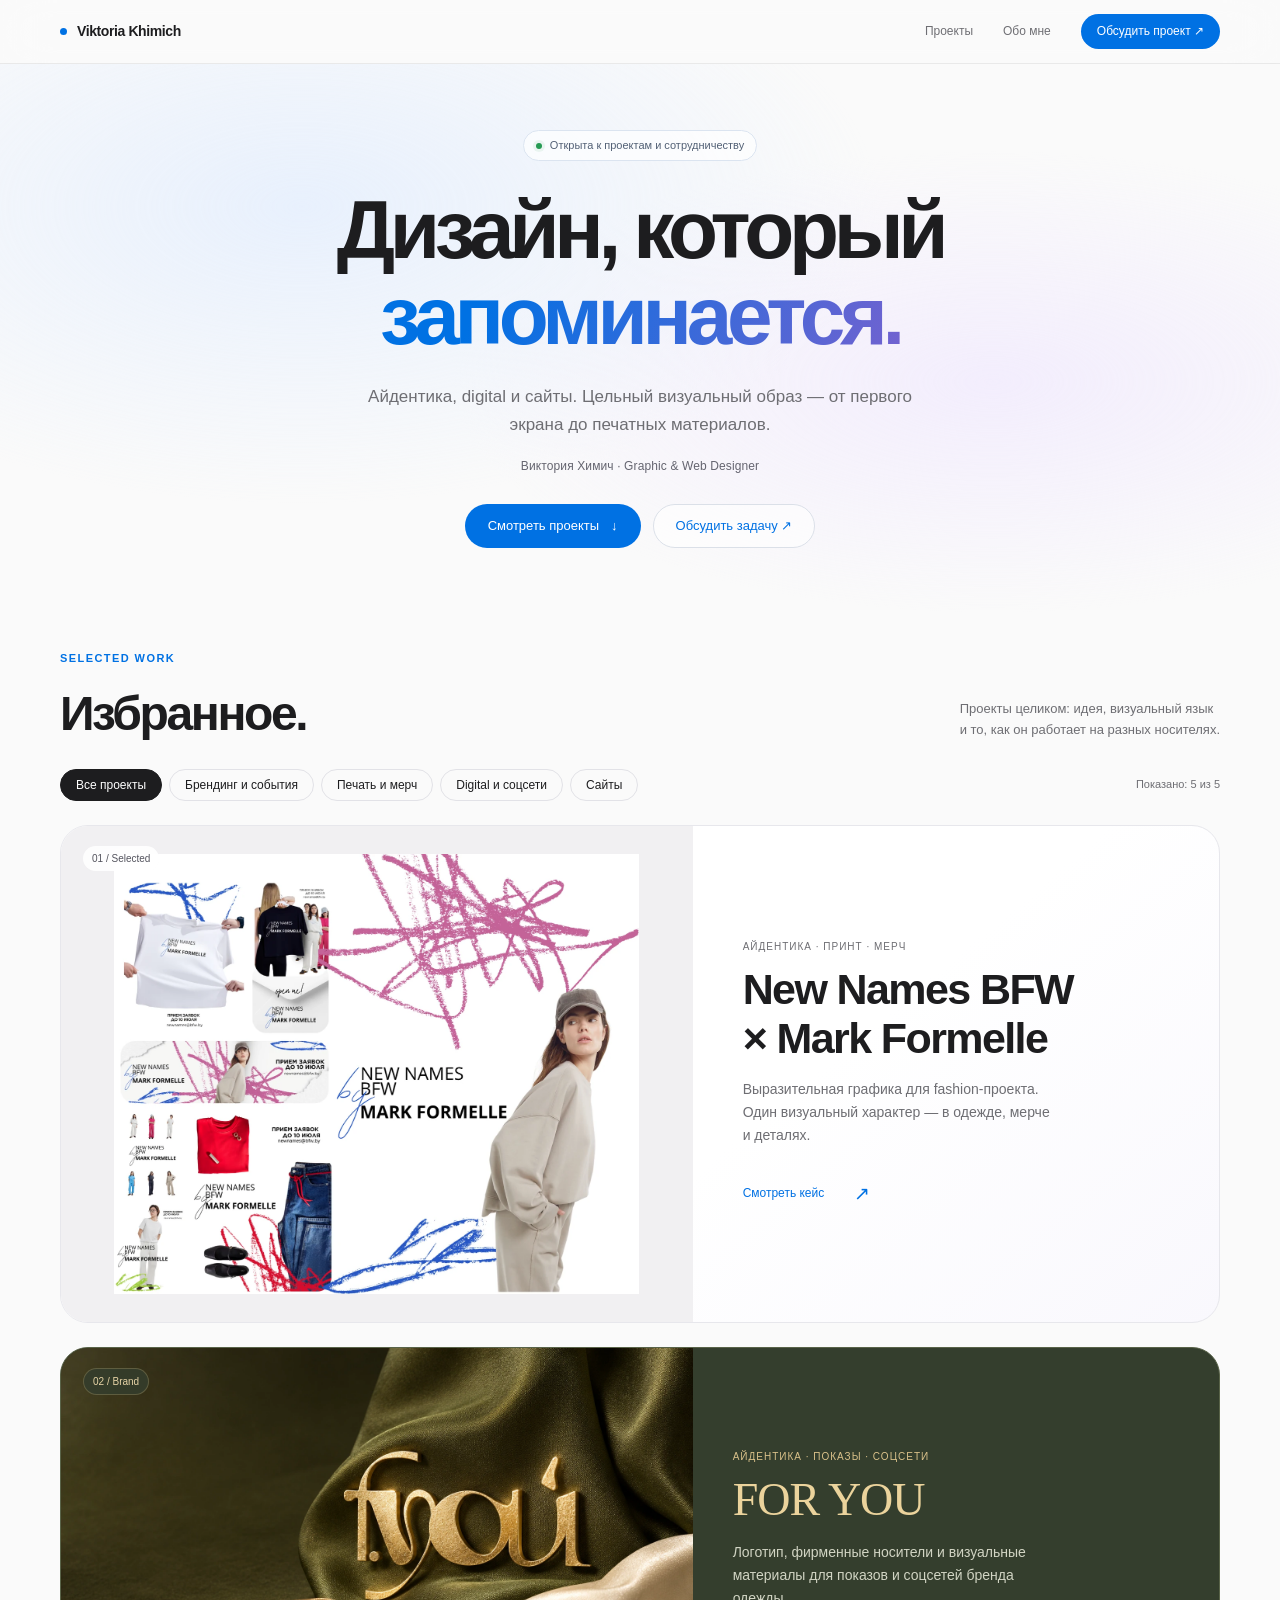
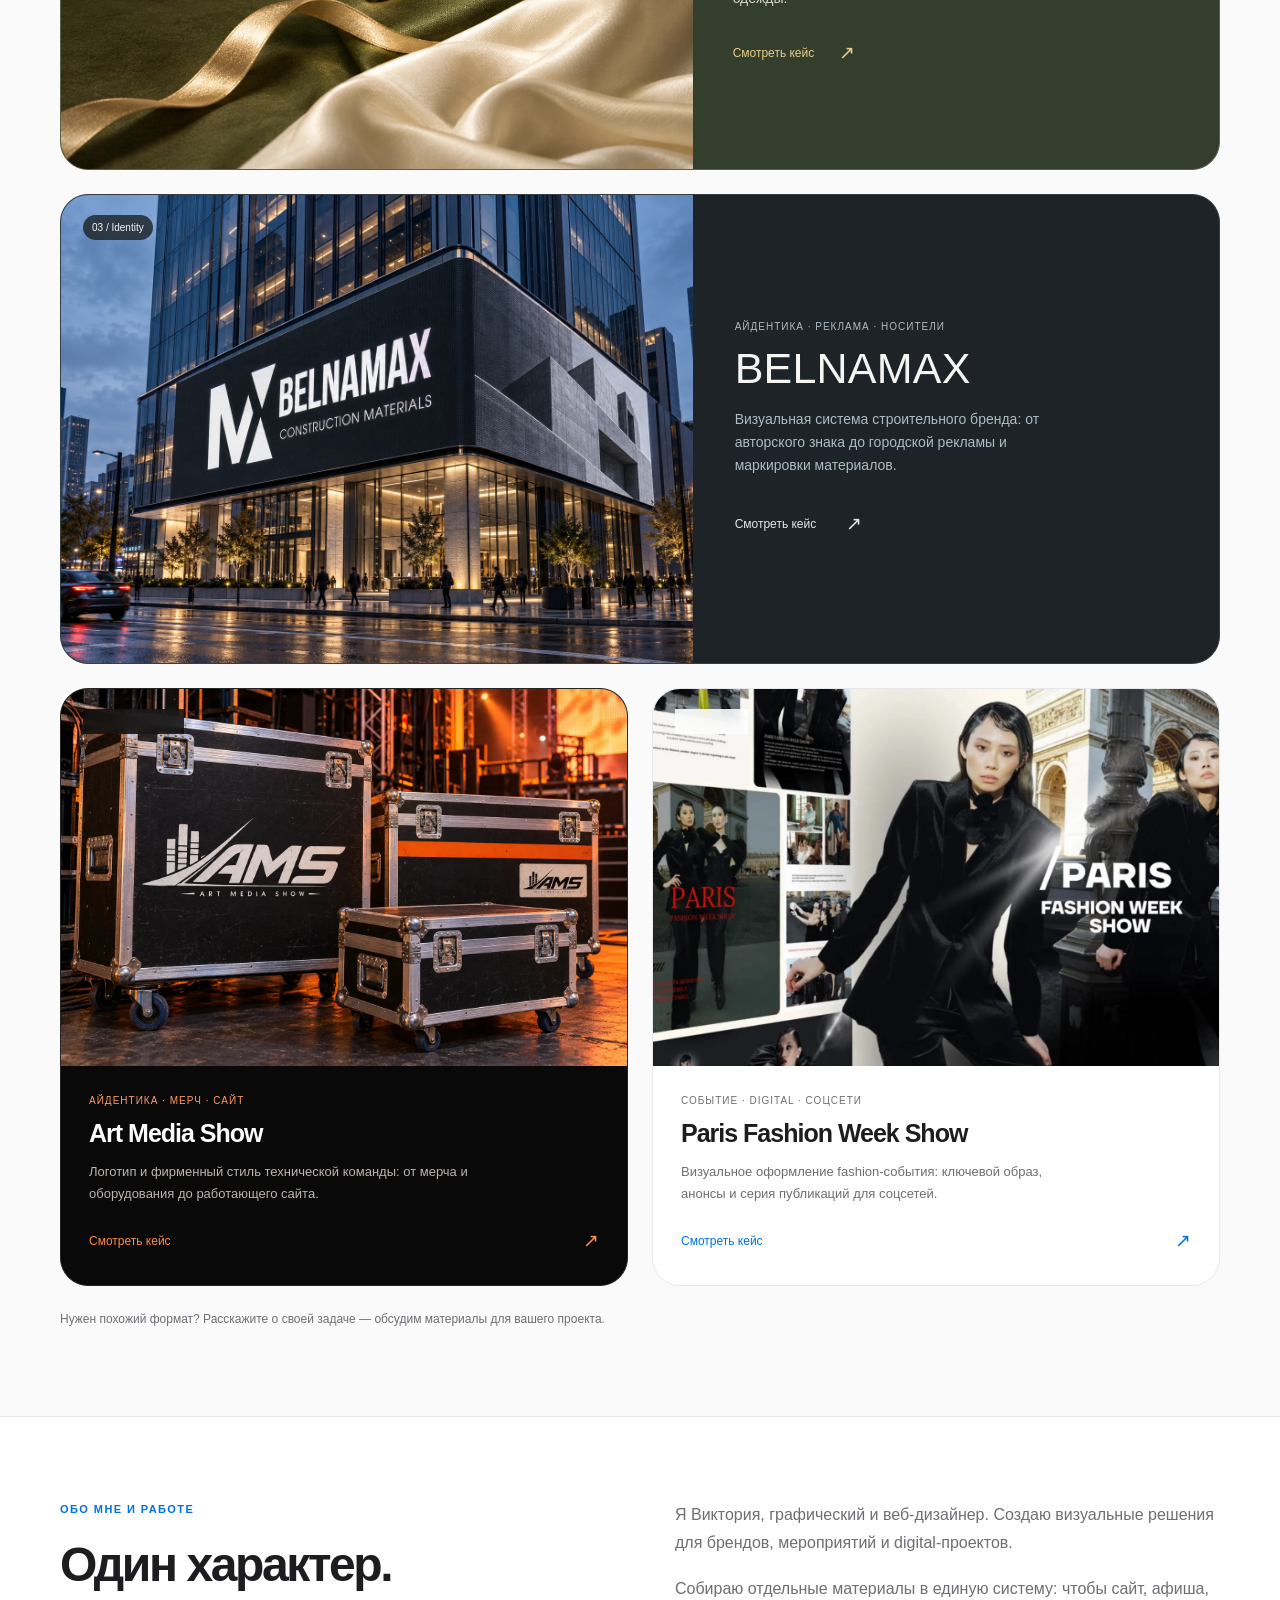
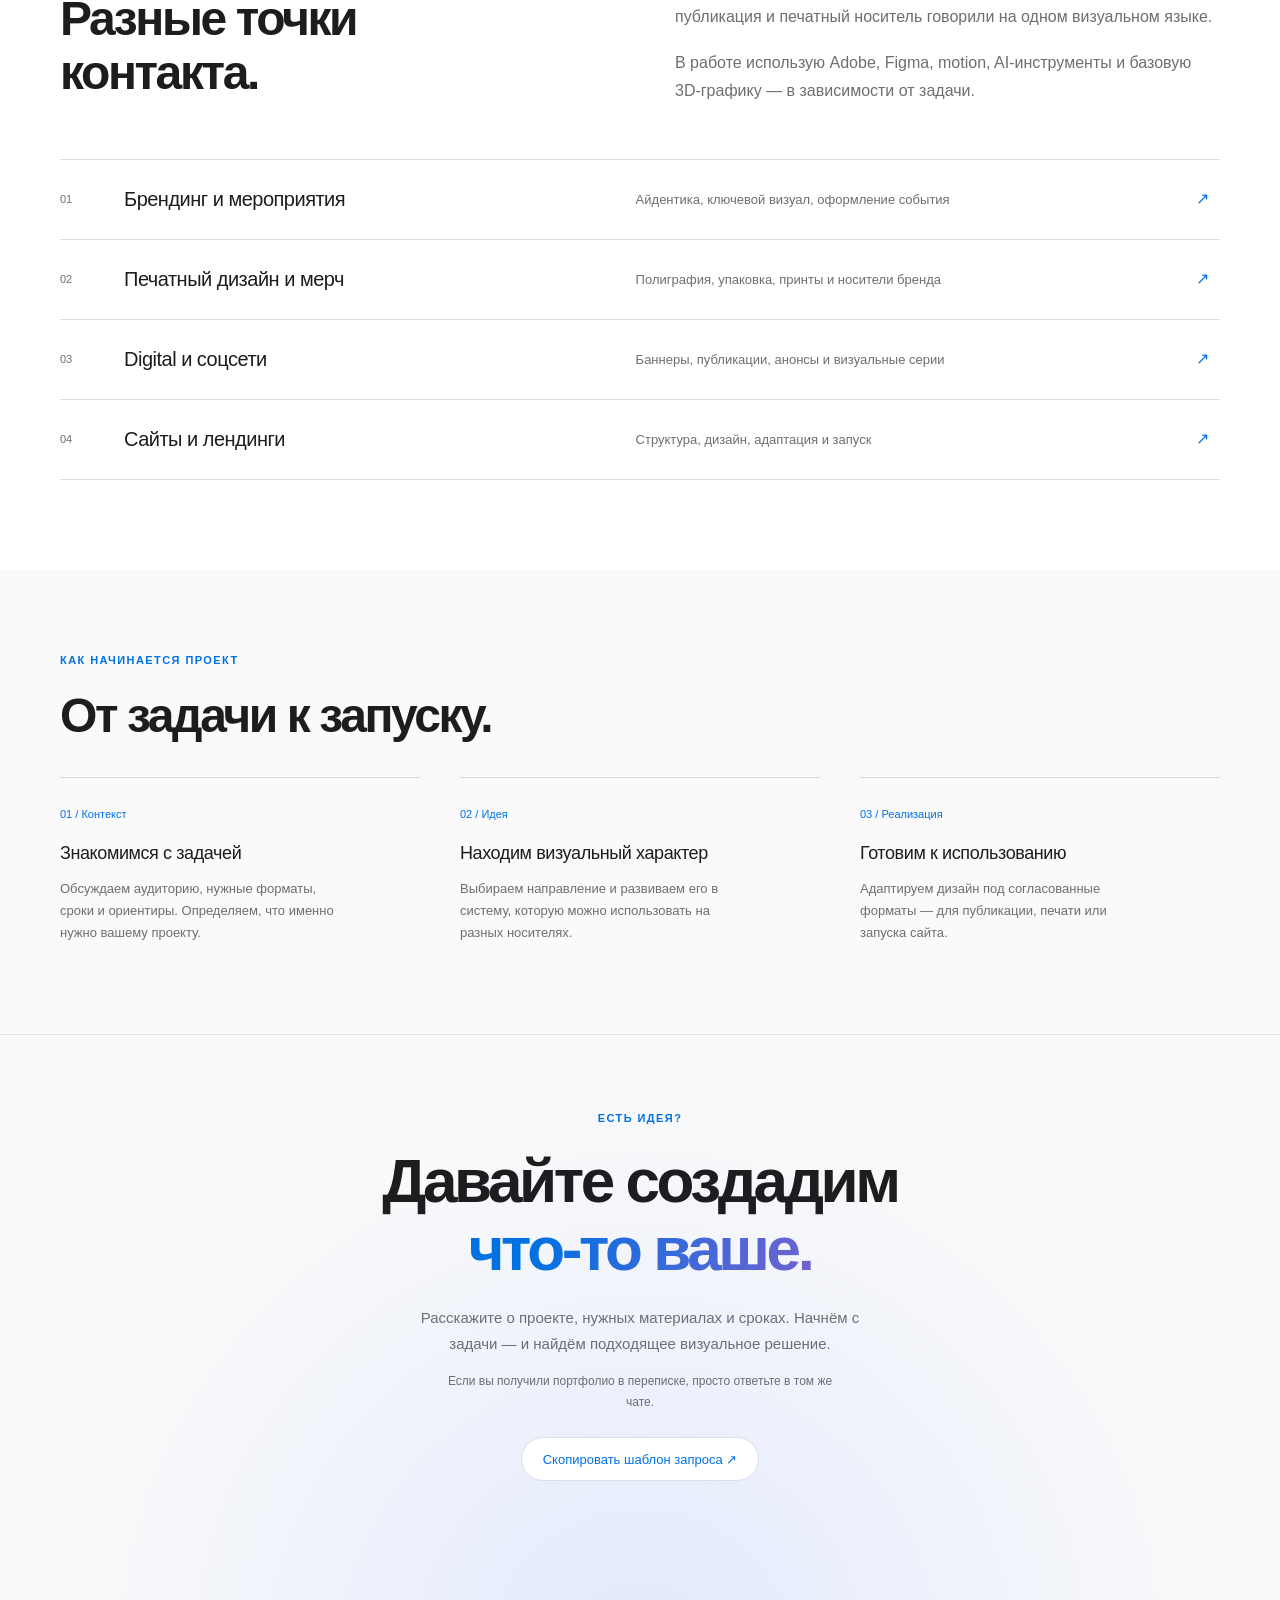
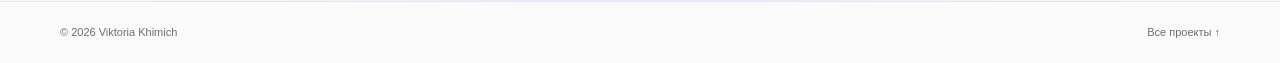
==== commit 20616ef8: "Expand Art Media Show into immersive brand identity, crew merch and website case" ====
--- a/index.html
+++ b/index.html
@@ -4,7 +4,7 @@
 <title>Виктория Химич — графический и веб-дизайнер</title><meta name="description" content="Портфолио Виктории Химич: айдентика, мероприятия, digital, печатный дизайн и сайты. New Names BFW × Mark Formelle, FOR YOU, BELNAMAX, Art Media Show, Paris Fashion Week Show.">
 <meta name="theme-color" content="#fafafa"><link rel="canonical" href="https://vikkiwwats.github.io/vikportfolio/">
 <meta property="og:type" content="website"><meta property="og:locale" content="ru_RU"><meta property="og:title" content="Виктория Химич — графический и веб-дизайнер"><meta property="og:description" content="Портфолио Виктории Химич: айдентика, мероприятия, digital, печатный дизайн и сайты. New Names BFW × Mark Formelle, FOR YOU, BELNAMAX, Art Media Show, Paris Fashion Week Show."><meta property="og:url" content="https://vikkiwwats.github.io/vikportfolio/"><meta property="og:image" content="https://vikkiwwats.github.io/vikportfolio/assets/images/bfw-identity.webp"><meta name="twitter:card" content="summary_large_image">
-<link rel="icon" type="image/svg+xml" href="assets/favicon.svg"><link rel="stylesheet" href="assets/portfolio.css?v=belnamax-1"><link rel="stylesheet" href="assets/foryou.css"><script src="assets/portfolio.js" defer></script>
+<link rel="icon" type="image/svg+xml" href="assets/favicon.svg"><link rel="stylesheet" href="assets/portfolio.css?v=ams-case-1"><link rel="stylesheet" href="assets/foryou.css"><script src="assets/portfolio.js" defer></script>
 </head><body><a class="skip-link" href="#main">Перейти к содержимому</a>
 <header class="site-header"><div class="container nav-inner">
 <a class="site-brand" href="index.html" aria-label="Виктория Химич — главная"><span class="brand-dot" aria-hidden="true"></span>Viktoria Khimich</a>
@@ -29,9 +29,9 @@
 <a class="project-card featured belnamax-card" href="belnamax.html" data-categories="brand print digital" aria-labelledby="belnamax-title" data-reveal>
 <div class="project-visual"><img src="assets/images/belnamax/led-city.webp" width="1536" height="1024" alt="BELNAMAX: фирменный знак на LED-фасаде современного здания" loading="lazy"><span class="project-number" aria-hidden="true">03 / Identity</span></div>
 <div class="project-body"><p class="project-kicker">Айдентика · реклама · носители</p><h3 class="project-title" id="belnamax-title">BELNAMAX</h3><p class="project-description">Визуальная система строительного бренда: от авторского знака до городской рекламы и маркировки материалов.</p><div class="project-foot"><span>Смотреть кейс</span><span class="project-arrow" aria-hidden="true">↗</span></div></div></a>
-<a class="project-card" href="art-media-show.html" data-categories="web" aria-labelledby="ams-title" data-reveal>
-<div class="project-visual ams-preview"><img src="assets/images/ams-cover.webp" width="1360" height="934" alt="Первый экран сайта Art Media Show: чёрный фон, оранжевый свет и крупная типографика" loading="lazy"><span class="project-number" aria-hidden="true">04 / Web</span></div>
-<div class="project-body"><p class="project-kicker">Веб-дизайн · разработка</p><h3 class="project-title" id="ams-title">Art Media Show</h3><p class="project-description">Сайт для команды технического обеспечения мероприятий: услуги, каталог оборудования, проекты и заявка.</p><div class="project-foot"><span>Смотреть кейс</span><span class="project-arrow" aria-hidden="true">↗</span></div></div></a>
+<a class="project-card ams-card" href="art-media-show.html" data-categories="brand print digital web" aria-labelledby="ams-title" data-reveal>
+<div class="project-visual"><img src="assets/images/ams/flight-cases.webp" width="1536" height="1024" alt="Art Media Show: белый фирменный знак на концертных кофрах в оранжевом сценическом свете" loading="lazy"><span class="project-number" aria-hidden="true">04 / Identity + Web</span></div>
+<div class="project-body"><p class="project-kicker">Айдентика · мерч · сайт</p><h3 class="project-title" id="ams-title">Art Media Show</h3><p class="project-description">Логотип и фирменный стиль технической команды: от мерча и оборудования до работающего сайта.</p><div class="project-foot"><span>Смотреть кейс</span><span class="project-arrow" aria-hidden="true">↗</span></div></div></a>
 <a class="project-card" href="pfwshow.html" data-categories="brand digital" aria-labelledby="pfw-title" data-reveal>
 <div class="project-visual"><img src="assets/images/pfw-cover.webp" width="1600" height="900" alt="Визуальная подборка Paris Fashion Week Show с обложками и постами о показе" loading="lazy"><span class="project-number" aria-hidden="true">05 / Fashion</span></div>
 <div class="project-body"><p class="project-kicker">Событие · digital · соцсети</p><h3 class="project-title" id="pfw-title">Paris Fashion Week Show</h3><p class="project-description">Визуальное оформление fashion-события: ключевой образ, анонсы и серия публикаций для соцсетей.</p><div class="project-foot"><span>Смотреть кейс</span><span class="project-arrow" aria-hidden="true">↗</span></div></div></a>
--- a/assets/portfolio.css
+++ b/assets/portfolio.css
@@ -27,3 +27,6 @@
 /* BELNAMAX keeps its architectural character in the portfolio overview. */
 .project-card.belnamax-card{background:#1d2327;border-color:#343e43;color:#f5f5f2}.belnamax-card .project-visual{padding:0;background:#222b32;overflow:hidden}.belnamax-card .project-visual img{width:100%;height:100%;max-height:none;object-fit:cover}.belnamax-card .project-title{color:#f5f5f2;font-family:Impact,'Arial Narrow',sans-serif;letter-spacing:.005em;font-weight:400}.belnamax-card .project-kicker,.belnamax-card .project-description{color:#aebbc4}.belnamax-card .project-foot{color:#e0e8ed}.belnamax-card .project-number{color:#f5f5f2;background:#1d2327cf}.belnamax-card .project-body{padding:42px}
 @media(max-width:640px){.belnamax-card .project-visual{aspect-ratio:1.5;padding:0}.belnamax-card .project-body{padding:25px}}
+
+/* Art Media Show: full identity and website case. */
+.project-card.ams-card{background:#090909;border-color:#252525;color:#fff}.ams-card .project-visual{padding:0;background:#17100b;overflow:hidden}.ams-card .project-visual img{width:100%;height:100%;object-fit:cover;border-radius:0;box-shadow:none}.ams-card .project-title{color:#fff}.ams-card .project-kicker{color:#ff9a63}.ams-card .project-description{color:#bcb4b0}.ams-card .project-foot{color:#ff8c48}.ams-card .project-number{background:#101010d9;color:#fff}
